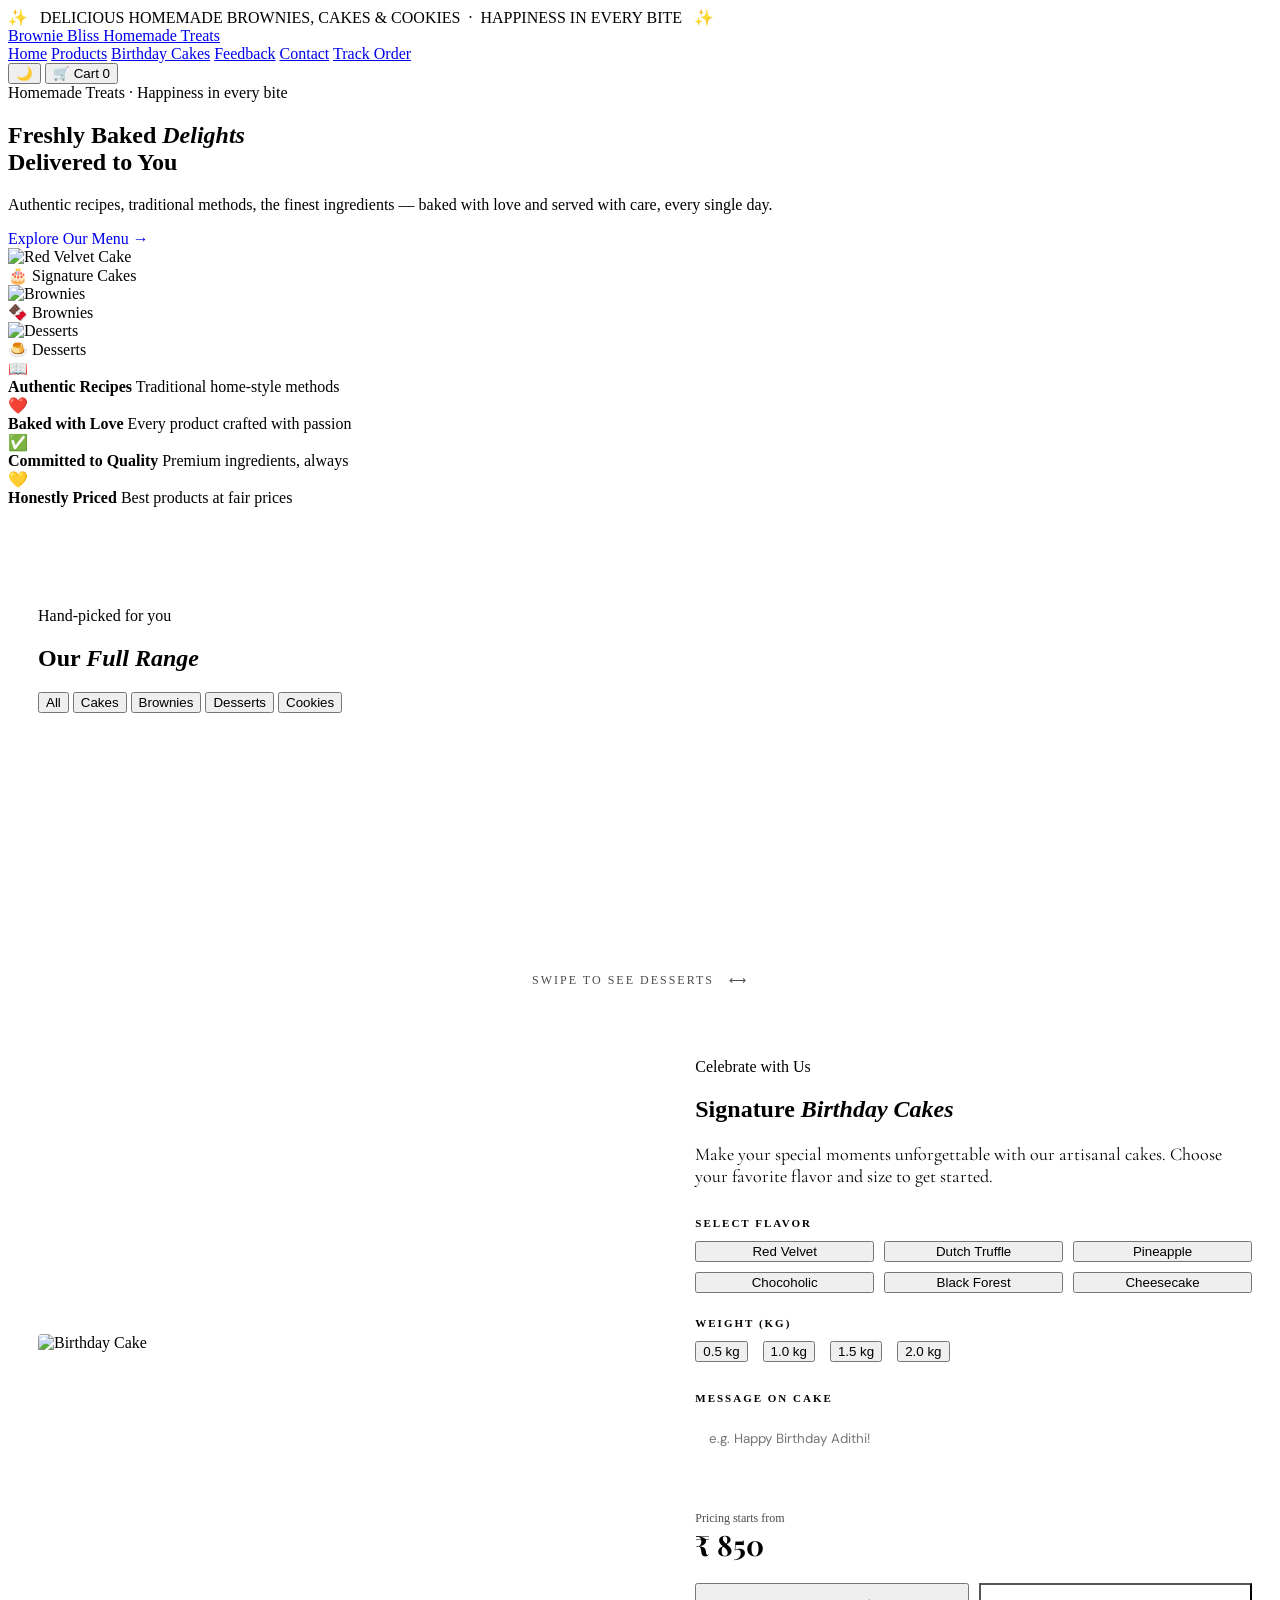
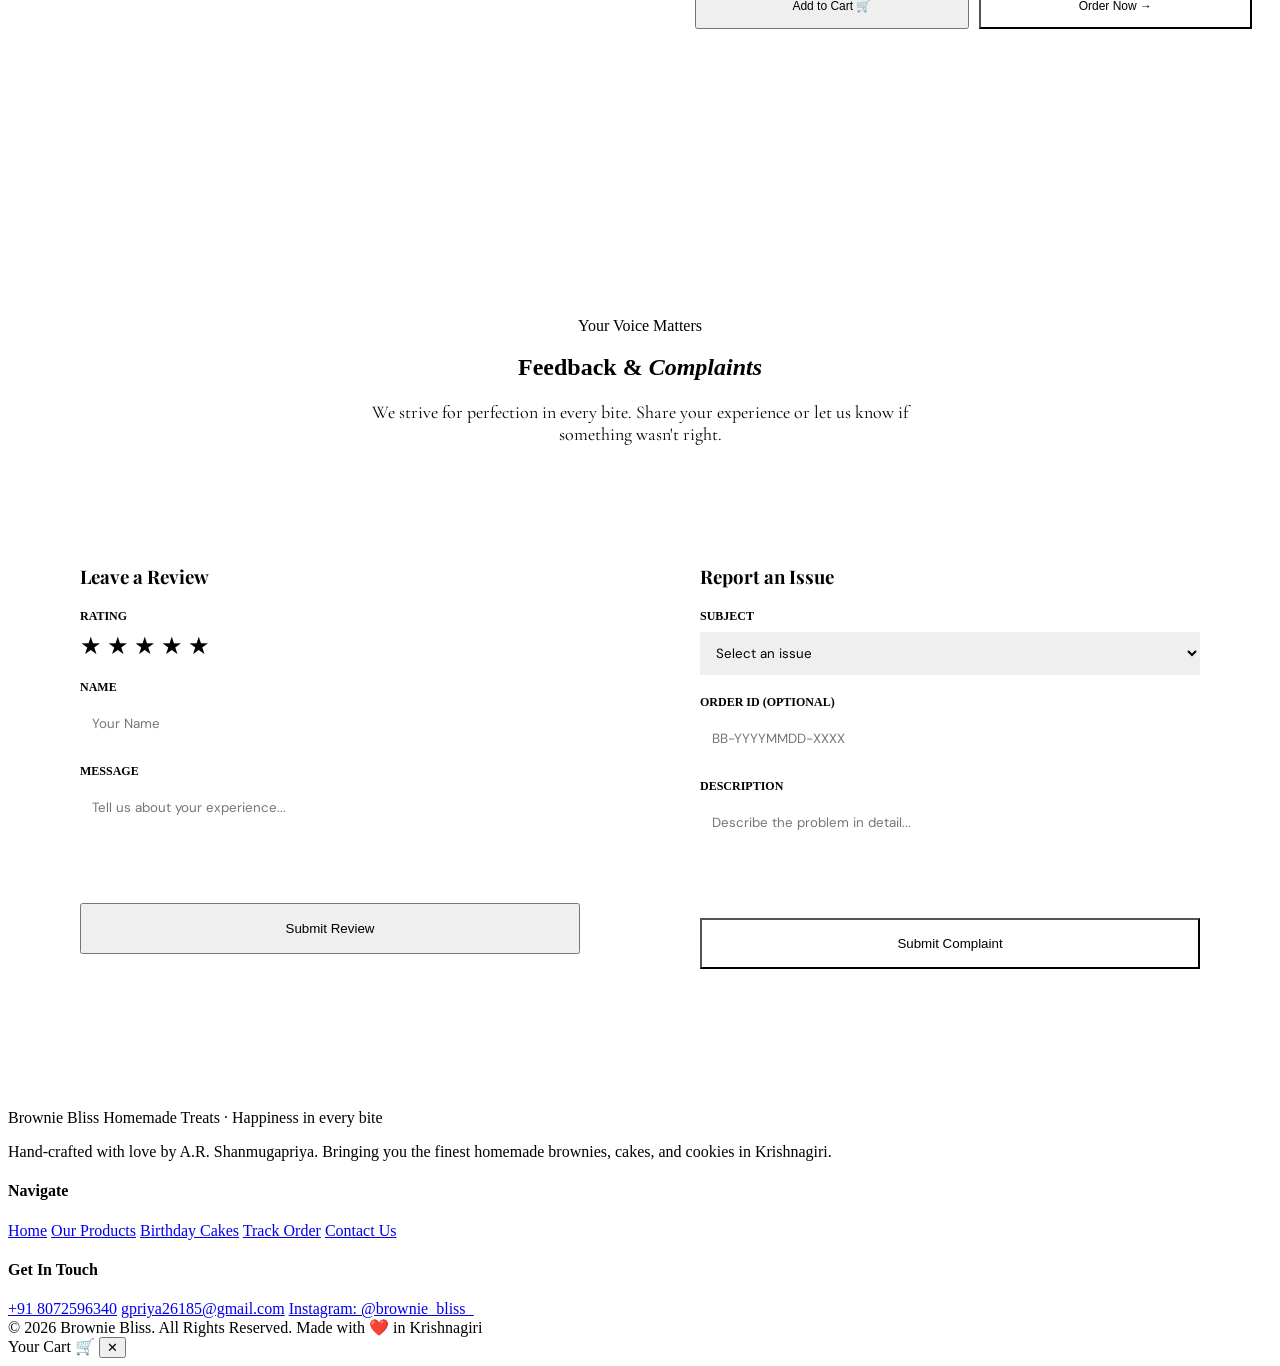
==== public/index.html @ aefa690e "added feedback and complaint area" ====
<!DOCTYPE html>
<html lang="en">

<head>
  <meta charset="UTF-8">
  <meta name="viewport" content="width=device-width, initial-scale=1.0">
  <title>Brownie Bliss — Happiness in Every Bite</title>
  <link
    href="https://fonts.googleapis.com/css2?family=Playfair+Display:ital,wght@0,400;0,600;0,700;1,400&family=Cormorant+Garamond:wght@300;400;500&family=DM+Sans:wght@300;400;500&display=swap"
    rel="stylesheet">
  <link rel="stylesheet" href="style.css">
  <!-- Theme init: sets dark class synchronously before first paint (no flash) -->
  <script>
    (function () {
      try {
        var t = localStorage.getItem('bb_theme') || 'light';
        if (t === 'dark') document.documentElement.classList.add('dark');
      } catch (_) {}
    })();
  </script>
</head>

<body id="home">

  <!-- ANNOUNCEMENT -->
  <div class="announcement">✨ &nbsp; DELICIOUS HOMEMADE BROWNIES, CAKES & COOKIES &nbsp;·&nbsp; HAPPINESS IN EVERY
    BITE &nbsp; ✨</div>

  <!-- HEADER -->
  <header>
    <div class="header-inner">
      <a href="index.html" class="logo">
        <span class="logo-name">Brownie Bliss</span>
        <span class="logo-sub">Homemade Treats</span>
      </a>
      <nav>
        <a href="index.html#home">Home</a>
        <a href="index.html#products">Products</a>
        <a href="index.html#birthday">Birthday Cakes</a>
        <a href="#feedback">Feedback</a>
        <a href="index.html#contact">Contact</a>
        <a href="track.html">Track Order</a>
      </nav>
      <div class="header-actions">
        <button id="themeToggleBtn" class="theme-toggle-btn" onclick="toggleTheme()"
          aria-label="Toggle dark mode" title="Toggle dark mode">
          <span id="themeIcon">🌙</span>
        </button>
        <button class="cart-btn" onclick="openCart()">
          🛒 Cart
          <span class="cart-count" id="cartBadge">0</span>
        </button>
      </div>
    </div>
  </header>

  <!-- HERO -->
  <section class="hero">
    <div class="hero-bg"></div>
    <div class="hero-pattern"></div>
    <div class="hero-content">
      <div class="hero-text">
        <span class="hero-badge">Homemade Treats · Happiness in every bite</span>
        <h1 class="hero-title">
          Freshly Baked <em>Delights</em><br>Delivered to You
        </h1>
        <p class="hero-desc">Authentic recipes, traditional methods, the finest ingredients — baked with love
          and served
          with care, every single day.</p>
        <a href="#products" class="hero-cta" style="text-decoration: none;">
          Explore Our Menu &rarr;
        </a>
      </div>
      <div class="hero-visual">
        <div class="hero-card">
          <img src="https://theobroma.in/cdn/shop/files/redvelvet-theo.jpg?v=1701321860" alt="Red Velvet Cake">
          <div class="hero-card-label">🎂 Signature Cakes</div>
        </div>
        <div class="hero-card">
          <img src="https://theobroma.in/cdn/shop/files/OverloadBrownie_400x400.jpg?v=1711183338" alt="Brownies">
          <div class="hero-card-label">🍫 Brownies</div>
        </div>
        <div class="hero-card">
          <img src="https://theobroma.in/cdn/shop/files/Delicacies-04.jpg?v=1681320427" alt="Desserts">
          <div class="hero-card-label">🍮 Desserts</div>
        </div>
      </div>
    </div>
  </section>

  <!-- VALUES STRIP -->
  <div class="values-strip" id="about">
    <div class="values-inner">
      <div class="value-item">
        <span class="value-icon">📖</span>
        <div class="value-text">
          <strong>Authentic Recipes</strong>
          <span>Traditional home-style methods</span>
        </div>
      </div>
      <div class="value-item">
        <span class="value-icon">❤️</span>
        <div class="value-text">
          <strong>Baked with Love</strong>
          <span>Every product crafted with passion</span>
        </div>
      </div>
      <div class="value-item">
        <span class="value-icon">✅</span>
        <div class="value-text">
          <strong>Committed to Quality</strong>
          <span>Premium ingredients, always</span>
        </div>
      </div>
      <div class="value-item">
        <span class="value-icon">💛</span>
        <div class="value-text">
          <strong>Honestly Priced</strong>
          <span>Best products at fair prices</span>
        </div>
      </div>
    </div>
  </div>



  <!-- PRODUCTS SECTION -->
  <section class="products-section" id="products" style="padding: 100px 30px; background: var(--cream);">
    <div class="products-inner">
      <div class="section-header">
        <span class="section-label">Hand-picked for you</span>
        <h2 class="section-title">Our <em>Full Range</em></h2>
      </div>

      <div class="filter-tabs" style="margin-bottom: 60px;">
        <button class="filter-tab active" onclick="filterProducts('all', this)">All</button>
        <button class="filter-tab" onclick="filterProducts('cakes', this)">Cakes</button>
        <button class="filter-tab" onclick="filterProducts('brownies', this)">Brownies</button>
        <button class="filter-tab" onclick="filterProducts('desserts', this)">Desserts</button>
        <button class="filter-tab" onclick="filterProducts('cookies', this)">Cookies</button>
      </div>

      <div class="products-grid" id="productsGrid"></div>
    </div>
  </section>

  <!-- BIRTHDAY & DESSERT SLIDER SECTION -->
  <section class="birthday-section" id="birthday"
    style="padding: 100px 0; background: var(--cream-dark); min-height: 80vh; overflow: hidden;">
    
    <!-- Slider Hint -->
    <div style="text-align: center; margin-bottom: 20px; font-size: 12px; color: var(--gold); letter-spacing: 2px; text-transform: uppercase; opacity: 0.7;">
      Swipe to see Desserts &nbsp; ⟷
    </div>

    <div class="birthday-slider" style="display: flex; overflow-x: auto; scroll-snap-type: x mandatory; -webkit-overflow-scrolling: touch; scroll-behavior: smooth;">
      
      <!-- SLIDE 1: BIRTHDAY CAKES -->
      <div class="bday-slide" style="flex: 0 0 100%; scroll-snap-align: start; padding: 0 30px;">
        <div style="max-width: 1300px; margin: 0 auto; display: grid; grid-template-columns: 1fr 1.2fr; gap: 60px; align-items: center;">
          <div class="birthday-visual">
            <img id="birthdayCakeImg" src="https://theobroma.in/cdn/shop/files/redvelvet-theo.jpg?v=1701321860"
              alt="Birthday Cake"
              style="width: 100%; height: 550px; object-fit: cover; border-radius: 4px; box-shadow: var(--shadow);">
          </div>
          <div class="birthday-card"
            style="background: var(--white); padding: 50px; border-radius: 4px; box-shadow: var(--shadow); border-top: 5px solid var(--gold);">
            <span class="section-label">Celebrate with Us</span>
            <h2 class="section-title" style="margin-bottom: 20px;">Signature <em>Birthday Cakes</em></h2>
            <p
              style="margin-bottom: 30px; color: var(--text-mid); font-family: 'Cormorant Garamond', serif; font-size: 18px;">
              Make your special moments unforgettable with our artisanal cakes. Choose your favorite flavor and
              size to get
              started.
            </p>
    
            <div style="margin-bottom: 24px;">
              <label
                style="display: block; font-size: 11px; letter-spacing: 2px; text-transform: uppercase; color: var(--gold); margin-bottom: 12px; font-weight: 700;">Select
                Flavor</label>
              <div style="display: grid; grid-template-columns: repeat(3, 1fr); gap: 10px;">
      <button class="filter-tab flavor-btn active" onclick="updateBirthdayCake('Red Velvet')">
        Red Velvet
      </button>
    
      <button class="filter-tab flavor-btn" onclick="updateBirthdayCake('Dutch Truffle')">
        Dutch Truffle
      </button>
    
      <button class="filter-tab flavor-btn" onclick="updateBirthdayCake('Pineapple')">
        Pineapple
      </button>
    
      <button class="filter-tab flavor-btn" onclick="updateBirthdayCake('Chocoholic')">
        Chocoholic
      </button>
    
      <button class="filter-tab flavor-btn" onclick="updateBirthdayCake('Black Forest')">
        Black Forest
      </button>
    
      <button class="filter-tab flavor-btn" onclick="updateBirthdayCake('Cheesecake')">
        Cheesecake
      </button>
    </div>
            </div>
    
            <div style="margin-bottom: 30px;">
              <label
                style="display: block; font-size: 11px; letter-spacing: 2px; text-transform: uppercase; color: var(--gold); margin-bottom: 12px; font-weight: 700;">Weight
                (kg)</label>
              <div style="display: flex; gap: 15px;">
                <button class="filter-tab" onclick="setCakeWeight('0.5')">0.5 kg</button>
                <button class="filter-tab active" onclick="setCakeWeight('1.0')">1.0 kg</button>
                <button class="filter-tab" onclick="setCakeWeight('1.5')">1.5 kg</button>
                <button class="filter-tab" onclick="setCakeWeight('2.0')">2.0 kg</button>
              </div>
            </div>
    
            <div style="margin-bottom: 30px;">
              <label
                style="display: block; font-size: 11px; letter-spacing: 2px; text-transform: uppercase; color: var(--gold); margin-bottom: 12px; font-weight: 700;">Message
                on Cake</label>
              <input type="text" id="cakeMessage" placeholder="e.g. Happy Birthday Adithi!"
                style="width: 100%; padding: 14px; border: 1px solid var(--cream-dark); outline: none; font-family: 'DM Sans', sans-serif;">
            </div>
    
            <div
              style="display: flex; flex-direction: column; gap: 10px; padding-top: 20px; border-top: 1px solid var(--cream-dark);">
              <div style="display: flex; justify-content: space-between; align-items: center; margin-bottom: 10px;">
                <div>
                  <span style="display: block; font-size: 12px; color: var(--text-mid); opacity: 0.7;">Pricing
                    starts
                    from</span>
                  <span id="cakePrice"
                    style="font-family: 'Playfair Display', serif; font-size: 28px; font-weight: 700; color: var(--brown-dark);">₹
                    850</span>
                </div>
              </div>
              <div style="display: grid; grid-template-columns: 1fr 1fr; gap: 10px;">
                <button class="hero-cta" style="padding: 14px; font-size: 12px;" onclick="addBirthdayToCart()">
                  Add to Cart 🛒
                </button>
                <button class="hero-cta" style="padding: 14px; font-size: 12px; background: var(--brown-dark); color: var(--white);" onclick="openCheckout()">
                  Order Now &rarr;
                </button>
              </div>
            </div>
          </div>
        </div>
      </div>

      <!-- SLIDE 2: DESSERTS -->
      <div class="bday-slide" style="flex: 0 0 100%; scroll-snap-align: start; padding: 0 30px;">
        <div style="max-width: 1300px; margin: 0 auto; display: grid; grid-template-columns: 1fr 1.2fr; gap: 60px; align-items: center;">
          <div class="birthday-visual">
            <img id="dessertImg" src="https://theobroma.in/cdn/shop/files/Delicacies-04.jpg?v=1681320427"
              alt="Desserts"
              style="width: 100%; height: 550px; object-fit: cover; border-radius: 4px; box-shadow: var(--shadow);">
          </div>
          <div class="birthday-card"
            style="background: var(--white); padding: 50px; border-radius: 4px; box-shadow: var(--shadow); border-top: 5px solid var(--gold);">
            <span class="section-label">Sweet Treats</span>
            <h2 class="section-title" style="margin-bottom: 20px;">Exquisite <em>Desserts</em></h2>
            <p
              style="margin-bottom: 30px; color: var(--text-mid); font-family: 'Cormorant Garamond', serif; font-size: 18px;">
              Indulge in our curated collection of fine desserts. From macarons to cheesecakes, every bite is a celebration of flavor and craftsmanship.
            </p>
    
            <div style="margin-bottom: 24px;">
              <label
                style="display: block; font-size: 11px; letter-spacing: 2px; text-transform: uppercase; color: var(--gold); margin-bottom: 12px; font-weight: 700;">Select
                Variety</label>
              <div style="display: grid; grid-template-columns: repeat(3, 1fr); gap: 10px;">
                <button class="filter-tab active">Macarons</button>
                <button class="filter-tab">Tarts</button>
                <button class="filter-tab">Pastries</button>
                <button class="filter-tab">Cupcakes</button>
                <button class="filter-tab">Mousse</button>
                <button class="filter-tab">Donuts</button>
              </div>
            </div>
    
            <div style="margin-bottom: 30px;">
              <label
                style="display: block; font-size: 11px; letter-spacing: 2px; text-transform: uppercase; color: var(--gold); margin-bottom: 12px; font-weight: 700;">Box
                Size</label>
              <div style="display: flex; gap: 15px;">
                <button class="filter-tab">Box of 2</button>
                <button class="filter-tab active">Box of 4</button>
                <button class="filter-tab">Box of 6</button>
                <button class="filter-tab">Box of 12</button>
              </div>
            </div>
    
            <div style="margin-bottom: 30px;">
              <label
                style="display: block; font-size: 11px; letter-spacing: 2px; text-transform: uppercase; color: var(--gold); margin-bottom: 12px; font-weight: 700;">Special
                Request</label>
              <input type="text" placeholder="e.g. Less sugar, Eggless"
                style="width: 100%; padding: 14px; border: 1px solid var(--cream-dark); outline: none; font-family: 'DM Sans', sans-serif;">
            </div>
    
            <div
              style="display: flex; flex-direction: column; gap: 10px; padding-top: 20px; border-top: 1px solid var(--cream-dark);">
              <div style="display: flex; justify-content: space-between; align-items: center; margin-bottom: 10px;">
                <div>
                  <span style="display: block; font-size: 12px; color: var(--text-mid); opacity: 0.7;">Pricing
                    starts
                    from</span>
                  <span
                    style="font-family: 'Playfair Display', serif; font-size: 28px; font-weight: 700; color: var(--brown-dark);">₹
                    350</span>
                </div>
              </div>
              <div style="display: grid; grid-template-columns: 1fr 1fr; gap: 10px;">
                <button class="hero-cta" style="padding: 14px; font-size: 12px;" onclick="addDessertToCart()">
                  Add to Cart 🛒
                </button>
                <button class="hero-cta" style="padding: 14px; font-size: 12px; background: var(--brown-dark); color: var(--white);" onclick="openCheckout()">
                  Order Now &rarr;
                </button>
              </div>
            </div>
          </div>
        </div>
      </div>

      <!-- SLIDE 3: BROWNIES -->
      <div class="bday-slide" style="flex: 0 0 100%; scroll-snap-align: start; padding: 0 30px;">
        <div style="max-width: 1300px; margin: 0 auto; display: grid; grid-template-columns: 1fr 1.2fr; gap: 60px; align-items: center;">
          <div class="birthday-visual">
            <img id="brownieImg" src="https://theobroma.in/cdn/shop/files/OverloadBrownie_400x400.jpg?v=1711183338"
              alt="Brownies"
              style="width: 100%; height: 550px; object-fit: cover; border-radius: 4px; box-shadow: var(--shadow);">
          </div>
          <div class="birthday-card"
            style="background: var(--white); padding: 50px; border-radius: 4px; box-shadow: var(--shadow); border-top: 5px solid var(--gold);">
            <span class="section-label">Fudgy Delights</span>
            <h2 class="section-title" style="margin-bottom: 20px;">Signature <em>Brownies</em></h2>
            <p
              style="margin-bottom: 30px; color: var(--text-mid); font-family: 'Cormorant Garamond', serif; font-size: 18px;">
              Our brownies are legendary. Fudgy, decadent, and made with the finest Belgian chocolate for an unparalleled cocoa experience.
            </p>
    
            <div style="margin-bottom: 24px;">
              <label
                style="display: block; font-size: 11px; letter-spacing: 2px; text-transform: uppercase; color: var(--gold); margin-bottom: 12px; font-weight: 700;">Select
                Flavor</label>
              <div style="display: grid; grid-template-columns: repeat(3, 1fr); gap: 10px;">
                <button class="filter-tab active">Walnut</button>
                <button class="filter-tab">Overload</button>
                <button class="filter-tab">Nutella</button>
                <button class="filter-tab">Red Velvet</button>
                <button class="filter-tab">Cookie</button>
                <button class="filter-tab">Assorted</button>
              </div>
            </div>
    
            <div style="margin-bottom: 30px;">
              <label
                style="display: block; font-size: 11px; letter-spacing: 2px; text-transform: uppercase; color: var(--gold); margin-bottom: 12px; font-weight: 700;">Pack
                Size</label>
              <div style="display: flex; gap: 15px;">
                <button class="filter-tab">Pack of 1</button>
                <button class="filter-tab active">Pack of 4</button>
                <button class="filter-tab">Pack of 6</button>
                <button class="filter-tab">Pack of 12</button>
              </div>
            </div>
    
            <div style="margin-bottom: 30px;">
              <label
                style="display: block; font-size: 11px; letter-spacing: 2px; text-transform: uppercase; color: var(--gold); margin-bottom: 12px; font-weight: 700;">Gift
                Wrap</label>
              <div style="display: flex; gap: 15px;">
                <button class="filter-tab active">Standard</button>
                <button class="filter-tab">Premium Gold</button>
              </div>
            </div>
    
            <div
              style="display: flex; flex-direction: column; gap: 10px; padding-top: 20px; border-top: 1px solid var(--cream-dark);">
              <div style="display: flex; justify-content: space-between; align-items: center; margin-bottom: 10px;">
                <div>
                  <span style="display: block; font-size: 12px; color: var(--text-mid); opacity: 0.7;">Pricing
                    starts
                    from</span>
                  <span
                    style="font-family: 'Playfair Display', serif; font-size: 28px; font-weight: 700; color: var(--brown-dark);">₹
                    250</span>
                </div>
              </div>
              <div style="display: grid; grid-template-columns: 1fr 1fr; gap: 10px;">
                <button class="hero-cta" style="padding: 14px; font-size: 12px;" onclick="addBrownieToCart()">
                  Add to Cart 🛒
                </button>
                <button class="hero-cta" style="padding: 14px; font-size: 12px; background: var(--brown-dark); color: var(--white);" onclick="openCheckout()">
                  Order Now &rarr;
                </button>
              </div>
            </div>
          </div>
        </div>
      </div>

      <!-- SLIDE 4: COOKIES -->
      <div class="bday-slide" style="flex: 0 0 100%; scroll-snap-align: start; padding: 0 30px;">
        <div style="max-width: 1300px; margin: 0 auto; display: grid; grid-template-columns: 1fr 1.2fr; gap: 60px; align-items: center;">
          <div class="birthday-visual">
            <img id="cookieImg" src="https://www.shugarysweets.com/wp-content/uploads/2020/05/chocolate-chip-cookies-recipe.jpg"
              alt="Cookies"
              style="width: 100%; height: 550px; object-fit: cover; border-radius: 4px; box-shadow: var(--shadow);">
          </div>
          <div class="birthday-card"
            style="background: var(--white); padding: 50px; border-radius: 4px; box-shadow: var(--shadow); border-top: 5px solid var(--gold);">
            <span class="section-label">Freshly Baked</span>
            <h2 class="section-title" style="margin-bottom: 20px;">Gourmet <em>Cookies</em></h2>
            <p
              style="margin-bottom: 30px; color: var(--text-mid); font-family: 'Cormorant Garamond', serif; font-size: 18px;">
              Golden, crispy on the edges, and chewy in the middle. Our cookies are packed with premium chocolate chips and baked to perfection.
            </p>
    
            <div style="margin-bottom: 24px;">
              <label
                style="display: block; font-size: 11px; letter-spacing: 2px; text-transform: uppercase; color: var(--gold); margin-bottom: 12px; font-weight: 700;">Select Variety</label>
              <div style="display: grid; grid-template-columns: repeat(3, 1fr); gap: 10px;">
                <button class="filter-tab active">Choco Chip</button>
                <button class="filter-tab">Double Choco</button>
                <button class="filter-tab">Oatmeal Raisin</button>
                <button class="filter-tab">Almond Biscotti</button>
                <button class="filter-tab">Red Velvet</button>
                <button class="filter-tab">Assorted</button>
              </div>
            </div>
    
            <div style="margin-bottom: 30px;">
              <label
                style="display: block; font-size: 11px; letter-spacing: 2px; text-transform: uppercase; color: var(--gold); margin-bottom: 12px; font-weight: 700;">Pack Size</label>
              <div style="display: flex; gap: 15px;">
                <button class="filter-tab">Box of 2</button>
                <button class="filter-tab active">Box of 6</button>
                <button class="filter-tab">Box of 12</button>
                <button class="filter-tab">Gift Tin</button>
              </div>
            </div>
    
            <div
              style="display: flex; flex-direction: column; gap: 10px; padding-top: 20px; border-top: 1px solid var(--cream-dark);">
              <div style="display: flex; justify-content: space-between; align-items: center; margin-bottom: 10px;">
                <div>
                  <span style="display: block; font-size: 12px; color: var(--text-mid); opacity: 0.7;">Pricing starts from</span>
                  <span
                    style="font-family: 'Playfair Display', serif; font-size: 28px; font-weight: 700; color: var(--brown-dark);">₹ 250</span>
                </div>
              </div>
              <div style="display: grid; grid-template-columns: 1fr 1fr; gap: 10px;">
                <button class="hero-cta" style="padding: 14px; font-size: 12px;" onclick="addCookieToCart()">
                  Add to Cart 🛒
                </button>
                <button class="hero-cta" style="padding: 14px; font-size: 12px; background: var(--brown-dark); color: var(--white);" onclick="openCheckout()">
                  Order Now &rarr;
                </button>
              </div>
            </div>
          </div>
        </div>
      </div>

    </div>

    <!-- Slider Navigation Dots -->
    <div style="display: flex; justify-content: center; gap: 10px; margin-top: 30px;">
      <div style="width: 8px; height: 8px; border-radius: 50%; background: var(--gold); cursor: pointer;"></div>
      <div style="width: 8px; height: 8px; border-radius: 50%; background: var(--cream-dark); border: 1px solid var(--gold); cursor: pointer;"></div>
      <div style="width: 8px; height: 8px; border-radius: 50%; background: var(--cream-dark); border: 1px solid var(--gold); cursor: pointer;"></div>
      <div style="width: 8px; height: 8px; border-radius: 50%; background: var(--cream-dark); border: 1px solid var(--gold); cursor: pointer;"></div>
    </div>

  </section>

  <!-- FEEDBACK & COMPLAINTS SECTION -->
  <section id="feedback" style="padding: 100px 24px; background: var(--cream);">
    <div style="max-width: 1200px; margin: 0 auto;">
      <div style="text-align: center; margin-bottom: 60px;">
        <span class="section-label">Your Voice Matters</span>
        <h2 class="section-title">Feedback & <em>Complaints</em></h2>
        <p style="max-width: 600px; margin: 20px auto; color: var(--text-mid); font-family: 'Cormorant Garamond', serif; font-size: 18px;">
          We strive for perfection in every bite. Share your experience or let us know if something wasn't right.
        </p>
      </div>

      <div style="display: grid; grid-template-columns: 1fr 1fr; gap: 40px;">
        
        <!-- Feedback Area -->
        <div style="background: var(--white); padding: 40px; border-radius: 4px; box-shadow: var(--shadow); border-left: 5px solid var(--gold);">
          <h3 style="font-family: 'Playfair Display', serif; margin-bottom: 20px; color: var(--brown-dark);">Leave a Review</h3>
          <form onsubmit="event.preventDefault(); showToast('Thank you for your feedback! ⭐'); this.reset();">
            <div style="margin-bottom: 20px;">
              <label style="display: block; font-size: 12px; font-weight: 700; color: var(--gold); margin-bottom: 8px; text-transform: uppercase;">Rating</label>
              <div style="display: flex; gap: 5px; font-size: 24px; color: var(--gold); cursor: pointer;">
                <span>★</span><span>★</span><span>★</span><span>★</span><span style="color: var(--cream-dark);">★</span>
              </div>
            </div>
            <div style="margin-bottom: 20px;">
              <label style="display: block; font-size: 12px; font-weight: 700; color: var(--gold); margin-bottom: 8px; text-transform: uppercase;">Name</label>
              <input type="text" placeholder="Your Name" required
                style="width: 100%; padding: 12px; border: 1px solid var(--cream-dark); outline: none; font-family: 'DM Sans', sans-serif;">
            </div>
            <div style="margin-bottom: 20px;">
              <label style="display: block; font-size: 12px; font-weight: 700; color: var(--gold); margin-bottom: 8px; text-transform: uppercase;">Message</label>
              <textarea placeholder="Tell us about your experience..." rows="4" required
                style="width: 100%; padding: 12px; border: 1px solid var(--cream-dark); outline: none; font-family: 'DM Sans', sans-serif; resize: none;"></textarea>
            </div>
            <button class="hero-cta" type="submit" style="width: 100%; padding: 16px;">Submit Review</button>
          </form>
        </div>

        <!-- Complaint Area -->
        <div style="background: var(--white); padding: 40px; border-radius: 4px; box-shadow: var(--shadow); border-left: 5px solid var(--brown-dark);">
          <h3 style="font-family: 'Playfair Display', serif; margin-bottom: 20px; color: var(--brown-dark);">Report an Issue</h3>
          <form onsubmit="event.preventDefault(); showToast('Complaint received. We will look into it. 🛠️'); this.reset();">
            <div style="margin-bottom: 20px;">
              <label style="display: block; font-size: 12px; font-weight: 700; color: var(--gold); margin-bottom: 8px; text-transform: uppercase;">Subject</label>
              <select required style="width: 100%; padding: 12px; border: 1px solid var(--cream-dark); outline: none; font-family: 'DM Sans', sans-serif;">
                <option value="">Select an issue</option>
                <option value="delivery">Delivery Delay</option>
                <option value="quality">Food Quality</option>
                <option value="payment">Payment Issue</option>
                <option value="other">Other</option>
              </select>
            </div>
            <div style="margin-bottom: 20px;">
              <label style="display: block; font-size: 12px; font-weight: 700; color: var(--gold); margin-bottom: 8px; text-transform: uppercase;">Order ID (Optional)</label>
              <input type="text" placeholder="BB-YYYYMMDD-XXXX"
                style="width: 100%; padding: 12px; border: 1px solid var(--cream-dark); outline: none; font-family: 'DM Sans', sans-serif;">
            </div>
            <div style="margin-bottom: 20px;">
              <label style="display: block; font-size: 12px; font-weight: 700; color: var(--gold); margin-bottom: 8px; text-transform: uppercase;">Description</label>
              <textarea placeholder="Describe the problem in detail..." rows="4" required
                style="width: 100%; padding: 12px; border: 1px solid var(--cream-dark); outline: none; font-family: 'DM Sans', sans-serif; resize: none;"></textarea>
            </div>
            <button class="hero-cta" type="submit" style="width: 100%; padding: 16px; background: var(--brown-dark); color: var(--white);">Submit Complaint</button>
          </form>
        </div>

      </div>
    </div>
  </section>

  <!-- FOOTER -->
  <footer id="contact">
    <div class="footer-inner">
      <div class="footer-top">
        <div class="footer-brand">
          <div class="logo">
            <span class="logo-name">Brownie Bliss</span>
            <span class="logo-sub">Homemade Treats · Happiness in every bite</span>
          </div>
          <p>Hand-crafted with love by A.R. Shanmugapriya. Bringing you the finest homemade brownies, cakes,
            and cookies in Krishnagiri.</p>
        </div>
        <div class="footer-col">
          <h4>Navigate</h4>
          <a href="#home">Home</a>
          <a href="#products">Our Products</a>
          <a href="#birthday">Birthday Cakes</a>
          <a href="track.html">Track Order</a>
          <a href="#contact">Contact Us</a>
        </div>
        <div class="footer-col" style="display: none;">
          <h4>Information</h4>
          <a href="#">Privacy Policy</a>
          <a href="#">Refund Policy</a>
        </div>
        <div class="footer-col">
          <h4>Get In Touch</h4>
          <a href="tel:08072596340">+91 8072596340</a>
          <a href="mailto:gpriya26185@gmail.com">gpriya26185@gmail.com</a>
          <a href="https://instagram.com/brownie_bliss_" target="_blank">Instagram: @brownie_bliss_</a>
        </div>
      </div>
      <div class="footer-bottom">
        <span>© 2026 Brownie Bliss. All Rights Reserved.</span>
        <span>Made with ❤️ in Krishnagiri</span>
      </div>
    </div>
  </footer>

  <!-- SHARED COMPONENTS -->
  <div class="cart-overlay" id="cartOverlay" onclick="closeCart()"></div>
  <div class="cart-sidebar" id="cartSidebar">
    <div class="cart-header">
      <span class="cart-title">Your Cart 🛒</span>
      <button class="cart-close" onclick="closeCart()">✕</button>
    </div>
    <div class="cart-items" id="cartItems"></div>
    <div class="cart-footer" id="cartFooter" style="display:none">
      <div class="cart-total">
        <span class="cart-total-label">Total Amount</span>
        <span class="cart-total-amt" id="cartTotal">₹0</span>
      </div>
      <button class="whatsapp-btn" onclick="sendToWhatsApp()">
        Order via WhatsApp
      </button>
      <p class="whatsapp-note">You'll be redirected to WhatsApp to confirm your order</p>
    </div>
  </div>

  <!-- TOAST -->
  <div class="toast" id="toast"></div>

  <script src="script.js"></script>
</body>

</html>
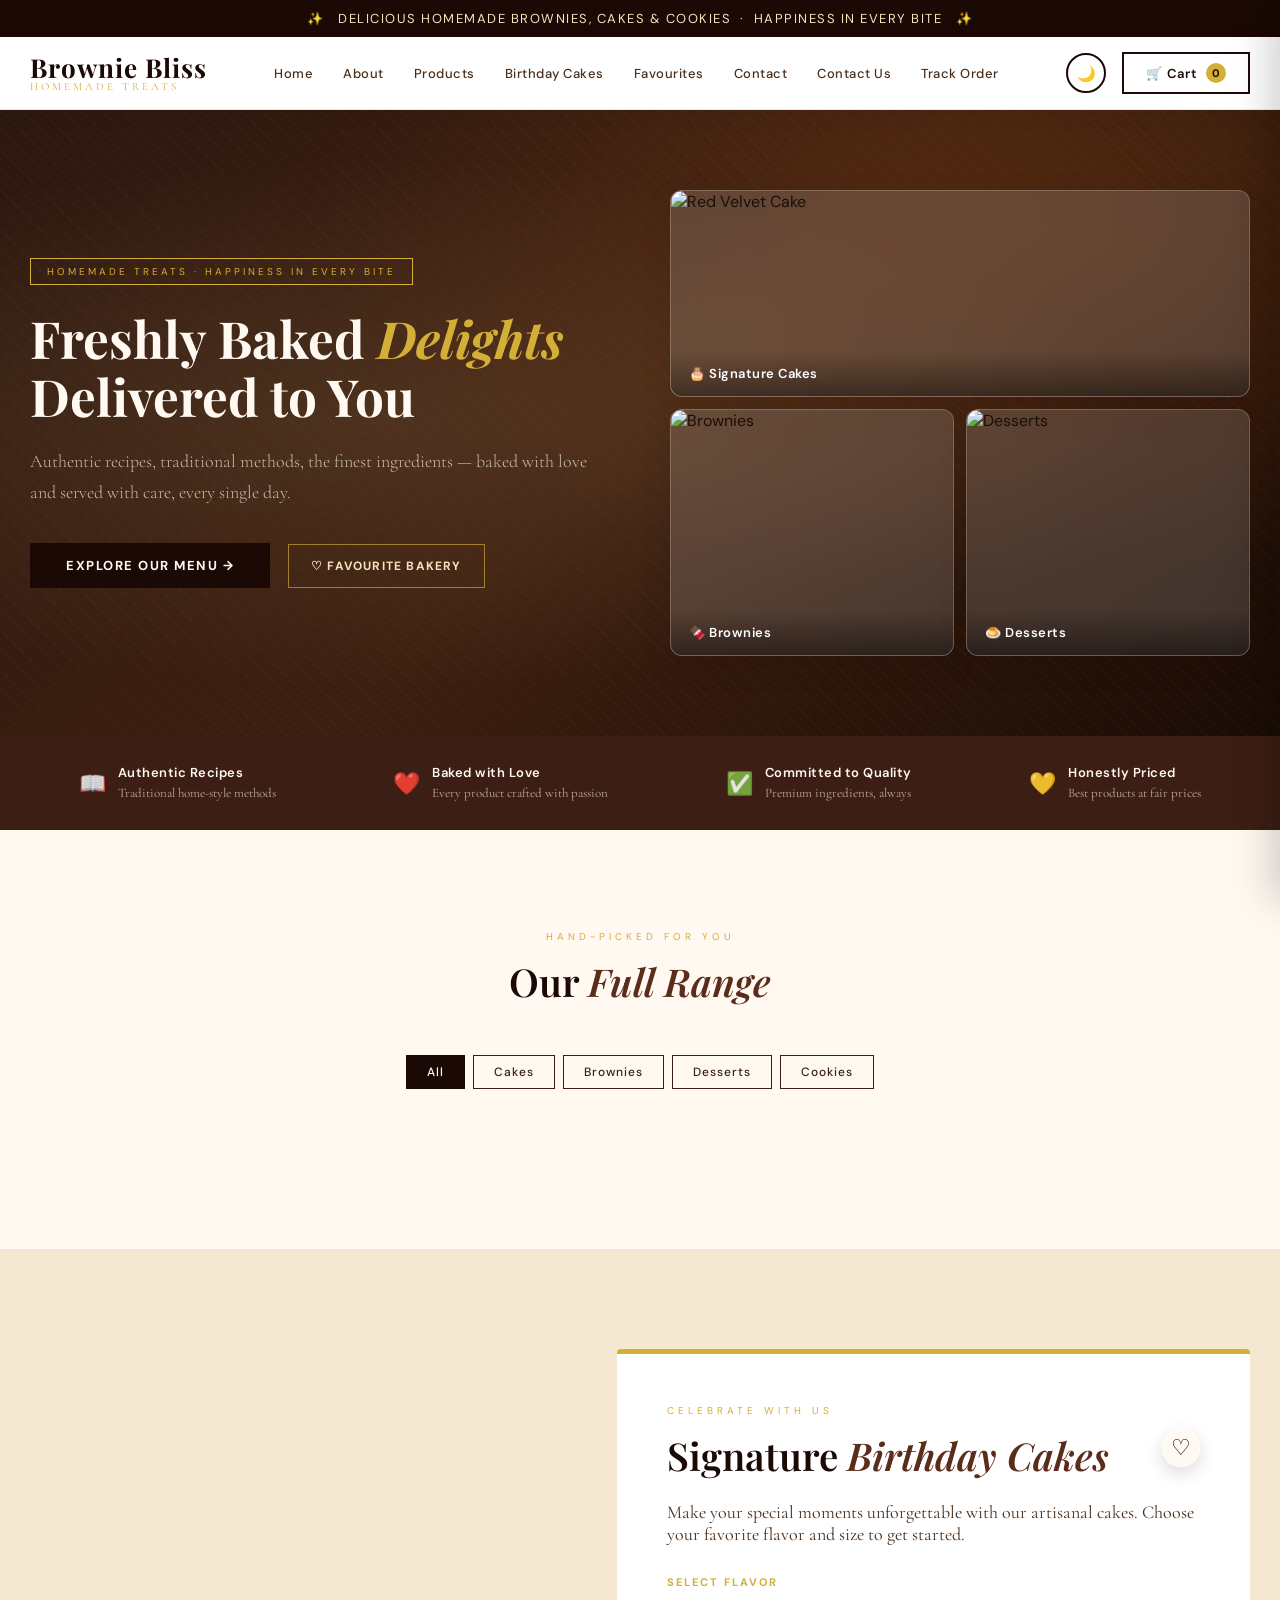
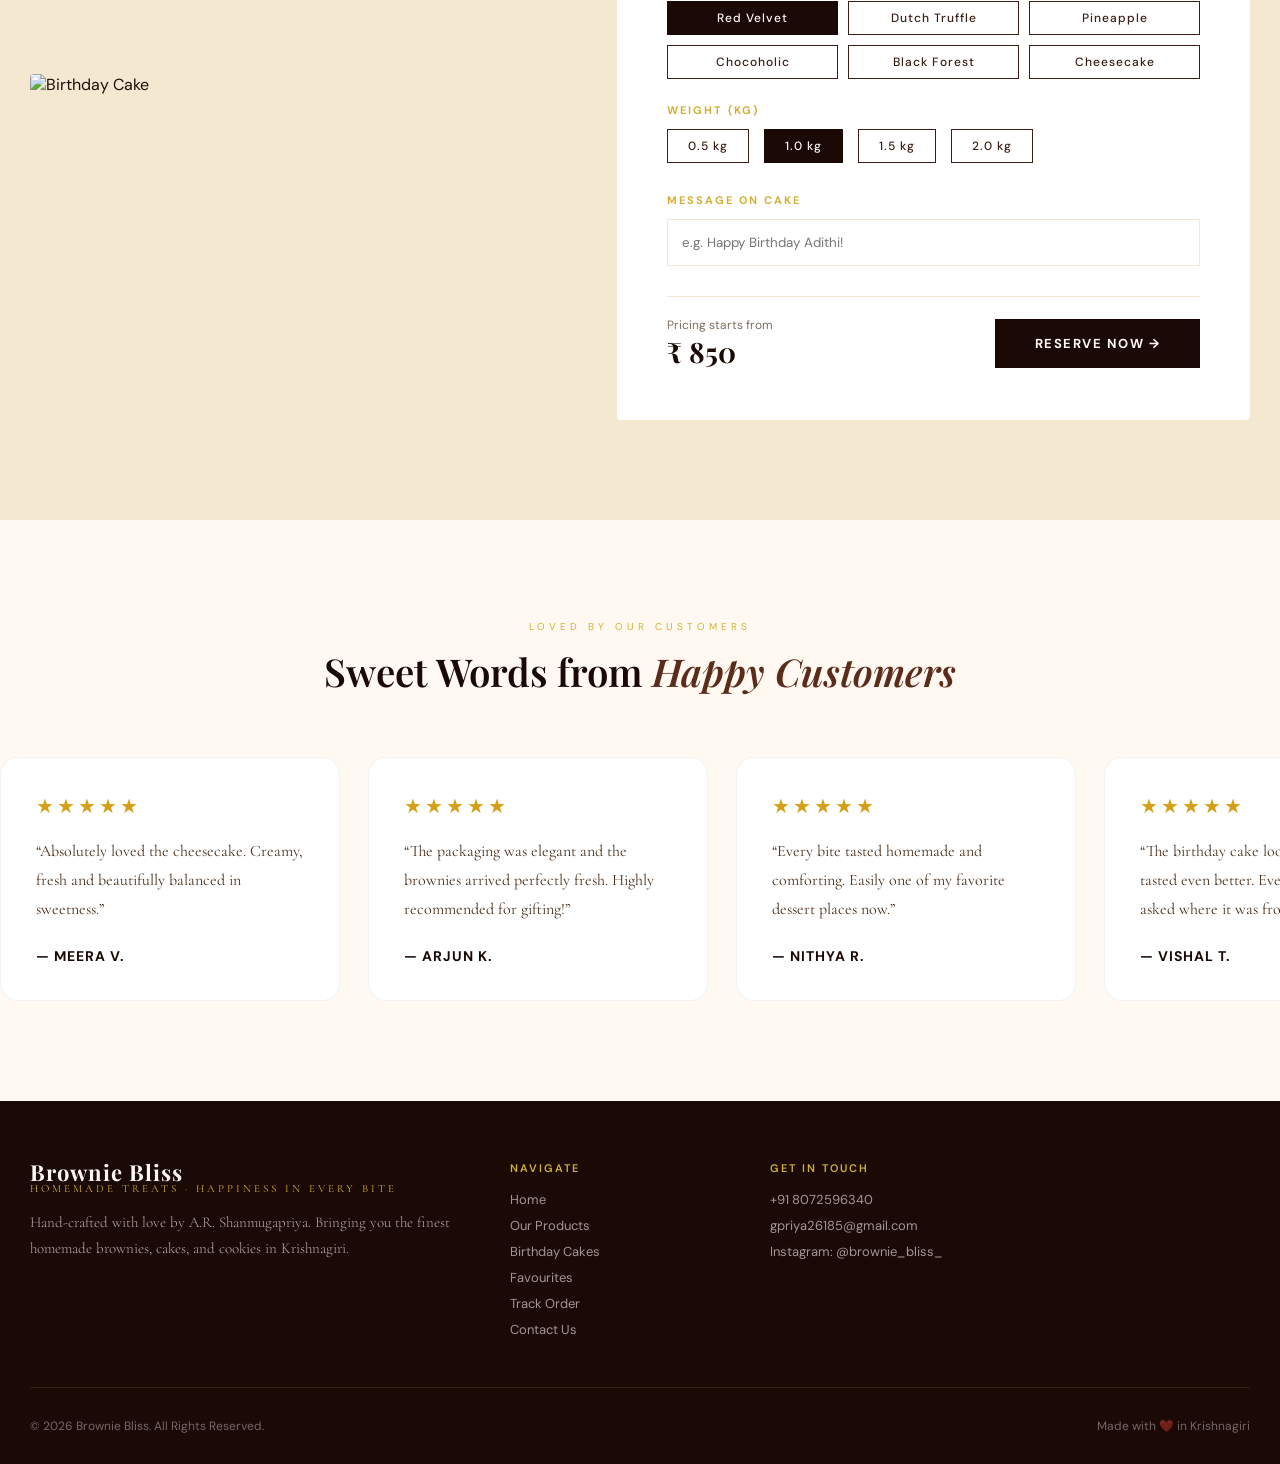
==== commit e571e9c6: "Add testimonials section with responsive design and styling" ====
--- a/public/index.html
+++ b/public/index.html
@@ -35,12 +35,17 @@
       </a>
       <nav>
         <a href="index.html#home">Home</a>
+        <a href="about.html">About</a>
         <a href="index.html#products">Products</a>
         <a href="index.html#birthday">Birthday Cakes</a>
-        <a href="#feedback">Feedback</a>
+        <a href="favourites.html">Favourites <span class="nav-count" data-favourites-count style="display:none">0</span></a>
         <a href="index.html#contact">Contact</a>
+        <a href="contact.html">Contact Us</a>
         <a href="track.html">Track Order</a>
       </nav>
+      <button class="menu-toggle" onclick="toggleMenu()">
+  ☰
+</button>
       <div class="header-actions">
         <button id="themeToggleBtn" class="theme-toggle-btn" onclick="toggleTheme()"
           aria-label="Toggle dark mode" title="Toggle dark mode">
@@ -53,7 +58,13 @@
       </div>
     </div>
   </header>
-
+<div class="mobile-menu" id="mobileMenu">
+  <a href="index.html#home">Home</a>
+  <a href="index.html#products">Products</a>
+  <a href="index.html#birthday">Birthday Cakes</a>
+  <a href="index.html#contact">Contact</a>
+  <a href="track.html">Track Order</a>
+</div>
   <!-- HERO -->
   <section class="hero">
     <div class="hero-bg"></div>
@@ -70,6 +81,14 @@
         <a href="#products" class="hero-cta" style="text-decoration: none;">
           Explore Our Menu &rarr;
         </a>
+        <button class="hero-favourite-btn"
+          type="button"
+          data-fav-type="bakeries"
+          data-fav-id="brownie-bliss"
+          aria-pressed="false"
+          onclick="toggleBakeryFavourite()">
+          &#9825; Favourite Bakery
+        </button>
       </div>
       <div class="hero-visual">
         <div class="hero-card">
@@ -144,409 +163,229 @@
     </div>
   </section>
 
-  <!-- BIRTHDAY & DESSERT SLIDER SECTION -->
+  <!-- BIRTHDAY CAKES SECTION -->
   <section class="birthday-section" id="birthday"
-    style="padding: 100px 0; background: var(--cream-dark); min-height: 80vh; overflow: hidden;">
-    
-    <!-- Slider Hint -->
-    <div style="text-align: center; margin-bottom: 20px; font-size: 12px; color: var(--gold); letter-spacing: 2px; text-transform: uppercase; opacity: 0.7;">
-      Swipe to see Desserts &nbsp; ⟷
-    </div>
-
-    <div class="birthday-slider" style="display: flex; overflow-x: auto; scroll-snap-type: x mandatory; -webkit-overflow-scrolling: touch; scroll-behavior: smooth;">
-      
-      <!-- SLIDE 1: BIRTHDAY CAKES -->
-      <div class="bday-slide" style="flex: 0 0 100%; scroll-snap-align: start; padding: 0 30px;">
-        <div style="max-width: 1300px; margin: 0 auto; display: grid; grid-template-columns: 1fr 1.2fr; gap: 60px; align-items: center;">
-          <div class="birthday-visual">
-            <img id="birthdayCakeImg" src="https://theobroma.in/cdn/shop/files/redvelvet-theo.jpg?v=1701321860"
-              alt="Birthday Cake"
-              style="width: 100%; height: 550px; object-fit: cover; border-radius: 4px; box-shadow: var(--shadow);">
+    style="padding: 100px 30px; background: var(--cream-dark); min-height: 80vh;">
+    <div
+      style="max-width: 1300px; margin: 0 auto; display: grid; grid-template-columns: 1fr 1.2fr; gap: 60px; align-items: center;">
+      <div class="birthday-visual">
+        <img id="birthdayCakeImg" src="https://theobroma.in/cdn/shop/files/redvelvet-theo.jpg?v=1701321860"
+          alt="Birthday Cake"
+          style="width: 100%; height: 550px; object-fit: cover; border-radius: 4px; box-shadow: var(--shadow);">
+      </div>
+      <div class="birthday-card"
+        style="background: var(--white); padding: 50px; border-radius: 4px; box-shadow: var(--shadow); border-top: 5px solid var(--gold);">
+        <span class="section-label">Celebrate with Us</span>
+        <div class="birthday-title-row">
+          <h2 class="section-title" style="margin-bottom: 20px;">Signature <em>Birthday Cakes</em></h2>
+          <button id="birthdayFavoriteBtn" class="favorite-btn favorite-btn-inline" type="button"
+            aria-label="Toggle birthday cake favourite" aria-pressed="false" onclick="toggleBirthdayFavourite()">&#9825;</button>
+        </div>
+        <p
+          style="margin-bottom: 30px; color: var(--text-mid); font-family: 'Cormorant Garamond', serif; font-size: 18px;">
+          Make your special moments unforgettable with our artisanal cakes. Choose your favorite flavor and
+          size to get
+          started.
+        </p>
+
+        <div style="margin-bottom: 24px;">
+          <label
+            style="display: block; font-size: 11px; letter-spacing: 2px; text-transform: uppercase; color: var(--gold); margin-bottom: 12px; font-weight: 700;">Select
+            Flavor</label>
+          <div style="display: grid; grid-template-columns: repeat(3, 1fr); gap: 10px;">
+  <button class="filter-tab flavor-btn active" onclick="updateBirthdayCake('Red Velvet')">
+    Red Velvet
+  </button>
+
+  <button class="filter-tab flavor-btn" onclick="updateBirthdayCake('Dutch Truffle')">
+    Dutch Truffle
+  </button>
+
+  <button class="filter-tab flavor-btn" onclick="updateBirthdayCake('Pineapple')">
+    Pineapple
+  </button>
+
+  <button class="filter-tab flavor-btn" onclick="updateBirthdayCake('Chocoholic')">
+    Chocoholic
+  </button>
+
+  <button class="filter-tab flavor-btn" onclick="updateBirthdayCake('Black Forest')">
+    Black Forest
+  </button>
+
+  <button class="filter-tab flavor-btn" onclick="updateBirthdayCake('Cheesecake')">
+    Cheesecake
+  </button>
+</div>
+        </div>
+
+        <div style="margin-bottom: 30px;">
+          <label
+            style="display: block; font-size: 11px; letter-spacing: 2px; text-transform: uppercase; color: var(--gold); margin-bottom: 12px; font-weight: 700;">Weight
+            (kg)</label>
+          <div style="display: flex; gap: 15px;">
+            <button class="filter-tab" onclick="setCakeWeight('0.5')">0.5 kg</button>
+            <button class="filter-tab active" onclick="setCakeWeight('1.0')">1.0 kg</button>
+            <button class="filter-tab" onclick="setCakeWeight('1.5')">1.5 kg</button>
+            <button class="filter-tab" onclick="setCakeWeight('2.0')">2.0 kg</button>
           </div>
-          <div class="birthday-card"
-            style="background: var(--white); padding: 50px; border-radius: 4px; box-shadow: var(--shadow); border-top: 5px solid var(--gold);">
-            <span class="section-label">Celebrate with Us</span>
-            <h2 class="section-title" style="margin-bottom: 20px;">Signature <em>Birthday Cakes</em></h2>
-            <p
-              style="margin-bottom: 30px; color: var(--text-mid); font-family: 'Cormorant Garamond', serif; font-size: 18px;">
-              Make your special moments unforgettable with our artisanal cakes. Choose your favorite flavor and
-              size to get
-              started.
-            </p>
-    
-            <div style="margin-bottom: 24px;">
-              <label
-                style="display: block; font-size: 11px; letter-spacing: 2px; text-transform: uppercase; color: var(--gold); margin-bottom: 12px; font-weight: 700;">Select
-                Flavor</label>
-              <div style="display: grid; grid-template-columns: repeat(3, 1fr); gap: 10px;">
-      <button class="filter-tab flavor-btn active" onclick="updateBirthdayCake('Red Velvet')">
-        Red Velvet
-      </button>
-    
-      <button class="filter-tab flavor-btn" onclick="updateBirthdayCake('Dutch Truffle')">
-        Dutch Truffle
-      </button>
-    
-      <button class="filter-tab flavor-btn" onclick="updateBirthdayCake('Pineapple')">
-        Pineapple
-      </button>
-    
-      <button class="filter-tab flavor-btn" onclick="updateBirthdayCake('Chocoholic')">
-        Chocoholic
-      </button>
-    
-      <button class="filter-tab flavor-btn" onclick="updateBirthdayCake('Black Forest')">
-        Black Forest
-      </button>
-    
-      <button class="filter-tab flavor-btn" onclick="updateBirthdayCake('Cheesecake')">
-        Cheesecake
-      </button>
-    </div>
-            </div>
-    
-            <div style="margin-bottom: 30px;">
-              <label
-                style="display: block; font-size: 11px; letter-spacing: 2px; text-transform: uppercase; color: var(--gold); margin-bottom: 12px; font-weight: 700;">Weight
-                (kg)</label>
-              <div style="display: flex; gap: 15px;">
-                <button class="filter-tab" onclick="setCakeWeight('0.5')">0.5 kg</button>
-                <button class="filter-tab active" onclick="setCakeWeight('1.0')">1.0 kg</button>
-                <button class="filter-tab" onclick="setCakeWeight('1.5')">1.5 kg</button>
-                <button class="filter-tab" onclick="setCakeWeight('2.0')">2.0 kg</button>
-              </div>
-            </div>
-    
-            <div style="margin-bottom: 30px;">
-              <label
-                style="display: block; font-size: 11px; letter-spacing: 2px; text-transform: uppercase; color: var(--gold); margin-bottom: 12px; font-weight: 700;">Message
-                on Cake</label>
-              <input type="text" id="cakeMessage" placeholder="e.g. Happy Birthday Adithi!"
-                style="width: 100%; padding: 14px; border: 1px solid var(--cream-dark); outline: none; font-family: 'DM Sans', sans-serif;">
-            </div>
-    
-            <div
-              style="display: flex; flex-direction: column; gap: 10px; padding-top: 20px; border-top: 1px solid var(--cream-dark);">
-              <div style="display: flex; justify-content: space-between; align-items: center; margin-bottom: 10px;">
-                <div>
-                  <span style="display: block; font-size: 12px; color: var(--text-mid); opacity: 0.7;">Pricing
-                    starts
-                    from</span>
-                  <span id="cakePrice"
-                    style="font-family: 'Playfair Display', serif; font-size: 28px; font-weight: 700; color: var(--brown-dark);">₹
-                    850</span>
-                </div>
-              </div>
-              <div style="display: grid; grid-template-columns: 1fr 1fr; gap: 10px;">
-                <button class="hero-cta" style="padding: 14px; font-size: 12px;" onclick="addBirthdayToCart()">
-                  Add to Cart 🛒
-                </button>
-                <button class="hero-cta" style="padding: 14px; font-size: 12px; background: var(--brown-dark); color: var(--white);" onclick="openCheckout()">
-                  Order Now &rarr;
-                </button>
-              </div>
-            </div>
+        </div>
+
+        <div style="margin-bottom: 30px;">
+          <label
+            style="display: block; font-size: 11px; letter-spacing: 2px; text-transform: uppercase; color: var(--gold); margin-bottom: 12px; font-weight: 700;">Message
+            on Cake</label>
+          <input type="text" id="cakeMessage" placeholder="e.g. Happy Birthday Adithi!"
+            style="width: 100%; padding: 14px; border: 1px solid var(--cream-dark); outline: none; font-family: 'DM Sans', sans-serif;">
+        </div>
+
+        <div
+          style="display: flex; justify-content: space-between; align-items: center; padding-top: 20px; border-top: 1px solid var(--cream-dark);">
+          <div>
+            <span style="display: block; font-size: 12px; color: var(--text-mid); opacity: 0.7;">Pricing
+              starts
+              from</span>
+            <span id="cakePrice"
+              style="font-family: 'Playfair Display', serif; font-size: 28px; font-weight: 700; color: var(--brown-dark);">₹
+              850</span>
           </div>
-        </div>
-      </div>
-
-      <!-- SLIDE 2: DESSERTS -->
-      <div class="bday-slide" style="flex: 0 0 100%; scroll-snap-align: start; padding: 0 30px;">
-        <div style="max-width: 1300px; margin: 0 auto; display: grid; grid-template-columns: 1fr 1.2fr; gap: 60px; align-items: center;">
-          <div class="birthday-visual">
-            <img id="dessertImg" src="https://theobroma.in/cdn/shop/files/Delicacies-04.jpg?v=1681320427"
-              alt="Desserts"
-              style="width: 100%; height: 550px; object-fit: cover; border-radius: 4px; box-shadow: var(--shadow);">
-          </div>
-          <div class="birthday-card"
-            style="background: var(--white); padding: 50px; border-radius: 4px; box-shadow: var(--shadow); border-top: 5px solid var(--gold);">
-            <span class="section-label">Sweet Treats</span>
-            <h2 class="section-title" style="margin-bottom: 20px;">Exquisite <em>Desserts</em></h2>
-            <p
-              style="margin-bottom: 30px; color: var(--text-mid); font-family: 'Cormorant Garamond', serif; font-size: 18px;">
-              Indulge in our curated collection of fine desserts. From macarons to cheesecakes, every bite is a celebration of flavor and craftsmanship.
-            </p>
-    
-            <div style="margin-bottom: 24px;">
-              <label
-                style="display: block; font-size: 11px; letter-spacing: 2px; text-transform: uppercase; color: var(--gold); margin-bottom: 12px; font-weight: 700;">Select
-                Variety</label>
-              <div style="display: grid; grid-template-columns: repeat(3, 1fr); gap: 10px;">
-                <button class="filter-tab active">Macarons</button>
-                <button class="filter-tab">Tarts</button>
-                <button class="filter-tab">Pastries</button>
-                <button class="filter-tab">Cupcakes</button>
-                <button class="filter-tab">Mousse</button>
-                <button class="filter-tab">Donuts</button>
-              </div>
-            </div>
-    
-            <div style="margin-bottom: 30px;">
-              <label
-                style="display: block; font-size: 11px; letter-spacing: 2px; text-transform: uppercase; color: var(--gold); margin-bottom: 12px; font-weight: 700;">Box
-                Size</label>
-              <div style="display: flex; gap: 15px;">
-                <button class="filter-tab">Box of 2</button>
-                <button class="filter-tab active">Box of 4</button>
-                <button class="filter-tab">Box of 6</button>
-                <button class="filter-tab">Box of 12</button>
-              </div>
-            </div>
-    
-            <div style="margin-bottom: 30px;">
-              <label
-                style="display: block; font-size: 11px; letter-spacing: 2px; text-transform: uppercase; color: var(--gold); margin-bottom: 12px; font-weight: 700;">Special
-                Request</label>
-              <input type="text" placeholder="e.g. Less sugar, Eggless"
-                style="width: 100%; padding: 14px; border: 1px solid var(--cream-dark); outline: none; font-family: 'DM Sans', sans-serif;">
-            </div>
-    
-            <div
-              style="display: flex; flex-direction: column; gap: 10px; padding-top: 20px; border-top: 1px solid var(--cream-dark);">
-              <div style="display: flex; justify-content: space-between; align-items: center; margin-bottom: 10px;">
-                <div>
-                  <span style="display: block; font-size: 12px; color: var(--text-mid); opacity: 0.7;">Pricing
-                    starts
-                    from</span>
-                  <span
-                    style="font-family: 'Playfair Display', serif; font-size: 28px; font-weight: 700; color: var(--brown-dark);">₹
-                    350</span>
-                </div>
-              </div>
-              <div style="display: grid; grid-template-columns: 1fr 1fr; gap: 10px;">
-                <button class="hero-cta" style="padding: 14px; font-size: 12px;" onclick="addDessertToCart()">
-                  Add to Cart 🛒
-                </button>
-                <button class="hero-cta" style="padding: 14px; font-size: 12px; background: var(--brown-dark); color: var(--white);" onclick="openCheckout()">
-                  Order Now &rarr;
-                </button>
-              </div>
-            </div>
-          </div>
-        </div>
-      </div>
-
-      <!-- SLIDE 3: BROWNIES -->
-      <div class="bday-slide" style="flex: 0 0 100%; scroll-snap-align: start; padding: 0 30px;">
-        <div style="max-width: 1300px; margin: 0 auto; display: grid; grid-template-columns: 1fr 1.2fr; gap: 60px; align-items: center;">
-          <div class="birthday-visual">
-            <img id="brownieImg" src="https://theobroma.in/cdn/shop/files/OverloadBrownie_400x400.jpg?v=1711183338"
-              alt="Brownies"
-              style="width: 100%; height: 550px; object-fit: cover; border-radius: 4px; box-shadow: var(--shadow);">
-          </div>
-          <div class="birthday-card"
-            style="background: var(--white); padding: 50px; border-radius: 4px; box-shadow: var(--shadow); border-top: 5px solid var(--gold);">
-            <span class="section-label">Fudgy Delights</span>
-            <h2 class="section-title" style="margin-bottom: 20px;">Signature <em>Brownies</em></h2>
-            <p
-              style="margin-bottom: 30px; color: var(--text-mid); font-family: 'Cormorant Garamond', serif; font-size: 18px;">
-              Our brownies are legendary. Fudgy, decadent, and made with the finest Belgian chocolate for an unparalleled cocoa experience.
-            </p>
-    
-            <div style="margin-bottom: 24px;">
-              <label
-                style="display: block; font-size: 11px; letter-spacing: 2px; text-transform: uppercase; color: var(--gold); margin-bottom: 12px; font-weight: 700;">Select
-                Flavor</label>
-              <div style="display: grid; grid-template-columns: repeat(3, 1fr); gap: 10px;">
-                <button class="filter-tab active">Walnut</button>
-                <button class="filter-tab">Overload</button>
-                <button class="filter-tab">Nutella</button>
-                <button class="filter-tab">Red Velvet</button>
-                <button class="filter-tab">Cookie</button>
-                <button class="filter-tab">Assorted</button>
-              </div>
-            </div>
-    
-            <div style="margin-bottom: 30px;">
-              <label
-                style="display: block; font-size: 11px; letter-spacing: 2px; text-transform: uppercase; color: var(--gold); margin-bottom: 12px; font-weight: 700;">Pack
-                Size</label>
-              <div style="display: flex; gap: 15px;">
-                <button class="filter-tab">Pack of 1</button>
-                <button class="filter-tab active">Pack of 4</button>
-                <button class="filter-tab">Pack of 6</button>
-                <button class="filter-tab">Pack of 12</button>
-              </div>
-            </div>
-    
-            <div style="margin-bottom: 30px;">
-              <label
-                style="display: block; font-size: 11px; letter-spacing: 2px; text-transform: uppercase; color: var(--gold); margin-bottom: 12px; font-weight: 700;">Gift
-                Wrap</label>
-              <div style="display: flex; gap: 15px;">
-                <button class="filter-tab active">Standard</button>
-                <button class="filter-tab">Premium Gold</button>
-              </div>
-            </div>
-    
-            <div
-              style="display: flex; flex-direction: column; gap: 10px; padding-top: 20px; border-top: 1px solid var(--cream-dark);">
-              <div style="display: flex; justify-content: space-between; align-items: center; margin-bottom: 10px;">
-                <div>
-                  <span style="display: block; font-size: 12px; color: var(--text-mid); opacity: 0.7;">Pricing
-                    starts
-                    from</span>
-                  <span
-                    style="font-family: 'Playfair Display', serif; font-size: 28px; font-weight: 700; color: var(--brown-dark);">₹
-                    250</span>
-                </div>
-              </div>
-              <div style="display: grid; grid-template-columns: 1fr 1fr; gap: 10px;">
-                <button class="hero-cta" style="padding: 14px; font-size: 12px;" onclick="addBrownieToCart()">
-                  Add to Cart 🛒
-                </button>
-                <button class="hero-cta" style="padding: 14px; font-size: 12px; background: var(--brown-dark); color: var(--white);" onclick="openCheckout()">
-                  Order Now &rarr;
-                </button>
-              </div>
-            </div>
-          </div>
-        </div>
-      </div>
-
-      <!-- SLIDE 4: COOKIES -->
-      <div class="bday-slide" style="flex: 0 0 100%; scroll-snap-align: start; padding: 0 30px;">
-        <div style="max-width: 1300px; margin: 0 auto; display: grid; grid-template-columns: 1fr 1.2fr; gap: 60px; align-items: center;">
-          <div class="birthday-visual">
-            <img id="cookieImg" src="https://www.shugarysweets.com/wp-content/uploads/2020/05/chocolate-chip-cookies-recipe.jpg"
-              alt="Cookies"
-              style="width: 100%; height: 550px; object-fit: cover; border-radius: 4px; box-shadow: var(--shadow);">
-          </div>
-          <div class="birthday-card"
-            style="background: var(--white); padding: 50px; border-radius: 4px; box-shadow: var(--shadow); border-top: 5px solid var(--gold);">
-            <span class="section-label">Freshly Baked</span>
-            <h2 class="section-title" style="margin-bottom: 20px;">Gourmet <em>Cookies</em></h2>
-            <p
-              style="margin-bottom: 30px; color: var(--text-mid); font-family: 'Cormorant Garamond', serif; font-size: 18px;">
-              Golden, crispy on the edges, and chewy in the middle. Our cookies are packed with premium chocolate chips and baked to perfection.
-            </p>
-    
-            <div style="margin-bottom: 24px;">
-              <label
-                style="display: block; font-size: 11px; letter-spacing: 2px; text-transform: uppercase; color: var(--gold); margin-bottom: 12px; font-weight: 700;">Select Variety</label>
-              <div style="display: grid; grid-template-columns: repeat(3, 1fr); gap: 10px;">
-                <button class="filter-tab active">Choco Chip</button>
-                <button class="filter-tab">Double Choco</button>
-                <button class="filter-tab">Oatmeal Raisin</button>
-                <button class="filter-tab">Almond Biscotti</button>
-                <button class="filter-tab">Red Velvet</button>
-                <button class="filter-tab">Assorted</button>
-              </div>
-            </div>
-    
-            <div style="margin-bottom: 30px;">
-              <label
-                style="display: block; font-size: 11px; letter-spacing: 2px; text-transform: uppercase; color: var(--gold); margin-bottom: 12px; font-weight: 700;">Pack Size</label>
-              <div style="display: flex; gap: 15px;">
-                <button class="filter-tab">Box of 2</button>
-                <button class="filter-tab active">Box of 6</button>
-                <button class="filter-tab">Box of 12</button>
-                <button class="filter-tab">Gift Tin</button>
-              </div>
-            </div>
-    
-            <div
-              style="display: flex; flex-direction: column; gap: 10px; padding-top: 20px; border-top: 1px solid var(--cream-dark);">
-              <div style="display: flex; justify-content: space-between; align-items: center; margin-bottom: 10px;">
-                <div>
-                  <span style="display: block; font-size: 12px; color: var(--text-mid); opacity: 0.7;">Pricing starts from</span>
-                  <span
-                    style="font-family: 'Playfair Display', serif; font-size: 28px; font-weight: 700; color: var(--brown-dark);">₹ 250</span>
-                </div>
-              </div>
-              <div style="display: grid; grid-template-columns: 1fr 1fr; gap: 10px;">
-                <button class="hero-cta" style="padding: 14px; font-size: 12px;" onclick="addCookieToCart()">
-                  Add to Cart 🛒
-                </button>
-                <button class="hero-cta" style="padding: 14px; font-size: 12px; background: var(--brown-dark); color: var(--white);" onclick="openCheckout()">
-                  Order Now &rarr;
-                </button>
-              </div>
-            </div>
-          </div>
-        </div>
-      </div>
-
-    </div>
-
-    <!-- Slider Navigation Dots -->
-    <div style="display: flex; justify-content: center; gap: 10px; margin-top: 30px;">
-      <div style="width: 8px; height: 8px; border-radius: 50%; background: var(--gold); cursor: pointer;"></div>
-      <div style="width: 8px; height: 8px; border-radius: 50%; background: var(--cream-dark); border: 1px solid var(--gold); cursor: pointer;"></div>
-      <div style="width: 8px; height: 8px; border-radius: 50%; background: var(--cream-dark); border: 1px solid var(--gold); cursor: pointer;"></div>
-      <div style="width: 8px; height: 8px; border-radius: 50%; background: var(--cream-dark); border: 1px solid var(--gold); cursor: pointer;"></div>
-    </div>
-
+          <button class="hero-cta" style="padding: 16px 40px;" onclick="addBirthdayToCart()">
+            Reserve Now &rarr;
+          </button>
+        </div>
+      </div>
+    </div>
   </section>
 
-  <!-- FEEDBACK & COMPLAINTS SECTION -->
-  <section id="feedback" style="padding: 100px 24px; background: var(--cream);">
-    <div style="max-width: 1200px; margin: 0 auto;">
-      <div style="text-align: center; margin-bottom: 60px;">
-        <span class="section-label">Your Voice Matters</span>
-        <h2 class="section-title">Feedback & <em>Complaints</em></h2>
-        <p style="max-width: 600px; margin: 20px auto; color: var(--text-mid); font-family: 'Cormorant Garamond', serif; font-size: 18px;">
-          We strive for perfection in every bite. Share your experience or let us know if something wasn't right.
-        </p>
-      </div>
-
-      <div style="display: grid; grid-template-columns: 1fr 1fr; gap: 40px;">
+<!-- TESTIMONIALS -->
+<section class="testimonials-section">
+  <div class="products-inner">
+
+    <div class="section-header"> 
+      <span class="section-label">Loved by our customers</span>
+
+      <h2 class="section-title">
+        Sweet Words from <em>Happy Customers</em>
+      </h2>
+    </div>
+
+    <div class="testimonial-marquee">
+
+      <div class="testimonial-track">
+
         
-        <!-- Feedback Area -->
-        <div style="background: var(--white); padding: 40px; border-radius: 4px; box-shadow: var(--shadow); border-left: 5px solid var(--gold);">
-          <h3 style="font-family: 'Playfair Display', serif; margin-bottom: 20px; color: var(--brown-dark);">Leave a Review</h3>
-          <form onsubmit="event.preventDefault(); showToast('Thank you for your feedback! ⭐'); this.reset();">
-            <div style="margin-bottom: 20px;">
-              <label style="display: block; font-size: 12px; font-weight: 700; color: var(--gold); margin-bottom: 8px; text-transform: uppercase;">Rating</label>
-              <div style="display: flex; gap: 5px; font-size: 24px; color: var(--gold); cursor: pointer;">
-                <span>★</span><span>★</span><span>★</span><span>★</span><span style="color: var(--cream-dark);">★</span>
-              </div>
-            </div>
-            <div style="margin-bottom: 20px;">
-              <label style="display: block; font-size: 12px; font-weight: 700; color: var(--gold); margin-bottom: 8px; text-transform: uppercase;">Name</label>
-              <input type="text" placeholder="Your Name" required
-                style="width: 100%; padding: 12px; border: 1px solid var(--cream-dark); outline: none; font-family: 'DM Sans', sans-serif;">
-            </div>
-            <div style="margin-bottom: 20px;">
-              <label style="display: block; font-size: 12px; font-weight: 700; color: var(--gold); margin-bottom: 8px; text-transform: uppercase;">Message</label>
-              <textarea placeholder="Tell us about your experience..." rows="4" required
-                style="width: 100%; padding: 12px; border: 1px solid var(--cream-dark); outline: none; font-family: 'DM Sans', sans-serif; resize: none;"></textarea>
-            </div>
-            <button class="hero-cta" type="submit" style="width: 100%; padding: 16px;">Submit Review</button>
-          </form>
-        </div>
-
-        <!-- Complaint Area -->
-        <div style="background: var(--white); padding: 40px; border-radius: 4px; box-shadow: var(--shadow); border-left: 5px solid var(--brown-dark);">
-          <h3 style="font-family: 'Playfair Display', serif; margin-bottom: 20px; color: var(--brown-dark);">Report an Issue</h3>
-          <form onsubmit="event.preventDefault(); showToast('Complaint received. We will look into it. 🛠️'); this.reset();">
-            <div style="margin-bottom: 20px;">
-              <label style="display: block; font-size: 12px; font-weight: 700; color: var(--gold); margin-bottom: 8px; text-transform: uppercase;">Subject</label>
-              <select required style="width: 100%; padding: 12px; border: 1px solid var(--cream-dark); outline: none; font-family: 'DM Sans', sans-serif;">
-                <option value="">Select an issue</option>
-                <option value="delivery">Delivery Delay</option>
-                <option value="quality">Food Quality</option>
-                <option value="payment">Payment Issue</option>
-                <option value="other">Other</option>
-              </select>
-            </div>
-            <div style="margin-bottom: 20px;">
-              <label style="display: block; font-size: 12px; font-weight: 700; color: var(--gold); margin-bottom: 8px; text-transform: uppercase;">Order ID (Optional)</label>
-              <input type="text" placeholder="BB-YYYYMMDD-XXXX"
-                style="width: 100%; padding: 12px; border: 1px solid var(--cream-dark); outline: none; font-family: 'DM Sans', sans-serif;">
-            </div>
-            <div style="margin-bottom: 20px;">
-              <label style="display: block; font-size: 12px; font-weight: 700; color: var(--gold); margin-bottom: 8px; text-transform: uppercase;">Description</label>
-              <textarea placeholder="Describe the problem in detail..." rows="4" required
-                style="width: 100%; padding: 12px; border: 1px solid var(--cream-dark); outline: none; font-family: 'DM Sans', sans-serif; resize: none;"></textarea>
-            </div>
-            <button class="hero-cta" type="submit" style="width: 100%; padding: 16px; background: var(--brown-dark); color: var(--white);">Submit Complaint</button>
-          </form>
-        </div>
-
-      </div>
-    </div>
-  </section>
+
+<div class="testimonial-card">
+  <div class="testimonial-stars">★★★★★</div>
+
+  <p>
+    “Absolutely loved the cheesecake.
+    Creamy, fresh and beautifully balanced in sweetness.”
+  </p>
+
+  <h4>— Meera V.</h4>
+</div>
+
+<div class="testimonial-card">
+  <div class="testimonial-stars">★★★★★</div>
+
+  <p>
+    “The packaging was elegant and the brownies arrived perfectly fresh.
+    Highly recommended for gifting!”
+  </p>
+
+  <h4>— Arjun K.</h4>
+</div>
+
+<div class="testimonial-card">
+  <div class="testimonial-stars">★★★★★</div>
+
+  <p>
+    “Every bite tasted homemade and comforting.
+    Easily one of my favorite dessert places now.”
+  </p>
+
+  <h4>— Nithya R.</h4>
+</div>
+
+<div class="testimonial-card"> 
+  <div class="testimonial-stars">★★★★★</div>
+
+  <p>
+    “The birthday cake looked stunning and tasted even better.
+    Everyone at the party asked where it was from.”
+  </p>
+
+  <h4>— Vishal T.</h4>
+</div>
+
+<div class="testimonial-card">
+  <div class="testimonial-stars">★★★★★</div>
+
+  <p>
+    “Soft cookies, rich brownies and amazing customer service.
+    Brownie Bliss truly lives up to its name.”
+  </p>
+
+  <h4>— Pooja S.</h4>
+</div>
+  
+
+  
+
+  <div class="testimonial-card">
+    <div class="testimonial-stars">★★★★★</div>
+    <p>
+      “The brownies were unbelievably rich and fresh.
+      You can genuinely feel the homemade touch in every bite.”
+    </p>
+    <h4>— Keerthana S.</h4>
+  </div>
+
+  <div class="testimonial-card">
+    <div class="testimonial-stars">★★★★★</div>
+    <p>
+      “Ordered a birthday cake and everyone loved it.
+      Beautiful presentation and amazing taste!”
+    </p>
+    <h4>— Rahul M.</h4>
+  </div>
+
+  <div class="testimonial-card">
+    <div class="testimonial-stars">★★★★★</div>
+    <p>
+      “One of the best homemade dessert brands in Krishnagiri.
+      Fresh, soft and perfectly balanced sweetness.”
+    </p>
+    <h4>— Divya R.</h4>
+  </div>
+
+  <div class="testimonial-card">
+    <div class="testimonial-stars">★★★★★</div>
+    <p>
+      “The cookies tasted just like homemade treats from childhood.
+      Soft, fresh and absolutely comforting.”
+    </p>
+    <h4>— Ananya K.</h4>
+  </div>
+
+  <div class="testimonial-card">
+    <div class="testimonial-stars">★★★★★</div>
+    <p>
+      “Brownie Bliss never disappoints.
+      Every dessert feels thoughtfully crafted and beautifully packed.”
+    </p>
+    <h4>— Sriram P.</h4>
+  </div>
+
+</div>
+
+      </div>
+
+    </div>
+
+  </div>
+</section>
 
   <!-- FOOTER -->
   <footer id="contact">
@@ -565,8 +404,9 @@
           <a href="#home">Home</a>
           <a href="#products">Our Products</a>
           <a href="#birthday">Birthday Cakes</a>
+          <a href="favourites.html">Favourites</a>
           <a href="track.html">Track Order</a>
-          <a href="#contact">Contact Us</a>
+          <a href="contact.html">Contact Us</a>
         </div>
         <div class="footer-col" style="display: none;">
           <h4>Information</h4>
@@ -577,7 +417,7 @@
           <h4>Get In Touch</h4>
           <a href="tel:08072596340">+91 8072596340</a>
           <a href="mailto:gpriya26185@gmail.com">gpriya26185@gmail.com</a>
-          <a href="https://instagram.com/brownie_bliss_" target="_blank">Instagram: @brownie_bliss_</a>
+          <a href="https://instagram.com/brownie_bliss_" target="_blank" rel="noopener noreferrer">Instagram: @brownie_bliss_</a>
         </div>
       </div>
       <div class="footer-bottom">
@@ -613,4 +453,4 @@
   <script src="script.js"></script>
 </body>
 
-</html>+</html>
--- a/public/style.css
+++ b/public/style.css
@@ -0,0 +1,9575 @@
+html {
+  scroll-behavior: smooth;
+}
+
+:root {
+  --brown-dark: #1A0905;
+  --brown-mid: #3C1E14;
+  --brown-warm: #5C2C1A;
+  --brand-red: #8B0000;
+  --gold: #D4AF37;
+  --gold-light: #F4E4BC;
+  --cream: #FFF9F2;
+  --cream-dark: #F5E8D0;
+  --text-dark: #1a0f08;
+  --text-mid: #4a2f1a;
+  --white: #fff;
+  --shadow-sm: 0 2px 4px rgba(26, 9, 5, 0.05);
+  --shadow-md: 0 10px 30px rgba(26, 9, 5, 0.1);
+  --shadow-lg: 0 20px 50px rgba(26, 9, 5, 0.15);
+  --radius-sm: 4px;
+  --radius-md: 12px;
+  --radius-lg: 20px;
+  --glass: rgba(255, 255, 255, 0.15);
+  --glass-border: rgba(255, 255, 255, 0.2);
+}
+
+* {
+  margin: 0;
+  padding: 0;
+  box-sizing: border-box;
+}
+
+body {
+  background: var(--cream);
+  color: var(--text-dark);
+  font-family: 'DM Sans', sans-serif;
+  overflow-x: hidden;
+}
+
+/* ANNOUNCEMENT BAR */
+.announcement {
+  background: var(--brown-dark);
+  color: var(--gold-light);
+  text-align: center;
+  padding: 10px 20px;
+  font-size: 13px;
+  letter-spacing: 1.5px;
+  font-family: 'DM Sans', sans-serif;
+  font-weight: 400;
+}
+
+/* HEADER */
+header {
+  background: var(--white);
+  border-bottom: 1px solid var(--cream-dark);
+  position: sticky;
+  top: 0;
+  z-index: 1000;
+  box-shadow: 0 2px 20px rgba(44, 24, 16, 0.08);
+}
+
+.header-inner {
+  max-width: 1300px;
+  margin: 0 auto;
+  padding: 0 30px;
+  display: flex;
+  align-items: center;
+  justify-content: space-between;
+  height: 72px;
+}
+
+.logo {
+  display: flex;
+  flex-direction: column;
+  line-height: 1;
+}
+
+.logo-name {
+  font-family: 'Playfair Display', serif;
+  font-size: 26px;
+  font-weight: 700;
+  color: var(--brown-dark);
+  letter-spacing: 1px;
+}
+
+.logo-sub {
+  font-family: 'Cormorant Garamond', serif;
+  font-size: 11px;
+  letter-spacing: 3px;
+  color: var(--gold);
+  text-transform: uppercase;
+}
+
+nav {
+  display: flex;
+  gap: 30px;
+  align-items: center;
+}
+
+nav a {
+  text-decoration: none;
+  color: var(--text-mid);
+  font-size: 13px;
+  letter-spacing: 0.5px;
+  font-weight: 500;
+  transition: color 0.2s;
+  position: relative;
+}
+
+nav a::after {
+  content: '';
+  position: absolute;
+  bottom: -3px;
+  left: 0;
+  right: 0;
+  height: 1px;
+  background: var(--gold);
+  transform: scaleX(0);
+  transition: transform 0.25s;
+}
+
+nav a:hover::after {
+  transform: scaleX(1);
+}
+
+nav a:hover {
+  color: var(--brown-dark);
+}
+
+.header-actions {
+  display: flex;
+  gap: 16px;
+  align-items: center;
+}
+
+.cart-btn {
+  position: relative;
+  background: none;
+  border: 2px solid var(--brown-dark);
+  color: var(--brown-dark);
+  padding: 9px 22px;
+  font-family: 'DM Sans', sans-serif;
+  font-size: 13px;
+  font-weight: 600;
+  letter-spacing: 1px;
+  cursor: pointer;
+  transition: all 0.2s;
+  border-radius: 0;
+  display: flex;
+  align-items: center;
+  gap: 8px;
+}
+
+.cart-btn:hover {
+  background: var(--brown-dark);
+  color: var(--white);
+}
+
+.cart-count {
+  background: var(--gold);
+  color: var(--brown-dark);
+  border-radius: 50%;
+  width: 20px;
+  height: 20px;
+  font-size: 11px;
+  font-weight: 700;
+  display: flex;
+  align-items: center;
+  justify-content: center;
+}
+
+/* HERO */
+.hero {
+  background: var(--brown-dark);
+  position: relative;
+  overflow: hidden;
+  min-height: 520px;
+  display: flex;
+  align-items: center;
+}
+
+.hero-bg {
+  position: absolute;
+  inset: 0;
+  background:
+    radial-gradient(ellipse at 30% 50%, rgba(201, 169, 110, 0.15) 0%, transparent 60%),
+    radial-gradient(ellipse at 80% 20%, rgba(139, 69, 19, 0.3) 0%, transparent 50%),
+    linear-gradient(135deg, #2C1810 0%, #3d1f10 50%, #1a0c06 100%);
+}
+
+.hero-pattern {
+  position: absolute;
+  inset: 0;
+  opacity: 0.04;
+  background-image: repeating-linear-gradient(45deg, var(--gold) 0, var(--gold) 1px, transparent 0, transparent 50%);
+  background-size: 20px 20px;
+}
+
+.hero-content {
+  position: relative;
+  max-width: 1300px;
+  margin: 0 auto;
+  padding: 80px 30px;
+  display: grid;
+  grid-template-columns: 1fr 1fr;
+  gap: 60px;
+  align-items: center;
+  width: 100%;
+}
+
+.hero-text {
+  color: var(--white);
+}
+
+.hero-badge {
+  display: inline-block;
+  border: 1px solid var(--gold);
+  color: var(--gold);
+  font-size: 10px;
+  letter-spacing: 3px;
+  text-transform: uppercase;
+  padding: 6px 16px;
+  margin-bottom: 24px;
+  font-family: 'DM Sans', sans-serif;
+}
+
+.hero-title {
+  font-family: 'Playfair Display', serif;
+  font-size: clamp(36px, 4vw, 56px);
+  font-weight: 700;
+  line-height: 1.15;
+  color: var(--cream);
+  margin-bottom: 20px;
+}
+
+.hero-title em {
+  font-style: italic;
+  color: var(--gold);
+}
+
+.hero-desc {
+  font-family: 'Cormorant Garamond', serif;
+  font-size: 18px;
+  color: rgba(253, 246, 237, 0.7);
+  line-height: 1.7;
+  margin-bottom: 36px;
+  font-weight: 300;
+}
+
+.hero-cta {
+  display: inline-flex;
+  align-items: center;
+  gap: 12px;
+  background: var(--gold);
+  color: var(--brown-dark);
+  padding: 14px 36px;
+  text-decoration: none;
+  font-size: 13px;
+  font-weight: 700;
+  letter-spacing: 1.5px;
+  text-transform: uppercase;
+  transition: all 0.25s;
+  font-family: 'DM Sans', sans-serif;
+  cursor: pointer;
+  border: none;
+}
+
+.hero-cta:hover {
+  background: var(--cream);
+  transform: translateY(-2px);
+  box-shadow: 0 8px 24px rgba(0, 0, 0, 0.3);
+}
+
+.hero-visual {
+  display: grid;
+  grid-template-columns: 1fr 1fr;
+  gap: 12px;
+}
+
+.hero-card {
+  background: var(--glass);
+  backdrop-filter: blur(14px);
+  -webkit-backdrop-filter: blur(14px);
+  border: 1px solid var(--glass-border);
+  border-radius: var(--radius-md);
+  overflow: hidden;
+  cursor: pointer;
+  transition: all 0.4s cubic-bezier(0.165, 0.84, 0.44, 1);
+  box-shadow: var(--shadow-md);
+}
+
+.hero-card:hover {
+  transform: translateY(-8px) scale(1.02);
+  box-shadow: var(--shadow-lg);
+  border-color: rgba(212, 175, 55, 0.4);
+}
+
+.hero-card:first-child {
+  grid-column: span 2;
+}
+
+.hero-card img {
+  width: 100%;
+  height: 200px;
+  object-fit: cover;
+  display: block;
+}
+
+.hero-card:first-child img {
+  height: 160px;
+}
+
+.hero-card-label {
+  padding: 14px 18px;
+  font-family: 'DM Sans', sans-serif;
+  font-size: 13px;
+  font-weight: 600;
+  color: #fff;
+  letter-spacing: 0.5px;
+  background: linear-gradient(to bottom, rgba(0, 0, 0, 0), rgba(0, 0, 0, 0.4));
+}
+
+/* VALUES STRIP */
+.values-strip {
+  background: var(--brown-mid);
+  padding: 28px 30px;
+}
+
+.values-inner {
+  max-width: 1300px;
+  margin: 0 auto;
+  display: flex;
+  justify-content: space-around;
+  flex-wrap: wrap;
+  gap: 20px;
+}
+
+.value-item {
+  display: flex;
+  align-items: center;
+  gap: 12px;
+  color: var(--cream);
+}
+
+.value-icon {
+  font-size: 22px;
+  opacity: 0.9;
+}
+
+.value-text strong {
+  display: block;
+  font-size: 13px;
+  font-weight: 600;
+  letter-spacing: 0.5px;
+  font-family: 'DM Sans', sans-serif;
+}
+
+.value-text span {
+  font-size: 11px;
+  opacity: 0.65;
+  font-family: 'Cormorant Garamond', serif;
+  font-size: 13px;
+}
+
+/* SECTION TITLES */
+.section-header {
+  text-align: center;
+  margin-bottom: 48px;
+}
+
+.section-label {
+  font-family: 'DM Sans', sans-serif;
+  font-size: 10px;
+  letter-spacing: 4px;
+  color: var(--gold);
+  text-transform: uppercase;
+  margin-bottom: 12px;
+  display: block;
+}
+
+.section-title {
+  font-family: 'Playfair Display', serif;
+  font-size: clamp(28px, 3vw, 40px);
+  font-weight: 600;
+  color: var(--brown-dark);
+}
+
+.section-title em {
+  font-style: italic;
+  color: var(--brown-warm);
+}
+
+/* CATEGORIES */
+.categories-section {
+  padding: 80px 30px;
+  max-width: 1300px;
+  margin: 0 auto;
+}
+
+.categories-grid {
+  display: grid;
+  grid-template-columns: repeat(4, 1fr);
+  gap: 20px;
+}
+
+.cat-card {
+  position: relative;
+  overflow: hidden;
+  cursor: pointer;
+  border-radius: var(--radius-md);
+  box-shadow: var(--shadow-md);
+  aspect-ratio: 3/4;
+  transition: all 0.4s ease;
+}
+
+.cat-card:hover {
+  transform: translateY(-5px);
+  box-shadow: var(--shadow-lg);
+}
+
+.cat-card img {
+  width: 100%;
+  height: 100%;
+  object-fit: cover;
+  transition: transform 0.4s ease;
+  display: block;
+}
+
+.cat-card:hover img {
+  transform: scale(1.07);
+}
+
+.cat-overlay {
+  position: absolute;
+  inset: 0;
+  background: linear-gradient(to top, rgba(44, 24, 16, 0.85) 0%, rgba(44, 24, 16, 0.1) 60%, transparent 100%);
+  display: flex;
+  flex-direction: column;
+  justify-content: flex-end;
+  padding: 24px 20px;
+  transition: background 0.3s;
+}
+
+.cat-card:hover .cat-overlay {
+  background: linear-gradient(to top, rgba(44, 24, 16, 0.95) 0%, rgba(44, 24, 16, 0.3) 60%, transparent 100%);
+}
+
+.cat-name {
+  font-family: 'Playfair Display', serif;
+  font-size: 20px;
+  font-weight: 600;
+  color: var(--white);
+  margin-bottom: 6px;
+}
+
+.cat-count {
+  font-size: 12px;
+  color: var(--gold-light);
+  letter-spacing: 1px;
+  font-family: 'DM Sans', sans-serif;
+}
+
+.cat-arrow {
+  position: absolute;
+  top: 16px;
+  right: 16px;
+  width: 32px;
+  height: 32px;
+  background: rgba(255, 255, 255, 0.1);
+  border: 1px solid rgba(255, 255, 255, 0.3);
+  border-radius: 50%;
+  display: flex;
+  align-items: center;
+  justify-content: center;
+  color: white;
+  font-size: 14px;
+  opacity: 0;
+  transition: opacity 0.2s;
+}
+
+.cat-card:hover .cat-arrow {
+  opacity: 1;
+}
+
+/* PRODUCTS SECTION */
+.products-section {
+  background: var(--cream-dark);
+  padding: 80px 30px;
+}
+
+.products-inner {
+  max-width: 1300px;
+  margin: 0 auto;
+}
+
+/* FILTER TABS */
+.filter-tabs {
+  display: flex;
+  gap: 8px;
+  justify-content: center;
+  margin-bottom: 40px;
+  flex-wrap: wrap;
+}
+
+.filter-tab {
+  padding: 8px 20px;
+  border: 1px solid var(--brown-mid);
+  background: none;
+  color: var(--brown-mid);
+  font-family: 'DM Sans', sans-serif;
+  font-size: 12px;
+  letter-spacing: 1px;
+  cursor: pointer;
+  transition: all 0.2s;
+  font-weight: 500;
+}
+
+.filter-tab.active,
+.filter-tab:hover {
+  background: var(--brown-dark);
+  color: var(--cream);
+  border-color: var(--brown-dark);
+}
+
+.products-grid {
+  display: grid;
+  grid-template-columns: repeat(4, 1fr);
+  gap: 24px;
+}
+
+.product-card {
+  background: var(--white);
+  border-radius: var(--radius-md);
+  overflow: hidden;
+  box-shadow: var(--shadow-sm);
+  transition: all 0.4s cubic-bezier(0.165, 0.84, 0.44, 1);
+  position: relative;
+  border: 1px solid rgba(0, 0, 0, 0.03);
+}
+
+.product-card:hover {
+  transform: translateY(-10px);
+  box-shadow: var(--shadow-lg);
+  border-color: rgba(0, 0, 0, 0.06);
+}
+
+.product-img-wrap {
+  position: relative;
+  overflow: hidden;
+}
+
+.product-img-wrap img {
+  width: 100%;
+  height: 220px;
+  object-fit: cover;
+  display: block;
+  transition: transform 0.4s;
+}
+
+.product-card:hover .product-img-wrap img {
+  transform: scale(1.05);
+}
+
+.bestseller-badge {
+  position: absolute;
+  top: 15px;
+  left: 15px;
+  background: var(--gold);
+  color: var(--brown-dark);
+  font-size: 10px;
+  letter-spacing: 1px;
+  text-transform: uppercase;
+  padding: 5px 12px;
+  font-weight: 700;
+  font-family: 'DM Sans', sans-serif;
+  border-radius: 30px;
+  box-shadow: 0 4px 12px rgba(212, 175, 55, 0.4);
+  z-index: 10;
+}
+
+.favorite-btn {
+  position: absolute;
+  top: 15px;
+  right: 15px;
+  width: 38px;
+  height: 38px;
+  border: 1px solid rgba(255, 255, 255, 0.7);
+  background: rgba(255, 249, 242, 0.92);
+  color: var(--brown-dark);
+  border-radius: 50%;
+  font-size: 22px;
+  line-height: 1;
+  cursor: pointer;
+  z-index: 12;
+  display: inline-flex;
+  align-items: center;
+  justify-content: center;
+  box-shadow: 0 6px 18px rgba(26, 9, 5, 0.15);
+  transition: transform 0.2s, background 0.2s, color 0.2s;
+}
+
+.favorite-btn:hover {
+  transform: translateY(-2px) scale(1.04);
+  background: var(--gold-light);
+}
+
+.favorite-btn.active {
+  background: var(--gold);
+  color: var(--brown-dark);
+  border-color: var(--gold);
+}
+
+.favorite-btn-inline {
+  position: static;
+  flex: 0 0 auto;
+  margin-left: 12px;
+}
+
+.birthday-title-row {
+  display: flex;
+  align-items: flex-start;
+  justify-content: space-between;
+  gap: 16px;
+}
+
+.hero-favourite-btn {
+  display: inline-flex;
+  align-items: center;
+  justify-content: center;
+  gap: 10px;
+  margin-left: 14px;
+  padding: 13px 22px;
+  border: 1px solid rgba(212, 175, 55, 0.65);
+  background: transparent;
+  color: var(--gold-light);
+  font-family: 'DM Sans', sans-serif;
+  font-size: 12px;
+  font-weight: 700;
+  letter-spacing: 1.2px;
+  text-transform: uppercase;
+  cursor: pointer;
+  transition: all 0.25s;
+}
+
+.hero-favourite-btn:hover,
+.hero-favourite-btn.active {
+  background: var(--gold);
+  color: var(--brown-dark);
+}
+
+.nav-count {
+  min-width: 18px;
+  height: 18px;
+  margin-left: 4px;
+  border-radius: 50%;
+  background: var(--gold);
+  color: var(--brown-dark);
+  font-size: 10px;
+  font-weight: 700;
+  align-items: center;
+  justify-content: center;
+  vertical-align: middle;
+}
+
+.product-info {
+  padding: 18px 18px 20px;
+}
+
+.product-category {
+  font-size: 10px;
+  letter-spacing: 2px;
+  color: var(--gold);
+  text-transform: uppercase;
+  font-family: 'DM Sans', sans-serif;
+  margin-bottom: 6px;
+}
+
+.product-name {
+  font-family: 'Playfair Display', serif;
+  font-size: 16px;
+  font-weight: 600;
+  color: var(--brown-dark);
+  margin-bottom: 10px;
+  line-height: 1.3;
+}
+
+.product-price {
+  font-family: 'DM Sans', sans-serif;
+  font-size: 18px;
+  font-weight: 700;
+  color: var(--brown-warm);
+  margin-bottom: 14px;
+}
+
+.add-to-cart {
+  width: 100%;
+  padding: 14px;
+  background: var(--brown-dark);
+  color: var(--cream);
+  border: none;
+  font-family: 'DM Sans', sans-serif;
+  font-size: 11px;
+  letter-spacing: 2px;
+  text-transform: uppercase;
+  font-weight: 700;
+  cursor: pointer;
+  transition: all 0.3s;
+  display: flex;
+  align-items: center;
+  justify-content: center;
+  gap: 8px;
+  border-radius: var(--radius-sm);
+}
+
+.add-to-cart:hover {
+  background: var(--brown-mid);
+  gap: 12px;
+  letter-spacing: 2.5px;
+}
+
+.add-to-cart.added {
+  background: #2d6a2d;
+  color: white;
+}
+
+/* FAVOURITES */
+.favourites-page {
+  background: var(--cream);
+}
+
+.favourites-hero {
+  background: var(--cream-dark);
+  padding: 70px 30px 56px;
+  text-align: center;
+  border-bottom: 1px solid rgba(92, 44, 26, 0.08);
+}
+
+.favourites-intro {
+  max-width: 560px;
+  margin: 16px auto 0;
+  color: var(--text-mid);
+  font-family: 'Cormorant Garamond', serif;
+  font-size: 20px;
+  line-height: 1.6;
+}
+
+.favourites-section {
+  padding: 70px 30px 90px;
+}
+
+.favourites-group {
+  margin-top: 56px;
+}
+
+.favourites-group:empty {
+  display: none;
+}
+
+.favourite-bakeries-grid {
+  display: grid;
+  grid-template-columns: repeat(auto-fit, minmax(280px, 1fr));
+  gap: 24px;
+}
+
+.favourite-bakery-card {
+  display: grid;
+  grid-template-columns: 190px 1fr;
+  overflow: hidden;
+  background: var(--white);
+  border: 1px solid rgba(0, 0, 0, 0.03);
+  border-radius: var(--radius-md);
+  box-shadow: var(--shadow-sm);
+}
+
+.favourite-bakery-card img {
+  width: 100%;
+  height: 100%;
+  min-height: 210px;
+  object-fit: cover;
+}
+
+.favourite-bakery-info {
+  padding: 24px;
+}
+
+.favourite-bakery-info h3 {
+  font-family: 'Playfair Display', serif;
+  font-size: 26px;
+  color: var(--brown-dark);
+  margin-bottom: 8px;
+}
+
+.favourite-bakery-info p {
+  color: var(--text-mid);
+  margin-bottom: 22px;
+}
+
+.favourite-remove {
+  max-width: 220px;
+}
+
+.favourites-empty {
+  max-width: 520px;
+  margin: 0 auto;
+  padding: 60px 30px;
+  background: var(--white);
+  border-top: 5px solid var(--gold);
+  border-radius: var(--radius-md);
+  box-shadow: var(--shadow-md);
+  text-align: center;
+}
+
+.favourites-empty h2 {
+  font-family: 'Playfair Display', serif;
+  color: var(--brown-dark);
+  margin-bottom: 10px;
+}
+
+.favourites-empty p {
+  color: var(--text-mid);
+  margin-bottom: 26px;
+}
+
+/* GIFTING BANNER */
+.gifting-section {
+  padding: 80px 30px;
+  max-width: 1300px;
+  margin: 0 auto;
+  display: grid;
+  grid-template-columns: 1fr 1fr;
+  gap: 40px;
+  align-items: center;
+}
+
+.gifting-text .section-header {
+  text-align: left;
+  margin-bottom: 24px;
+}
+
+.gifting-text p {
+  font-family: 'Cormorant Garamond', serif;
+  font-size: 18px;
+  color: var(--text-mid);
+  line-height: 1.8;
+  margin-bottom: 30px;
+  font-weight: 300;
+}
+
+.btn-outline {
+  display: inline-block;
+  padding: 12px 32px;
+  border: 2px solid var(--brown-dark);
+  color: var(--brown-dark);
+  text-decoration: none;
+  font-family: 'DM Sans', sans-serif;
+  font-size: 12px;
+  letter-spacing: 1.5px;
+  text-transform: uppercase;
+  font-weight: 600;
+  transition: all 0.2s;
+  cursor: pointer;
+  background: none;
+}
+
+.btn-outline:hover {
+  background: var(--brown-dark);
+  color: var(--cream);
+}
+
+.gifting-img {
+  border-radius: 2px;
+  overflow: hidden;
+  box-shadow: var(--shadow);
+}
+
+.gifting-img img {
+  width: 100%;
+  height: 400px;
+  object-fit: cover;
+  display: block;
+}
+
+/* FOOTER */
+footer {
+  background: var(--brown-dark);
+  color: rgba(253, 246, 237, 0.7);
+  padding: 60px 30px 30px;
+}
+
+.footer-inner {
+  max-width: 1300px;
+  margin: 0 auto;
+}
+
+.footer-top {
+  display: grid;
+  grid-template-columns: 2fr 1fr 1fr 1fr;
+  gap: 40px;
+  padding-bottom: 40px;
+  border-bottom: 1px solid rgba(201, 169, 110, 0.15);
+  margin-bottom: 30px;
+}
+
+.footer-brand .logo-name {
+  color: var(--cream);
+  font-size: 22px;
+}
+
+.footer-brand .logo-sub {
+  color: var(--gold);
+}
+
+.footer-brand p {
+  font-size: 13px;
+  line-height: 1.7;
+  margin-top: 16px;
+  font-family: 'Cormorant Garamond', serif;
+  font-size: 15px;
+  font-weight: 300;
+}
+
+.footer-col h4 {
+  font-family: 'DM Sans', sans-serif;
+  font-size: 11px;
+  letter-spacing: 2px;
+  text-transform: uppercase;
+  color: var(--gold);
+  margin-bottom: 16px;
+  font-weight: 600;
+}
+
+.footer-col a {
+  display: block;
+  color: rgba(253, 246, 237, 0.6);
+  text-decoration: none;
+  font-size: 13px;
+  margin-bottom: 9px;
+  transition: color 0.2s;
+  font-family: 'DM Sans', sans-serif;
+}
+
+.footer-col a:hover {
+  color: var(--gold-light);
+}
+
+.footer-bottom {
+  display: flex;
+  justify-content: space-between;
+  align-items: center;
+  font-size: 12px;
+  color: rgba(253, 246, 237, 0.4);
+  font-family: 'DM Sans', sans-serif;
+}
+
+html {
+  scroll-behavior: smooth;
+}
+
+#contact:target {
+  animation: contactHighlight 1s ease;
+}
+
+@keyframes contactHighlight {
+  0% {
+    box-shadow: 0 0 0 9999px rgba(201, 169, 110, 0.08);
+  }
+
+  100% {
+    box-shadow: none;
+  }
+}
+
+/* CART SIDEBAR */
+.cart-overlay {
+  position: fixed;
+  inset: 0;
+  background: rgba(0, 0, 0, 0.5);
+  z-index: 2000;
+  opacity: 0;
+  pointer-events: none;
+  transition: opacity 0.3s;
+}
+
+.cart-overlay.open {
+  opacity: 1;
+  pointer-events: all;
+}
+
+.cart-sidebar {
+  position: fixed;
+  top: 0;
+  right: 0;
+  bottom: 0;
+  width: 400px;
+  background: var(--white);
+  z-index: 2001;
+  transform: translateX(100%);
+  transition: transform 0.35s cubic-bezier(0.4, 0, 0.2, 1);
+  display: flex;
+  flex-direction: column;
+  box-shadow: -8px 0 40px rgba(0, 0, 0, 0.2);
+}
+
+.cart-sidebar.open {
+  transform: translateX(0);
+}
+
+.cart-header {
+  padding: 24px 24px 20px;
+  border-bottom: 1px solid var(--cream-dark);
+  display: flex;
+  justify-content: space-between;
+  align-items: center;
+  background: var(--brown-dark);
+  color: var(--cream);
+}
+
+.cart-title {
+  font-family: 'Playfair Display', serif;
+  font-size: 20px;
+  font-weight: 600;
+}
+
+.cart-close {
+  background: none;
+  border: none;
+  color: var(--cream);
+  font-size: 24px;
+  cursor: pointer;
+  line-height: 1;
+  padding: 4px;
+  transition: color 0.2s;
+}
+
+.cart-close:hover {
+  color: var(--gold);
+}
+
+.cart-items {
+  flex: 1;
+  overflow-y: auto;
+  padding: 20px 24px;
+}
+
+.cart-empty {
+  text-align: center;
+  padding: 60px 20px;
+  color: var(--text-mid);
+  font-family: 'Cormorant Garamond', serif;
+  font-size: 18px;
+  opacity: 0.6;
+}
+
+.cart-empty-icon {
+  font-size: 48px;
+  margin-bottom: 16px;
+  display: block;
+}
+
+.cart-item {
+  display: grid;
+  grid-template-columns: 70px 1fr auto;
+  gap: 14px;
+  align-items: center;
+  padding: 14px 0;
+  border-bottom: 1px solid var(--cream-dark);
+  animation: slideIn 0.2s ease;
+}
+
+@keyframes slideIn {
+  from {
+    opacity: 0;
+    transform: translateX(10px);
+  }
+
+  to {
+    opacity: 1;
+    transform: translateX(0);
+  }
+}
+
+.cart-item img {
+  width: 70px;
+  height: 70px;
+  object-fit: cover;
+  border-radius: 2px;
+}
+
+.cart-item-name {
+  font-family: 'Playfair Display', serif;
+  font-size: 14px;
+  font-weight: 600;
+  color: var(--brown-dark);
+  margin-bottom: 4px;
+}
+
+.cart-item-price {
+  font-size: 13px;
+  color: var(--brown-warm);
+  font-weight: 600;
+  font-family: 'DM Sans', sans-serif;
+}
+
+.cart-qty {
+  display: flex;
+  align-items: center;
+  gap: 8px;
+  margin-top: 8px;
+}
+
+.qty-btn {
+  width: 26px;
+  height: 26px;
+  border: 1px solid var(--brown-mid);
+  background: none;
+  color: var(--brown-dark);
+  cursor: pointer;
+  font-size: 14px;
+  display: flex;
+  align-items: center;
+  justify-content: center;
+  transition: all 0.15s;
+  font-family: 'DM Sans', sans-serif;
+}
+
+.qty-btn:hover {
+  background: var(--brown-dark);
+  color: white;
+  border-color: var(--brown-dark);
+}
+
+.qty-num {
+  font-size: 14px;
+  font-weight: 600;
+  min-width: 20px;
+  text-align: center;
+  font-family: 'DM Sans', sans-serif;
+}
+
+.cart-item-remove {
+  background: none;
+  border: none;
+  color: #ccc;
+  cursor: pointer;
+  font-size: 16px;
+  padding: 4px;
+  transition: color 0.15s;
+  align-self: flex-start;
+}
+
+.cart-item-remove:hover {
+  color: #e53e3e;
+}
+
+.cart-footer {
+  padding: 20px 24px 28px;
+  border-top: 1px solid var(--cream-dark);
+  background: var(--cream);
+}
+
+.cart-total {
+  display: flex;
+  justify-content: space-between;
+  align-items: center;
+  margin-bottom: 18px;
+}
+
+.cart-total-label {
+  font-family: 'DM Sans', sans-serif;
+  font-size: 13px;
+  color: var(--text-mid);
+  letter-spacing: 1px;
+  text-transform: uppercase;
+  font-weight: 600;
+}
+
+.cart-total-amt {
+  font-family: 'Playfair Display', serif;
+  font-size: 22px;
+  font-weight: 700;
+  color: var(--brown-dark);
+}
+
+.whatsapp-btn {
+  width: 100%;
+  padding: 16px;
+  background: #25D366;
+  color: white;
+  border: none;
+  font-family: 'DM Sans', sans-serif;
+  font-size: 14px;
+  font-weight: 700;
+  letter-spacing: 1px;
+  text-transform: uppercase;
+  cursor: pointer;
+  display: flex;
+  align-items: center;
+  justify-content: center;
+  gap: 12px;
+  transition: all 0.2s;
+  border-radius: 2px;
+  box-shadow: 0 4px 16px rgba(37, 211, 102, 0.3);
+}
+
+.whatsapp-btn:hover {
+  background: #20b95a;
+  transform: translateY(-1px);
+  box-shadow: 0 6px 24px rgba(37, 211, 102, 0.4);
+}
+
+.whatsapp-icon {
+  font-size: 20px;
+}
+
+.whatsapp-note {
+  text-align: center;
+  font-size: 11px;
+  color: var(--text-mid);
+  opacity: 0.6;
+  margin-top: 10px;
+  font-family: 'DM Sans', sans-serif;
+}
+
+/* TOAST */
+.toast {
+  position: fixed;
+  bottom: 24px;
+  right: 24px;
+  background: var(--brown-dark);
+  color: var(--cream);
+  padding: 14px 20px;
+  font-family: 'DM Sans', sans-serif;
+  font-size: 13px;
+  font-weight: 500;
+  border-left: 3px solid var(--gold);
+  z-index: 3000;
+  transform: translateY(80px);
+  opacity: 0;
+  transition: all 0.3s cubic-bezier(0.4, 0, 0.2, 1);
+  display: flex;
+  align-items: center;
+  gap: 10px;
+  max-width: 300px;
+  box-shadow: 0 4px 24px rgba(0, 0, 0, 0.2);
+}
+
+.toast.show {
+  transform: translateY(0);
+  opacity: 1;
+}
+
+/* WHATSAPP PHONE MODAL */
+.phone-modal-overlay {
+  position: fixed;
+  inset: 0;
+  background: rgba(0, 0, 0, 0.6);
+  z-index: 3000;
+  display: flex;
+  align-items: center;
+  justify-content: center;
+  opacity: 0;
+  pointer-events: none;
+  transition: opacity 0.3s;
+}
+
+.phone-modal-overlay.open {
+  opacity: 1;
+  pointer-events: all;
+}
+
+.phone-modal {
+  background: white;
+  padding: 40px 36px;
+  max-width: 420px;
+  width: 90%;
+  box-shadow: 0 20px 60px rgba(0, 0, 0, 0.3);
+  transform: scale(0.9);
+  transition: transform 0.3s;
+}
+
+.phone-modal-overlay.open .phone-modal {
+  transform: scale(1);
+}
+
+.phone-modal h3 {
+  font-family: 'Playfair Display', serif;
+  font-size: 22px;
+  color: var(--brown-dark);
+  margin-bottom: 8px;
+}
+
+.phone-modal p {
+  font-size: 14px;
+  color: var(--text-mid);
+  margin-bottom: 24px;
+  font-family: 'Cormorant Garamond', serif;
+  font-size: 16px;
+}
+
+.phone-input-wrap {
+  display: flex;
+  border: 2px solid var(--cream-dark);
+  transition: border-color 0.2s;
+  margin-bottom: 16px;
+}
+
+.phone-input-wrap:focus-within {
+  border-color: var(--gold);
+}
+
+.phone-prefix {
+  padding: 12px 14px;
+  background: var(--cream-dark);
+  color: var(--text-mid);
+  font-family: 'DM Sans', sans-serif;
+  font-size: 14px;
+  font-weight: 600;
+}
+
+.phone-input {
+  flex: 1;
+  padding: 12px 14px;
+  border: none;
+  outline: none;
+  font-family: 'DM Sans', sans-serif;
+  font-size: 15px;
+  color: var(--brown-dark);
+  background: white;
+}
+
+.modal-actions {
+  display: flex;
+  gap: 12px;
+}
+
+.modal-cancel {
+  flex: 1;
+  padding: 12px;
+  background: none;
+  border: 1px solid var(--cream-dark);
+  color: var(--text-mid);
+  font-family: 'DM Sans', sans-serif;
+  font-size: 13px;
+  cursor: pointer;
+  transition: all 0.2s;
+}
+
+.modal-cancel:hover {
+  border-color: var(--brown-dark);
+}
+
+.modal-confirm {
+  flex: 2;
+  padding: 12px;
+  background: #25D366;
+  color: white;
+  border: none;
+  font-family: 'DM Sans', sans-serif;
+  font-size: 13px;
+  font-weight: 700;
+  cursor: pointer;
+  transition: all 0.2s;
+  display: flex;
+  align-items: center;
+  justify-content: center;
+  gap: 8px;
+  letter-spacing: 0.5px;
+}
+
+.modal-confirm:hover {
+  background: #20b95a;
+}
+
+/* RESPONSIVE */
+@media (max-width: 1024px) {
+  .hero-content {
+    grid-template-columns: 1fr;
+    gap: 40px;
+    text-align: center;
+  }
+
+  .hero-text {
+    display: flex;
+    flex-direction: column;
+    align-items: center;
+  }
+
+  .hero-favourite-btn {
+    margin: 14px 0 0;
+  }
+
+  .hero-visual {
+    max-width: 600px;
+    margin: 0 auto;
+  }
+
+  .admin-body {
+    margin: 20px auto;
+  }
+}
+
+@media (max-width: 900px) {
+  .categories-grid {
+    grid-template-columns: repeat(2, 1fr);
+  }
+
+  .products-grid {
+    grid-template-columns: repeat(2, 1fr);
+  }
+
+  .favourite-bakery-card {
+    grid-template-columns: 1fr;
+  }
+
+  .footer-top {
+    grid-template-columns: repeat(2, 1fr);
+  }
+
+  .gifting-section {
+    grid-template-columns: 1fr;
+    text-align: center;
+  }
+
+  .gifting-text .section-header {
+    text-align: center;
+  }
+
+  nav {
+    display: none;
+  }
+
+  .cart-sidebar {
+    width: 100%;
+  }
+
+  .admin-nav .nav-links {
+    display: none;
+  }
+}
+
+@media (max-width: 600px) {
+  .header-inner {
+    padding: 0 15px;
+  }
+
+  .logo-name {
+    font-size: 20px;
+  }
+
+  .hero-title {
+    font-size: 32px;
+  }
+
+  .products-grid {
+    grid-template-columns: 1fr;
+    gap: 16px;
+  }
+
+  .birthday-title-row {
+    align-items: center;
+  }
+
+  .categories-grid {
+    grid-template-columns: 1fr;
+  }
+
+  .values-inner {
+    justify-content: flex-start;
+    overflow-x: auto;
+    padding-bottom: 10px;
+  }
+
+  .value-item {
+    flex-shrink: 0;
+  }
+
+  /* Admin Mobile Adjustments */
+  .panel-head {
+    flex-direction: column;
+    align-items: flex-start;
+  }
+
+  .orders-filter {
+    width: 100%;
+    overflow-x: auto;
+    display: flex;
+    padding-bottom: 8px;
+  }
+
+  .of-btn {
+    white-space: nowrap;
+  }
+
+  .orders-table {
+    display: block;
+    overflow-x: auto;
+  }
+
+  .stat-card {
+    padding: 16px;
+  }
+
+  .stat-value {
+    font-size: 24px;
+  }
+
+  .checkout-modal,
+  .detail-modal,
+  .receipt-modal {
+    width: 95%;
+    margin: 10px;
+  }
+
+  .detail-modal-body {
+    padding: 15px;
+  }
+
+  .info-grid {
+    grid-template-columns: 1fr;
+  }
+}
+
+/* --- CHECKOUT MODAL --- */
+.checkout-overlay {
+  position: fixed;
+  inset: 0;
+  background: rgba(26, 9, 5, 0.4);
+  backdrop-filter: blur(4px);
+  -webkit-backdrop-filter: blur(4px);
+  z-index: 3000;
+  display: flex;
+  align-items: center;
+  justify-content: center;
+  opacity: 0;
+  pointer-events: none;
+  transition: opacity 0.3s;
+}
+
+.checkout-overlay.open {
+  opacity: 1;
+  pointer-events: all;
+}
+
+.checkout-modal {
+  background: var(--white);
+  width: 90%;
+  max-width: 480px;
+  border-radius: 4px;
+  overflow: hidden;
+  box-shadow: 0 40px 100px rgba(0, 0, 0, 0.4);
+  transform: translateY(20px);
+  transition: transform 0.3s;
+}
+
+.checkout-overlay.open .checkout-modal {
+  transform: translateY(0);
+}
+
+.checkout-head {
+  padding: 24px 30px;
+  border-bottom: 1px solid var(--cream-dark);
+  display: flex;
+  justify-content: space-between;
+  align-items: center;
+  background: #faf7f2;
+}
+
+.checkout-steps {
+  display: flex;
+  align-items: center;
+  gap: 10px;
+}
+
+.step-indicator {
+  width: 24px;
+  height: 24px;
+  border-radius: 50%;
+  background: var(--cream-dark);
+  color: var(--text-mid);
+  font-size: 11px;
+  font-weight: 700;
+  display: flex;
+  align-items: center;
+  justify-content: center;
+}
+
+.step-indicator.active {
+  background: var(--gold);
+  color: var(--brown-dark);
+}
+
+.step-indicator.done {
+  background: var(--brown-dark);
+  color: var(--white);
+}
+
+.step-line {
+  width: 20px;
+  height: 2px;
+  background: var(--cream-dark);
+}
+
+.checkout-close {
+  background: none;
+  border: none;
+  font-size: 20px;
+  cursor: pointer;
+  color: var(--text-mid);
+}
+
+.checkout-body {
+  padding: 36px 40px;
+}
+
+.checkout-title {
+  font-family: 'Playfair Display', serif;
+  font-size: 24px;
+  color: var(--brown-dark);
+  margin-bottom: 8px;
+}
+
+.checkout-subtitle {
+  font-size: 14px;
+  color: var(--text-mid);
+  opacity: 0.7;
+  margin-bottom: 28px;
+}
+
+.form-group {
+  margin-bottom: 20px;
+}
+
+.form-group label {
+  display: block;
+  font-size: 11px;
+  text-transform: uppercase;
+  color: var(--gold);
+  letter-spacing: 1px;
+  margin-bottom: 8px;
+  font-weight: 700;
+}
+
+.form-group input,
+.form-group textarea {
+  width: 100%;
+  padding: 12px 16px;
+  border: 1px solid var(--cream-dark);
+  border-radius: 2px;
+  font-family: 'DM Sans', sans-serif;
+  font-size: 14px;
+  outline: none;
+  transition: border-color 0.2s;
+}
+
+.form-group input:focus,
+.form-group textarea:focus {
+  border-color: var(--gold);
+}
+
+.phone-input-group {
+  display: flex;
+  border: 1px solid var(--cream-dark);
+}
+
+.phone-input-group .prefix {
+  padding: 12px 14px;
+  background: #fdf6ed;
+  font-size: 14px;
+  font-weight: 700;
+  color: var(--brown-mid);
+}
+
+.phone-input-group input {
+  border: none;
+}
+
+.otp-container {
+  display: flex;
+  gap: 10px;
+  margin-bottom: 24px;
+}
+
+.otp-box {
+  width: 100%;
+  aspect-ratio: 1;
+  text-align: center;
+  font-size: 24px;
+  font-weight: 700;
+  border: 1px solid var(--cream-dark);
+  outline: none;
+  border-radius: 4px;
+}
+
+.otp-box:focus {
+  border-color: var(--gold);
+  background: #fffcf8;
+}
+
+.hidden {
+  display: none;
+}
+
+.text-link {
+  background: none;
+  border: none;
+  color: var(--gold);
+  font-size: 13px;
+  text-decoration: underline;
+  cursor: pointer;
+  margin-top: 20px;
+  display: block;
+  width: 100%;
+}
+
+.confirm-summary {
+  background: #faf7f2;
+  padding: 24px;
+  border-radius: 4px;
+  margin-bottom: 28px;
+}
+
+.confirm-section {
+  margin-bottom: 20px;
+}
+
+.confirm-section label {
+  display: block;
+  font-size: 10px;
+  text-transform: uppercase;
+  color: var(--gold);
+  letter-spacing: 1.5px;
+  margin-bottom: 8px;
+  font-weight: 700;
+}
+
+.confirm-row {
+  display: flex;
+  justify-content: space-between;
+  font-size: 13px;
+  margin-bottom: 6px;
+}
+
+.confirm-total {
+  margin-top: 15px;
+  padding-top: 15px;
+  border-top: 1px solid var(--cream-dark);
+  display: flex;
+  justify-content: space-between;
+  align-items: center;
+}
+
+.confirm-total strong {
+  font-size: 20px;
+  color: var(--brown-dark);
+  font-family: 'Playfair Display', serif;
+}
+
+.demo-note {
+  background: #fdf6ed;
+  border: 1px solid var(--gold);
+  padding: 10px;
+  font-size: 12px;
+  text-align: center;
+  color: var(--brown-dark);
+}
+
+
+/* --- ADMIN PANEL STYLES --- */
+.admin-page {
+  background: #fdfbf8;
+}
+
+.admin-nav {
+  background: var(--brown-dark);
+  padding: 15px 30px;
+  display: flex;
+  justify-content: space-between;
+  align-items: center;
+  color: var(--white);
+  box-shadow: 0 4px 20px rgba(0, 0, 0, 0.2);
+  position: sticky;
+  top: 0;
+  z-index: 1000;
+}
+
+.admin-badge {
+  background: var(--gold);
+  color: var(--brown-dark);
+  padding: 4px 10px;
+  font-size: 10px;
+  font-weight: 700;
+  letter-spacing: 1.5px;
+  border-radius: 2px;
+}
+
+.admin-body {
+  max-width: 1400px;
+  margin: 40px auto;
+  padding: 0 30px;
+}
+
+/* STATS */
+.stats-grid {
+  display: grid;
+  grid-template-columns: repeat(auto-fit, minmax(240px, 1fr));
+  gap: 20px;
+  margin-bottom: 40px;
+}
+
+.stat-card {
+  background: var(--white);
+  padding: 24px;
+  border-radius: 4px;
+  box-shadow: 0 2px 12px rgba(44, 24, 16, 0.05);
+  border-bottom: 3px solid var(--cream-dark);
+}
+
+.stat-label {
+  font-size: 12px;
+  text-transform: uppercase;
+  letter-spacing: 1px;
+  color: var(--text-mid);
+  opacity: 0.7;
+  display: flex;
+  justify-content: space-between;
+  align-items: center;
+  margin-bottom: 12px;
+  font-weight: 600;
+}
+
+.stat-value {
+  font-family: 'Playfair Display', serif;
+  font-size: 32px;
+  font-weight: 700;
+  color: var(--brown-dark);
+}
+
+/* ORDERS TABLE */
+.orders-panel {
+  background: var(--white);
+  border-radius: 4px;
+  box-shadow: 0 4px 24px rgba(44, 24, 16, 0.08);
+  overflow: hidden;
+}
+
+.panel-head {
+  padding: 30px;
+  border-bottom: 1px solid var(--cream-dark);
+  display: flex;
+  justify-content: space-between;
+  align-items: center;
+  flex-wrap: wrap;
+  gap: 20px;
+}
+
+.panel-head h2 {
+  font-family: 'Playfair Display', serif;
+  color: var(--brown-dark);
+}
+
+.of-btn {
+  padding: 8px 16px;
+  border: 1px solid var(--cream-dark);
+  background: none;
+  font-family: 'DM Sans', sans-serif;
+  font-size: 12px;
+  cursor: pointer;
+  transition: all 0.2s;
+  color: var(--text-mid);
+}
+
+.of-btn.active {
+  background: var(--brown-dark);
+  color: var(--white);
+  border-color: var(--brown-dark);
+}
+
+.orders-table {
+  width: 100%;
+  border-collapse: collapse;
+  font-family: 'DM Sans', sans-serif;
+}
+
+.orders-table th {
+  background: #faf7f2;
+  text-align: left;
+  padding: 16px 20px;
+  font-size: 11px;
+  text-transform: uppercase;
+  letter-spacing: 1px;
+  color: var(--gold);
+  border-bottom: 1px solid var(--cream-dark);
+}
+
+.orders-table td {
+  padding: 18px 20px;
+  border-bottom: 1px solid #f9f5ef;
+  font-size: 14px;
+  color: var(--text-dark);
+}
+
+.order-id {
+  font-weight: 700;
+  color: var(--brown-mid);
+  font-family: monospace;
+  background: #f5f0e8;
+  padding: 4px 8px;
+  border-radius: 4px;
+}
+
+.customer-name {
+  font-weight: 600;
+  margin-bottom: 2px;
+}
+
+.customer-phone {
+  font-size: 12px;
+  opacity: 0.6;
+}
+
+.status-pill {
+  padding: 4px 10px;
+  border-radius: 20px;
+  font-size: 11px;
+  font-weight: 700;
+  text-transform: uppercase;
+}
+
+.pay-paid {
+  background: #e6fcf5;
+  color: #0ca678;
+}
+
+.pay-unpaid {
+  background: #fff5f5;
+  color: #fa5252;
+}
+
+.status-select {
+  padding: 6px 12px;
+  border-radius: 4px;
+  border: 1px solid var(--cream-dark);
+  font-family: 'DM Sans', sans-serif;
+  background: white;
+  outline: none;
+}
+
+.action-row {
+  display: flex;
+  gap: 8px;
+}
+
+.btn-confirm {
+  background: #25D366;
+  color: white;
+  border: none;
+  padding: 6px 12px;
+  border-radius: 4px;
+  font-size: 12px;
+  font-weight: 600;
+  cursor: pointer;
+}
+
+.btn-view {
+  background: var(--brown-mid);
+  color: white;
+  border: none;
+  padding: 6px 12px;
+  border-radius: 4px;
+  font-size: 12px;
+  font-weight: 600;
+  cursor: pointer;
+}
+
+/* MODALS */
+.detail-modal-overlay {
+  position: fixed;
+  inset: 0;
+  background: rgba(26, 9, 5, 0.8);
+  backdrop-filter: blur(4px);
+  z-index: 2000;
+  display: flex;
+  align-items: center;
+  justify-content: center;
+  opacity: 0;
+  pointer-events: none;
+  transition: opacity 0.3s;
+}
+
+.detail-modal-overlay.open {
+  opacity: 1;
+  pointer-events: all;
+}
+
+.detail-modal {
+  background: white;
+  width: 90%;
+  max-width: 650px;
+  border-radius: 4px;
+  overflow: hidden;
+  box-shadow: 0 40px 100px rgba(0, 0, 0, 0.4);
+  transform: translateY(20px);
+  transition: transform 0.3s;
+}
+
+.detail-modal-overlay.open .detail-modal {
+  transform: translateY(0);
+}
+
+.detail-modal-head {
+  padding: 24px 30px;
+  background: #faf7f2;
+  border-bottom: 1px solid var(--cream-dark);
+  display: flex;
+  justify-content: space-between;
+  align-items: center;
+}
+
+.detail-modal-body {
+  padding: 30px;
+  max-height: 70vh;
+  overflow-y: auto;
+}
+
+.detail-modal-foot {
+  padding: 24px 30px;
+  border-top: 1px solid var(--cream-dark);
+  background: #faf7f2;
+}
+
+.info-grid {
+  display: grid;
+  grid-template-columns: 1fr 1fr;
+  gap: 24px;
+  margin-bottom: 30px;
+}
+
+.info-item label {
+  display: block;
+  font-size: 11px;
+  text-transform: uppercase;
+  color: var(--gold);
+  letter-spacing: 1px;
+  margin-bottom: 6px;
+  font-weight: 700;
+}
+
+.info-item span {
+  font-family: 'DM Sans', sans-serif;
+  font-size: 15px;
+  color: var(--brown-dark);
+}
+
+.items-list h4 {
+  font-family: 'Playfair Display', serif;
+  margin-bottom: 16px;
+  border-bottom: 1px solid var(--cream-dark);
+  padding-bottom: 8px;
+}
+
+.item-row {
+  display: flex;
+  justify-content: space-between;
+  padding: 10px 0;
+  font-size: 14px;
+  border-bottom: 1px dashed #eee;
+}
+
+.items-total {
+  margin-top: 20px;
+  padding-top: 15px;
+  border-top: 2px solid var(--brown-dark);
+  display: flex;
+  justify-content: space-between;
+  font-weight: 700;
+  font-size: 18px;
+  color: var(--brown-dark);
+}
+
+/* RECEIPT SPECIFIC */
+.receipt-container {
+  padding: 20px;
+  background: white;
+  border: 1px solid #eee;
+  font-family: 'DM Sans', sans-serif;
+}
+
+.receipt-head {
+  text-align: center;
+  margin-bottom: 30px;
+}
+
+.receipt-head h2 {
+  font-family: 'Playfair Display', serif;
+  font-size: 28px;
+  color: var(--brown-dark);
+}
+
+.receipt-row {
+  display: flex;
+  justify-content: space-between;
+  margin-bottom: 8px;
+  font-size: 13px;
+}
+
+.receipt-divider {
+  margin: 15px 0;
+  border: none;
+  border-top: 1px dashed #ccc;
+}
+
+.receipt-row.total {
+  margin-top: 15px;
+  font-size: 16px;
+  font-weight: 700;
+}
+
+.receipt-stamp {
+  display: inline-block;
+  border: 4px solid #198754;
+  color: #198754;
+  padding: 5px 15px;
+  font-weight: 900;
+  transform: rotate(-15deg);
+  opacity: 0.6;
+  border-radius: 8px;
+}
+
+.receipt-foot {
+  margin-top: 30px;
+  text-align: center;
+  font-size: 12px;
+  color: #888;
+  line-height: 1.6;
+}
+
+@media print {
+  .no-print {
+    display: none !important;
+  }
+
+  body {
+    background: white;
+    padding: 0;
+  }
+
+  .receipt-container {
+    border: none;
+    padding: 0;
+  }
+}
+
+/* ADMIN SIDEBAR */
+.sidebar-overlay {
+  position: fixed;
+  inset: 0;
+  background: rgba(0, 0, 0, 0.6);
+  z-index: 2000;
+  opacity: 0;
+  pointer-events: none;
+  transition: opacity 0.3s;
+}
+
+.sidebar-overlay.open {
+  opacity: 1;
+  pointer-events: all;
+}
+
+.admin-sidebar {
+  position: fixed;
+  top: 0;
+  left: -280px;
+  bottom: 0;
+  width: 280px;
+  background: var(--brown-dark);
+  z-index: 2001;
+  display: flex;
+  flex-direction: column;
+  transition: transform 0.3s cubic-bezier(0.4, 0, 0.2, 1);
+  box-shadow: 10px 0 30px rgba(0, 0, 0, 0.3);
+}
+
+.admin-sidebar.open {
+  transform: translateX(280px);
+}
+
+.sidebar-header {
+  padding: 24px;
+  display: flex;
+  justify-content: space-between;
+  align-items: center;
+  border-bottom: 1px solid rgba(255, 255, 255, 0.1);
+}
+
+.sidebar-links {
+  flex: 1;
+  padding: 24px 0;
+  display: flex;
+  flex-direction: column;
+}
+
+.sidebar-nav-btn {
+  background: none;
+  border: none;
+  color: rgba(253, 246, 237, 0.7);
+  font-size: 14px;
+  cursor: pointer;
+  font-family: 'DM Sans', sans-serif;
+  font-weight: 600;
+  padding: 16px 24px;
+  text-align: left;
+  transition: all 0.2s;
+  display: block;
+  width: 100%;
+}
+
+.sidebar-nav-btn:hover {
+  background: rgba(255, 255, 255, 0.05);
+  color: white;
+}
+
+.sidebar-nav-btn.active {
+  color: var(--gold);
+  background: rgba(212, 175, 55, 0.1);
+  border-left: 4px solid var(--gold);
+  padding-left: 20px;
+}
+
+.sidebar-footer {
+  padding: 24px;
+  border-top: 1px solid rgba(255, 255, 255, 0.1);
+}
+
+/* TRACK ORDER SPECIFIC */
+.track-page-body {
+  font-family: 'DM Sans', sans-serif;
+  background: var(--cream);
+  min-height: 100vh;
+  display: flex;
+  flex-direction: column;
+}
+
+.track-content-wrapper {
+  flex: 1;
+  display: flex;
+  align-items: center;
+  justify-content: center;
+  padding: 60px 20px;
+}
+
+.track-container {
+  width: 100%;
+  max-width: 600px;
+  background: var(--white);
+  padding: 50px;
+  border-radius: var(--radius-md);
+  box-shadow: var(--shadow-lg);
+  border-top: 5px solid var(--gold);
+}
+
+.track-container h2 {
+  font-family: 'Playfair Display', serif;
+  font-size: 32px;
+  color: var(--brown-dark);
+  margin-bottom: 10px;
+  text-align: center;
+}
+
+.track-subtitle {
+  color: var(--text-mid);
+  margin-bottom: 30px;
+  text-align: center;
+  font-family: 'Cormorant Garamond', serif;
+  font-size: 18px;
+}
+
+.track-input-group {
+  display: flex;
+  gap: 10px;
+  margin-bottom: 30px;
+}
+
+.track-container input {
+  flex: 1;
+  padding: 15px 20px;
+  border: 1px solid var(--cream-dark);
+  border-radius: var(--radius-sm);
+  font-size: 16px;
+  font-family: 'DM Sans', sans-serif;
+  outline: none;
+  background: var(--cream);
+  color: var(--brown-dark);
+}
+
+.track-container input:focus {
+  border-color: var(--gold);
+  background: var(--white);
+}
+
+.track-container button {
+  padding: 15px 30px;
+  background: var(--brown-dark);
+  color: var(--white);
+  border: none;
+  border-radius: var(--radius-sm);
+  cursor: pointer;
+  font-size: 14px;
+  font-weight: 700;
+  letter-spacing: 1px;
+  text-transform: uppercase;
+  font-family: 'DM Sans', sans-serif;
+  transition: all 0.3s;
+}
+
+.track-container button:hover {
+  background: var(--brown-warm);
+  transform: translateY(-2px);
+  box-shadow: 0 4px 12px rgba(0, 0, 0, 0.15);
+}
+
+#result {
+  margin-top: 20px;
+  display: none;
+  background: var(--cream);
+  padding: 30px;
+  border-radius: var(--radius-sm);
+  border: 1px solid var(--cream-dark);
+}
+
+#result h3 {
+  font-family: 'Playfair Display', serif;
+  color: var(--brown-dark);
+  font-size: 24px;
+  margin-bottom: 20px;
+  border-bottom: 1px solid var(--cream-dark);
+  padding-bottom: 10px;
+}
+
+.result-row {
+  display: flex;
+  margin-bottom: 12px;
+  font-size: 15px;
+  align-items: center;
+}
+
+.result-row strong {
+  width: 90px;
+  color: var(--gold);
+  text-transform: uppercase;
+  font-size: 11px;
+  letter-spacing: 1px;
+  font-weight: 700;
+}
+
+.status-badge {
+  display: inline-block;
+  display: inline-flex;
+  align-items: center;
+  gap: 6px;
+  padding: 6px 14px;
+  border-radius: 30px;
+  font-weight: 700;
+  font-size: 11px;
+  letter-spacing: 1px;
+  text-transform: uppercase;
+}
+
+.status-pending {
+  background: #ffe0b2;
+  color: #e65100;
+}
+
+.status-confirmed {
+  background: #c8e6c9;
+  color: #2e7d32;
+}
+
+.status-delivered {
+  background: #bbdefb;
+  color: #1565c0;
+  border: 1px solid transparent;
+}
+
+.status-pending {
+  background: #fdf6ed;
+  color: #b8860b;
+  border-color: #f2d8a7;
+}
+
+.status-confirmed {
+  background: #f0fdf4;
+  color: #166534;
+  border-color: #bbf7d0;
+}
+
+.status-preparing {
+  background: #f5ebe6;
+  color: #5c2c1a;
+  border-color: #e1c5ba;
+}
+
+.status-delivered {
+  background: #eff6ff;
+  color: #1e40af;
+  border-color: #bfdbfe;
+}
+
+.status-cancelled {
+  background: #fef2f2;
+  color: #991b1b;
+  border-color: #fecaca;
+}
+
+#result h4 {
+  font-family: 'DM Sans', sans-serif;
+  color: var(--gold);
+  font-size: 11px;
+  letter-spacing: 1px;
+  text-transform: uppercase;
+  margin: 25px 0 15px;
+  font-weight: 700;
+}
+
+.item-list {
+  list-style: none;
+  padding: 0;
+  margin: 0 0 20px;
+  background: var(--white);
+  border-radius: var(--radius-sm);
+  border: 1px solid var(--cream-dark);
+}
+
+.item-list li {
+  padding: 12px 15px;
+  border-bottom: 1px solid var(--cream-dark);
+  font-size: 14px;
+}
+
+.item-list li:last-child {
+  border-bottom: none;
+}
+
+/* Receipt Table Structure */
+.receipt-table {
+  width: 100%;
+  border-collapse: collapse;
+  margin-top: 10px;
+}
+
+.receipt-table td {
+  padding: 8px 0;
+  border-bottom: 1px dashed var(--cream-dark);
+}
+
+.receipt-table .text-right {
+  text-align: right;
+}
+
+.track-item-price {
+  font-weight: 600;
+  color: var(--brown-warm);
+}
+
+.result-total td {
+  font-family: 'Playfair Display', serif;
+  font-size: 22px;
+  font-weight: 700;
+  color: var(--brown-dark);
+  border-bottom: none;
+  border-top: 2px solid var(--brown-dark);
+  padding-top: 15px;
+}
+
+/* Header standardisation */
+a.logo {
+  text-decoration: none;
+}
+
+
+/* Toast Track Link */
+.toast-track-link {
+  text-decoration: underline;
+  font-weight: bold;
+  color: inherit;
+  margin-left: 10px;
+}
+
+/* Track Error Message */
+.track-error {
+  display: none;
+  background: #fdeaea;
+  color: #d32f2f;
+  padding: 15px;
+  border-radius: var(--radius-sm);
+  border: 1px solid #ffcdd2;
+  margin-top: -15px;
+  margin-bottom: 20px;
+  text-align: center;
+  font-size: 14px;
+  font-weight: 500;
+}
+.menu-toggle{
+  display:none;
+  background:none;
+  border:none;
+  font-size:28px;
+  cursor:pointer;
+  color:var(--brown-dark);
+}
+
+.mobile-menu{
+  display:none;
+  flex-direction:column;
+  background:white;
+  padding:15px;
+}
+
+.mobile-menu a{
+  text-decoration:none;
+  color:var(--brown-dark);
+  padding:10px 0;
+  border-bottom:1px solid #eee;
+}
+
+@media (max-width:900px){
+
+  nav{
+    display:none;
+  }
+
+  .menu-toggle{
+    display:block;
+  }
+
+  .mobile-menu.show{
+    display:flex;
+    flex-direction:column;
+  }
+  .header-inner{
+  display:flex;
+  justify-content:space-between;
+  align-items:center;
+}
+
+.menu-toggle{
+  order:-1;
+  margin-right:15px;
+}
+
+}
+html {
+  scroll-behavior: smooth;
+}
+
+:root {
+  --brown-dark: #1A0905;
+  --brown-mid: #3C1E14;
+  --brown-warm: #5C2C1A;
+  --brand-red: #8B0000;
+  --gold: #D4AF37;
+  --gold-light: #F4E4BC;
+  --cream: #FFF9F2;
+  --cream-dark: #F5E8D0;
+  --text-dark: #1a0f08;
+  --text-mid: #4a2f1a;
+  --white: #fff;
+  --shadow-sm: 0 2px 4px rgba(26, 9, 5, 0.05);
+  --shadow-md: 0 10px 30px rgba(26, 9, 5, 0.1);
+  --shadow-lg: 0 20px 50px rgba(26, 9, 5, 0.15);
+  --radius-sm: 4px;
+  --radius-md: 12px;
+  --radius-lg: 20px;
+  --glass: rgba(255, 255, 255, 0.15);
+  --glass-border: rgba(255, 255, 255, 0.2);
+}
+
+* {
+  margin: 0;
+  padding: 0;
+  box-sizing: border-box;
+}
+
+body {
+  background: var(--cream);
+  color: var(--text-dark);
+  font-family: 'DM Sans', sans-serif;
+  overflow-x: hidden;
+}
+
+/* ANNOUNCEMENT BAR */
+.announcement {
+  background: var(--brown-dark);
+  color: var(--gold-light);
+  text-align: center;
+  padding: 10px 20px;
+  font-size: 13px;
+  letter-spacing: 1.5px;
+  font-family: 'DM Sans', sans-serif;
+  font-weight: 400;
+}
+
+/* HEADER */
+header {
+  background: var(--white);
+  border-bottom: 1px solid var(--cream-dark);
+  position: sticky;
+  top: 0;
+  z-index: 1000;
+  box-shadow: 0 2px 20px rgba(44, 24, 16, 0.08);
+}
+
+.header-inner {
+  max-width: 1300px;
+  margin: 0 auto;
+  padding: 0 30px;
+  display: flex;
+  align-items: center;
+  justify-content: space-between;
+  height: 72px;
+}
+
+.logo {
+  display: flex;
+  flex-direction: column;
+  line-height: 1;
+}
+
+.logo-name {
+  font-family: 'Playfair Display', serif;
+  font-size: 26px;
+  font-weight: 700;
+  color: var(--brown-dark);
+  letter-spacing: 1px;
+}
+
+.logo-sub {
+  font-family: 'Cormorant Garamond', serif;
+  font-size: 11px;
+  letter-spacing: 3px;
+  color: var(--gold);
+  text-transform: uppercase;
+}
+
+nav {
+  display: flex;
+  gap: 30px;
+  align-items: center;
+}
+
+nav a {
+  text-decoration: none;
+  color: var(--text-mid);
+  font-size: 13px;
+  letter-spacing: 0.5px;
+  font-weight: 500;
+  transition: color 0.2s;
+  position: relative;
+}
+
+nav a::after {
+  content: '';
+  position: absolute;
+  bottom: -3px;
+  left: 0;
+  right: 0;
+  height: 1px;
+  background: var(--gold);
+  transform: scaleX(0);
+  transition: transform 0.25s;
+}
+
+nav a:hover::after {
+  transform: scaleX(1);
+}
+
+nav a:hover {
+  color: var(--brown-dark);
+}
+
+.header-actions {
+  display: flex;
+  gap: 16px;
+  align-items: center;
+}
+
+.cart-btn {
+  position: relative;
+  background: none;
+  border: 2px solid var(--brown-dark);
+  color: var(--brown-dark);
+  padding: 9px 22px;
+  font-family: 'DM Sans', sans-serif;
+  font-size: 13px;
+  font-weight: 600;
+  letter-spacing: 1px;
+  cursor: pointer;
+  transition: all 0.2s;
+  border-radius: 0;
+  display: flex;
+  align-items: center;
+  gap: 8px;
+}
+
+.cart-btn:hover {
+  background: var(--brown-dark);
+  color: var(--white);
+}
+
+.cart-count {
+  background: var(--gold);
+  color: var(--brown-dark);
+  border-radius: 50%;
+  width: 20px;
+  height: 20px;
+  font-size: 11px;
+  font-weight: 700;
+  display: flex;
+  align-items: center;
+  justify-content: center;
+}
+
+/* HERO */
+.hero {
+  background: var(--brown-dark);
+  position: relative;
+  overflow: hidden;
+  min-height: 520px;
+  display: flex;
+  align-items: center;
+}
+
+.hero-bg {
+  position: absolute;
+  inset: 0;
+  background:
+    radial-gradient(ellipse at 30% 50%, rgba(201, 169, 110, 0.15) 0%, transparent 60%),
+    radial-gradient(ellipse at 80% 20%, rgba(139, 69, 19, 0.3) 0%, transparent 50%),
+    linear-gradient(135deg, #2C1810 0%, #3d1f10 50%, #1a0c06 100%);
+}
+
+.hero-pattern {
+  position: absolute;
+  inset: 0;
+  opacity: 0.04;
+  background-image: repeating-linear-gradient(45deg, var(--gold) 0, var(--gold) 1px, transparent 0, transparent 50%);
+  background-size: 20px 20px;
+}
+
+.hero-content {
+  position: relative;
+  max-width: 1300px;
+  margin: 0 auto;
+  padding: 80px 30px;
+  display: grid;
+  grid-template-columns: 1fr 1fr;
+  gap: 60px;
+  align-items: center;
+  width: 100%;
+}
+
+.hero-text {
+  color: var(--white);
+}
+
+.hero-badge {
+  display: inline-block;
+  border: 1px solid var(--gold);
+  color: var(--gold);
+  font-size: 10px;
+  letter-spacing: 3px;
+  text-transform: uppercase;
+  padding: 6px 16px;
+  margin-bottom: 24px;
+  font-family: 'DM Sans', sans-serif;
+}
+
+.hero-title {
+  font-family: 'Playfair Display', serif;
+  font-size: clamp(36px, 4vw, 56px);
+  font-weight: 700;
+  line-height: 1.15;
+  color: var(--cream);
+  margin-bottom: 20px;
+}
+
+.hero-title em {
+  font-style: italic;
+  color: var(--gold);
+}
+
+.hero-desc {
+  font-family: 'Cormorant Garamond', serif;
+  font-size: 18px;
+  color: rgba(253, 246, 237, 0.7);
+  line-height: 1.7;
+  margin-bottom: 36px;
+  font-weight: 300;
+}
+
+.hero-cta {
+  display: inline-flex;
+  align-items: center;
+  gap: 12px;
+  background: var(--gold);
+  color: var(--brown-dark);
+  padding: 14px 36px;
+  text-decoration: none;
+  font-size: 13px;
+  font-weight: 700;
+  letter-spacing: 1.5px;
+  text-transform: uppercase;
+  transition: all 0.25s;
+  font-family: 'DM Sans', sans-serif;
+  cursor: pointer;
+  border: none;
+}
+
+.hero-cta:hover {
+  background: var(--cream);
+  transform: translateY(-2px);
+  box-shadow: 0 8px 24px rgba(0, 0, 0, 0.3);
+}
+
+.hero-visual {
+  display: grid;
+  grid-template-columns: 1fr 1fr;
+  gap: 12px;
+}
+
+.hero-card {
+  background: var(--glass);
+  backdrop-filter: blur(14px);
+  -webkit-backdrop-filter: blur(14px);
+  border: 1px solid var(--glass-border);
+  border-radius: var(--radius-md);
+  overflow: hidden;
+  cursor: pointer;
+  transition: all 0.4s cubic-bezier(0.165, 0.84, 0.44, 1);
+  box-shadow: var(--shadow-md);
+}
+
+.hero-card:hover {
+  transform: translateY(-8px) scale(1.02);
+  box-shadow: var(--shadow-lg);
+  border-color: rgba(212, 175, 55, 0.4);
+}
+
+.hero-card:first-child {
+  grid-column: span 2;
+}
+
+.hero-card img {
+  width: 100%;
+  height: 200px;
+  object-fit: cover;
+  display: block;
+}
+
+.hero-card:first-child img {
+  height: 160px;
+}
+
+.hero-card-label {
+  padding: 14px 18px;
+  font-family: 'DM Sans', sans-serif;
+  font-size: 13px;
+  font-weight: 600;
+  color: #fff;
+  letter-spacing: 0.5px;
+  background: linear-gradient(to bottom, rgba(0, 0, 0, 0), rgba(0, 0, 0, 0.4));
+}
+
+/* VALUES STRIP */
+.values-strip {
+  background: var(--brown-mid);
+  padding: 28px 30px;
+}
+
+.values-inner {
+  max-width: 1300px;
+  margin: 0 auto;
+  display: flex;
+  justify-content: space-around;
+  flex-wrap: wrap;
+  gap: 20px;
+}
+
+.value-item {
+  display: flex;
+  align-items: center;
+  gap: 12px;
+  color: var(--cream);
+}
+
+.value-icon {
+  font-size: 22px;
+  opacity: 0.9;
+}
+
+.value-text strong {
+  display: block;
+  font-size: 13px;
+  font-weight: 600;
+  letter-spacing: 0.5px;
+  font-family: 'DM Sans', sans-serif;
+}
+
+.value-text span {
+  font-size: 11px;
+  opacity: 0.65;
+  font-family: 'Cormorant Garamond', serif;
+  font-size: 13px;
+}
+
+/* SECTION TITLES */
+.section-header {
+  text-align: center;
+  margin-bottom: 48px;
+}
+
+.section-label {
+  font-family: 'DM Sans', sans-serif;
+  font-size: 10px;
+  letter-spacing: 4px;
+  color: var(--gold);
+  text-transform: uppercase;
+  margin-bottom: 12px;
+  display: block;
+}
+
+.section-title {
+  font-family: 'Playfair Display', serif;
+  font-size: clamp(28px, 3vw, 40px);
+  font-weight: 600;
+  color: var(--brown-dark);
+}
+
+.section-title em {
+  font-style: italic;
+  color: var(--brown-warm);
+}
+
+/* CATEGORIES */
+.categories-section {
+  padding: 80px 30px;
+  max-width: 1300px;
+  margin: 0 auto;
+}
+
+.categories-grid {
+  display: grid;
+  grid-template-columns: repeat(4, 1fr);
+  gap: 20px;
+}
+
+.cat-card {
+  position: relative;
+  overflow: hidden;
+  cursor: pointer;
+  border-radius: var(--radius-md);
+  box-shadow: var(--shadow-md);
+  aspect-ratio: 3/4;
+  transition: all 0.4s ease;
+}
+
+.cat-card:hover {
+  transform: translateY(-5px);
+  box-shadow: var(--shadow-lg);
+}
+
+.cat-card img {
+  width: 100%;
+  height: 100%;
+  object-fit: cover;
+  transition: transform 0.4s ease;
+  display: block;
+}
+
+.cat-card:hover img {
+  transform: scale(1.07);
+}
+
+.cat-overlay {
+  position: absolute;
+  inset: 0;
+  background: linear-gradient(to top, rgba(44, 24, 16, 0.85) 0%, rgba(44, 24, 16, 0.1) 60%, transparent 100%);
+  display: flex;
+  flex-direction: column;
+  justify-content: flex-end;
+  padding: 24px 20px;
+  transition: background 0.3s;
+}
+
+.cat-card:hover .cat-overlay {
+  background: linear-gradient(to top, rgba(44, 24, 16, 0.95) 0%, rgba(44, 24, 16, 0.3) 60%, transparent 100%);
+}
+
+.cat-name {
+  font-family: 'Playfair Display', serif;
+  font-size: 20px;
+  font-weight: 600;
+  color: var(--white);
+  margin-bottom: 6px;
+}
+
+.cat-count {
+  font-size: 12px;
+  color: var(--gold-light);
+  letter-spacing: 1px;
+  font-family: 'DM Sans', sans-serif;
+}
+
+.cat-arrow {
+  position: absolute;
+  top: 16px;
+  right: 16px;
+  width: 32px;
+  height: 32px;
+  background: rgba(255, 255, 255, 0.1);
+  border: 1px solid rgba(255, 255, 255, 0.3);
+  border-radius: 50%;
+  display: flex;
+  align-items: center;
+  justify-content: center;
+  color: white;
+  font-size: 14px;
+  opacity: 0;
+  transition: opacity 0.2s;
+}
+
+.cat-card:hover .cat-arrow {
+  opacity: 1;
+}
+
+/* PRODUCTS SECTION */
+.products-section {
+  background: var(--cream-dark);
+  padding: 80px 30px;
+}
+
+.products-inner {
+  max-width: 1300px;
+  margin: 0 auto;
+}
+
+/* FILTER TABS */
+.filter-tabs {
+  display: flex;
+  gap: 8px;
+  justify-content: center;
+  margin-bottom: 40px;
+  flex-wrap: wrap;
+}
+
+.filter-tab {
+  padding: 8px 20px;
+  border: 1px solid var(--brown-mid);
+  background: none;
+  color: var(--brown-mid);
+  font-family: 'DM Sans', sans-serif;
+  font-size: 12px;
+  letter-spacing: 1px;
+  cursor: pointer;
+  transition: all 0.2s;
+  font-weight: 500;
+}
+
+.filter-tab.active,
+.filter-tab:hover {
+  background: var(--brown-dark);
+  color: var(--cream);
+  border-color: var(--brown-dark);
+}
+
+.products-grid {
+  display: grid;
+  grid-template-columns: repeat(4, 1fr);
+  gap: 24px;
+}
+
+.product-card {
+  background: var(--white);
+  border-radius: var(--radius-md);
+  overflow: hidden;
+  box-shadow: var(--shadow-sm);
+  transition: all 0.4s cubic-bezier(0.165, 0.84, 0.44, 1);
+  position: relative;
+  border: 1px solid rgba(0, 0, 0, 0.03);
+}
+
+.product-card:hover {
+  transform: translateY(-10px);
+  box-shadow: var(--shadow-lg);
+  border-color: rgba(0, 0, 0, 0.06);
+}
+
+.product-img-wrap {
+  position: relative;
+  overflow: hidden;
+}
+
+.product-img-wrap img {
+  width: 100%;
+  height: 220px;
+  object-fit: cover;
+  display: block;
+  transition: transform 0.4s;
+}
+
+.product-card:hover .product-img-wrap img {
+  transform: scale(1.05);
+}
+
+.bestseller-badge {
+  position: absolute;
+  top: 15px;
+  left: 15px;
+  background: var(--gold);
+  color: var(--brown-dark);
+  font-size: 10px;
+  letter-spacing: 1px;
+  text-transform: uppercase;
+  padding: 5px 12px;
+  font-weight: 700;
+  font-family: 'DM Sans', sans-serif;
+  border-radius: 30px;
+  box-shadow: 0 4px 12px rgba(212, 175, 55, 0.4);
+  z-index: 10;
+}
+
+.product-info {
+  padding: 18px 18px 20px;
+}
+
+.product-category {
+  font-size: 10px;
+  letter-spacing: 2px;
+  color: var(--gold);
+  text-transform: uppercase;
+  font-family: 'DM Sans', sans-serif;
+  margin-bottom: 6px;
+}
+
+.product-name {
+  font-family: 'Playfair Display', serif;
+  font-size: 16px;
+  font-weight: 600;
+  color: var(--brown-dark);
+  margin-bottom: 10px;
+  line-height: 1.3;
+}
+
+.product-price {
+  font-family: 'DM Sans', sans-serif;
+  font-size: 18px;
+  font-weight: 700;
+  color: var(--brown-warm);
+  margin-bottom: 14px;
+}
+
+.add-to-cart {
+  width: 100%;
+  padding: 14px;
+  background: var(--brown-dark);
+  color: var(--cream);
+  border: none;
+  font-family: 'DM Sans', sans-serif;
+  font-size: 11px;
+  letter-spacing: 2px;
+  text-transform: uppercase;
+  font-weight: 700;
+  cursor: pointer;
+  transition: all 0.3s;
+  display: flex;
+  align-items: center;
+  justify-content: center;
+  gap: 8px;
+  border-radius: var(--radius-sm);
+}
+
+.add-to-cart:hover {
+  background: var(--brown-mid);
+  gap: 12px;
+  letter-spacing: 2.5px;
+}
+
+.add-to-cart.added {
+  background: #2d6a2d;
+  color: white;
+}
+
+/* GIFTING BANNER */
+.gifting-section {
+  padding: 80px 30px;
+  max-width: 1300px;
+  margin: 0 auto;
+  display: grid;
+  grid-template-columns: 1fr 1fr;
+  gap: 40px;
+  align-items: center;
+}
+
+.gifting-text .section-header {
+  text-align: left;
+  margin-bottom: 24px;
+}
+
+.gifting-text p {
+  font-family: 'Cormorant Garamond', serif;
+  font-size: 18px;
+  color: var(--text-mid);
+  line-height: 1.8;
+  margin-bottom: 30px;
+  font-weight: 300;
+}
+
+.btn-outline {
+  display: inline-block;
+  padding: 12px 32px;
+  border: 2px solid var(--brown-dark);
+  color: var(--brown-dark);
+  text-decoration: none;
+  font-family: 'DM Sans', sans-serif;
+  font-size: 12px;
+  letter-spacing: 1.5px;
+  text-transform: uppercase;
+  font-weight: 600;
+  transition: all 0.2s;
+  cursor: pointer;
+  background: none;
+}
+
+.btn-outline:hover {
+  background: var(--brown-dark);
+  color: var(--cream);
+}
+
+.gifting-img {
+  border-radius: 2px;
+  overflow: hidden;
+  box-shadow: var(--shadow);
+}
+
+.gifting-img img {
+  width: 100%;
+  height: 400px;
+  object-fit: cover;
+  display: block;
+}
+
+/* FOOTER */
+footer {
+  background: var(--brown-dark);
+  color: rgba(253, 246, 237, 0.7);
+  padding: 60px 30px 30px;
+}
+
+.footer-inner {
+  max-width: 1300px;
+  margin: 0 auto;
+}
+
+.footer-top {
+  display: grid;
+  grid-template-columns: 2fr 1fr 1fr 1fr;
+  gap: 40px;
+  padding-bottom: 40px;
+  border-bottom: 1px solid rgba(201, 169, 110, 0.15);
+  margin-bottom: 30px;
+}
+
+.footer-brand .logo-name {
+  color: var(--cream);
+  font-size: 22px;
+}
+
+.footer-brand .logo-sub {
+  color: var(--gold);
+}
+
+.footer-brand p {
+  font-size: 13px;
+  line-height: 1.7;
+  margin-top: 16px;
+  font-family: 'Cormorant Garamond', serif;
+  font-size: 15px;
+  font-weight: 300;
+}
+
+.footer-col h4 {
+  font-family: 'DM Sans', sans-serif;
+  font-size: 11px;
+  letter-spacing: 2px;
+  text-transform: uppercase;
+  color: var(--gold);
+  margin-bottom: 16px;
+  font-weight: 600;
+}
+
+.footer-col a {
+  display: block;
+  color: rgba(253, 246, 237, 0.6);
+  text-decoration: none;
+  font-size: 13px;
+  margin-bottom: 9px;
+  transition: color 0.2s;
+  font-family: 'DM Sans', sans-serif;
+}
+
+.footer-col a:hover {
+  color: var(--gold-light);
+}
+
+.footer-bottom {
+  display: flex;
+  justify-content: space-between;
+  align-items: center;
+  font-size: 12px;
+  color: rgba(253, 246, 237, 0.4);
+  font-family: 'DM Sans', sans-serif;
+}
+
+/* CART SIDEBAR */
+.cart-overlay {
+  position: fixed;
+  inset: 0;
+  background: rgba(0, 0, 0, 0.5);
+  z-index: 2000;
+  opacity: 0;
+  pointer-events: none;
+  transition: opacity 0.3s;
+}
+
+.cart-overlay.open {
+  opacity: 1;
+  pointer-events: all;
+}
+
+.cart-sidebar {
+  position: fixed;
+  top: 0;
+  right: 0;
+  bottom: 0;
+  width: 400px;
+  background: var(--white);
+  z-index: 2001;
+  transform: translateX(100%);
+  transition: transform 0.35s cubic-bezier(0.4, 0, 0.2, 1);
+  display: flex;
+  flex-direction: column;
+  box-shadow: -8px 0 40px rgba(0, 0, 0, 0.2);
+}
+
+.cart-sidebar.open {
+  transform: translateX(0);
+}
+
+.cart-header {
+  padding: 24px 24px 20px;
+  border-bottom: 1px solid var(--cream-dark);
+  display: flex;
+  justify-content: space-between;
+  align-items: center;
+  background: var(--brown-dark);
+  color: var(--cream);
+}
+
+.cart-title {
+  font-family: 'Playfair Display', serif;
+  font-size: 20px;
+  font-weight: 600;
+}
+
+.cart-close {
+  background: none;
+  border: none;
+  color: var(--cream);
+  font-size: 24px;
+  cursor: pointer;
+  line-height: 1;
+  padding: 4px;
+  transition: color 0.2s;
+}
+
+.cart-close:hover {
+  color: var(--gold);
+}
+
+.cart-items {
+  flex: 1;
+  overflow-y: auto;
+  padding: 20px 24px;
+}
+
+.cart-empty {
+  text-align: center;
+  padding: 60px 20px;
+  color: var(--text-mid);
+  font-family: 'Cormorant Garamond', serif;
+  font-size: 18px;
+  opacity: 0.6;
+}
+
+.cart-empty-icon {
+  font-size: 48px;
+  margin-bottom: 16px;
+  display: block;
+}
+
+.cart-item {
+  display: grid;
+  grid-template-columns: 70px 1fr auto;
+  gap: 14px;
+  align-items: center;
+  padding: 14px 0;
+  border-bottom: 1px solid var(--cream-dark);
+  animation: slideIn 0.2s ease;
+}
+
+@keyframes slideIn {
+  from {
+    opacity: 0;
+    transform: translateX(10px);
+  }
+
+  to {
+    opacity: 1;
+    transform: translateX(0);
+  }
+}
+
+.cart-item img {
+  width: 70px;
+  height: 70px;
+  object-fit: cover;
+  border-radius: 2px;
+}
+
+.cart-item-name {
+  font-family: 'Playfair Display', serif;
+  font-size: 14px;
+  font-weight: 600;
+  color: var(--brown-dark);
+  margin-bottom: 4px;
+}
+
+.cart-item-price {
+  font-size: 13px;
+  color: var(--brown-warm);
+  font-weight: 600;
+  font-family: 'DM Sans', sans-serif;
+}
+
+.cart-qty {
+  display: flex;
+  align-items: center;
+  gap: 8px;
+  margin-top: 8px;
+}
+
+.qty-btn {
+  width: 26px;
+  height: 26px;
+  border: 1px solid var(--brown-mid);
+  background: none;
+  color: var(--brown-dark);
+  cursor: pointer;
+  font-size: 14px;
+  display: flex;
+  align-items: center;
+  justify-content: center;
+  transition: all 0.15s;
+  font-family: 'DM Sans', sans-serif;
+}
+
+.qty-btn:hover {
+  background: var(--brown-dark);
+  color: white;
+  border-color: var(--brown-dark);
+}
+
+.qty-num {
+  font-size: 14px;
+  font-weight: 600;
+  min-width: 20px;
+  text-align: center;
+  font-family: 'DM Sans', sans-serif;
+}
+
+.cart-item-remove {
+  background: none;
+  border: none;
+  color: #ccc;
+  cursor: pointer;
+  font-size: 16px;
+  padding: 4px;
+  transition: color 0.15s;
+  align-self: flex-start;
+}
+
+.cart-item-remove:hover {
+  color: #e53e3e;
+}
+
+.cart-footer {
+  padding: 20px 24px 28px;
+  border-top: 1px solid var(--cream-dark);
+  background: var(--cream);
+}
+
+.cart-total {
+  display: flex;
+  justify-content: space-between;
+  align-items: center;
+  margin-bottom: 18px;
+}
+
+.cart-total-label {
+  font-family: 'DM Sans', sans-serif;
+  font-size: 13px;
+  color: var(--text-mid);
+  letter-spacing: 1px;
+  text-transform: uppercase;
+  font-weight: 600;
+}
+
+.cart-total-amt {
+  font-family: 'Playfair Display', serif;
+  font-size: 22px;
+  font-weight: 700;
+  color: var(--brown-dark);
+}
+
+.whatsapp-btn {
+  width: 100%;
+  padding: 16px;
+  background: #25D366;
+  color: white;
+  border: none;
+  font-family: 'DM Sans', sans-serif;
+  font-size: 14px;
+  font-weight: 700;
+  letter-spacing: 1px;
+  text-transform: uppercase;
+  cursor: pointer;
+  display: flex;
+  align-items: center;
+  justify-content: center;
+  gap: 12px;
+  transition: all 0.2s;
+  border-radius: 2px;
+  box-shadow: 0 4px 16px rgba(37, 211, 102, 0.3);
+}
+
+.whatsapp-btn:hover {
+  background: #20b95a;
+  transform: translateY(-1px);
+  box-shadow: 0 6px 24px rgba(37, 211, 102, 0.4);
+}
+
+.whatsapp-icon {
+  font-size: 20px;
+}
+
+.whatsapp-note {
+  text-align: center;
+  font-size: 11px;
+  color: var(--text-mid);
+  opacity: 0.6;
+  margin-top: 10px;
+  font-family: 'DM Sans', sans-serif;
+}
+
+/* TOAST */
+.toast {
+  position: fixed;
+  bottom: 24px;
+  right: 24px;
+  background: var(--brown-dark);
+  color: var(--cream);
+  padding: 14px 20px;
+  font-family: 'DM Sans', sans-serif;
+  font-size: 13px;
+  font-weight: 500;
+  border-left: 3px solid var(--gold);
+  z-index: 3000;
+  transform: translateY(80px);
+  opacity: 0;
+  transition: all 0.3s cubic-bezier(0.4, 0, 0.2, 1);
+  display: flex;
+  align-items: center;
+  gap: 10px;
+  max-width: 300px;
+  box-shadow: 0 4px 24px rgba(0, 0, 0, 0.2);
+}
+
+.toast.show {
+  transform: translateY(0);
+  opacity: 1;
+}
+
+/* WHATSAPP PHONE MODAL */
+.phone-modal-overlay {
+  position: fixed;
+  inset: 0;
+  background: rgba(0, 0, 0, 0.6);
+  z-index: 3000;
+  display: flex;
+  align-items: center;
+  justify-content: center;
+  opacity: 0;
+  pointer-events: none;
+  transition: opacity 0.3s;
+}
+
+.phone-modal-overlay.open {
+  opacity: 1;
+  pointer-events: all;
+}
+
+.phone-modal {
+  background: white;
+  padding: 40px 36px;
+  max-width: 420px;
+  width: 90%;
+  box-shadow: 0 20px 60px rgba(0, 0, 0, 0.3);
+  transform: scale(0.9);
+  transition: transform 0.3s;
+}
+
+.phone-modal-overlay.open .phone-modal {
+  transform: scale(1);
+}
+
+.phone-modal h3 {
+  font-family: 'Playfair Display', serif;
+  font-size: 22px;
+  color: var(--brown-dark);
+  margin-bottom: 8px;
+}
+
+.phone-modal p {
+  font-size: 14px;
+  color: var(--text-mid);
+  margin-bottom: 24px;
+  font-family: 'Cormorant Garamond', serif;
+  font-size: 16px;
+}
+
+.phone-input-wrap {
+  display: flex;
+  border: 2px solid var(--cream-dark);
+  transition: border-color 0.2s;
+  margin-bottom: 16px;
+}
+
+.phone-input-wrap:focus-within {
+  border-color: var(--gold);
+}
+
+.phone-prefix {
+  padding: 12px 14px;
+  background: var(--cream-dark);
+  color: var(--text-mid);
+  font-family: 'DM Sans', sans-serif;
+  font-size: 14px;
+  font-weight: 600;
+}
+
+.phone-input {
+  flex: 1;
+  padding: 12px 14px;
+  border: none;
+  outline: none;
+  font-family: 'DM Sans', sans-serif;
+  font-size: 15px;
+  color: var(--brown-dark);
+  background: white;
+}
+
+.modal-actions {
+  display: flex;
+  gap: 12px;
+}
+
+.modal-cancel {
+  flex: 1;
+  padding: 12px;
+  background: none;
+  border: 1px solid var(--cream-dark);
+  color: var(--text-mid);
+  font-family: 'DM Sans', sans-serif;
+  font-size: 13px;
+  cursor: pointer;
+  transition: all 0.2s;
+}
+
+.modal-cancel:hover {
+  border-color: var(--brown-dark);
+}
+
+.modal-confirm {
+  flex: 2;
+  padding: 12px;
+  background: #25D366;
+  color: white;
+  border: none;
+  font-family: 'DM Sans', sans-serif;
+  font-size: 13px;
+  font-weight: 700;
+  cursor: pointer;
+  transition: all 0.2s;
+  display: flex;
+  align-items: center;
+  justify-content: center;
+  gap: 8px;
+  letter-spacing: 0.5px;
+}
+
+.modal-confirm:hover {
+  background: #20b95a;
+}
+
+/* RESPONSIVE */
+@media (max-width: 1024px) {
+  .hero-content {
+    grid-template-columns: 1fr;
+    gap: 40px;
+    text-align: center;
+  }
+
+
+  .hero-text {
+  }
+}
+
+/* Admin Panel Additions */
+.panel-title-group {
+  display: flex;
+  align-items: center;
+  gap: 16px;
+}
+
+.btn-export {
+  padding: 8px 16px !important;
+  font-size: 13px !important;
+  border-radius: 6px !important;
+  background: var(--gold) !important;
+  color: var(--brown-dark) !important;
+}
+
+/* ═══════════════════════════════════════════════════════════
+   DARK MODE
+   ═══════════════════════════════════════════════════════════ */
+
+html.dark {
+  /* Backgrounds — --cream & --white are used as bg, so override them */
+  --cream:        #1a1008;
+  --cream-dark:   #221508;
+  --white:        #1c1108;
+  /* Text */
+  --text-dark:    #f0e4d0;
+  --text-mid:     #c8a882;
+  /* Shadows */
+  --shadow-sm:    0 2px 4px rgba(0,0,0,0.45);
+  --shadow-md:    0 10px 30px rgba(0,0,0,0.55);
+  --shadow-lg:    0 20px 50px rgba(0,0,0,0.65);
+  /* Glass */
+  --glass:        rgba(26,14,5,0.75);
+  --glass-border: rgba(212,175,55,0.2);
+}
+
+/* ── Smooth colour transitions (scoped — avoids breaking hover/transform) ── */
+body, header, .cart-sidebar, .cart-item, .cart-header,
+.product-card, .product-info, .checkout-modal,
+nav a, input, textarea, select {
+  transition: background-color 0.28s ease, color 0.28s ease, border-color 0.28s ease;
+}
+
+/* ─────────────────────────────────────────────────────────────
+   TEXT COLOUR FIXES
+   The site uses --brown-dark / --brown-warm / --cream for text.
+   On a now-dark background those are invisible. Fix each group.
+   ───────────────────────────────────────────────────────────── */
+
+/* Elements using --cream as TEXT colour on hero/values strip
+   (those sections are always dark — don't touch their bg) */
+html.dark .hero-title,
+html.dark .value-item,
+html.dark .value-text strong,
+html.dark .value-text span {
+  color: #FFF9F2; /* original cream */
+}
+
+/* Logo */
+html.dark .logo-name { color: var(--text-dark); }
+html.dark .logo-sub  { color: var(--gold); }
+
+/* Headings on light-turned-dark backgrounds */
+html.dark h2.section-title,
+html.dark .section-title { color: var(--text-dark); }
+html.dark .section-title em { color: var(--gold); }
+html.dark .section-label { color: var(--gold); }
+
+/* General headings */
+html.dark h1, html.dark h2, html.dark h3, html.dark h4 { color: var(--text-dark); }
+
+/* Nav links */
+html.dark nav a       { color: var(--text-mid); }
+html.dark nav a:hover { color: var(--text-dark); }
+
+/* Cart button */
+html.dark .cart-btn              { color: var(--text-mid); border-color: #5a3820; }
+html.dark .cart-btn:hover        { background: var(--gold); color: var(--brown-dark); border-color: var(--gold); }
+
+/* Filter tabs */
+html.dark .filter-tab            { color: var(--text-mid); border-color: #5a3820; }
+html.dark .filter-tab.active,
+html.dark .filter-tab:hover      { background: var(--gold); color: var(--brown-dark); border-color: var(--gold); }
+
+/* Product cards */
+html.dark .product-name          { color: var(--text-dark); }
+html.dark .product-price         { color: var(--gold); }
+html.dark .product-category      { color: var(--gold); }
+html.dark .favourite-bakery-info h3,
+html.dark .favourites-empty h2   { color: var(--text-dark); }
+html.dark .favourites-intro,
+html.dark .favourite-bakery-info p,
+html.dark .favourites-empty p    { color: var(--text-mid); }
+html.dark .favorite-btn          { background: #2b1a0c; color: var(--gold); border-color: #5a3820; }
+html.dark .favorite-btn.active   { background: var(--gold); color: var(--brown-dark); border-color: var(--gold); }
+
+/* Birthday section inline-styled text (override via element selectors) */
+html.dark .birthday-card         { background: var(--white) !important; }
+html.dark label[style]           { color: var(--gold) !important; }
+
+/* Footer (bg stays dark, text was already okay except logo) */
+html.dark .footer-brand .logo-name   { color: var(--text-dark); }
+html.dark .footer-bottom             { color: rgba(240,228,208,0.4); }
+html.dark .footer-col a              { color: rgba(240,228,208,0.6); }
+html.dark .footer-col a:hover        { color: var(--gold-light); }
+
+/* Cart sidebar */
+html.dark .cart-title            { color: var(--text-dark); }
+html.dark .cart-item-name        { color: var(--text-dark); }
+html.dark .cart-item-price       { color: var(--gold); }
+html.dark .cart-total-label,
+html.dark .cart-total-amt        { color: var(--text-dark); }
+
+/* Inputs / textareas */
+html.dark input, html.dark textarea, html.dark select {
+  background: var(--cream-dark);
+  color: var(--text-dark);
+  border-color: #3a2010;
+}
+html.dark input::placeholder,
+html.dark textarea::placeholder  { color: #8a6848; }
+
+/* ── THEME TOGGLE BUTTON ── */
+.theme-toggle-btn {
+  display: inline-flex;
+  align-items: center;
+  justify-content: center;
+  width: 40px;
+  height: 40px;
+  border-radius: 50%;
+  background: none;
+  border: 2px solid var(--brown-dark);
+  cursor: pointer;
+  font-size: 15px;
+  flex-shrink: 0;
+  transition: all 0.22s ease;
+  line-height: 1;
+  backface-visibility: hidden;
+}
+.theme-toggle-btn:hover              { background: var(--brown-dark); transform: rotate(22deg) scale(1.08); }
+html.dark .theme-toggle-btn          { border-color: var(--gold); }
+html.dark .theme-toggle-btn:hover    { background: var(--gold); }
+
+
+
+
+/* TESTIMONIALS */
+
+.testimonials-section {
+  padding: 100px 30px;
+  background: var(--cream);
+}
+
+/* =========================
+   TESTIMONIAL MARQUEE
+
+.testimonials-section {
+  padding: 120px 0;
+
+  background:
+    linear-gradient(
+      to bottom,
+      #f8f1e8,
+      #fffaf5
+    );
+
+  overflow: hidden;
+}
+
+.testimonial-marquee {
+  margin-top: 70px;
+
+  overflow: hidden;
+  position: relative;
+}
+
+.testimonial-track {
+  display: flex;
+  gap: 28px;
+
+  width: max-content;
+
+  animation:
+    marqueeScroll 28s linear infinite;
+}
+
+.testimonial-track:hover {
+  animation-play-state: paused;
+}
+
+.testimonial-card {
+  width: 360px;
+  flex-shrink: 0;
+
+  background:
+    linear-gradient(
+      135deg,
+      rgba(255,255,255,0.95),
+      rgba(255,248,240,0.92)
+    );
+
+  border:
+    1px solid rgba(212,175,55,0.18);
+
+  border-top:
+    5px solid var(--gold);
+
+  border-radius: 18px;
+
+  padding: 28px;
+
+  box-shadow:
+    0 12px 35px rgba(0,0,0,0.06);
+
+  backdrop-filter: blur(14px);
+
+  transition: 0.35s ease;
+}
+
+.testimonial-card:hover {
+  transform:
+    translateY(-10px)
+    rotate(-1deg);
+
+  box-shadow:
+    0 24px 60px rgba(0,0,0,0.12);
+}
+
+.testimonial-stars {
+  color: var(--gold);
+
+  font-size: 20px;
+
+  margin-bottom: 24px;
+
+  letter-spacing: 4px;
+}
+
+.testimonial-card p {
+  font-family: 'Cormorant Garamond', serif;
+
+  font-size: 20px;
+
+  line-height: 1.8;
+
+  color: var(--brown-dark);
+
+  margin-bottom: 30px;
+}
+
+.testimonial-card h4 {
+  font-size: 13px;
+
+  color: var(--brown-dark);
+
+  letter-spacing: 1px;
+}
+
+/* ANIMATION */
+
+@keyframes marqueeScroll {
+
+  from {
+    transform: translateX(0);
+  }
+
+  to {
+    transform: translateX(-50%);
+  }
+}
+
+/* MOBILE */
+
+@media (max-width: 900px) {
+
+  .testimonial-card {
+    width: 340px;
+    padding: 32px;
+  }
+
+  .testimonial-card p {
+    font-size: 24px;
+  }
+}
+
+.testimonial-card:hover {
+  transform: translateY(-6px);
+  box-shadow: var(--shadow-lg);
+}
+
+
+
+/* RESPONSIVE */
+
+@media (max-width: 900px) {
+  .testimonials-grid {
+    grid-template-columns: 1fr;
+  }
+}
+
+/* =========================
+   ABOUT PAGE
+
+.about-section {
+  position: relative;
+  overflow: hidden;
+  padding: 120px 30px;
+  background: linear-gradient(
+    to bottom,
+    var(--cream),
+    #fffdf9
+  );
+}
+
+.about-bg-pattern {
+  position: absolute;
+  inset: 0;
+  opacity: 0.03;
+  background-image:
+    radial-gradient(var(--gold) 1px, transparent 1px);
+  background-size: 30px 30px;
+}
+
+.about-inner {
+  max-width: 1300px;
+  margin: 0 auto;
+  position: relative;
+  z-index: 2;
+}
+
+.about-grid {
+  display: grid;
+  grid-template-columns: 1.2fr 1fr;
+  gap: 70px;
+  align-items: center;
+}
+
+.about-story {
+  position: relative;
+}
+
+.about-line {
+  width: 80px;
+  height: 4px;
+  background: var(--gold);
+  margin-bottom: 32px;
+}
+
+.about-lead {
+  font-family: 'Playfair Display', serif;
+  font-size: 32px;
+  line-height: 1.5;
+  color: var(--brown-dark);
+  margin-bottom: 30px;
+}
+
+.about-story p {
+  font-family: 'Cormorant Garamond', serif;
+  font-size: 23px;
+  line-height: 1.9;
+  color: var(--text-mid);
+  margin-bottom: 24px;
+}
+
+.about-cards {
+  display: grid;
+  gap: 24px;
+}
+
+.magic-card {
+  background: rgba(255,255,255,0.8);
+  backdrop-filter: blur(12px);
+  border: 1px solid rgba(212,175,55,0.15);
+  padding: 34px;
+  border-radius: 18px;
+  box-shadow: var(--shadow-sm);
+  transition: all 0.35s ease;
+  background:
+  linear-gradient(
+    to bottom right,
+    rgba(255,255,255,0.95),
+    rgba(255,248,240,0.85)
+  );
+}
+
+.magic-card:hover {
+  transform: translateY(-8px);
+  box-shadow: var(--shadow-lg);
+  border-color: rgba(212,175,55,0.35);
+}
+
+.magic-card span {
+  font-size: 36px;
+  display: block;
+  margin-bottom: 18px;
+}
+
+.magic-card h3 {
+  font-family: 'Playfair Display', serif;
+  color: var(--brown-dark);
+  margin-bottom: 14px;
+  font-size: 24px;
+}
+
+.magic-card p {
+  color: var(--text-mid);
+  line-height: 1.8;
+  font-size: 15px;
+}
+
+
+/* QUOTE STRIP */
+
+.about-quote {
+  background: var(--brown-dark);
+  padding: 100px 30px;
+  text-align: center;
+  position: relative;
+  overflow: hidden;
+  box-shadow:
+    inset 0 0 120px rgba(212, 175, 55, 0.08);
+}
+
+.about-quote::before {
+  content: "";
+  position: absolute;
+  inset: 0;
+  opacity: 0.04;
+  background-image:
+    repeating-linear-gradient(45deg,
+      var(--gold) 0,
+      var(--gold) 1px,
+      transparent 1px,
+      transparent 30px);
+}
+
+.about-quote-inner {
+  position: relative;
+  z-index: 2;
+}
+
+.about-quote p {
+  font-family: 'Playfair Display', serif;
+  font-size: clamp(32px, 4vw, 52px);
+  line-height: 1.5;
+  color: var(--cream);
+  font-style: italic;
+}
+
+.about-quote p::before,
+.about-quote p::after {
+  content: "✦";
+  color: var(--gold);
+  margin: 0 16px;
+}
+
+.about-section {
+  background:
+    linear-gradient(to bottom,
+      #fff9f2,
+      #f7ede1);
+}
+
+/* RESPONSIVE */
+
+@media (max-width: 900px) {
+
+  .about-grid {
+    grid-template-columns: 1fr;
+    gap: 50px;
+  }
+
+  .about-lead {
+    font-size: 26px;
+  }
+
+  .about-story p {
+    font-size: 20px;
+  }
+
+  .about-quote {
+    padding: 70px 24px;
+  }
+}
+
+/* CONTACT SOCIAL LINKS */
+
+.contact-socials {
+  display: flex;
+  gap: 14px;
+  flex-wrap: wrap;
+  margin-top: 24px;
+}
+
+.contact-socials a {
+  text-decoration: none;
+  color: var(--brown-dark);
+  border: 1px solid var(--cream-dark);
+  padding: 10px 18px;
+  font-size: 13px;
+  transition: 0.3s ease;
+  background: var(--white);
+}
+
+.contact-socials a:hover {
+  background: var(--brown-dark);
+  color: var(--cream);
+  border-color: var(--brown-dark);
+}
+
+/* =========================
+   CONTACT PAGE PREMIUM
+
+.contact-page {
+  position: relative;
+  overflow: hidden;
+  padding: 120px 30px;
+  background:
+    linear-gradient(
+      135deg,
+      #fffaf4 0%,
+      #f9f1e7 100%
+    );
+}
+
+.contact-bg {
+  position: absolute;
+  inset: 0;
+  opacity: 0.03;
+
+  background-image:
+    radial-gradient(var(--gold) 1px, transparent 1px);
+
+  background-size: 28px 28px;
+}
+
+.contact-inner {
+  position: relative;
+  z-index: 2;
+
+  max-width: 1300px;
+  margin: 0 auto;
+
+  display: grid;
+  grid-template-columns: 1.1fr 0.9fr;
+  gap: 70px;
+}
+
+.contact-desc {
+  font-family: 'Cormorant Garamond', serif;
+  font-size: 24px;
+  line-height: 1.8;
+  color: var(--text-mid);
+
+  margin:
+    30px 0 50px;
+}
+
+/* INFO GRID */
+
+.contact-info-grid {
+  display: grid;
+  gap: 22px;
+
+  margin-bottom: 40px;
+}
+
+.contact-info-card {
+  display: flex;
+  gap: 20px;
+
+  background: rgba(255, 255, 255, 0.7);
+
+  border: 1px solid rgba(212, 175, 55, 0.15);
+
+  padding: 26px;
+  border-radius: 18px;
+
+  backdrop-filter: blur(10px);
+
+  transition: 0.35s ease;
+}
+
+.contact-info-card:hover {
+  transform: translateY(-6px);
+
+  box-shadow: var(--shadow-lg);
+}
+
+.contact-icon {
+  width: 58px;
+  height: 58px;
+
+  border-radius: 50%;
+
+  background: var(--brown-dark);
+
+  color: var(--cream);
+
+  display: flex;
+  align-items: center;
+  justify-content: center;
+
+  font-size: 24px;
+
+  flex-shrink: 0;
+}
+
+.contact-info-card h4 {
+  font-family: 'Playfair Display', serif;
+
+  margin-bottom: 8px;
+
+  color: var(--brown-dark);
+}
+
+.contact-info-card p,
+.contact-info-card a {
+  color: var(--text-mid);
+
+  line-height: 1.7;
+
+  text-decoration: none;
+}
+
+/* HOURS CARD */
+
+.hours-card {
+  background:
+    linear-gradient(135deg,
+      var(--brown-dark),
+      #2f140d);
+
+  color: var(--cream);
+
+  padding: 36px;
+
+  border-radius: 24px;
+
+  margin-bottom: 32px;
+
+  box-shadow: var(--shadow-lg);
+}
+
+.hours-card h3 {
+  font-family: 'Playfair Display', serif;
+
+  margin-bottom: 24px;
+
+  font-size: 30px;
+
+  color: var(--gold);
+}
+
+.hour-row {
+  display: flex;
+  justify-content: space-between;
+
+  padding: 14px 0;
+
+  border-bottom:
+    1px solid rgba(255, 255, 255, 0.1);
+}
+
+.hour-row:last-child {
+  border-bottom: none;
+}
+
+/* INSTAGRAM BOX */
+
+.insta-box {
+  display: flex;
+  align-items: center;
+  gap: 18px;
+
+  background:
+    linear-gradient(135deg,
+      #833ab4,
+      #fd1d1d,
+      #fcb045);
+
+  padding: 22px 26px;
+
+  border-radius: 20px;
+
+  text-decoration: none;
+
+  color: white;
+
+  transition: 0.35s ease;
+
+  box-shadow:
+    0 18px 40px rgba(131, 58, 180, 0.25);
+}
+
+.insta-box:hover {
+  transform: translateY(-6px) scale(1.01);
+}
+
+.insta-icon {
+  width: 62px;
+  height: 62px;
+
+  border-radius: 50%;
+
+  background: rgba(255, 255, 255, 0.18);
+
+  display: flex;
+  align-items: center;
+  justify-content: center;
+
+  font-size: 28px;
+
+  backdrop-filter: blur(10px);
+}
+
+.insta-box span {
+  font-size: 13px;
+  opacity: 0.85;
+}
+
+.insta-box h4 {
+  font-size: 24px;
+
+  margin-top: 4px;
+
+  font-family: 'Playfair Display', serif;
+}
+
+/* FORM BOX */
+
+.contact-form-box {
+  background:
+    linear-gradient(to bottom,
+      #2a120c,
+      #1b0b07);
+
+  color: white;
+
+  padding: 50px;
+
+  border-radius: 28px;
+
+  box-shadow:
+    0 25px 60px rgba(0, 0, 0, 0.25);
+}
+
+.form-top {
+  display: flex;
+  align-items: center;
+  gap: 14px;
+
+  margin-bottom: 20px;
+}
+
+.form-top span {
+  font-size: 28px;
+}
+
+.form-top h3 {
+  font-family: 'Playfair Display', serif;
+
+  font-size: 34px;
+
+  color: var(--gold-light);
+}
+
+.form-desc {
+  color: rgba(255, 255, 255, 0.7);
+
+  line-height: 1.8;
+
+  margin-bottom: 32px;
+}
+
+.contact-form-box form {
+  display: flex;
+  flex-direction: column;
+  gap: 20px;
+}
+
+.contact-form-box input,
+.contact-form-box textarea {
+  width: 100%;
+
+  background: rgba(255, 255, 255, 0.08);
+
+  border: 1px solid rgba(255, 255, 255, 0.08);
+
+  color: white;
+
+  padding: 16px 18px;
+
+  border-radius: 14px;
+
+  outline: none;
+
+  font-family: 'DM Sans', sans-serif;
+}
+
+.contact-form-box textarea {
+  height: 140px;
+  resize: vertical;
+}
+
+.contact-form-box input::placeholder,
+.contact-form-box textarea::placeholder {
+  color: rgba(255, 255, 255, 0.45);
+}
+
+.contact-form-box input:focus,
+.contact-form-box textarea:focus {
+  border-color: var(--gold);
+}
+
+/* RESPONSIVE */
+
+@media (max-width: 900px) {
+
+  .contact-inner {
+    grid-template-columns: 1fr;
+  }
+
+  .contact-desc {
+    font-size: 21px;
+  }
+
+  .contact-form-box {
+    padding: 36px 28px;
+  }
+
+  .form-top h3 {
+    font-size: 28px;
+  }
+}
+
+/* =========================
+   EXPERIENCE SECTION
+
+.experience-section {
+  padding: 120px 30px;
+
+  background:
+    linear-gradient(
+      to bottom,
+      #fffaf5,
+      #f7eee5
+    );
+}
+
+.experience-inner {
+  max-width: 1300px;
+  margin: 0 auto;
+
+  display: grid;
+  grid-template-columns: 1.1fr 0.9fr;
+
+  gap: 70px;
+  align-items: center;
+}
+
+.experience-text {
+  font-family: 'Cormorant Garamond', serif;
+
+  font-size: 24px;
+  line-height: 1.9;
+
+  color: var(--text-mid);
+
+  margin-bottom: 24px;
+}
+
+/* CARDS */
+
+.experience-cards {
+  display: grid;
+
+  grid-template-columns: repeat(2, 1fr);
+
+  gap: 24px;
+}
+
+.exp-card {
+  background:
+    linear-gradient(135deg,
+      #2d130c,
+      #4b1d11);
+
+  color: white;
+
+  padding: 40px 28px;
+
+  border-radius: 24px;
+
+  text-align: center;
+
+  box-shadow:
+    0 18px 40px rgba(0, 0, 0, 0.18);
+
+  transition: 0.35s ease;
+}
+
+.exp-card:hover {
+  transform:
+    translateY(-8px) scale(1.02);
+}
+
+.exp-card h3 {
+  font-size: 52px;
+
+  margin-bottom: 14px;
+
+  color: var(--gold);
+
+  font-family: 'Playfair Display', serif;
+}
+
+.exp-card span {
+  font-size: 16px;
+
+  color: rgba(255, 255, 255, 0.8);
+
+  letter-spacing: 0.5px;
+}
+
+/* RESPONSIVE */
+
+@media (max-width: 900px) {
+
+  .experience-inner {
+    grid-template-columns: 1fr;
+  }
+
+  .experience-text {
+    font-size: 21px;
+  }
+
+  .experience-cards {
+    grid-template-columns: 1fr;
+  }
+}
+
+/* Admin Panel Additions */
+.panel-title-group {
+  display: flex;
+  align-items: center;
+  gap: 16px;
+}
+
+.btn-export {
+  padding: 8px 16px !important;
+  font-size: 13px !important;
+  border-radius: 6px !important;
+  background: var(--gold) !important;
+  color: var(--brown-dark) !important;
+}
+
+/* ═══════════════════════════════════════════════════════════
+   DARK MODE
+   ═══════════════════════════════════════════════════════════ */
+
+html.dark {
+  /* Backgrounds — --cream & --white are used as bg, so override them */
+  --cream: #1a1008;
+  --cream-dark: #221508;
+  --white: #1c1108;
+  /* Text */
+  --text-dark: #f0e4d0;
+  --text-mid: #c8a882;
+  /* Shadows */
+  --shadow-sm: 0 2px 4px rgba(0, 0, 0, 0.45);
+  --shadow-md: 0 10px 30px rgba(0, 0, 0, 0.55);
+  --shadow-lg: 0 20px 50px rgba(0, 0, 0, 0.65);
+  /* Glass */
+  --glass: rgba(26, 14, 5, 0.75);
+  --glass-border: rgba(212, 175, 55, 0.2);
+}
+
+/* ── Smooth colour transitions (scoped — avoids breaking hover/transform) ── */
+body,
+header,
+.cart-sidebar,
+.cart-item,
+.cart-header,
+.product-card,
+.product-info,
+.checkout-modal,
+nav a,
+input,
+textarea,
+select {
+  transition: background-color 0.28s ease, color 0.28s ease, border-color 0.28s ease;
+}
+
+/* ─────────────────────────────────────────────────────────────
+   TEXT COLOUR FIXES
+   The site uses --brown-dark / --brown-warm / --cream for text.
+   On a now-dark background those are invisible. Fix each group.
+   ───────────────────────────────────────────────────────────── */
+
+/* Elements using --cream as TEXT colour on hero/values strip
+   (those sections are always dark — don't touch their bg) */
+html.dark .hero-title,
+html.dark .value-item,
+html.dark .value-text strong,
+html.dark .value-text span {
+  color: #FFF9F2;
+  /* original cream */
+}
+
+/* Logo */
+html.dark .logo-name {
+  color: var(--text-dark);
+}
+
+html.dark .logo-sub {
+  color: var(--gold);
+}
+
+/* Headings on light-turned-dark backgrounds */
+html.dark h2.section-title,
+html.dark .section-title {
+  color: var(--text-dark);
+}
+
+html.dark .section-title em {
+  color: var(--gold);
+}
+
+html.dark .section-label {
+  color: var(--gold);
+}
+
+/* General headings */
+html.dark h1,
+html.dark h2,
+html.dark h3,
+html.dark h4 {
+  color: var(--text-dark);
+}
+
+/* Nav links */
+html.dark nav a {
+  color: var(--text-mid);
+}
+
+html.dark nav a:hover {
+  color: var(--text-dark);
+}
+
+/* Cart button */
+html.dark .cart-btn {
+  color: var(--text-mid);
+  border-color: #5a3820;
+}
+
+html.dark .cart-btn:hover {
+  background: var(--gold);
+  color: var(--brown-dark);
+  border-color: var(--gold);
+}
+
+/* Filter tabs */
+html.dark .filter-tab {
+  color: var(--text-mid);
+  border-color: #5a3820;
+}
+
+html.dark .filter-tab.active,
+html.dark .filter-tab:hover {
+  background: var(--gold);
+  color: var(--brown-dark);
+  border-color: var(--gold);
+}
+
+/* Product cards */
+html.dark .product-name {
+  color: var(--text-dark);
+}
+
+html.dark .product-price {
+  color: var(--gold);
+}
+
+html.dark .product-category {
+  color: var(--gold);
+}
+
+/* Birthday section inline-styled text (override via element selectors) */
+html.dark .birthday-card {
+  background: var(--white) !important;
+}
+
+html.dark label[style] {
+  color: var(--gold) !important;
+}
+
+/* Footer (bg stays dark, text was already okay except logo) */
+html.dark .footer-brand .logo-name {
+  color: var(--text-dark);
+}
+
+html.dark .footer-bottom {
+  color: rgba(240, 228, 208, 0.4);
+}
+
+html.dark .footer-col a {
+  color: rgba(240, 228, 208, 0.6);
+}
+
+html.dark .footer-col a:hover {
+  color: var(--gold-light);
+}
+
+/* Cart sidebar */
+html.dark .cart-title {
+  color: var(--text-dark);
+}
+
+html.dark .cart-item-name {
+  color: var(--text-dark);
+}
+
+html.dark .cart-item-price {
+  color: var(--gold);
+}
+
+html.dark .cart-total-label,
+html.dark .cart-total-amt {
+  color: var(--text-dark);
+}
+
+/* Inputs / textareas */
+html.dark input,
+html.dark textarea,
+html.dark select {
+  background: var(--cream-dark);
+  color: var(--text-dark);
+  border-color: #3a2010;
+}
+
+html.dark input::placeholder,
+html.dark textarea::placeholder {
+  color: #8a6848;
+}
+
+/* ── THEME TOGGLE BUTTON ── */
+.theme-toggle-btn {
+  display: inline-flex;
+  align-items: center;
+  justify-content: center;
+  width: 40px;
+  height: 40px;
+  border-radius: 50%;
+  background: none;
+  border: 2px solid var(--brown-dark);
+  cursor: pointer;
+  font-size: 15px;
+  flex-shrink: 0;
+  transition: all 0.22s ease;
+  line-height: 1;
+  backface-visibility: hidden;
+}
+
+.theme-toggle-btn:hover {
+  background: var(--brown-dark);
+  transform: rotate(22deg) scale(1.08);
+}
+
+html.dark .theme-toggle-btn {
+  border-color: var(--gold);
+}
+
+html.dark .theme-toggle-btn:hover {
+  background: var(--gold);
+}
+
+
+
+html {
+  scroll-behavior: smooth;
+}
+
+:root {
+  --brown-dark: #1A0905;
+  --brown-mid: #3C1E14;
+  --brown-warm: #5C2C1A;
+  --brand-red: #8B0000;
+  --gold: #D4AF37;
+  --gold-light: #F4E4BC;
+  --cream: #FFF9F2;
+  --cream-dark: #F5E8D0;
+  --text-dark: #1a0f08;
+  --text-mid: #4a2f1a;
+  --white: #fff;
+  --shadow-sm: 0 2px 4px rgba(26, 9, 5, 0.05);
+  --shadow-md: 0 10px 30px rgba(26, 9, 5, 0.1);
+  --shadow-lg: 0 20px 50px rgba(26, 9, 5, 0.15);
+  --radius-sm: 4px;
+  --radius-md: 12px;
+  --radius-lg: 20px;
+  --glass: rgba(255, 255, 255, 0.15);
+  --glass-border: rgba(255, 255, 255, 0.2);
+}
+
+* {
+  margin: 0;
+  padding: 0;
+  box-sizing: border-box;
+}
+
+body {
+  background: var(--cream);
+  color: var(--text-dark);
+  font-family: 'DM Sans', sans-serif;
+  overflow-x: hidden;
+}
+
+/* ANNOUNCEMENT BAR */
+.announcement {
+  background: var(--brown-dark);
+  color: var(--gold-light);
+  text-align: center;
+  padding: 10px 20px;
+  font-size: 13px;
+  letter-spacing: 1.5px;
+  font-family: 'DM Sans', sans-serif;
+  font-weight: 400;
+}
+
+/* HEADER */
+header {
+  background: var(--white);
+  border-bottom: 1px solid var(--cream-dark);
+  position: sticky;
+  top: 0;
+  z-index: 1000;
+  box-shadow: 0 2px 20px rgba(44, 24, 16, 0.08);
+}
+
+.header-inner {
+  max-width: 1300px;
+  margin: 0 auto;
+  padding: 0 30px;
+  display: flex;
+  align-items: center;
+  justify-content: space-between;
+  height: 72px;
+}
+
+.logo {
+  display: flex;
+  flex-direction: column;
+  line-height: 1;
+}
+
+.logo-name {
+  font-family: 'Playfair Display', serif;
+  font-size: 26px;
+  font-weight: 700;
+  color: var(--brown-dark);
+  letter-spacing: 1px;
+}
+
+.logo-sub {
+  font-family: 'Cormorant Garamond', serif;
+  font-size: 11px;
+  letter-spacing: 3px;
+  color: var(--gold);
+  text-transform: uppercase;
+}
+
+nav {
+  display: flex;
+  gap: 30px;
+  align-items: center;
+}
+
+nav a {
+  text-decoration: none;
+  color: var(--text-mid);
+  font-size: 13px;
+  letter-spacing: 0.5px;
+  font-weight: 500;
+  transition: color 0.2s;
+  position: relative;
+}
+
+nav a::after {
+  content: '';
+  position: absolute;
+  bottom: -3px;
+  left: 0;
+  right: 0;
+  height: 1px;
+  background: var(--gold);
+  transform: scaleX(0);
+  transition: transform 0.25s;
+}
+
+nav a:hover::after {
+  transform: scaleX(1);
+}
+
+nav a:hover {
+  color: var(--brown-dark);
+}
+
+.header-actions {
+  display: flex;
+  gap: 16px;
+  align-items: center;
+}
+
+.cart-btn {
+  position: relative;
+  background: none;
+  border: 2px solid var(--brown-dark);
+  color: var(--brown-dark);
+  padding: 9px 22px;
+  font-family: 'DM Sans', sans-serif;
+  font-size: 13px;
+  font-weight: 600;
+  letter-spacing: 1px;
+  cursor: pointer;
+  transition: all 0.2s;
+  border-radius: 0;
+  display: flex;
+  align-items: center;
+  gap: 8px;
+}
+
+.cart-btn:hover {
+  background: var(--brown-dark);
+  color: var(--white);
+}
+
+.cart-count {
+  background: var(--gold);
+  color: var(--brown-dark);
+  border-radius: 50%;
+  width: 20px;
+  height: 20px;
+  font-size: 11px;
+  font-weight: 700;
+  display: flex;
+  align-items: center;
+  justify-content: center;
+}
+
+/* HERO */
+.hero {
+  background: var(--brown-dark);
+  position: relative;
+  overflow: hidden;
+  min-height: 520px;
+  display: flex;
+  align-items: center;
+}
+
+.hero-bg {
+  position: absolute;
+  inset: 0;
+  background:
+    radial-gradient(ellipse at 30% 50%, rgba(201, 169, 110, 0.15) 0%, transparent 60%),
+    radial-gradient(ellipse at 80% 20%, rgba(139, 69, 19, 0.3) 0%, transparent 50%),
+    linear-gradient(135deg, #2C1810 0%, #3d1f10 50%, #1a0c06 100%);
+}
+
+.hero-pattern {
+  position: absolute;
+  inset: 0;
+  opacity: 0.04;
+  background-image: repeating-linear-gradient(45deg, var(--gold) 0, var(--gold) 1px, transparent 0, transparent 50%);
+  background-size: 20px 20px;
+}
+
+.hero-content {
+  position: relative;
+  max-width: 1300px;
+  margin: 0 auto;
+  padding: 80px 30px;
+  display: grid;
+  grid-template-columns: 1fr 1fr;
+  gap: 60px;
+  align-items: center;
+  width: 100%;
+}
+
+.hero-text {
+  color: var(--white);
+}
+
+.hero-badge {
+  display: inline-block;
+  border: 1px solid var(--gold);
+  color: var(--gold);
+  font-size: 10px;
+  letter-spacing: 3px;
+  text-transform: uppercase;
+  padding: 6px 16px;
+  margin-bottom: 24px;
+  font-family: 'DM Sans', sans-serif;
+}
+
+.hero-title {
+  font-family: 'Playfair Display', serif;
+  font-size: clamp(36px, 4vw, 56px);
+  font-weight: 700;
+  line-height: 1.15;
+  color: var(--cream);
+  margin-bottom: 20px;
+}
+
+.hero-title em {
+  font-style: italic;
+  color: var(--gold);
+}
+
+.hero-desc {
+  font-family: 'Cormorant Garamond', serif;
+  font-size: 18px;
+  color: rgba(253, 246, 237, 0.7);
+  line-height: 1.7;
+  margin-bottom: 36px;
+  font-weight: 300;
+}
+
+.hero-cta {
+  display: inline-flex;
+  align-items: center;
+  gap: 12px;
+  background: var(--brown-dark);
+  color: var(--cream);
+  padding: 14px 36px;
+  text-decoration: none;
+  font-size: 13px;
+  font-weight: 700;
+  letter-spacing: 1.5px;
+  text-transform: uppercase;
+  transition: all 0.25s;
+  font-family: 'DM Sans', sans-serif;
+  cursor: pointer;
+  border: none;
+}
+
+.hero-cta:hover {
+  transform: translateY(-2px);
+  box-shadow: 0 8px 24px rgba(0, 0, 0, 0.3);
+  background: var(--brown-mid);
+  letter-spacing: 2.5px;
+  gap: 12px;
+}
+
+.hero-visual {
+  display: grid;
+  grid-template-columns: 1fr 1fr;
+  gap: 12px;
+}
+
+.hero-card {
+  background: var(--glass);
+  backdrop-filter: blur(14px);
+  -webkit-backdrop-filter: blur(14px);
+  border: 1px solid var(--glass-border);
+  border-radius: var(--radius-md);
+  overflow: hidden;
+  cursor: pointer;
+  transition: all 0.4s cubic-bezier(0.165, 0.84, 0.44, 1);
+  box-shadow: var(--shadow-md);
+}
+
+.hero-card:hover {
+  transform: translateY(-8px) scale(1.02);
+  box-shadow: var(--shadow-lg);
+  border-color: rgba(212, 175, 55, 0.4);
+}
+
+.hero-card:first-child {
+  grid-column: span 2;
+}
+
+.hero-card img {
+  width: 100%;
+  height: 200px;
+  object-fit: cover;
+  display: block;
+}
+
+.hero-card:first-child img {
+  height: 160px;
+}
+
+.hero-card-label {
+  padding: 14px 18px;
+  font-family: 'DM Sans', sans-serif;
+  font-size: 13px;
+  font-weight: 600;
+  color: #fff;
+  letter-spacing: 0.5px;
+  background: linear-gradient(to bottom, rgba(0, 0, 0, 0), rgba(0, 0, 0, 0.4));
+}
+
+/* VALUES STRIP */
+.values-strip {
+  background: var(--brown-mid);
+  padding: 28px 30px;
+}
+
+.values-inner {
+  max-width: 1300px;
+  margin: 0 auto;
+  display: flex;
+  justify-content: space-around;
+  flex-wrap: wrap;
+  gap: 20px;
+}
+
+.value-item {
+  display: flex;
+  align-items: center;
+  gap: 12px;
+  color: var(--cream);
+}
+
+.value-icon {
+  font-size: 22px;
+  opacity: 0.9;
+}
+
+.value-text strong {
+  display: block;
+  font-size: 13px;
+  font-weight: 600;
+  letter-spacing: 0.5px;
+  font-family: 'DM Sans', sans-serif;
+}
+
+.value-text span {
+  font-size: 11px;
+  opacity: 0.65;
+  font-family: 'Cormorant Garamond', serif;
+  font-size: 13px;
+}
+
+/* SECTION TITLES */
+.section-header {
+  text-align: center;
+  margin-bottom: 48px;
+}
+
+.section-label {
+  font-family: 'DM Sans', sans-serif;
+  font-size: 10px;
+  letter-spacing: 4px;
+  color: var(--gold);
+  text-transform: uppercase;
+  margin-bottom: 12px;
+  display: block;
+}
+
+.section-title {
+  font-family: 'Playfair Display', serif;
+  font-size: clamp(28px, 3vw, 40px);
+  font-weight: 600;
+  color: var(--brown-dark);
+}
+
+.section-title em {
+  font-style: italic;
+  color: var(--brown-warm);
+}
+
+/* CATEGORIES */
+.categories-section {
+  padding: 80px 30px;
+  max-width: 1300px;
+  margin: 0 auto;
+}
+
+.categories-grid {
+  display: grid;
+  grid-template-columns: repeat(4, 1fr);
+  gap: 20px;
+}
+
+.cat-card {
+  position: relative;
+  overflow: hidden;
+  cursor: pointer;
+  border-radius: var(--radius-md);
+  box-shadow: var(--shadow-md);
+  aspect-ratio: 3/4;
+  transition: all 0.4s ease;
+}
+
+.cat-card:hover {
+  transform: translateY(-5px);
+  box-shadow: var(--shadow-lg);
+}
+
+.cat-card img {
+  width: 100%;
+  height: 100%;
+  object-fit: cover;
+  transition: transform 0.4s ease;
+  display: block;
+}
+
+.cat-card:hover img {
+  transform: scale(1.07);
+}
+
+.cat-overlay {
+  position: absolute;
+  inset: 0;
+  background: linear-gradient(to top, rgba(44, 24, 16, 0.85) 0%, rgba(44, 24, 16, 0.1) 60%, transparent 100%);
+  display: flex;
+  flex-direction: column;
+  justify-content: flex-end;
+  padding: 24px 20px;
+  transition: background 0.3s;
+}
+
+.cat-card:hover .cat-overlay {
+  background: linear-gradient(to top, rgba(44, 24, 16, 0.95) 0%, rgba(44, 24, 16, 0.3) 60%, transparent 100%);
+}
+
+.cat-name {
+  font-family: 'Playfair Display', serif;
+  font-size: 20px;
+  font-weight: 600;
+  color: var(--white);
+  margin-bottom: 6px;
+}
+
+.cat-count {
+  font-size: 12px;
+  color: var(--gold-light);
+  letter-spacing: 1px;
+  font-family: 'DM Sans', sans-serif;
+}
+
+.cat-arrow {
+  position: absolute;
+  top: 16px;
+  right: 16px;
+  width: 32px;
+  height: 32px;
+  background: rgba(255, 255, 255, 0.1);
+  border: 1px solid rgba(255, 255, 255, 0.3);
+  border-radius: 50%;
+  display: flex;
+  align-items: center;
+  justify-content: center;
+  color: white;
+  font-size: 14px;
+  opacity: 0;
+  transition: opacity 0.2s;
+}
+
+.cat-card:hover .cat-arrow {
+  opacity: 1;
+}
+
+/* PRODUCTS SECTION */
+.products-section {
+  background: var(--cream-dark);
+  padding: 80px 30px;
+}
+
+.products-inner {
+  max-width: 1300px;
+  margin: 0 auto;
+}
+
+/* FILTER TABS */
+.filter-tabs {
+  display: flex;
+  gap: 8px;
+  justify-content: center;
+  margin-bottom: 40px;
+  flex-wrap: wrap;
+}
+
+.filter-tab {
+  padding: 8px 20px;
+  border: 1px solid var(--brown-mid);
+  background: none;
+  color: var(--brown-mid);
+  font-family: 'DM Sans', sans-serif;
+  font-size: 12px;
+  letter-spacing: 1px;
+  cursor: pointer;
+  transition: all 0.2s;
+  font-weight: 500;
+}
+
+.filter-tab.active,
+.filter-tab:hover {
+  background: var(--brown-dark);
+  color: var(--cream);
+  border-color: var(--brown-dark);
+}
+
+.products-grid {
+  display: grid;
+  grid-template-columns: repeat(4, 1fr);
+  gap: 24px;
+}
+
+.product-card {
+  background: var(--white);
+  border-radius: var(--radius-md);
+  overflow: hidden;
+  box-shadow: var(--shadow-sm);
+  transition: all 0.4s cubic-bezier(0.165, 0.84, 0.44, 1);
+  position: relative;
+  border: 1px solid rgba(0, 0, 0, 0.03);
+}
+
+.product-card:hover {
+  transform: translateY(-10px);
+  box-shadow: var(--shadow-lg);
+  border-color: rgba(0, 0, 0, 0.06);
+}
+
+.product-img-wrap {
+  position: relative;
+  overflow: hidden;
+}
+
+.product-img-wrap img {
+  width: 100%;
+  height: 220px;
+  object-fit: cover;
+  display: block;
+  transition: transform 0.4s;
+}
+
+.product-card:hover .product-img-wrap img {
+  transform: scale(1.05);
+}
+
+.bestseller-badge {
+  position: absolute;
+  top: 15px;
+  left: 15px;
+  background: var(--gold);
+  color: var(--brown-dark);
+  font-size: 10px;
+  letter-spacing: 1px;
+  text-transform: uppercase;
+  padding: 5px 12px;
+  font-weight: 700;
+  font-family: 'DM Sans', sans-serif;
+  border-radius: 30px;
+  box-shadow: 0 4px 12px rgba(212, 175, 55, 0.4);
+  z-index: 10;
+}
+
+.product-info {
+  padding: 18px 18px 20px;
+}
+
+.product-category {
+  font-size: 10px;
+  letter-spacing: 2px;
+  color: var(--gold);
+  text-transform: uppercase;
+  font-family: 'DM Sans', sans-serif;
+  margin-bottom: 6px;
+}
+
+.product-name {
+  font-family: 'Playfair Display', serif;
+  font-size: 16px;
+  font-weight: 600;
+  color: var(--brown-dark);
+  margin-bottom: 10px;
+  line-height: 1.3;
+}
+
+.product-price {
+  font-family: 'DM Sans', sans-serif;
+  font-size: 18px;
+  font-weight: 700;
+  color: var(--brown-warm);
+  margin-bottom: 14px;
+}
+
+.add-to-cart {
+  width: 100%;
+  padding: 14px;
+  background: var(--brown-dark);
+  color: var(--cream);
+  border: none;
+  font-family: 'DM Sans', sans-serif;
+  font-size: 11px;
+  letter-spacing: 2px;
+  text-transform: uppercase;
+  font-weight: 700;
+  cursor: pointer;
+  transition: all 0.3s;
+  display: flex;
+  align-items: center;
+  justify-content: center;
+  gap: 8px;
+  border-radius: var(--radius-sm);
+}
+
+.add-to-cart:hover {
+  background: var(--brown-mid);
+  gap: 12px;
+  letter-spacing: 2.5px;
+}
+
+.add-to-cart.added {
+  background: #2d6a2d;
+  color: white;
+}
+
+/* GIFTING BANNER */
+.gifting-section {
+  padding: 80px 30px;
+  max-width: 1300px;
+  margin: 0 auto;
+  display: grid;
+  grid-template-columns: 1fr 1fr;
+  gap: 40px;
+  align-items: center;
+}
+
+.gifting-text .section-header {
+  text-align: left;
+  margin-bottom: 24px;
+}
+
+.gifting-text p {
+  font-family: 'Cormorant Garamond', serif;
+  font-size: 18px;
+  color: var(--text-mid);
+  line-height: 1.8;
+  margin-bottom: 30px;
+  font-weight: 300;
+}
+
+.btn-outline {
+  display: inline-block;
+  padding: 12px 32px;
+  border: 2px solid var(--brown-dark);
+  color: var(--brown-dark);
+  text-decoration: none;
+  font-family: 'DM Sans', sans-serif;
+  font-size: 12px;
+  letter-spacing: 1.5px;
+  text-transform: uppercase;
+  font-weight: 600;
+  transition: all 0.2s;
+  cursor: pointer;
+  background: none;
+}
+
+.btn-outline:hover {
+  background: var(--brown-dark);
+  color: var(--cream);
+}
+
+.gifting-img {
+  border-radius: 2px;
+  overflow: hidden;
+  box-shadow: var(--shadow);
+}
+
+.gifting-img img {
+  width: 100%;
+  height: 400px;
+  object-fit: cover;
+  display: block;
+}
+
+/* FOOTER */
+footer {
+  background: var(--brown-dark);
+  color: rgba(253, 246, 237, 0.7);
+  padding: 60px 30px 30px;
+}
+
+.footer-inner {
+  max-width: 1300px;
+  margin: 0 auto;
+}
+
+.footer-top {
+  display: grid;
+  grid-template-columns: 2fr 1fr 1fr 1fr;
+  gap: 40px;
+  padding-bottom: 40px;
+  border-bottom: 1px solid rgba(201, 169, 110, 0.15);
+  margin-bottom: 30px;
+}
+
+.footer-brand .logo-name {
+  color: var(--cream);
+  font-size: 22px;
+}
+
+.footer-brand .logo-sub {
+  color: var(--gold);
+}
+
+.footer-brand p {
+  font-size: 13px;
+  line-height: 1.7;
+  margin-top: 16px;
+  font-family: 'Cormorant Garamond', serif;
+  font-size: 15px;
+  font-weight: 300;
+}
+
+.footer-col h4 {
+  font-family: 'DM Sans', sans-serif;
+  font-size: 11px;
+  letter-spacing: 2px;
+  text-transform: uppercase;
+  color: var(--gold);
+  margin-bottom: 16px;
+  font-weight: 600;
+}
+
+.footer-col a {
+  display: block;
+  color: rgba(253, 246, 237, 0.6);
+  text-decoration: none;
+  font-size: 13px;
+  margin-bottom: 9px;
+  transition: color 0.2s;
+  font-family: 'DM Sans', sans-serif;
+}
+
+.footer-col a:hover {
+  color: var(--gold-light);
+}
+
+.footer-bottom {
+  display: flex;
+  justify-content: space-between;
+  align-items: center;
+  font-size: 12px;
+  color: rgba(253, 246, 237, 0.4);
+  font-family: 'DM Sans', sans-serif;
+}
+
+/* CART SIDEBAR */
+.cart-overlay {
+  position: fixed;
+  inset: 0;
+  background: rgba(0, 0, 0, 0.5);
+  z-index: 2000;
+  opacity: 0;
+  pointer-events: none;
+  transition: opacity 0.3s;
+}
+
+.cart-overlay.open {
+  opacity: 1;
+  pointer-events: all;
+}
+
+.cart-sidebar {
+  position: fixed;
+  top: 0;
+  right: 0;
+  bottom: 0;
+  width: 400px;
+  background: var(--white);
+  z-index: 2001;
+  transform: translateX(100%);
+  transition: transform 0.35s cubic-bezier(0.4, 0, 0.2, 1);
+  display: flex;
+  flex-direction: column;
+  box-shadow: -8px 0 40px rgba(0, 0, 0, 0.2);
+}
+
+.cart-sidebar.open {
+  transform: translateX(0);
+}
+
+.cart-header {
+  padding: 24px 24px 20px;
+  border-bottom: 1px solid var(--cream-dark);
+  display: flex;
+  justify-content: space-between;
+  align-items: center;
+  background: var(--brown-dark);
+  color: var(--cream);
+}
+
+.cart-title {
+  font-family: 'Playfair Display', serif;
+  font-size: 20px;
+  font-weight: 600;
+}
+
+.cart-close {
+  background: none;
+  border: none;
+  color: var(--cream);
+  font-size: 24px;
+  cursor: pointer;
+  line-height: 1;
+  padding: 4px;
+  transition: color 0.2s;
+}
+
+.cart-close:hover {
+  color: var(--gold);
+}
+
+.cart-items {
+  flex: 1;
+  overflow-y: auto;
+  padding: 20px 24px;
+}
+
+.cart-empty {
+  text-align: center;
+  padding: 60px 20px;
+  color: var(--text-mid);
+  font-family: 'Cormorant Garamond', serif;
+  font-size: 18px;
+  opacity: 0.6;
+}
+
+.cart-empty-icon {
+  font-size: 48px;
+  margin-bottom: 16px;
+  display: block;
+}
+
+.cart-item {
+  display: grid;
+  grid-template-columns: 70px 1fr auto;
+  gap: 14px;
+  align-items: center;
+  padding: 14px 0;
+  border-bottom: 1px solid var(--cream-dark);
+  animation: slideIn 0.2s ease;
+}
+
+@keyframes slideIn {
+  from {
+    opacity: 0;
+    transform: translateX(10px);
+  }
+
+  to {
+    opacity: 1;
+    transform: translateX(0);
+  }
+}
+
+.cart-item img {
+  width: 70px;
+  height: 70px;
+  object-fit: cover;
+  border-radius: 2px;
+}
+
+.cart-item-name {
+  font-family: 'Playfair Display', serif;
+  font-size: 14px;
+  font-weight: 600;
+  color: var(--brown-dark);
+  margin-bottom: 4px;
+}
+
+.cart-item-price {
+  font-size: 13px;
+  color: var(--brown-warm);
+  font-weight: 600;
+  font-family: 'DM Sans', sans-serif;
+}
+
+.cart-qty {
+  display: flex;
+  align-items: center;
+  gap: 8px;
+  margin-top: 8px;
+}
+
+.qty-btn {
+  width: 26px;
+  height: 26px;
+  border: 1px solid var(--brown-mid);
+  background: none;
+  color: var(--brown-dark);
+  cursor: pointer;
+  font-size: 14px;
+  display: flex;
+  align-items: center;
+  justify-content: center;
+  transition: all 0.15s;
+  font-family: 'DM Sans', sans-serif;
+}
+
+.qty-btn:hover {
+  background: var(--brown-dark);
+  color: white;
+  border-color: var(--brown-dark);
+}
+
+.qty-num {
+  font-size: 14px;
+  font-weight: 600;
+  min-width: 20px;
+  text-align: center;
+  font-family: 'DM Sans', sans-serif;
+}
+
+.cart-item-remove {
+  background: none;
+  border: none;
+  color: #ccc;
+  cursor: pointer;
+  font-size: 16px;
+  padding: 4px;
+  transition: color 0.15s;
+  align-self: flex-start;
+}
+
+.cart-item-remove:hover {
+  color: #e53e3e;
+}
+
+.cart-footer {
+  padding: 20px 24px 28px;
+  border-top: 1px solid var(--cream-dark);
+  background: var(--cream);
+}
+
+.cart-total {
+  display: flex;
+  justify-content: space-between;
+  align-items: center;
+  margin-bottom: 18px;
+}
+
+.cart-total-label {
+  font-family: 'DM Sans', sans-serif;
+  font-size: 13px;
+  color: var(--text-mid);
+  letter-spacing: 1px;
+  text-transform: uppercase;
+  font-weight: 600;
+}
+
+.cart-total-amt {
+  font-family: 'Playfair Display', serif;
+  font-size: 22px;
+  font-weight: 700;
+  color: var(--brown-dark);
+}
+
+.whatsapp-btn {
+  width: 100%;
+  padding: 16px;
+  background: #25D366;
+  color: white;
+  border: none;
+  font-family: 'DM Sans', sans-serif;
+  font-size: 14px;
+  font-weight: 700;
+  letter-spacing: 1px;
+  text-transform: uppercase;
+  cursor: pointer;
+  display: flex;
+  align-items: center;
+  justify-content: center;
+  gap: 12px;
+  transition: all 0.2s;
+  border-radius: 2px;
+  box-shadow: 0 4px 16px rgba(37, 211, 102, 0.3);
+}
+
+.whatsapp-btn:hover {
+  background: #20b95a;
+  transform: translateY(-1px);
+  box-shadow: 0 6px 24px rgba(37, 211, 102, 0.4);
+}
+
+.whatsapp-icon {
+  font-size: 20px;
+}
+
+.whatsapp-note {
+  text-align: center;
+  font-size: 11px;
+  color: var(--text-mid);
+  opacity: 0.6;
+  margin-top: 10px;
+  font-family: 'DM Sans', sans-serif;
+}
+
+/* TOAST */
+.toast {
+  position: fixed;
+  bottom: 24px;
+  right: 24px;
+  background: var(--brown-dark);
+  color: var(--cream);
+  padding: 14px 20px;
+  font-family: 'DM Sans', sans-serif;
+  font-size: 13px;
+  font-weight: 500;
+  border-left: 3px solid var(--gold);
+  z-index: 3000;
+  transform: translateY(80px);
+  opacity: 0;
+  transition: all 0.3s cubic-bezier(0.4, 0, 0.2, 1);
+  display: flex;
+  align-items: center;
+  gap: 10px;
+  max-width: 300px;
+  box-shadow: 0 4px 24px rgba(0, 0, 0, 0.2);
+}
+
+.toast.show {
+  transform: translateY(0);
+  opacity: 1;
+}
+
+/* WHATSAPP PHONE MODAL */
+.phone-modal-overlay {
+  position: fixed;
+  inset: 0;
+  background: rgba(0, 0, 0, 0.6);
+  z-index: 3000;
+  display: flex;
+  align-items: center;
+  justify-content: center;
+  opacity: 0;
+  pointer-events: none;
+  transition: opacity 0.3s;
+}
+
+.phone-modal-overlay.open {
+  opacity: 1;
+  pointer-events: all;
+}
+
+.phone-modal {
+  background: white;
+  padding: 40px 36px;
+  max-width: 420px;
+  width: 90%;
+  box-shadow: 0 20px 60px rgba(0, 0, 0, 0.3);
+  transform: scale(0.9);
+  transition: transform 0.3s;
+}
+
+.phone-modal-overlay.open .phone-modal {
+  transform: scale(1);
+}
+
+.phone-modal h3 {
+  font-family: 'Playfair Display', serif;
+  font-size: 22px;
+  color: var(--brown-dark);
+  margin-bottom: 8px;
+}
+
+.phone-modal p {
+  font-size: 14px;
+  color: var(--text-mid);
+  margin-bottom: 24px;
+  font-family: 'Cormorant Garamond', serif;
+  font-size: 16px;
+}
+
+.phone-input-wrap {
+  display: flex;
+  border: 2px solid var(--cream-dark);
+  transition: border-color 0.2s;
+  margin-bottom: 16px;
+}
+
+.phone-input-wrap:focus-within {
+  border-color: var(--gold);
+}
+
+.phone-prefix {
+  padding: 12px 14px;
+  background: var(--cream-dark);
+  color: var(--text-mid);
+  font-family: 'DM Sans', sans-serif;
+  font-size: 14px;
+  font-weight: 600;
+}
+
+.phone-input {
+  flex: 1;
+  padding: 12px 14px;
+  border: none;
+  outline: none;
+  font-family: 'DM Sans', sans-serif;
+  font-size: 15px;
+  color: var(--brown-dark);
+  background: white;
+}
+
+.modal-actions {
+  display: flex;
+  gap: 12px;
+}
+
+.modal-cancel {
+  flex: 1;
+  padding: 12px;
+  background: none;
+  border: 1px solid var(--cream-dark);
+  color: var(--text-mid);
+  font-family: 'DM Sans', sans-serif;
+  font-size: 13px;
+  cursor: pointer;
+  transition: all 0.2s;
+}
+
+.modal-cancel:hover {
+  border-color: var(--brown-dark);
+}
+
+.modal-confirm {
+  flex: 2;
+  padding: 12px;
+  background: #25D366;
+  color: white;
+  border: none;
+  font-family: 'DM Sans', sans-serif;
+  font-size: 13px;
+  font-weight: 700;
+  cursor: pointer;
+  transition: all 0.2s;
+  display: flex;
+  align-items: center;
+  justify-content: center;
+  gap: 8px;
+  letter-spacing: 0.5px;
+}
+
+.modal-confirm:hover {
+  background: #20b95a;
+}
+
+/* RESPONSIVE */
+@media (max-width: 1024px) {
+  .hero-content {
+    grid-template-columns: 1fr;
+    gap: 40px;
+    text-align: center;
+  }
+
+  .hero-text {
+    display: flex;
+    flex-direction: column;
+    align-items: center;
+  }
+
+  .hero-visual {
+    max-width: 600px;
+    margin: 0 auto;
+  }
+
+  .admin-body {
+    margin: 20px auto;
+  }
+}
+
+@media (max-width: 900px) {
+  .categories-grid {
+    grid-template-columns: repeat(2, 1fr);
+  }
+
+  .products-grid {
+    grid-template-columns: repeat(2, 1fr);
+  }
+
+  .footer-top {
+    grid-template-columns: repeat(2, 1fr);
+  }
+
+  .gifting-section {
+    grid-template-columns: 1fr;
+    text-align: center;
+  }
+
+  .gifting-text .section-header {
+    text-align: center;
+  }
+
+  nav {
+    display: none;
+  }
+
+  .cart-sidebar {
+    width: 100%;
+  }
+
+  .admin-nav .nav-links {
+    display: none;
+  }
+}
+
+@media (max-width: 600px) {
+  .header-inner {
+    padding: 0 15px;
+  }
+
+  .logo-name {
+    font-size: 20px;
+  }
+
+  .hero-title {
+    font-size: 32px;
+  }
+
+  .products-grid {
+    grid-template-columns: 1fr;
+    gap: 16px;
+  }
+
+  .categories-grid {
+    grid-template-columns: 1fr;
+  }
+
+  .values-inner {
+    justify-content: flex-start;
+    overflow-x: auto;
+    padding-bottom: 10px;
+  }
+
+  .value-item {
+    flex-shrink: 0;
+  }
+
+  /* Admin Mobile Adjustments */
+  .panel-head {
+    flex-direction: column;
+    align-items: flex-start;
+  }
+
+  .orders-filter {
+    width: 100%;
+    overflow-x: auto;
+    display: flex;
+    padding-bottom: 8px;
+  }
+
+  .of-btn {
+    white-space: nowrap;
+  }
+
+  .orders-table {
+    display: block;
+    overflow-x: auto;
+  }
+
+  .stat-card {
+    padding: 16px;
+  }
+
+  .stat-value {
+    font-size: 24px;
+  }
+
+  .checkout-modal,
+  .detail-modal,
+  .receipt-modal {
+    width: 95%;
+    margin: 10px;
+  }
+
+  .detail-modal-body {
+    padding: 15px;
+  }
+
+  .info-grid {
+    grid-template-columns: 1fr;
+  }
+}
+
+/* --- CHECKOUT MODAL --- */
+.checkout-overlay {
+  position: fixed;
+  inset: 0;
+  background: rgba(26, 9, 5, 0.4);
+  backdrop-filter: blur(4px);
+  -webkit-backdrop-filter: blur(4px);
+  z-index: 3000;
+  display: flex;
+  align-items: center;
+  justify-content: center;
+  opacity: 0;
+  pointer-events: none;
+  transition: opacity 0.3s;
+}
+
+.checkout-overlay.open {
+  opacity: 1;
+  pointer-events: all;
+}
+
+.checkout-modal {
+  background: var(--white);
+  width: 90%;
+  max-width: 480px;
+  border-radius: 4px;
+  overflow: hidden;
+  box-shadow: 0 40px 100px rgba(0, 0, 0, 0.4);
+  transform: translateY(20px);
+  transition: transform 0.3s;
+}
+
+.checkout-overlay.open .checkout-modal {
+  transform: translateY(0);
+}
+
+.checkout-head {
+  padding: 24px 30px;
+  border-bottom: 1px solid var(--cream-dark);
+  display: flex;
+  justify-content: space-between;
+  align-items: center;
+  background: #faf7f2;
+}
+
+.checkout-steps {
+  display: flex;
+  align-items: center;
+  gap: 10px;
+}
+
+.step-indicator {
+  width: 24px;
+  height: 24px;
+  border-radius: 50%;
+  background: var(--cream-dark);
+  color: var(--text-mid);
+  font-size: 11px;
+  font-weight: 700;
+  display: flex;
+  align-items: center;
+  justify-content: center;
+}
+
+.step-indicator.active {
+  background: var(--gold);
+  color: var(--brown-dark);
+}
+
+.step-indicator.done {
+  background: var(--brown-dark);
+  color: var(--white);
+}
+
+.step-line {
+  width: 20px;
+  height: 2px;
+  background: var(--cream-dark);
+}
+
+.checkout-close {
+  background: none;
+  border: none;
+  font-size: 20px;
+  cursor: pointer;
+  color: var(--text-mid);
+}
+
+.checkout-body {
+  padding: 36px 40px;
+}
+
+.checkout-title {
+  font-family: 'Playfair Display', serif;
+  font-size: 24px;
+  color: var(--brown-dark);
+  margin-bottom: 8px;
+}
+
+.checkout-subtitle {
+  font-size: 14px;
+  color: var(--text-mid);
+  opacity: 0.7;
+  margin-bottom: 28px;
+}
+
+.form-group {
+  margin-bottom: 20px;
+}
+
+.form-group label {
+  display: block;
+  font-size: 11px;
+  text-transform: uppercase;
+  color: var(--gold);
+  letter-spacing: 1px;
+  margin-bottom: 8px;
+  font-weight: 700;
+}
+
+.form-group input,
+.form-group textarea {
+  width: 100%;
+  padding: 12px 16px;
+  border: 1px solid var(--cream-dark);
+  border-radius: 2px;
+  font-family: 'DM Sans', sans-serif;
+  font-size: 14px;
+  outline: none;
+  transition: border-color 0.2s;
+}
+
+.form-group input:focus,
+.form-group textarea:focus {
+  border-color: var(--gold);
+}
+
+.phone-input-group {
+  display: flex;
+  border: 1px solid var(--cream-dark);
+}
+
+.phone-input-group .prefix {
+  padding: 12px 14px;
+  background: #fdf6ed;
+  font-size: 14px;
+  font-weight: 700;
+  color: var(--brown-mid);
+}
+
+.phone-input-group input {
+  border: none;
+}
+
+.otp-container {
+  display: flex;
+  gap: 10px;
+  margin-bottom: 24px;
+}
+
+.otp-box {
+  width: 100%;
+  aspect-ratio: 1;
+  text-align: center;
+  font-size: 24px;
+  font-weight: 700;
+  border: 1px solid var(--cream-dark);
+  outline: none;
+  border-radius: 4px;
+}
+
+.otp-box:focus {
+  border-color: var(--gold);
+  background: #fffcf8;
+}
+
+.hidden {
+  display: none;
+}
+
+.text-link {
+  background: none;
+  border: none;
+  color: var(--gold);
+  font-size: 13px;
+  text-decoration: underline;
+  cursor: pointer;
+  margin-top: 20px;
+  display: block;
+  width: 100%;
+}
+
+.confirm-summary {
+  background: #faf7f2;
+  padding: 24px;
+  border-radius: 4px;
+  margin-bottom: 28px;
+}
+
+.confirm-section {
+  margin-bottom: 20px;
+}
+
+.confirm-section label {
+  display: block;
+  font-size: 10px;
+  text-transform: uppercase;
+  color: var(--gold);
+  letter-spacing: 1.5px;
+  margin-bottom: 8px;
+  font-weight: 700;
+}
+
+.confirm-row {
+  display: flex;
+  justify-content: space-between;
+  font-size: 13px;
+  margin-bottom: 6px;
+}
+
+.confirm-total {
+  margin-top: 15px;
+  padding-top: 15px;
+  border-top: 1px solid var(--cream-dark);
+  display: flex;
+  justify-content: space-between;
+  align-items: center;
+}
+
+.confirm-total strong {
+  font-size: 20px;
+  color: var(--brown-dark);
+  font-family: 'Playfair Display', serif;
+}
+
+.demo-note {
+  background: #fdf6ed;
+  border: 1px solid var(--gold);
+  padding: 10px;
+  font-size: 12px;
+  text-align: center;
+  color: var(--brown-dark);
+}
+
+
+/* --- ADMIN PANEL STYLES --- */
+.admin-page {
+  background: #fdfbf8;
+}
+
+.admin-nav {
+  background: var(--brown-dark);
+  padding: 15px 30px;
+  display: flex;
+  justify-content: space-between;
+  align-items: center;
+  color: var(--white);
+  box-shadow: 0 4px 20px rgba(0, 0, 0, 0.2);
+  position: sticky;
+  top: 0;
+  z-index: 1000;
+}
+
+.admin-badge {
+  background: var(--gold);
+  color: var(--brown-dark);
+  padding: 4px 10px;
+  font-size: 10px;
+  font-weight: 700;
+  letter-spacing: 1.5px;
+  border-radius: 2px;
+}
+
+.admin-body {
+  max-width: 1400px;
+  margin: 40px auto;
+  padding: 0 30px;
+}
+
+/* STATS */
+.stats-grid {
+  display: grid;
+  grid-template-columns: repeat(auto-fit, minmax(240px, 1fr));
+  gap: 20px;
+  margin-bottom: 40px;
+}
+
+.stat-card {
+  background: var(--white);
+  padding: 24px;
+  border-radius: 4px;
+  box-shadow: 0 2px 12px rgba(44, 24, 16, 0.05);
+  border-bottom: 3px solid var(--cream-dark);
+}
+
+.stat-label {
+  font-size: 12px;
+  text-transform: uppercase;
+  letter-spacing: 1px;
+  color: var(--text-mid);
+  opacity: 0.7;
+  display: flex;
+  justify-content: space-between;
+  align-items: center;
+  margin-bottom: 12px;
+  font-weight: 600;
+}
+
+.stat-value {
+  font-family: 'Playfair Display', serif;
+  font-size: 32px;
+  font-weight: 700;
+  color: var(--brown-dark);
+}
+
+/* ORDERS TABLE */
+.orders-panel {
+  background: var(--white);
+  border-radius: 4px;
+  box-shadow: 0 4px 24px rgba(44, 24, 16, 0.08);
+  overflow: hidden;
+}
+
+.panel-head {
+  padding: 30px;
+  border-bottom: 1px solid var(--cream-dark);
+  display: flex;
+  justify-content: space-between;
+  align-items: center;
+  flex-wrap: wrap;
+  gap: 20px;
+}
+
+.panel-head h2 {
+  font-family: 'Playfair Display', serif;
+  color: var(--brown-dark);
+}
+
+.of-btn {
+  padding: 8px 16px;
+  border: 1px solid var(--cream-dark);
+  background: none;
+  font-family: 'DM Sans', sans-serif;
+  font-size: 12px;
+  cursor: pointer;
+  transition: all 0.2s;
+  color: var(--text-mid);
+}
+
+.of-btn.active {
+  background: var(--brown-dark);
+  color: var(--white);
+  border-color: var(--brown-dark);
+}
+
+.orders-table {
+  width: 100%;
+  border-collapse: collapse;
+  font-family: 'DM Sans', sans-serif;
+}
+
+.orders-table th {
+  background: #faf7f2;
+  text-align: left;
+  padding: 16px 20px;
+  font-size: 11px;
+  text-transform: uppercase;
+  letter-spacing: 1px;
+  color: var(--gold);
+  border-bottom: 1px solid var(--cream-dark);
+}
+
+.orders-table td {
+  padding: 18px 20px;
+  border-bottom: 1px solid #f9f5ef;
+  font-size: 14px;
+  color: var(--text-dark);
+}
+
+.order-id {
+  font-weight: 700;
+  color: var(--brown-mid);
+  font-family: monospace;
+  background: #f5f0e8;
+  padding: 4px 8px;
+  border-radius: 4px;
+}
+
+.customer-name {
+  font-weight: 600;
+  margin-bottom: 2px;
+}
+
+.customer-phone {
+  font-size: 12px;
+  opacity: 0.6;
+}
+
+.status-pill {
+  padding: 4px 10px;
+  border-radius: 20px;
+  font-size: 11px;
+  font-weight: 700;
+  text-transform: uppercase;
+}
+
+.pay-paid {
+  background: #e6fcf5;
+  color: #0ca678;
+}
+
+.pay-unpaid {
+  background: #fff5f5;
+  color: #fa5252;
+}
+
+.status-select {
+  padding: 6px 12px;
+  border-radius: 4px;
+  border: 1px solid var(--cream-dark);
+  font-family: 'DM Sans', sans-serif;
+  background: white;
+  outline: none;
+}
+
+.action-row {
+  display: flex;
+  gap: 8px;
+}
+
+.btn-confirm {
+  background: #25D366;
+  color: white;
+  border: none;
+  padding: 6px 12px;
+  border-radius: 4px;
+  font-size: 12px;
+  font-weight: 600;
+  cursor: pointer;
+}
+
+.btn-view {
+  background: var(--brown-mid);
+  color: white;
+  border: none;
+  padding: 6px 12px;
+  border-radius: 4px;
+  font-size: 12px;
+  font-weight: 600;
+  cursor: pointer;
+}
+
+/* MODALS */
+.detail-modal-overlay {
+  position: fixed;
+  inset: 0;
+  background: rgba(26, 9, 5, 0.8);
+  backdrop-filter: blur(4px);
+  z-index: 2000;
+  .hero-visual {
+    max-width: 600px;
+    margin: 0 auto;
+  }
+
+  .admin-body {
+    margin: 20px auto;
+  }
+}
+
+@media (max-width: 900px) {
+  .categories-grid {
+    grid-template-columns: repeat(2, 1fr);
+  }
+
+  .products-grid {
+    grid-template-columns: repeat(2, 1fr);
+  }
+
+  .footer-top {
+    grid-template-columns: repeat(2, 1fr);
+  }
+
+  .gifting-section {
+    grid-template-columns: 1fr;
+    text-align: center;
+  }
+
+  .gifting-text .section-header {
+    text-align: center;
+  }
+
+  nav {
+    display: none;
+  }
+
+  .cart-sidebar {
+    width: 100%;
+  }
+
+  .admin-nav .nav-links {
+    display: none;
+  }
+}
+
+@media (max-width: 600px) {
+  .header-inner {
+    padding: 0 15px;
+  }
+
+  .logo-name {
+    font-size: 20px;
+  }
+
+  .hero-title {
+    font-size: 32px;
+  }
+
+  .products-grid {
+    grid-template-columns: 1fr;
+    gap: 16px;
+  }
+
+  .categories-grid {
+    grid-template-columns: 1fr;
+  }
+
+  .values-inner {
+    justify-content: flex-start;
+    overflow-x: auto;
+    padding-bottom: 10px;
+  }
+
+  .value-item {
+    flex-shrink: 0;
+  }
+
+  /* Admin Mobile Adjustments */
+  .panel-head {
+    flex-direction: column;
+    align-items: flex-start;
+  }
+
+  .orders-filter {
+    width: 100%;
+    overflow-x: auto;
+    display: flex;
+    padding-bottom: 8px;
+  }
+
+  .of-btn {
+    white-space: nowrap;
+  }
+
+  .orders-table {
+    display: block;
+    overflow-x: auto;
+  }
+
+  .stat-card {
+    padding: 16px;
+  }
+
+  .stat-value {
+    font-size: 24px;
+  }
+
+  .checkout-modal,
+  .detail-modal,
+  .receipt-modal {
+    width: 95%;
+    margin: 10px;
+  }
+
+  .detail-modal-body {
+    padding: 15px;
+  }
+
+  .info-grid {
+    grid-template-columns: 1fr;
+  }
+}
+
+/* --- CHECKOUT MODAL --- */
+.checkout-overlay {
+  position: fixed;
+  inset: 0;
+  background: rgba(26, 9, 5, 0.4);
+  backdrop-filter: blur(4px);
+  -webkit-backdrop-filter: blur(4px);
+  z-index: 3000;
+  display: flex;
+  align-items: center;
+  justify-content: center;
+  opacity: 0;
+  pointer-events: none;
+  transition: opacity 0.3s;
+}
+
+.checkout-overlay.open {
+  opacity: 1;
+  pointer-events: all;
+}
+
+.checkout-modal {
+  background: var(--white);
+  width: 90%;
+  max-width: 480px;
+  border-radius: 4px;
+  overflow: hidden;
+  box-shadow: 0 40px 100px rgba(0, 0, 0, 0.4);
+  transform: translateY(20px);
+  transition: transform 0.3s;
+}
+
+.checkout-overlay.open .checkout-modal {
+  transform: translateY(0);
+}
+
+.checkout-head {
+  padding: 24px 30px;
+  border-bottom: 1px solid var(--cream-dark);
+  display: flex;
+  justify-content: space-between;
+  align-items: center;
+  background: #faf7f2;
+}
+
+.checkout-steps {
+  display: flex;
+  align-items: center;
+  gap: 10px;
+}
+
+.step-indicator {
+  width: 24px;
+  height: 24px;
+  border-radius: 50%;
+  background: var(--cream-dark);
+  color: var(--text-mid);
+  font-size: 11px;
+  font-weight: 700;
+  display: flex;
+  align-items: center;
+  justify-content: center;
+}
+
+.step-indicator.active {
+  background: var(--gold);
+  color: var(--brown-dark);
+}
+
+.step-indicator.done {
+  background: var(--brown-dark);
+  color: var(--white);
+}
+
+.step-line {
+  width: 20px;
+  height: 2px;
+  background: var(--cream-dark);
+}
+
+.checkout-close {
+  background: none;
+  border: none;
+  font-size: 20px;
+  cursor: pointer;
+  color: var(--text-mid);
+}
+
+.checkout-body {
+  padding: 36px 40px;
+}
+
+.checkout-title {
+  font-family: 'Playfair Display', serif;
+  font-size: 24px;
+  color: var(--brown-dark);
+  margin-bottom: 8px;
+}
+
+.checkout-subtitle {
+  font-size: 14px;
+  color: var(--text-mid);
+  opacity: 0.7;
+  margin-bottom: 28px;
+}
+
+.form-group {
+  margin-bottom: 20px;
+}
+
+.form-group label {
+  display: block;
+  font-size: 11px;
+  text-transform: uppercase;
+  color: var(--gold);
+  letter-spacing: 1px;
+  margin-bottom: 8px;
+  font-weight: 700;
+}
+
+.form-group input,
+.form-group textarea {
+  width: 100%;
+  padding: 12px 16px;
+  border: 1px solid var(--cream-dark);
+  border-radius: 2px;
+  font-family: 'DM Sans', sans-serif;
+  font-size: 14px;
+  outline: none;
+  transition: border-color 0.2s;
+}
+
+.form-group input:focus,
+.form-group textarea:focus {
+  border-color: var(--gold);
+}
+
+.phone-input-group {
+  display: flex;
+  border: 1px solid var(--cream-dark);
+}
+
+.phone-input-group .prefix {
+  padding: 12px 14px;
+  background: #fdf6ed;
+  font-size: 14px;
+  font-weight: 700;
+  color: var(--brown-mid);
+}
+
+.phone-input-group input {
+  border: none;
+}
+
+.otp-container {
+  display: flex;
+  gap: 10px;
+  margin-bottom: 24px;
+}
+
+.otp-box {
+  width: 100%;
+  aspect-ratio: 1;
+  text-align: center;
+  font-size: 24px;
+  font-weight: 700;
+  border: 1px solid var(--cream-dark);
+  outline: none;
+  border-radius: 4px;
+}
+
+.otp-box:focus {
+  border-color: var(--gold);
+  background: #fffcf8;
+}
+
+.hidden {
+  display: none;
+}
+
+.text-link {
+  background: none;
+  border: none;
+  color: var(--gold);
+  font-size: 13px;
+  text-decoration: underline;
+  cursor: pointer;
+  margin-top: 20px;
+  display: block;
+  width: 100%;
+}
+
+.confirm-summary {
+  background: #faf7f2;
+  padding: 24px;
+  border-radius: 4px;
+  margin-bottom: 28px;
+}
+
+.confirm-section {
+  margin-bottom: 20px;
+}
+
+.confirm-section label {
+  display: block;
+  font-size: 10px;
+  text-transform: uppercase;
+  color: var(--gold);
+  letter-spacing: 1.5px;
+  margin-bottom: 8px;
+  font-weight: 700;
+}
+
+.confirm-row {
+  display: flex;
+  justify-content: space-between;
+  font-size: 13px;
+  margin-bottom: 6px;
+}
+
+.confirm-total {
+  margin-top: 15px;
+  padding-top: 15px;
+  border-top: 1px solid var(--cream-dark);
+  display: flex;
+  justify-content: space-between;
+  align-items: center;
+}
+
+.confirm-total strong {
+  font-size: 20px;
+  color: var(--brown-dark);
+  font-family: 'Playfair Display', serif;
+}
+
+.demo-note {
+  background: #fdf6ed;
+  border: 1px solid var(--gold);
+  padding: 10px;
+  font-size: 12px;
+  text-align: center;
+  color: var(--brown-dark);
+}
+
+
+/* --- ADMIN PANEL STYLES --- */
+.admin-page {
+  background: #fdfbf8;
+}
+
+.admin-nav {
+  background: var(--brown-dark);
+  padding: 15px 30px;
+  display: flex;
+  justify-content: space-between;
+  align-items: center;
+  color: var(--white);
+  box-shadow: 0 4px 20px rgba(0, 0, 0, 0.2);
+  position: sticky;
+  top: 0;
+  z-index: 1000;
+}
+
+.admin-badge {
+  background: var(--gold);
+  color: var(--brown-dark);
+  padding: 4px 10px;
+  font-size: 10px;
+  font-weight: 700;
+  letter-spacing: 1.5px;
+  border-radius: 2px;
+}
+
+.admin-body {
+  max-width: 1400px;
+  margin: 40px auto;
+  padding: 0 30px;
+}
+
+/* STATS */
+.stats-grid {
+  display: grid;
+  grid-template-columns: repeat(auto-fit, minmax(240px, 1fr));
+  gap: 20px;
+  margin-bottom: 40px;
+}
+
+.stat-card {
+  background: var(--white);
+  padding: 24px;
+  border-radius: 4px;
+  box-shadow: 0 2px 12px rgba(44, 24, 16, 0.05);
+  border-bottom: 3px solid var(--cream-dark);
+}
+
+.stat-label {
+  font-size: 12px;
+  text-transform: uppercase;
+  letter-spacing: 1px;
+  color: var(--text-mid);
+  opacity: 0.7;
+  display: flex;
+  justify-content: space-between;
+  align-items: center;
+  margin-bottom: 12px;
+  font-weight: 600;
+}
+
+.stat-value {
+  font-family: 'Playfair Display', serif;
+  font-size: 32px;
+  font-weight: 700;
+  color: var(--brown-dark);
+}
+
+/* ORDERS TABLE */
+.orders-panel {
+  background: var(--white);
+  border-radius: 4px;
+  box-shadow: 0 4px 24px rgba(44, 24, 16, 0.08);
+  overflow: hidden;
+}
+
+.panel-head {
+  padding: 30px;
+  border-bottom: 1px solid var(--cream-dark);
+  display: flex;
+  justify-content: space-between;
+  align-items: center;
+  flex-wrap: wrap;
+  gap: 20px;
+}
+
+.panel-head h2 {
+  font-family: 'Playfair Display', serif;
+  color: var(--brown-dark);
+}
+
+.of-btn {
+  padding: 8px 16px;
+  border: 1px solid var(--cream-dark);
+  background: none;
+  font-family: 'DM Sans', sans-serif;
+  font-size: 12px;
+  cursor: pointer;
+  transition: all 0.2s;
+  color: var(--text-mid);
+}
+
+.of-btn.active {
+  background: var(--brown-dark);
+  color: var(--white);
+  border-color: var(--brown-dark);
+}
+
+.orders-table {
+  width: 100%;
+  border-collapse: collapse;
+  font-family: 'DM Sans', sans-serif;
+}
+
+.orders-table th {
+  background: #faf7f2;
+  text-align: left;
+  padding: 16px 20px;
+  font-size: 11px;
+  text-transform: uppercase;
+  letter-spacing: 1px;
+  color: var(--gold);
+  border-bottom: 1px solid var(--cream-dark);
+}
+
+.orders-table td {
+  padding: 18px 20px;
+  border-bottom: 1px solid #f9f5ef;
+  font-size: 14px;
+  color: var(--text-dark);
+}
+
+.order-id {
+  font-weight: 700;
+  color: var(--brown-mid);
+  font-family: monospace;
+  background: #f5f0e8;
+  padding: 4px 8px;
+  border-radius: 4px;
+}
+
+.customer-name {
+  font-weight: 600;
+  margin-bottom: 2px;
+}
+
+.customer-phone {
+  font-size: 12px;
+  opacity: 0.6;
+}
+
+.status-pill {
+  padding: 4px 10px;
+  border-radius: 20px;
+  font-size: 11px;
+  font-weight: 700;
+  text-transform: uppercase;
+}
+
+.pay-paid {
+  background: #e6fcf5;
+  color: #0ca678;
+}
+
+.pay-unpaid {
+  background: #fff5f5;
+  color: #fa5252;
+}
+
+.status-select {
+  padding: 6px 12px;
+  border-radius: 4px;
+  border: 1px solid var(--cream-dark);
+  font-family: 'DM Sans', sans-serif;
+  background: white;
+  outline: none;
+}
+
+.action-row {
+  display: flex;
+  gap: 8px;
+}
+
+.btn-confirm {
+  background: #25D366;
+  color: white;
+  border: none;
+  padding: 6px 12px;
+  border-radius: 4px;
+  font-size: 12px;
+  font-weight: 600;
+  cursor: pointer;
+}
+
+.btn-view {
+  background: var(--brown-mid);
+  color: white;
+  border: none;
+  padding: 6px 12px;
+  border-radius: 4px;
+  font-size: 12px;
+  font-weight: 600;
+  cursor: pointer;
+}
+
+/* MODALS */
+.detail-modal-overlay {
+  position: fixed;
+  inset: 0;
+  background: rgba(26, 9, 5, 0.8);
+  backdrop-filter: blur(4px);
+  z-index: 2000;
+  display: flex;
+  align-items: center;
+  justify-content: center;
+  opacity: 0;
+  pointer-events: none;
+  transition: opacity 0.3s;
+}
+
+.detail-modal-overlay.open {
+  opacity: 1;
+  pointer-events: all;
+}
+
+.detail-modal {
+  background: white;
+  width: 90%;
+  max-width: 650px;
+  border-radius: 4px;
+  overflow: hidden;
+  box-shadow: 0 40px 100px rgba(0, 0, 0, 0.4);
+  transform: translateY(20px);
+  transition: transform 0.3s;
+}
+
+.detail-modal-overlay.open .detail-modal {
+  transform: translateY(0);
+}
+
+.detail-modal-head {
+  padding: 24px 30px;
+  background: #faf7f2;
+  border-bottom: 1px solid var(--cream-dark);
+  display: flex;
+  justify-content: space-between;
+  align-items: center;
+}
+
+.detail-modal-body {
+  padding: 30px;
+  max-height: 70vh;
+  overflow-y: auto;
+}
+
+.detail-modal-foot {
+  padding: 24px 30px;
+  border-top: 1px solid var(--cream-dark);
+  background: #faf7f2;
+}
+
+.info-grid {
+  display: grid;
+  grid-template-columns: 1fr 1fr;
+  gap: 24px;
+  margin-bottom: 30px;
+}
+
+.info-item label {
+  display: block;
+  font-size: 11px;
+  text-transform: uppercase;
+  color: var(--gold);
+  letter-spacing: 1px;
+  margin-bottom: 6px;
+  font-weight: 700;
+}
+
+.info-item span {
+  font-family: 'DM Sans', sans-serif;
+  font-size: 15px;
+  color: var(--brown-dark);
+}
+
+.items-list h4 {
+  font-family: 'Playfair Display', serif;
+  margin-bottom: 16px;
+  border-bottom: 1px solid var(--cream-dark);
+  padding-bottom: 8px;
+}
+
+.item-row {
+  display: flex;
+  justify-content: space-between;
+  padding: 10px 0;
+  font-size: 14px;
+  border-bottom: 1px dashed #eee;
+}
+
+.items-total {
+  margin-top: 20px;
+  padding-top: 15px;
+  border-top: 2px solid var(--brown-dark);
+  display: flex;
+  justify-content: space-between;
+  font-weight: 700;
+  font-size: 18px;
+  color: var(--brown-dark);
+}
+
+/* RECEIPT SPECIFIC */
+.receipt-container {
+  padding: 20px;
+  background: white;
+  border: 1px solid #eee;
+  font-family: 'DM Sans', sans-serif;
+}
+
+.receipt-head {
+  text-align: center;
+  margin-bottom: 30px;
+}
+
+.receipt-head h2 {
+  font-family: 'Playfair Display', serif;
+  font-size: 28px;
+  color: var(--brown-dark);
+}
+
+.receipt-row {
+  display: flex;
+  justify-content: space-between;
+  margin-bottom: 8px;
+  font-size: 13px;
+}
+
+.receipt-divider {
+  margin: 15px 0;
+  border: none;
+  border-top: 1px dashed #ccc;
+}
+
+.receipt-row.total {
+  margin-top: 15px;
+  font-size: 16px;
+  font-weight: 700;
+}
+
+.receipt-stamp {
+  display: inline-block;
+  border: 4px solid #198754;
+  color: #198754;
+  padding: 5px 15px;
+  font-weight: 900;
+  transform: rotate(-15deg);
+  opacity: 0.6;
+  border-radius: 8px;
+}
+
+.receipt-foot {
+  margin-top: 30px;
+  text-align: center;
+  font-size: 12px;
+  color: #888;
+  line-height: 1.6;
+}
+
+@media print {
+  .no-print {
+    display: none !important;
+  }
+
+  body {
+    background: white;
+    padding: 0;
+  }
+
+  .receipt-container {
+    border: none;
+    padding: 0;
+  }
+}
+
+/* ADMIN SIDEBAR */
+.sidebar-overlay {
+  position: fixed;
+  inset: 0;
+  background: rgba(0, 0, 0, 0.6);
+  z-index: 2000;
+  opacity: 0;
+  pointer-events: none;
+  transition: opacity 0.3s;
+}
+
+.sidebar-overlay.open {
+  opacity: 1;
+  pointer-events: all;
+}
+
+.admin-sidebar {
+  position: fixed;
+  top: 0;
+  left: -280px;
+  bottom: 0;
+  width: 280px;
+  background: var(--brown-dark);
+  z-index: 2001;
+  display: flex;
+  flex-direction: column;
+  transition: transform 0.3s cubic-bezier(0.4, 0, 0.2, 1);
+  box-shadow: 10px 0 30px rgba(0, 0, 0, 0.3);
+}
+
+.admin-sidebar.open {
+  transform: translateX(280px);
+}
+
+.sidebar-header {
+  padding: 24px;
+  display: flex;
+  justify-content: space-between;
+  align-items: center;
+  border-bottom: 1px solid rgba(255, 255, 255, 0.1);
+}
+
+.sidebar-links {
+  flex: 1;
+  padding: 24px 0;
+  display: flex;
+  flex-direction: column;
+}
+
+.sidebar-nav-btn {
+  background: none;
+  border: none;
+  color: rgba(253, 246, 237, 0.7);
+  font-size: 14px;
+  cursor: pointer;
+  font-family: 'DM Sans', sans-serif;
+  font-weight: 600;
+  padding: 16px 24px;
+  text-align: left;
+  transition: all 0.2s;
+  display: block;
+  width: 100%;
+}
+
+.sidebar-nav-btn:hover {
+  background: rgba(255, 255, 255, 0.05);
+  color: white;
+}
+
+.sidebar-nav-btn.active {
+  color: var(--gold);
+  background: rgba(212, 175, 55, 0.1);
+  border-left: 4px solid var(--gold);
+  padding-left: 20px;
+}
+
+.sidebar-footer {
+  padding: 24px;
+  border-top: 1px solid rgba(255, 255, 255, 0.1);
+}
+
+/* TRACK ORDER SPECIFIC */
+.track-page-body {
+  font-family: 'DM Sans', sans-serif;
+  background: var(--cream);
+  min-height: 100vh;
+  display: flex;
+  flex-direction: column;
+}
+
+.track-content-wrapper {
+  flex: 1;
+  display: flex;
+  align-items: center;
+  justify-content: center;
+  padding: 60px 20px;
+}
+
+.track-container {
+  width: 100%;
+  max-width: 600px;
+  background: var(--white);
+  padding: 50px;
+  border-radius: var(--radius-md);
+  box-shadow: var(--shadow-lg);
+  border-top: 5px solid var(--gold);
+}
+
+.track-container h2 {
+  font-family: 'Playfair Display', serif;
+  font-size: 32px;
+  color: var(--brown-dark);
+  margin-bottom: 10px;
+  text-align: center;
+}
+
+.track-subtitle {
+  color: var(--text-mid);
+  margin-bottom: 30px;
+  text-align: center;
+  font-family: 'Cormorant Garamond', serif;
+  font-size: 18px;
+}
+
+.track-input-group {
+  display: flex;
+  gap: 10px;
+  margin-bottom: 30px;
+}
+
+.track-container input {
+  flex: 1;
+  padding: 15px 20px;
+  border: 1px solid var(--cream-dark);
+  border-radius: var(--radius-sm);
+  font-size: 16px;
+  font-family: 'DM Sans', sans-serif;
+  outline: none;
+  background: var(--cream);
+  color: var(--brown-dark);
+}
+
+.track-container input:focus {
+  border-color: var(--gold);
+  background: var(--white);
+}
+
+.track-container button {
+  padding: 15px 30px;
+  background: var(--brown-dark);
+  color: var(--white);
+  border: none;
+  border-radius: var(--radius-sm);
+  cursor: pointer;
+  font-size: 14px;
+  font-weight: 700;
+  letter-spacing: 1px;
+  text-transform: uppercase;
+  font-family: 'DM Sans', sans-serif;
+  transition: all 0.3s;
+}
+
+.track-container button:hover {
+  background: var(--brown-warm);
+  transform: translateY(-2px);
+  box-shadow: 0 4px 12px rgba(0, 0, 0, 0.15);
+}
+
+#result {
+  margin-top: 30px;
+  display: none;
+  background: var(--white);
+  padding: 50px;
+  border-radius: 12px;
+  border: 1px solid var(--cream-dark);
+  border-top: 6px solid var(--gold);
+  box-shadow: 0 10px 40px rgba(0, 0, 0, 0.05);
+}
+
+#result h3 {
+  font-family: 'Playfair Display', serif;
+  color: var(--brown-dark);
+  font-size: 32px;
+  margin-bottom: 30px;
+  border-bottom: 2px dashed var(--cream-dark);
+  padding-bottom: 15px;
+}
+
+.result-row {
+  display: flex;
+  margin-bottom: 16px;
+  font-size: 16px;
+  align-items: center;
+}
+
+.result-row strong {
+  width: 120px;
+  color: var(--gold);
+  text-transform: uppercase;
+  font-size: 12px;
+  letter-spacing: 1.5px;
+  font-weight: 700;
+}
+
+.status-badge {
+  display: inline-flex;
+  align-items: center;
+  gap: 6px;
+  padding: 6px 14px;
+  border-radius: 30px;
+  font-weight: 700;
+  font-size: 11px;
+  letter-spacing: 1px;
+  text-transform: uppercase;
+  border: 1px solid transparent;
+}
+
+.status-pending {
+  background: #fdf6ed;
+  color: #b8860b;
+  border-color: #f2d8a7;
+}
+
+.status-confirmed {
+  background: #f0fdf4;
+  color: #166534;
+  border-color: #bbf7d0;
+}
+
+.status-preparing {
+  background: #f5ebe6;
+  color: #5c2c1a;
+  border-color: #e1c5ba;
+}
+
+.status-delivered {
+  background: #eff6ff;
+  color: #1e40af;
+  border-color: #bfdbfe;
+}
+
+.status-cancelled {
+  background: #fef2f2;
+  color: #991b1b;
+  border-color: #fecaca;
+}
+
+#result h4 {
+  font-family: 'DM Sans', sans-serif;
+  color: var(--gold);
+  font-size: 12px;
+  letter-spacing: 1.5px;
+  text-transform: uppercase;
+  margin: 35px 0 15px;
+  font-weight: 700;
+}
+
+.item-list {
+  list-style: none;
+  padding: 0;
+  margin: 0 0 20px;
+  background: var(--white);
+  border-radius: var(--radius-sm);
+  border: 1px solid var(--cream-dark);
+}
+
+.item-list li {
+  padding: 12px 15px;
+  border-bottom: 1px solid var(--cream-dark);
+  font-size: 14px;
+}
+
+.item-list li:last-child {
+  border-bottom: none;
+}
+
+/* Receipt Table Structure */
+.receipt-table {
+  width: 100%;
+  border-collapse: collapse;
+  margin-top: 10px;
+}
+
+.receipt-table td {
+  padding: 12px 0;
+  border-bottom: 1px dashed var(--cream-dark);
+  font-size: 16px;
+}
+
+.receipt-table .text-right {
+  text-align: right;
+}
+
+.track-item-price {
+  font-weight: 600;
+  color: var(--brown-warm);
+}
+
+.result-total td {
+  font-family: 'Playfair Display', serif;
+  font-size: 26px;
+  font-weight: 700;
+  color: var(--brown-dark);
+  border-bottom: none;
+  border-top: 3px solid var(--brown-dark);
+  padding-top: 20px;
+}
+
+/* Header standardisation */
+a.logo {
+  text-decoration: none;
+}
+
+
+/* Toast Track Link */
+.toast-track-link {
+  text-decoration: underline;
+  font-weight: bold;
+  color: inherit;
+  margin-left: 10px;
+}
+
+/* Tracking Timeline Design */
+.order-meta {
+  display: flex;
+  justify-content: space-between;
+  margin-bottom: 30px;
+  background: var(--cream);
+  padding: 20px 30px;
+  border-radius: 10px;
+}
+
+.meta-label {
+  display: block;
+  font-size: 11px;
+  letter-spacing: 1.5px;
+  text-transform: uppercase;
+  color: var(--gold);
+  font-weight: 700;
+  margin-bottom: 5px;
+}
+
+.meta-value {
+  font-size: 18px;
+  font-weight: 700;
+  color: var(--brown-dark);
+}
+
+.tracking-timeline {
+  position: relative;
+  margin-top: 40px;
+  padding-bottom: 0;
+}
+
+.tracking-timeline::before {
+  display: none;
+}
+
+.timeline-step {
+  display: flex;
+  align-items: flex-start;
+  position: relative;
+  z-index: 2;
+  margin-bottom: 35px;
+  opacity: 0.4;
+  transition: all 0.3s ease;
+}
+
+.timeline-step:last-child {
+  margin-bottom: 0;
+}
+
+.timeline-step:not(:last-child)::after {
+  content: '';
+  position: absolute;
+  top: 46px;
+  bottom: -35px;
+  left: 21px;
+  width: 2px;
+  background: var(--cream-dark);
+  z-index: -1;
+}
+
+.timeline-step.completed {
+  opacity: 0.8;
+}
+
+.timeline-step.active {
+  opacity: 1;
+}
+
+.step-icon {
+  width: 46px;
+  height: 46px;
+  border-radius: 50%;
+  background: var(--white);
+  border: 2px solid var(--cream-dark);
+  display: flex;
+  justify-content: center;
+  align-items: center;
+  font-size: 22px;
+  flex-shrink: 0;
+  box-shadow: 0 4px 10px rgba(0, 0, 0, 0.05);
+  transition: all 0.3s ease;
+}
+
+.timeline-step.completed .step-icon {
+  border-color: var(--gold);
+  background: var(--cream);
+}
+
+.timeline-step.active .step-icon {
+  border-color: var(--gold);
+  background: var(--gold);
+  box-shadow: 0 0 15px rgba(212, 175, 55, 0.4);
+  transform: scale(1.15);
+}
+
+.step-content {
+  margin-left: 25px;
+}
+
+.step-title {
+  font-weight: 700;
+  font-size: 18px;
+  color: var(--brown-dark);
+  margin-bottom: 4px;
+}
+
+.step-desc {
+  font-size: 14px;
+  color: #888;
+}
+
+.cancelled-alert {
+  padding: 20px;
+  background: #fef2f2;
+  color: #991b1b;
+  border-radius: 8px;
+  border: 1px solid #fecaca;
+  margin-top: 20px;
+  font-weight: 600;
+  display: flex;
+  align-items: center;
+  gap: 10px;
+}
+
+/* Track Error Message */
+.track-error {
+  display: none;
+  background: #fdeaea;
+  color: #d32f2f;
+  padding: 15px;
+  border-radius: var(--radius-sm);
+  border: 1px solid #ffcdd2;
+  margin-top: -15px;
+  margin-bottom: 20px;
+  text-align: center;
+  font-size: 14px;
+  font-weight: 500;
+}
+
+/* Admin Panel Additions */
+.panel-title-group {
+  display: flex;
+  align-items: center;
+  gap: 16px;
+}
+
+.btn-export {
+  padding: 8px 16px !important;
+  font-size: 13px !important;
+  border-radius: 6px !important;
+  background: var(--gold) !important;
+  color: var(--brown-dark) !important;
+}
+
+/* ═══════════════════════════════════════════════════════════
+   DARK MODE
+   ═══════════════════════════════════════════════════════════ */
+
+html.dark {
+  /* Backgrounds — --cream & --white are used as bg, so override them */
+  --cream: #1a1008;
+  --cream-dark: #221508;
+  --white: #1c1108;
+  /* Text */
+  --text-dark: #f0e4d0;
+  --text-mid: #c8a882;
+  /* Shadows */
+  --shadow-sm: 0 2px 4px rgba(0, 0, 0, 0.45);
+  --shadow-md: 0 10px 30px rgba(0, 0, 0, 0.55);
+  --shadow-lg: 0 20px 50px rgba(0, 0, 0, 0.65);
+  /* Glass */
+  --glass: rgba(26, 14, 5, 0.75);
+  --glass-border: rgba(212, 175, 55, 0.2);
+}
+
+/* ── Smooth colour transitions (scoped — avoids breaking hover/transform) ── */
+body,
+header,
+.cart-sidebar,
+.cart-item,
+.cart-header,
+.product-card,
+.product-info,
+.checkout-modal,
+nav a,
+input,
+textarea,
+select {
+  transition: background-color 0.28s ease, color 0.28s ease, border-color 0.28s ease;
+}
+
+/* ─────────────────────────────────────────────────────────────
+   TEXT COLOUR FIXES
+   The site uses --brown-dark / --brown-warm / --cream for text.
+   On a now-dark background those are invisible. Fix each group.
+   ───────────────────────────────────────────────────────────── */
+
+/* Elements using --cream as TEXT colour on hero/values strip
+   (those sections are always dark — don't touch their bg) */
+html.dark .hero-title,
+html.dark .value-item,
+html.dark .value-text strong,
+html.dark .value-text span {
+  color: #FFF9F2;
+  /* original cream */
+}
+
+/* Logo */
+html.dark .logo-name {
+  color: var(--text-dark);
+}
+
+html.dark .logo-sub {
+  color: var(--gold);
+}
+
+/* Headings on light-turned-dark backgrounds */
+html.dark h2.section-title,
+html.dark .section-title {
+  color: var(--text-dark);
+}
+
+html.dark .section-title em {
+  color: var(--gold);
+}
+
+html.dark .section-label {
+  color: var(--gold);
+}
+
+/* General headings */
+html.dark h1,
+html.dark h2,
+html.dark h3,
+html.dark h4 {
+  color: var(--text-dark);
+}
+
+/* Nav links */
+html.dark nav a {
+  color: var(--text-mid);
+}
+
+html.dark nav a:hover {
+  color: var(--text-dark);
+}
+
+/* Cart button */
+html.dark .cart-btn {
+  color: var(--text-mid);
+  border-color: #5a3820;
+}
+
+html.dark .cart-btn:hover {
+  background: var(--gold);
+  color: var(--brown-dark);
+  border-color: var(--gold);
+}
+
+/* Filter tabs */
+html.dark .filter-tab {
+  color: var(--text-mid);
+  border-color: #5a3820;
+}
+
+html.dark .filter-tab.active,
+html.dark .filter-tab:hover {
+  background: var(--gold);
+  color: var(--brown-dark);
+  border-color: var(--gold);
+}
+
+/* Product cards */
+html.dark .product-name {
+  color: var(--text-dark);
+}
+
+html.dark .product-price {
+  color: var(--gold);
+}
+
+html.dark .product-category {
+  color: var(--gold);
+}
+
+/* Birthday section inline-styled text (override via element selectors) */
+html.dark .birthday-card {
+  background: var(--white) !important;
+}
+
+html.dark label[style] {
+  color: var(--gold) !important;
+}
+
+/* Footer (bg stays dark, text was already okay except logo) */
+html.dark .footer-brand .logo-name {
+  color: var(--text-dark);
+}
+
+html.dark .footer-bottom {
+  color: rgba(240, 228, 208, 0.4);
+}
+
+html.dark .footer-col a {
+  color: rgba(240, 228, 208, 0.6);
+}
+
+html.dark .footer-col a:hover {
+  color: var(--gold-light);
+}
+
+/* Cart sidebar */
+html.dark .cart-title {
+  color: var(--text-dark);
+}
+
+html.dark .cart-item-name {
+  color: var(--text-dark);
+}
+
+html.dark .cart-item-price {
+  color: var(--gold);
+}
+
+html.dark .cart-total-label,
+html.dark .cart-total-amt {
+  color: var(--text-dark);
+}
+
+/* Inputs / textareas */
+html.dark input,
+html.dark textarea,
+html.dark select {
+  background: var(--cream-dark);
+  color: var(--text-dark);
+  border-color: #3a2010;
+}
+
+html.dark input::placeholder,
+html.dark textarea::placeholder {
+  color: #8a6848;
+}
+
+/* ── THEME TOGGLE BUTTON ── */
+.theme-toggle-btn {
+  display: inline-flex;
+  align-items: center;
+  justify-content: center;
+  width: 40px;
+  height: 40px;
+  border-radius: 50%;
+  background: none;
+  border: 2px solid var(--brown-dark);
+  cursor: pointer;
+  font-size: 15px;
+  flex-shrink: 0;
+  transition: all 0.22s ease;
+  line-height: 1;
+  backface-visibility: hidden;
+}
+
+/* ── TRACK ORDER STATUS BADGES (DARK MODE) ── */
+html.dark .status-pending {
+  background: rgba(184, 134, 11, 0.2);
+  color: #ffd700;
+  border-color: rgba(184, 134, 11, 0.4);
+}
+
+html.dark .status-confirmed {
+  background: rgba(22, 101, 52, 0.2);
+  color: #86efac;
+  border-color: rgba(22, 101, 52, 0.4);
+}
+
+html.dark .status-preparing {
+  background: rgba(92, 44, 26, 0.2);
+  color: #e1c5ba;
+  border-color: rgba(92, 44, 26, 0.4);
+}
+
+html.dark .status-delivered {
+  background: rgba(30, 64, 175, 0.2);
+  color: #93c5fd;
+  border-color: rgba(30, 64, 175, 0.4);
+}
+
+html.dark .status-cancelled {
+  background: rgba(153, 27, 27, 0.2);
+  color: #fca5a5;
+  border-color: rgba(153, 27, 27, 0.4);
+}
+
+/* ── RESTORED UI CAMOUFLAGE FIXES ── */
+html.dark .cart-close {
+  color: #FFF9F2 !important;
+}
+
+html.dark .hero-cta:hover {
+  background-color: var(--gold-light) !important;
+  color: var(--brown-dark) !important;
+}
+
+html.dark .toast {
+  color: #FFF9F2 !important;
+}
+
+html.dark #result {
+  background: var(--cream-dark) !important;
+  box-shadow: 0 10px 40px rgba(0, 0, 0, 0.4) !important;
+  border-color: #3a2010 !important;
+}
+
+/* Tracking Timeline Dark Mode */
+html.dark .track-container button {
+  background: var(--gold);
+  color: var(--brown-dark);
+  border-color: var(--gold);
+}
+
+html.dark #result h3 {
+  color: var(--text-dark);
+}
+
+html.dark #result h4 {
+  color: var(--gold);
+}
+
+html.dark .receipt-table td,
+html.dark .item-list li {
+  border-color: #3a2010;
+  color: var(--text-mid);
+}
+
+html.dark .result-total {
+  border-top-color: #3a2010;
+}
+
+html.dark .result-total td {
+  color: var(--text-dark);
+  font-weight: bold;
+}
+
+html.dark .order-meta {
+  background: #1a1008;
+  border: 1px solid #3a2010;
+}
+
+html.dark .meta-value {
+  color: var(--text-dark);
+}
+
+html.dark .timeline-step:not(:last-child)::after {
+  background: #3a2010;
+}
+
+html.dark .step-icon {
+  background: var(--cream-dark);
+  border-color: #3a2010;
+}
+
+html.dark .step-title {
+  color: var(--text-dark);
+}
+
+html.dark .step-desc {
+  color: var(--text-mid);
+}
+
+html.dark .timeline-step.completed .step-icon {
+  background: #1a1008;
+  border-color: var(--gold);
+}
+
+html.dark .timeline-step.active .step-icon {
+  background: var(--gold);
+  border-color: var(--gold);
+}
+
+html.dark .cancelled-alert {
+  background: rgba(153, 27, 27, 0.2);
+  color: #fca5a5;
+  border-color: rgba(153, 27, 27, 0.4);
+}
+
+.theme-toggle-btn:hover {
+  background: var(--brown-dark);
+  transform: rotate(22deg) scale(1.08);
+}
+
+html.dark .theme-toggle-btn {
+  border-color: var(--gold);
+}
+
+html.dark .theme-toggle-btn:hover {
+  background: var(--gold);
+}
+
+/* Fix button text colours in dark mode */
+html.dark .add-to-cart,
+html.dark .add-to-cart.added,
+html.dark .btn-primary,
+html.dark .btn-checkout,
+html.dark .btn-whatsapp,
+html.dark .track-container button {
+  color: var(--brown-dark) !important;
+  background-color: var(--gold) !important;
+}
+
+/* Fix button hover states in dark mode (golden cream colour) */
+html.dark .add-to-cart:hover,
+html.dark .btn-primary:hover,
+html.dark .btn-checkout:hover,
+html.dark .btn-whatsapp:hover,
+html.dark .track-container button:hover {
+  background-color: var(--gold) !important;
+  color: var(--brown-dark) !important;
+}
+
+/* Fix price text in dark mode */
+html.dark #cakePrice {
+  color: var(--gold) !important;
+}
+
+/* Fix cart close button in dark mode */
+html.dark .cart-close {
+  color: #FFF9F2 !important;
+}
+
+/* Fix hero-cta hover in dark mode */
+html.dark .hero-cta:hover {
+  background-color: var(--gold) !important;
+  color: var(--brown-dark) !important;
+}
+
+html.dark .hero-cta {
+  background-color: var(--gold) !important;
+  color: var(--brown-dark) !important;
+}
+
+/* Fix toast notification text in dark mode */
+html.dark .toast {
+  color: #FFF9F2 !important;
+}
+
+/* ── PRODUCT CUSTOMIZATION MODAL ── */
+.customize-overlay {
+  position: fixed;
+  inset: 0;
+  z-index: 9999;
+  background: rgba(26, 9, 5, 0.5);
+  backdrop-filter: blur(8px);
+  -webkit-backdrop-filter: blur(8px);
+  display: flex;
+  align-items: center;
+  justify-content: center;
+  opacity: 0;
+  pointer-events: none;
+  transition: opacity 0.3s;
+}
+
+.detail-modal-overlay.open {
+  transition: opacity 0.3s ease;
+}
+
+.customize-overlay.open {
+  opacity: 1;
+  pointer-events: all;
+}
+
+.detail-modal {
+  background: white;
+  width: 90%;
+  max-width: 650px;
+  border-radius: 4px;
+  overflow: hidden;
+  box-shadow: 0 40px 100px rgba(0, 0, 0, 0.4);
+  transform: translateY(20px);
+  transition: transform 0.3s;
+}
+
+.detail-modal-overlay.open .detail-modal {
+  transform: translateY(0);
+}
+
+.detail-modal-head {
+  padding: 24px 30px;
+  background: #faf7f2;
+  border-bottom: 1px solid var(--cream-dark);
+  display: flex;
+  justify-content: space-between;
+  align-items: center;
+}
+
+.detail-modal-body {
+  padding: 30px;
+  max-height: 70vh;
+  overflow-y: auto;
+}
+
+.detail-modal-foot {
+  padding: 24px 30px;
+  border-top: 1px solid var(--cream-dark);
+  background: #faf7f2;
+}
+
+.info-grid {
+  display: grid;
+  grid-template-columns: 1fr 1fr;
+  gap: 24px;
+  margin-bottom: 30px;
+}
+
+.info-item label {
+  display: block;
+  font-size: 11px;
+  text-transform: uppercase;
+  color: var(--gold);
+  letter-spacing: 1px;
+  margin-bottom: 6px;
+  font-weight: 700;
+}
+
+.info-item span {
+  font-family: 'DM Sans', sans-serif;
+  font-size: 15px;
+  color: var(--brown-dark);
+}
+
+.items-list h4 {
+  font-family: 'Playfair Display', serif;
+  margin-bottom: 16px;
+  border-bottom: 1px solid var(--cream-dark);
+  padding-bottom: 8px;
+}
+
+.item-row {
+  display: flex;
+  justify-content: space-between;
+  padding: 10px 0;
+  font-size: 14px;
+  border-bottom: 1px dashed #eee;
+}
+
+.items-total {
+  margin-top: 20px;
+  padding-top: 15px;
+  border-top: 2px solid var(--brown-dark);
+  display: flex;
+  justify-content: space-between;
+  font-weight: 700;
+  font-size: 18px;
+  color: var(--brown-dark);
+}
+
+/* RECEIPT SPECIFIC */
+.receipt-container {
+  padding: 20px;
+  background: white;
+  border: 1px solid #eee;
+  font-family: 'DM Sans', sans-serif;
+}
+
+.receipt-head {
+  text-align: center;
+  margin-bottom: 30px;
+}
+
+.receipt-head h2 {
+  font-family: 'Playfair Display', serif;
+  font-size: 28px;
+  color: var(--brown-dark);
+}
+
+.receipt-row {
+  display: flex;
+  justify-content: space-between;
+  margin-bottom: 8px;
+  font-size: 13px;
+}
+
+.receipt-divider {
+  margin: 15px 0;
+  border: none;
+  border-top: 1px dashed #ccc;
+}
+
+.receipt-row.total {
+  margin-top: 15px;
+  font-size: 16px;
+  font-weight: 700;
+}
+
+.receipt-stamp {
+  display: inline-block;
+  border: 4px solid #198754;
+  color: #198754;
+  padding: 5px 15px;
+  font-weight: 900;
+  transform: rotate(-15deg);
+  opacity: 0.6;
+  border-radius: 8px;
+}
+
+.receipt-foot {
+  margin-top: 30px;
+  text-align: center;
+  font-size: 12px;
+  color: #888;
+  line-height: 1.6;
+}
+
+@media print {
+  .no-print {
+    display: none !important;
+  }
+
+  body {
+    background: white;
+    padding: 0;
+  }
+
+  .receipt-container {
+    border: none;
+    padding: 0;
+  }
+}
+
+/* ADMIN SIDEBAR */
+.sidebar-overlay {
+  position: fixed;
+  inset: 0;
+  background: rgba(0, 0, 0, 0.6);
+  z-index: 2000;
+  opacity: 0;
+  pointer-events: none;
+  transition: opacity 0.3s;
+}
+
+.sidebar-overlay.open {
+  opacity: 1;
+  pointer-events: all;
+}
+
+.admin-sidebar {
+  position: fixed;
+  top: 0;
+  left: -280px;
+  bottom: 0;
+  width: 280px;
+  background: var(--brown-dark);
+  z-index: 2001;
+  display: flex;
+  flex-direction: column;
+  transition: transform 0.3s cubic-bezier(0.4, 0, 0.2, 1);
+  box-shadow: 10px 0 30px rgba(0, 0, 0, 0.3);
+}
+
+.admin-sidebar.open {
+  transform: translateX(280px);
+}
+
+.sidebar-header {
+  padding: 24px;
+  display: flex;
+  justify-content: space-between;
+  align-items: center;
+  border-bottom: 1px solid rgba(255, 255, 255, 0.1);
+}
+
+.sidebar-links {
+  flex: 1;
+  padding: 24px 0;
+  display: flex;
+  flex-direction: column;
+}
+
+.sidebar-nav-btn {
+  background: none;
+  border: none;
+  color: rgba(253, 246, 237, 0.7);
+  font-size: 14px;
+  cursor: pointer;
+  font-family: 'DM Sans', sans-serif;
+  font-weight: 600;
+  padding: 16px 24px;
+  text-align: left;
+  transition: all 0.2s;
+  display: block;
+  width: 100%;
+}
+
+.sidebar-nav-btn:hover {
+  background: rgba(255, 255, 255, 0.05);
+  color: white;
+}
+
+.sidebar-nav-btn.active {
+  color: var(--gold);
+  background: rgba(212, 175, 55, 0.1);
+  border-left: 4px solid var(--gold);
+  padding-left: 20px;
+}
+
+.sidebar-footer {
+  padding: 24px;
+  border-top: 1px solid rgba(255, 255, 255, 0.1);
+}
+
+/* TRACK ORDER SPECIFIC */
+.track-page-body {
+  font-family: 'DM Sans', sans-serif;
+  background: var(--cream);
+  min-height: 100vh;
+  display: flex;
+  flex-direction: column;
+}
+
+.track-content-wrapper {
+  flex: 1;
+  display: flex;
+  align-items: center;
+  justify-content: center;
+  padding: 60px 20px;
+}
+
+.track-container {
+  width: 100%;
+  max-width: 600px;
+  background: var(--white);
+  padding: 50px;
+  border-radius: var(--radius-md);
+  box-shadow: var(--shadow-lg);
+  border-top: 5px solid var(--gold);
+}
+
+.track-container h2 {
+  font-family: 'Playfair Display', serif;
+  font-size: 32px;
+  color: var(--brown-dark);
+  margin-bottom: 10px;
+  text-align: center;
+}
+
+.track-subtitle {
+  color: var(--text-mid);
+  margin-bottom: 30px;
+  text-align: center;
+  font-family: 'Cormorant Garamond', serif;
+  font-size: 18px;
+}
+
+.track-input-group {
+  display: flex;
+  gap: 10px;
+  margin-bottom: 30px;
+}
+
+.track-container input {
+  flex: 1;
+  padding: 15px 20px;
+  border: 1px solid var(--cream-dark);
+  border-radius: var(--radius-sm);
+  font-size: 16px;
+  font-family: 'DM Sans', sans-serif;
+  outline: none;
+  background: var(--cream);
+  color: var(--brown-dark);
+}
+
+.track-container input:focus {
+  border-color: var(--gold);
+  background: var(--white);
+}
+
+.track-container button {
+  padding: 15px 30px;
+  background: var(--brown-dark);
+  color: var(--white);
+  border: none;
+  border-radius: var(--radius-sm);
+  cursor: pointer;
+  font-size: 14px;
+  font-weight: 700;
+  letter-spacing: 1px;
+  text-transform: uppercase;
+  font-family: 'DM Sans', sans-serif;
+  transition: all 0.3s;
+}
+
+.track-container button:hover {
+  background: var(--brown-warm);
+  transform: translateY(-2px);
+  box-shadow: 0 4px 12px rgba(0, 0, 0, 0.15);
+}
+
+#result {
+  margin-top: 20px;
+  display: none;
+  background: var(--cream);
+  padding: 30px;
+  border-radius: var(--radius-sm);
+  border: 1px solid var(--cream-dark);
+}
+
+#result h3 {
+  font-family: 'Playfair Display', serif;
+  color: var(--brown-dark);
+  font-size: 24px;
+  margin-bottom: 20px;
+  border-bottom: 1px solid var(--cream-dark);
+  padding-bottom: 10px;
+}
+
+.result-row {
+  display: flex;
+  margin-bottom: 12px;
+  font-size: 15px;
+  align-items: center;
+}
+
+.result-row strong {
+  width: 90px;
+  color: var(--gold);
+  text-transform: uppercase;
+  font-size: 11px;
+  letter-spacing: 1px;
+  font-weight: 700;
+}
+
+.status-badge {
+  display: inline-block;
+  padding: 6px 14px;
+  border-radius: 30px;
+  font-weight: 700;
+  font-size: 11px;
+  letter-spacing: 1px;
+  text-transform: uppercase;
+}
+
+.status-pending {
+  background: #ffe0b2;
+  color: #e65100;
+}
+
+.status-confirmed {
+  background: #c8e6c9;
+  color: #2e7d32;
+}
+
+.status-delivered {
+  background: #bbdefb;
+  color: #1565c0;
+}
+
+#result h4 {
+  font-family: 'DM Sans', sans-serif;
+  color: var(--gold);
+  font-size: 11px;
+  letter-spacing: 1px;
+  text-transform: uppercase;
+  margin: 25px 0 15px;
+  font-weight: 700;
+}
+
+.item-list {
+  list-style: none;
+  padding: 0;
+  margin: 0 0 20px;
+  background: var(--white);
+  border-radius: var(--radius-sm);
+  border: 1px solid var(--cream-dark);
+}
+
+.item-list li {
+  padding: 12px 15px;
+  border-bottom: 1px solid var(--cream-dark);
+  font-size: 14px;
+}
+
+.item-list li:last-child {
+  border-bottom: none;
+}
+
+/* Receipt Table Structure */
+.receipt-table {
+  width: 100%;
+  border-collapse: collapse;
+  margin-top: 10px;
+}
+
+.receipt-table td {
+  padding: 8px 0;
+  border-bottom: 1px dashed var(--cream-dark);
+}
+
+.receipt-table .text-right {
+  text-align: right;
+}
+
+.track-item-price {
+  font-weight: 600;
+  color: var(--brown-warm);
+}
+
+.result-total td {
+  font-family: 'Playfair Display', serif;
+  font-size: 22px;
+  font-weight: 700;
+  color: var(--brown-dark);
+  border-bottom: none;
+  border-top: 2px solid var(--brown-dark);
+  padding-top: 15px;
+}
+
+/* Header standardisation */
+a.logo {
+  text-decoration: none;
+}
+
+
+/* Toast Track Link */
+.toast-track-link {
+  text-decoration: underline;
+  font-weight: bold;
+  color: inherit;
+  margin-left: 10px;
+}
+
+/* Track Error Message */
+.track-error {
+  display: none;
+  background: #fdeaea;
+  color: #d32f2f;
+  padding: 15px;
+  border-radius: var(--radius-sm);
+  border: 1px solid #ffcdd2;
+  margin-top: -15px;
+  margin-bottom: 20px;
+  text-align: center;
+  font-size: 14px;
+  font-weight: 500;
+}
+
+/* Admin Panel Additions */
+.panel-title-group {
+  display: flex;
+  align-items: center;
+  gap: 16px;
+}
+
+.btn-export {
+  padding: 8px 16px !important;
+  font-size: 13px !important;
+  border-radius: 6px !important;
+  background: var(--gold) !important;
+  color: var(--brown-dark) !important;
+}
+
+/* ═══════════════════════════════════════════════════════════
+   DARK MODE
+   ═══════════════════════════════════════════════════════════ */
+
+html.dark {
+  /* Backgrounds — --cream & --white are used as bg, so override them */
+  --cream:        #1a1008;
+  --cream-dark:   #221508;
+  --white:        #1c1108;
+  /* Text */
+  --text-dark:    #f0e4d0;
+  --text-mid:     #c8a882;
+  /* Shadows */
+  --shadow-sm:    0 2px 4px rgba(0,0,0,0.45);
+  --shadow-md:    0 10px 30px rgba(0,0,0,0.55);
+  --shadow-lg:    0 20px 50px rgba(0,0,0,0.65);
+  /* Glass */
+  --glass:        rgba(26,14,5,0.75);
+  --glass-border: rgba(212,175,55,0.2);
+}
+
+/* ── Smooth colour transitions (scoped — avoids breaking hover/transform) ── */
+body, header, .cart-sidebar, .cart-item, .cart-header,
+.product-card, .product-info, .checkout-modal,
+nav a, input, textarea, select {
+  transition: background-color 0.28s ease, color 0.28s ease, border-color 0.28s ease;
+}
+
+/* ─────────────────────────────────────────────────────────────
+   TEXT COLOUR FIXES
+   The site uses --brown-dark / --brown-warm / --cream for text.
+   On a now-dark background those are invisible. Fix each group.
+   ───────────────────────────────────────────────────────────── */
+
+/* Elements using --cream as TEXT colour on hero/values strip
+   (those sections are always dark — don't touch their bg) */
+html.dark .hero-title,
+html.dark .value-item,
+html.dark .value-text strong,
+html.dark .value-text span {
+  color: #FFF9F2; /* original cream */
+}
+
+/* Logo */
+html.dark .logo-name { color: var(--text-dark); }
+html.dark .logo-sub  { color: var(--gold); }
+
+/* Headings on light-turned-dark backgrounds */
+html.dark h2.section-title,
+html.dark .section-title { color: var(--text-dark); }
+html.dark .section-title em { color: var(--gold); }
+html.dark .section-label { color: var(--gold); }
+
+/* General headings */
+html.dark h1, html.dark h2, html.dark h3, html.dark h4 { color: var(--text-dark); }
+
+/* Nav links */
+html.dark nav a       { color: var(--text-mid); }
+html.dark nav a:hover { color: var(--text-dark); }
+
+/* Cart button */
+html.dark .cart-btn              { color: var(--text-mid); border-color: #5a3820; }
+html.dark .cart-btn:hover        { background: var(--gold); color: var(--brown-dark); border-color: var(--gold); }
+
+/* Filter tabs */
+html.dark .filter-tab            { color: var(--text-mid); border-color: #5a3820; }
+html.dark .filter-tab.active,
+html.dark .filter-tab:hover      { background: var(--gold); color: var(--brown-dark); border-color: var(--gold); }
+
+/* Product cards */
+html.dark .product-name          { color: var(--text-dark); }
+html.dark .product-price         { color: var(--gold); }
+html.dark .product-category      { color: var(--gold); }
+
+/* Birthday section inline-styled text (override via element selectors) */
+html.dark .birthday-card         { background: var(--white) !important; }
+html.dark label[style]           { color: var(--gold) !important; }
+
+/* Footer (bg stays dark, text was already okay except logo) */
+html.dark .footer-brand .logo-name   { color: var(--text-dark); }
+html.dark .footer-bottom             { color: rgba(240,228,208,0.4); }
+html.dark .footer-col a              { color: rgba(240,228,208,0.6); }
+html.dark .footer-col a:hover        { color: var(--gold-light); }
+
+/* Cart sidebar */
+html.dark .cart-title            { color: var(--text-dark); }
+html.dark .cart-item-name        { color: var(--text-dark); }
+html.dark .cart-item-price       { color: var(--gold); }
+html.dark .cart-total-label,
+html.dark .cart-total-amt        { color: var(--text-dark); }
+
+/* Inputs / textareas */
+html.dark input, html.dark textarea, html.dark select {
+  background: var(--cream-dark);
+  color: var(--text-dark);
+  border-color: #3a2010;
+}
+html.dark input::placeholder,
+html.dark textarea::placeholder  { color: #8a6848; }
+
+/* ── THEME TOGGLE BUTTON ── */
+.theme-toggle-btn {
+  display: inline-flex;
+  align-items: center;
+  justify-content: center;
+  width: 40px;
+  height: 40px;
+  border-radius: 50%;
+  background: none;
+  border: 2px solid var(--brown-dark);
+  cursor: pointer;
+  font-size: 15px;
+  flex-shrink: 0;
+  transition: all 0.22s ease;
+  line-height: 1;
+  backface-visibility: hidden;
+}
+.theme-toggle-btn:hover              { background: var(--brown-dark); transform: rotate(22deg) scale(1.08); }
+html.dark .theme-toggle-btn          { border-color: var(--gold); }
+html.dark .theme-toggle-btn:hover    { background: var(--gold); }
+
+
+
+.customize-modal {
+  background: var(--cream);
+  border-radius: 20px;
+  width: 92%;
+  max-width: 520px;
+  max-height: 90vh;
+  overflow-y: auto;
+  box-shadow: 0 25px 80px rgba(0, 0, 0, 0.35);
+  border: 1px solid var(--cream-dark);
+  position: relative;
+  transform: translateY(30px) scale(0.95);
+  transition: transform 0.35s ease;
+}
+
+.customize-overlay.open .customize-modal {
+  transform: translateY(0) scale(1);
+}
+
+.customize-close {
+  position: absolute;
+  top: 16px;
+  right: 16px;
+  background: none;
+  border: none;
+  font-size: 20px;
+  cursor: pointer;
+  color: var(--text-mid);
+  z-index: 2;
+  width: 36px;
+  height: 36px;
+  border-radius: 50%;
+  display: flex;
+  align-items: center;
+  justify-content: center;
+  transition: all 0.2s ease;
+}
+
+.customize-close:hover {
+  background: rgba(0, 0, 0, 0.08);
+  color: var(--brown-dark);
+}
+
+.customize-header {
+  display: flex;
+  gap: 18px;
+  padding: 24px 24px 0;
+  align-items: center;
+}
+
+.customize-header img {
+  width: 100px;
+  height: 100px;
+  border-radius: 14px;
+  object-fit: cover;
+  box-shadow: 0 6px 20px rgba(0, 0, 0, 0.12);
+  flex-shrink: 0;
+}
+
+.customize-header-info {
+  flex: 1;
+  min-width: 0;
+}
+
+.customize-product-name {
+  font-family: 'Playfair Display', serif;
+  font-size: 22px;
+  font-weight: 700;
+  color: var(--brown-dark);
+  line-height: 1.2;
+  margin-bottom: 4px;
+}
+
+.customize-product-cat {
+  font-size: 11px;
+  letter-spacing: 2px;
+  text-transform: uppercase;
+  color: var(--gold);
+  font-weight: 700;
+  margin-bottom: 8px;
+}
+
+.customize-base-price {
+  font-family: 'DM Sans', sans-serif;
+  font-size: 14px;
+  color: var(--text-mid);
+  font-weight: 500;
+}
+
+.customize-body {
+  padding: 20px 24px;
+}
+
+.customize-section {
+  margin-bottom: 22px;
+}
+
+.customize-section:last-child {
+  margin-bottom: 0;
+}
+
+.customize-section-title {
+  font-family: 'DM Sans', sans-serif;
+  font-size: 14px;
+  font-weight: 700;
+  color: var(--brown-dark);
+  margin-bottom: 12px;
+  letter-spacing: 0.3px;
+}
+
+.customize-options {
+  display: flex;
+  flex-wrap: wrap;
+  gap: 10px;
+}
+
+.customize-option {
+  display: flex;
+  align-items: center;
+  gap: 8px;
+  padding: 10px 16px;
+  border: 1.5px solid var(--cream-dark);
+  border-radius: 10px;
+  cursor: pointer;
+  transition: all 0.2s ease;
+  background: var(--white);
+  flex: 1;
+  min-width: 120px;
+}
+
+.customize-option:hover {
+  border-color: var(--gold);
+  box-shadow: 0 2px 8px rgba(212, 175, 55, 0.15);
+}
+
+.customize-option input[type="radio"],
+.customize-option input[type="checkbox"] {
+  accent-color: var(--gold);
+  width: 16px;
+  height: 16px;
+  cursor: pointer;
+}
+
+.customize-option:has(input:checked) {
+  border-color: var(--gold);
+  background: rgba(212, 175, 55, 0.08);
+  box-shadow: 0 0 0 1px var(--gold);
+}
+
+.customize-option-label {
+  font-family: 'DM Sans', sans-serif;
+  font-size: 14px;
+  font-weight: 500;
+  color: var(--text-dark);
+  cursor: pointer;
+  user-select: none;
+}
+
+.topping-price {
+  color: var(--gold);
+  font-weight: 700;
+  font-size: 13px;
+}
+
+.topping-options {
+  flex-direction: column;
+}
+
+.topping-options .customize-option {
+  flex: unset;
+  width: 100%;
+}
+
+.customize-message {
+  width: 100%;
+  padding: 12px 16px;
+  border: 1.5px solid var(--cream-dark);
+  border-radius: 10px;
+  font-family: 'DM Sans', sans-serif;
+  font-size: 14px;
+  color: var(--text-dark);
+  background: var(--white);
+  resize: none;
+  outline: none;
+  transition: border-color 0.2s ease;
+}
+
+.customize-message:focus {
+  border-color: var(--gold);
+}
+
+.customize-message::placeholder {
+  color: var(--text-mid);
+  opacity: 0.6;
+}
+
+.customize-footer {
+  padding: 16px 24px 24px;
+  border-top: 1px solid var(--cream-dark);
+  display: flex;
+  align-items: center;
+  justify-content: space-between;
+  gap: 16px;
+}
+
+.customize-total {
+  display: flex;
+  flex-direction: column;
+  gap: 2px;
+}
+
+.customize-total span {
+  font-size: 12px;
+  color: var(--text-mid);
+  letter-spacing: 0.5px;
+  text-transform: uppercase;
+  font-weight: 600;
+}
+
+.customize-total strong {
+  font-family: 'Playfair Display', serif;
+  font-size: 24px;
+  font-weight: 700;
+  color: var(--brown-dark);
+}
+
+.customize-confirm-btn {
+  background: var(--gold);
+  color: var(--brown-dark);
+  border: none;
+  padding: 14px 28px;
+  font-family: 'DM Sans', sans-serif;
+  font-size: 14px;
+  font-weight: 700;
+  letter-spacing: 1px;
+  text-transform: uppercase;
+  cursor: pointer;
+  border-radius: 10px;
+  transition: all 0.25s ease;
+  white-space: nowrap;
+}
+
+.customize-confirm-btn:hover {
+  background: var(--gold-light);
+  transform: translateY(-2px);
+  box-shadow: 0 6px 20px rgba(212, 175, 55, 0.35);
+}
+
+/* Cart customization badges */
+.cart-custom-tags {
+  display: flex;
+  flex-wrap: wrap;
+  gap: 4px;
+  margin-top: 4px;
+}
+
+.cart-custom-badge {
+  display: inline-block;
+  font-size: 10px;
+  padding: 2px 8px;
+  border-radius: 20px;
+  background: rgba(212, 175, 55, 0.12);
+  color: var(--gold);
+  font-weight: 600;
+  letter-spacing: 0.3px;
+}
+
+.cart-custom-msg {
+  background: rgba(92, 44, 26, 0.08);
+  color: var(--text-mid);
+  font-style: italic;
+}
+
+/* Responsive */
+@media (max-width: 520px) {
+  .customize-modal {
+    width: 96%;
+    max-height: 95vh;
+    border-radius: 16px;
+  }
+
+  .customize-header {
+    flex-direction: column;
+    text-align: center;
+    padding: 20px 20px 0;
+  }
+
+  .customize-header img {
+    width: 120px;
+    height: 120px;
+  }
+
+  .customize-body {
+    padding: 16px 20px;
+  }
+
+  .customize-footer {
+    flex-direction: column;
+    padding: 16px 20px 20px;
+  }
+
+  .customize-confirm-btn {
+    width: 100%;
+    text-align: center;
+  }
+}
+
+/* ── Customization Modal Dark Mode ── */
+html.dark .customize-modal {
+  background: var(--cream);
+  border-color: #3a2010;
+}
+
+html.dark .customize-close {
+  color: var(--text-mid);
+}
+
+html.dark .customize-close:hover {
+  background: rgba(255, 255, 255, 0.08);
+  color: var(--text-dark);
+}
+
+html.dark .customize-product-name {
+  color: var(--text-dark);
+}
+
+html.dark .customize-section-title {
+  color: var(--text-dark);
+}
+
+html.dark .customize-option {
+  background: var(--cream-dark);
+  border-color: #3a2010;
+}
+
+html.dark .customize-option:hover {
+  border-color: var(--gold);
+}
+
+html.dark .customize-option:has(input:checked) {
+  background: rgba(212, 175, 55, 0.12);
+  border-color: var(--gold);
+}
+
+html.dark .customize-option-label {
+  color: var(--text-dark);
+}
+
+html.dark .customize-message {
+  background: var(--cream-dark);
+  border-color: #3a2010;
+  color: var(--text-dark);
+}
+
+html.dark .customize-message:focus {
+  border-color: var(--gold);
+}
+
+html.dark .customize-message::placeholder {
+  color: #8a6848;
+}
+
+html.dark .customize-footer {
+  border-top-color: #3a2010;
+}
+
+html.dark .customize-total strong {
+  color: var(--text-dark);
+}
+
+html.dark .customize-confirm-btn {
+  background: var(--gold);
+  color: var(--brown-dark);
+}
+
+html.dark .customize-confirm-btn:hover {
+  background: var(--gold-light);
+}
+
+html.dark .cart-custom-badge {
+  background: rgba(212, 175, 55, 0.15);
+  color: var(--gold);
+}
+
+html.dark .cart-custom-msg {
+  background: rgba(240, 228, 208, 0.08);
+  color: var(--text-mid);
+}
+
+/* ── FIX 1: Cart +/- buttons visible in dark mode ── */
+html.dark .qty-btn {
+  border-color: var(--gold);
+  color: var(--gold);
+  background: transparent;
+}
+
+html.dark .qty-btn:hover {
+  background: var(--gold);
+  color: var(--brown-dark);
+  border-color: var(--gold);
+}
+
+html.dark .qty-num {
+  color: var(--text-dark);
+}
+
+html.dark .cart-item-remove {
+  color: var(--text-mid);
+}
+
+html.dark .cart-item-remove:hover {
+  color: #fca5a5;
+}
+
+/* ── FIX 2: Checkout / OTP modal dark mode ── */
+html.dark .checkout-modal {
+  background: var(--cream);
+  box-shadow: 0 40px 100px rgba(0, 0, 0, 0.7);
+}
+
+html.dark .checkout-head {
+  background: var(--cream-dark);
+  border-bottom-color: #3a2010;
+}
+
+html.dark .checkout-close {
+  color: var(--text-dark);
+}
+
+html.dark .checkout-title {
+  color: var(--text-dark);
+}
+
+html.dark .checkout-subtitle {
+  color: var(--text-mid);
+}
+
+html.dark .step-indicator {
+  background: #3a2010;
+  color: var(--text-mid);
+}
+
+html.dark .step-indicator.active {
+  background: var(--gold);
+  color: var(--brown-dark);
+}
+
+html.dark .step-indicator.done {
+  background: var(--gold);
+  color: var(--brown-dark);
+}
+
+html.dark .step-line {
+  background: #3a2010;
+}
+
+html.dark .form-group label {
+  color: var(--gold);
+}
+
+html.dark .form-group input,
+html.dark .form-group textarea {
+  background: var(--cream-dark);
+  color: var(--text-dark);
+  border-color: #3a2010;
+}
+
+html.dark .form-group input:focus,
+html.dark .form-group textarea:focus {
+  border-color: var(--gold);
+}
+
+html.dark .form-group input::placeholder,
+html.dark .form-group textarea::placeholder {
+  color: #8a6848;
+}
+
+html.dark .phone-input-group {
+  border-color: #3a2010;
+}
+
+html.dark .phone-input-group .prefix {
+  background: #3a2010;
+  color: var(--gold);
+}
+
+html.dark .otp-box {
+  background: var(--cream-dark);
+  color: var(--text-dark);
+  border-color: #3a2010;
+}
+
+html.dark .otp-box:focus {
+  border-color: var(--gold);
+  background: rgba(212, 175, 55, 0.06);
+}
+
+html.dark .confirm-summary {
+  background: var(--cream-dark);
+}
+
+html.dark .confirm-row {
+  color: var(--text-dark);
+}
+
+html.dark .confirm-row strong {
+  color: var(--gold);
+}
+
+html.dark .confirm-total {
+  border-top-color: #3a2010;
+  color: var(--text-dark);
+}
+
+html.dark .confirm-total strong {
+  color: var(--gold);
+}
+
+html.dark .text-link {
+  color: var(--gold);
+}
+
+/* ── FIX 3: Toast always on top, never blurred ── */
+.toast {
+  z-index: 99999 !important;
+}
+
+/* ── FIX 4: Customization modal dark mode polish ── */
+html.dark .customize-close {
+  color: var(--text-dark);
+}
+
+html.dark .customize-base-price {
+  color: var(--text-mid);
+}
+
+html.dark .customize-option input[type="radio"],
+html.dark .customize-option input[type="checkbox"] {
+  accent-color: var(--gold);
+}
+
+html.dark .topping-price {
+  color: var(--gold);
+}
+/* TESTIMONIALS */
+.testimonials-section {
+  padding: 100px 0;
+  background: var(--cream);
+  overflow: hidden;
+}
+
+.testimonial-marquee {
+  width: 100%;
+  overflow: hidden;
+  position: relative;
+  margin-top: 60px;
+}
+
+.testimonial-track {
+  display: flex;
+  align-items: stretch;
+  gap: 28px;
+  width: max-content;
+  flex-wrap: nowrap;
+  animation: scrollTestimonials 40s linear infinite;
+}
+.testimonial-marquee:hover .testimonial-track {
+  animation-play-state: paused;
+}
+
+.testimonial-card {
+  min-width: 340px;
+  max-width: 340px;
+  background: var(--white);
+  padding: 35px;
+  border-radius: 18px;
+  box-shadow: var(--shadow);
+  border: 1px solid rgba(0,0,0,0.05);
+  transition: transform 0.35s ease, box-shadow 0.35s ease;
+  flex-shrink: 0;
+}
+
+.testimonial-card:hover {
+  transform: translateY(-8px);
+  box-shadow: 0 18px 35px rgba(0,0,0,0.12);
+}
+
+.testimonial-stars {
+  font-size: 20px;
+  color: #d4a017;
+  margin-bottom: 18px;
+  letter-spacing: 3px;
+}
+
+.testimonial-card p {
+  font-size: 16px;
+  line-height: 1.8;
+  color: var(--text-mid);
+  margin-bottom: 24px;
+  font-family: 'Cormorant Garamond', serif;
+}
+
+.testimonial-card h4 {
+  font-size: 14px;
+  letter-spacing: 1px;
+  color: var(--brown-dark);
+  text-transform: uppercase;
+}
+
+/* Infinite scrolling animation */
+@keyframes scrollTestimonials {
+  0% {
+    transform: translateX(0);
+  }
+
+  100% {
+    transform: translateX(calc(-50% - 28px));
+  }
+}
+
+/* MOBILE */
+@media (max-width: 768px) {
+  .testimonial-card {
+    min-width: 280px;
+    max-width: 280px;
+    padding: 28px;
+  }
+
+  .testimonial-track {
+    gap: 18px;
+    animation-duration: 20s;
+  }
+}
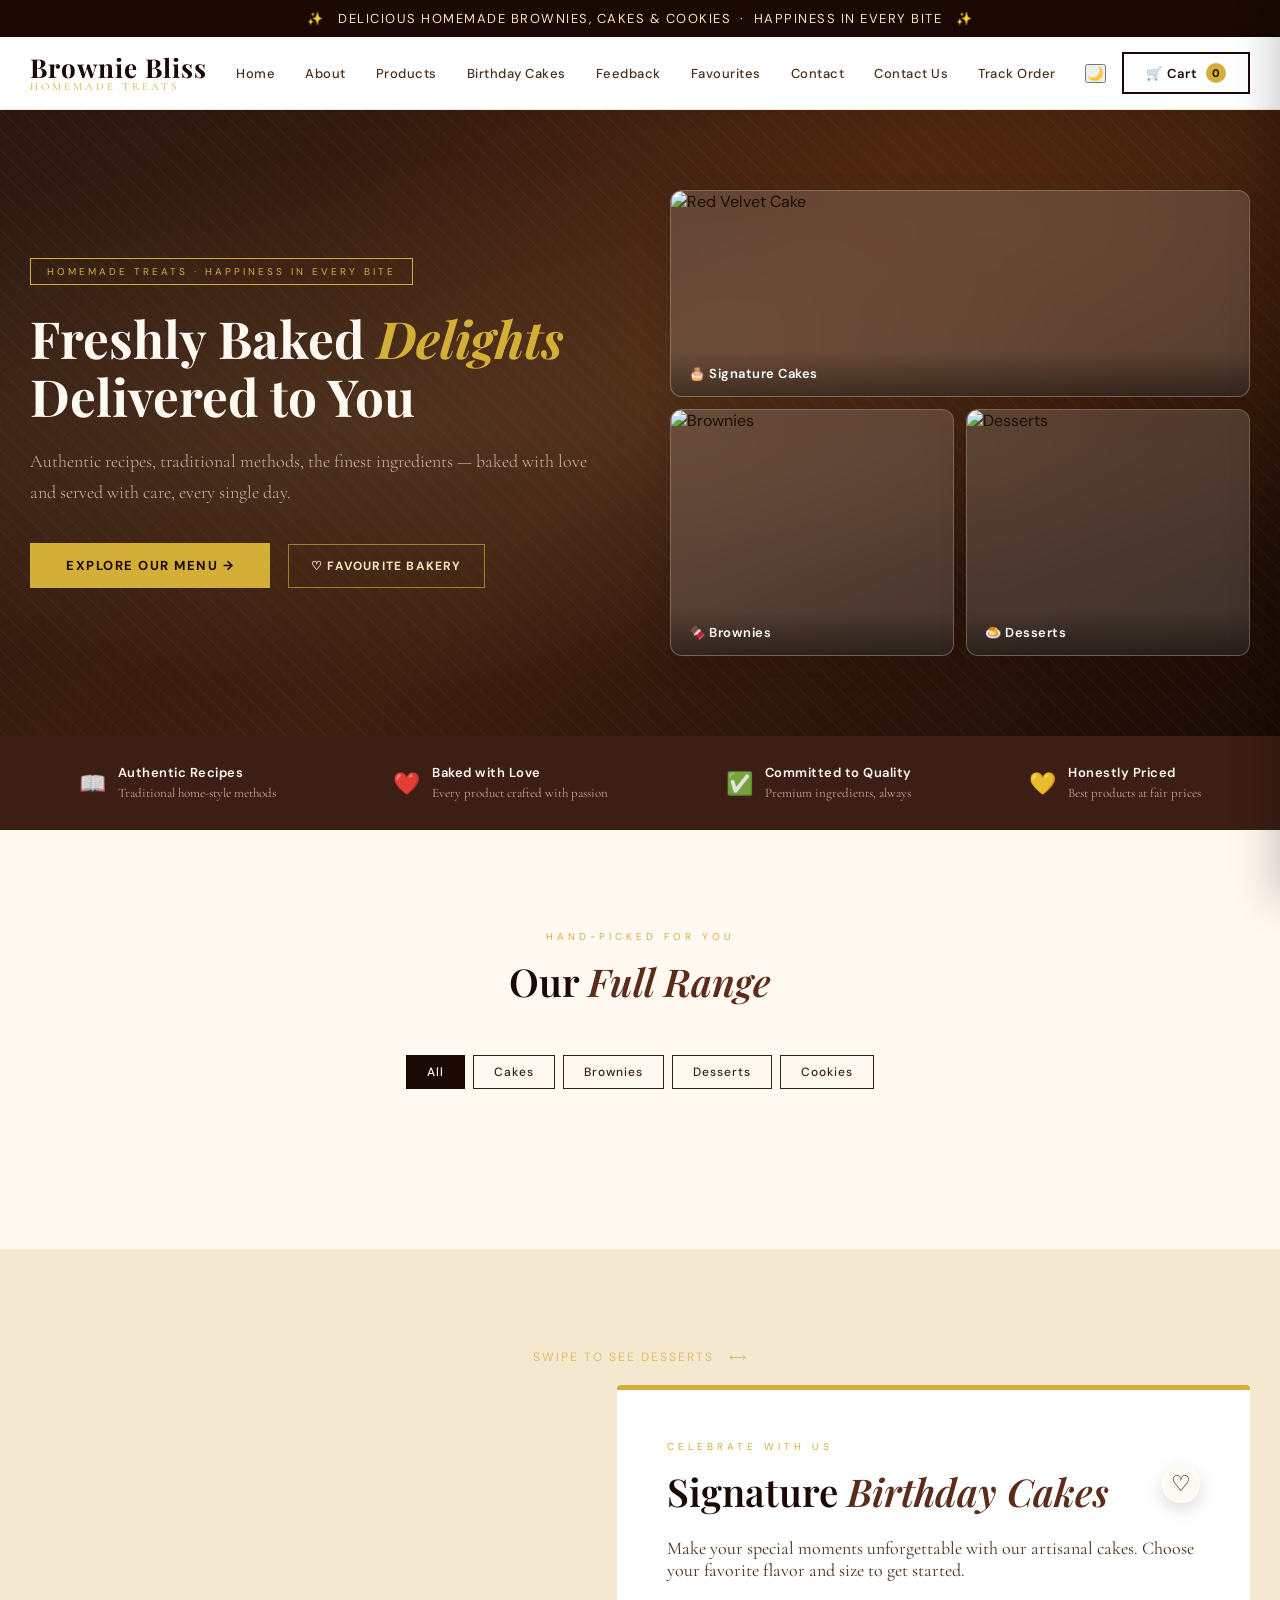
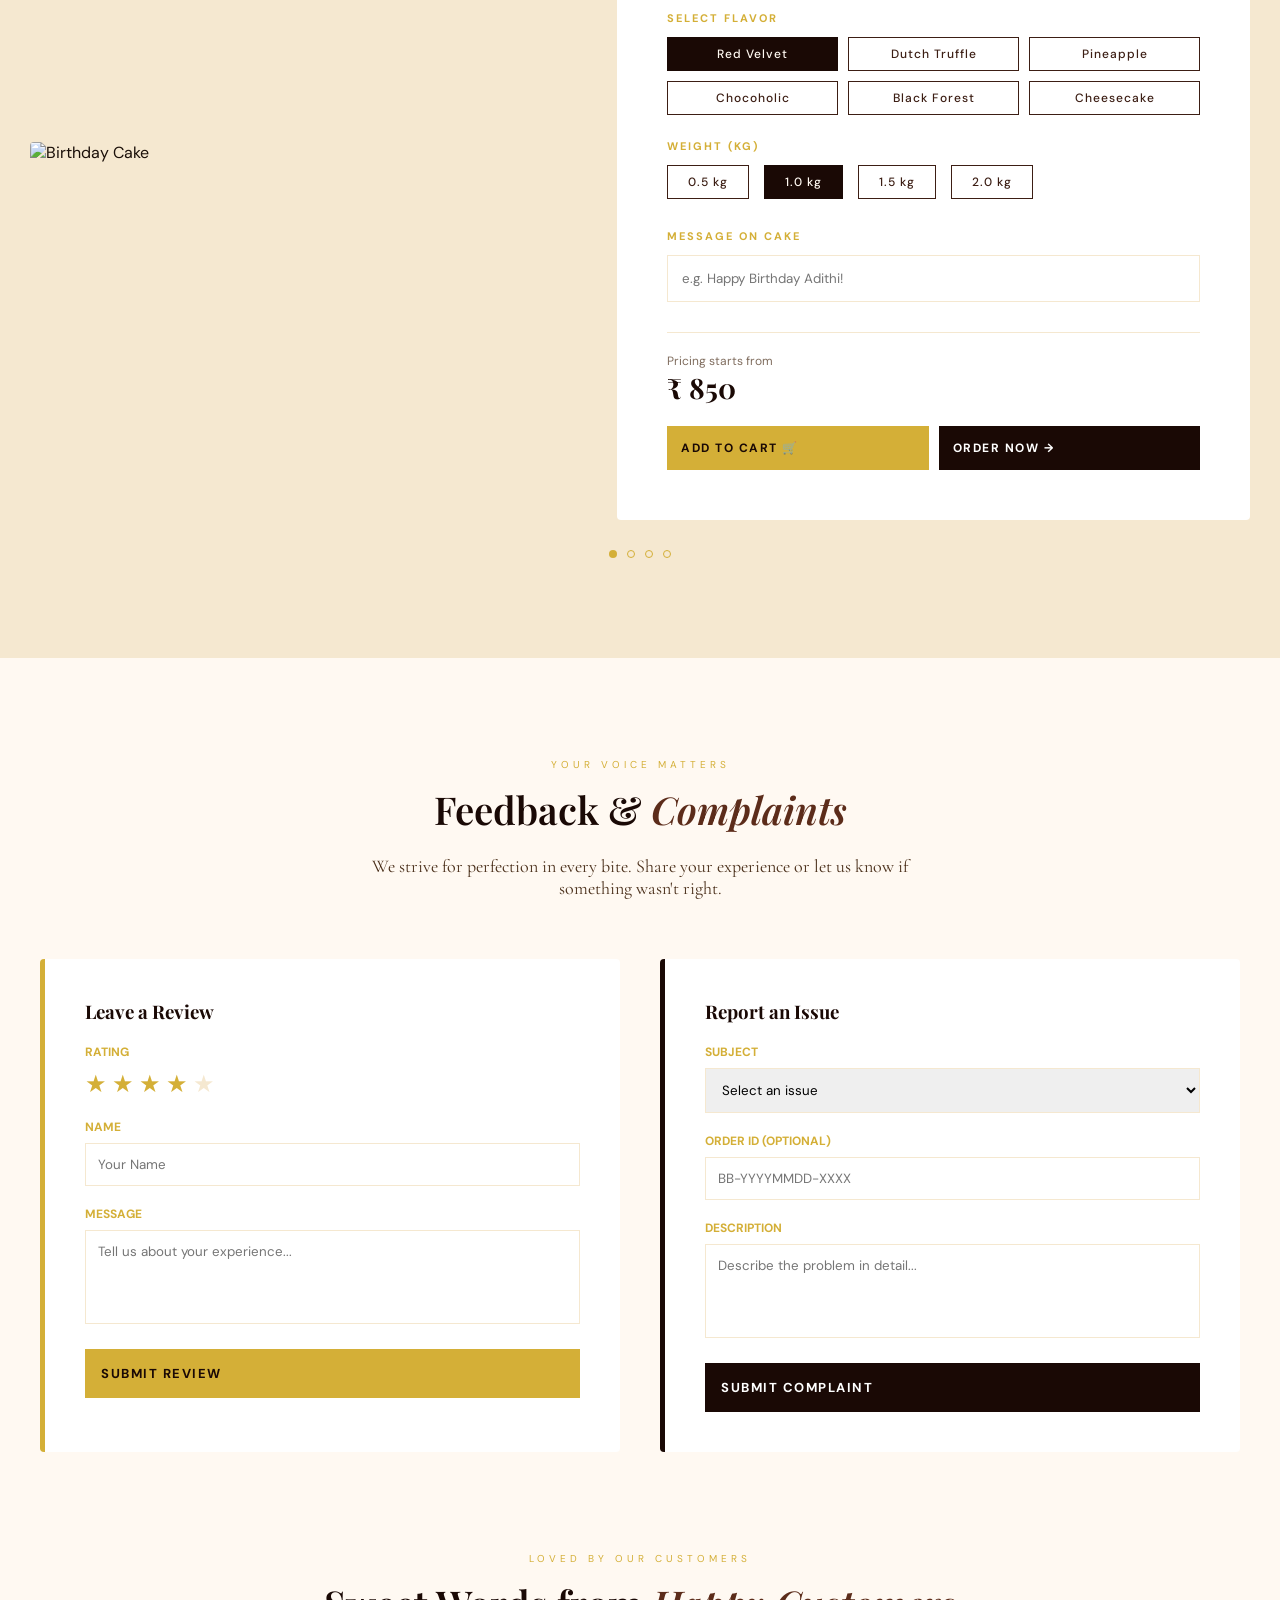
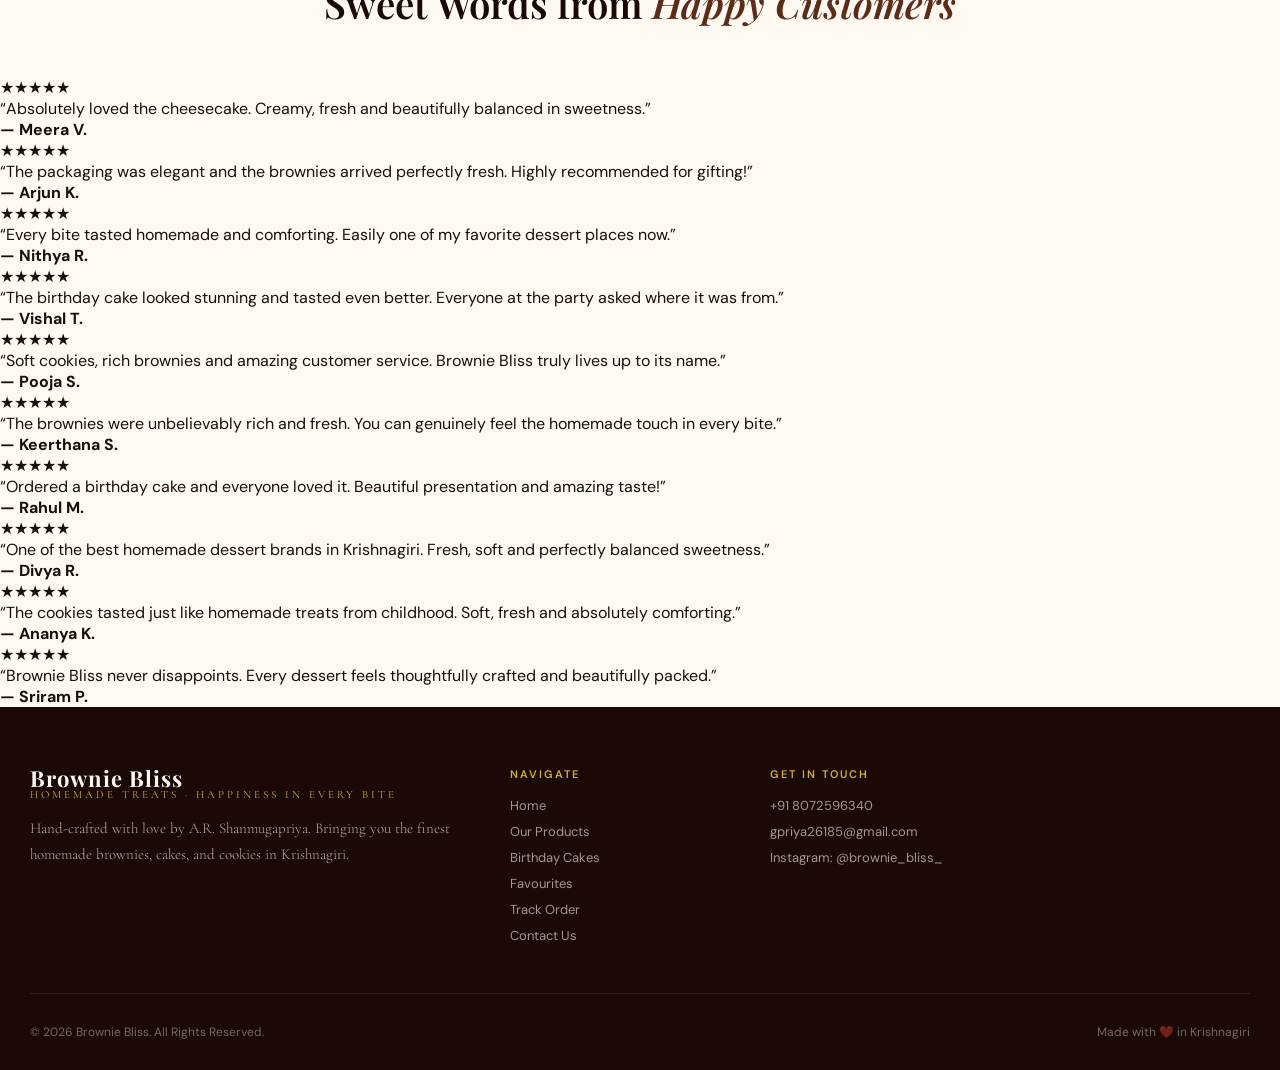
==== commit 61eabc2a: "Merge branch 'main' into Testimonila-cards" ====
--- a/public/index.html
+++ b/public/index.html
@@ -4,6 +4,7 @@
 <head>
   <meta charset="UTF-8">
   <meta name="viewport" content="width=device-width, initial-scale=1.0">
+  <link rel="icon" type="image/png" href="assets/favicon.png">
   <title>Brownie Bliss — Happiness in Every Bite</title>
   <link
     href="https://fonts.googleapis.com/css2?family=Playfair+Display:ital,wght@0,400;0,600;0,700;1,400&family=Cormorant+Garamond:wght@300;400;500&family=DM+Sans:wght@300;400;500&display=swap"
@@ -38,6 +39,7 @@
         <a href="about.html">About</a>
         <a href="index.html#products">Products</a>
         <a href="index.html#birthday">Birthday Cakes</a>
+        <a href="#feedback">Feedback</a>
         <a href="favourites.html">Favourites <span class="nav-count" data-favourites-count style="display:none">0</span></a>
         <a href="index.html#contact">Contact</a>
         <a href="contact.html">Contact Us</a>
@@ -163,96 +165,411 @@
     </div>
   </section>
 
-  <!-- BIRTHDAY CAKES SECTION -->
+  <!-- BIRTHDAY & DESSERT SLIDER SECTION -->
   <section class="birthday-section" id="birthday"
-    style="padding: 100px 30px; background: var(--cream-dark); min-height: 80vh;">
-    <div
-      style="max-width: 1300px; margin: 0 auto; display: grid; grid-template-columns: 1fr 1.2fr; gap: 60px; align-items: center;">
-      <div class="birthday-visual">
-        <img id="birthdayCakeImg" src="https://theobroma.in/cdn/shop/files/redvelvet-theo.jpg?v=1701321860"
-          alt="Birthday Cake"
-          style="width: 100%; height: 550px; object-fit: cover; border-radius: 4px; box-shadow: var(--shadow);">
-      </div>
-      <div class="birthday-card"
-        style="background: var(--white); padding: 50px; border-radius: 4px; box-shadow: var(--shadow); border-top: 5px solid var(--gold);">
-        <span class="section-label">Celebrate with Us</span>
-        <div class="birthday-title-row">
-          <h2 class="section-title" style="margin-bottom: 20px;">Signature <em>Birthday Cakes</em></h2>
-          <button id="birthdayFavoriteBtn" class="favorite-btn favorite-btn-inline" type="button"
-            aria-label="Toggle birthday cake favourite" aria-pressed="false" onclick="toggleBirthdayFavourite()">&#9825;</button>
-        </div>
-        <p
-          style="margin-bottom: 30px; color: var(--text-mid); font-family: 'Cormorant Garamond', serif; font-size: 18px;">
-          Make your special moments unforgettable with our artisanal cakes. Choose your favorite flavor and
-          size to get
-          started.
+    style="padding: 100px 0; background: var(--cream-dark); min-height: 80vh; overflow: hidden;">
+    
+    <!-- Slider Hint -->
+    <div style="text-align: center; margin-bottom: 20px; font-size: 12px; color: var(--gold); letter-spacing: 2px; text-transform: uppercase; opacity: 0.7;">
+      Swipe to see Desserts &nbsp; ⟷
+    </div>
+
+    <div class="birthday-slider" style="display: flex; overflow-x: auto; scroll-snap-type: x mandatory; -webkit-overflow-scrolling: touch; scroll-behavior: smooth;">
+      
+      <!-- SLIDE 1: BIRTHDAY CAKES -->
+      <div class="bday-slide" style="flex: 0 0 100%; scroll-snap-align: start; padding: 0 30px;">
+        <div style="max-width: 1300px; margin: 0 auto; display: grid; grid-template-columns: 1fr 1.2fr; gap: 60px; align-items: center;">
+          <div class="birthday-visual">
+            <img id="birthdayCakeImg" src="https://theobroma.in/cdn/shop/files/redvelvet-theo.jpg?v=1701321860"
+              alt="Birthday Cake"
+              style="width: 100%; height: 550px; object-fit: cover; border-radius: 4px; box-shadow: var(--shadow);">
+          </div>
+          <div class="birthday-card"
+            style="background: var(--white); padding: 50px; border-radius: 4px; box-shadow: var(--shadow); border-top: 5px solid var(--gold);">
+            <span class="section-label">Celebrate with Us</span>
+            <div class="birthday-title-row">
+              <h2 class="section-title" style="margin-bottom: 20px;">Signature <em>Birthday Cakes</em></h2>
+              <button id="birthdayFavoriteBtn" class="favorite-btn favorite-btn-inline" type="button"
+                aria-label="Toggle birthday cake favourite" aria-pressed="false" onclick="toggleBirthdayFavourite()">&#9825;</button>
+            </div>
+            <p
+              style="margin-bottom: 30px; color: var(--text-mid); font-family: 'Cormorant Garamond', serif; font-size: 18px;">
+              Make your special moments unforgettable with our artisanal cakes. Choose your favorite flavor and
+              size to get
+              started.
+            </p>
+    
+            <div style="margin-bottom: 24px;">
+              <label
+                style="display: block; font-size: 11px; letter-spacing: 2px; text-transform: uppercase; color: var(--gold); margin-bottom: 12px; font-weight: 700;">Select
+                Flavor</label>
+              <div style="display: grid; grid-template-columns: repeat(3, 1fr); gap: 10px;">
+      <button class="filter-tab flavor-btn active" onclick="updateBirthdayCake('Red Velvet')">
+        Red Velvet
+      </button>
+    
+      <button class="filter-tab flavor-btn" onclick="updateBirthdayCake('Dutch Truffle')">
+        Dutch Truffle
+      </button>
+    
+      <button class="filter-tab flavor-btn" onclick="updateBirthdayCake('Pineapple')">
+        Pineapple
+      </button>
+    
+      <button class="filter-tab flavor-btn" onclick="updateBirthdayCake('Chocoholic')">
+        Chocoholic
+      </button>
+    
+      <button class="filter-tab flavor-btn" onclick="updateBirthdayCake('Black Forest')">
+        Black Forest
+      </button>
+    
+      <button class="filter-tab flavor-btn" onclick="updateBirthdayCake('Cheesecake')">
+        Cheesecake
+      </button>
+    </div>
+            </div>
+    
+            <div style="margin-bottom: 30px;">
+              <label
+                style="display: block; font-size: 11px; letter-spacing: 2px; text-transform: uppercase; color: var(--gold); margin-bottom: 12px; font-weight: 700;">Weight
+                (kg)</label>
+              <div style="display: flex; gap: 15px;">
+                <button class="filter-tab" onclick="setCakeWeight('0.5')">0.5 kg</button>
+                <button class="filter-tab active" onclick="setCakeWeight('1.0')">1.0 kg</button>
+                <button class="filter-tab" onclick="setCakeWeight('1.5')">1.5 kg</button>
+                <button class="filter-tab" onclick="setCakeWeight('2.0')">2.0 kg</button>
+              </div>
+            </div>
+    
+            <div style="margin-bottom: 30px;">
+              <label
+                style="display: block; font-size: 11px; letter-spacing: 2px; text-transform: uppercase; color: var(--gold); margin-bottom: 12px; font-weight: 700;">Message
+                on Cake</label>
+              <input type="text" id="cakeMessage" placeholder="e.g. Happy Birthday Adithi!"
+                style="width: 100%; padding: 14px; border: 1px solid var(--cream-dark); outline: none; font-family: 'DM Sans', sans-serif;">
+            </div>
+    
+            <div
+              style="display: flex; flex-direction: column; gap: 10px; padding-top: 20px; border-top: 1px solid var(--cream-dark);">
+              <div style="display: flex; justify-content: space-between; align-items: center; margin-bottom: 10px;">
+                <div>
+                  <span style="display: block; font-size: 12px; color: var(--text-mid); opacity: 0.7;">Pricing
+                    starts
+                    from</span>
+                  <span id="cakePrice"
+                    style="font-family: 'Playfair Display', serif; font-size: 28px; font-weight: 700; color: var(--brown-dark);">₹
+                    850</span>
+                </div>
+              </div>
+              <div style="display: grid; grid-template-columns: 1fr 1fr; gap: 10px;">
+                <button class="hero-cta" style="padding: 14px; font-size: 12px;" onclick="addBirthdayToCart()">
+                  Add to Cart 🛒
+                </button>
+                <button class="hero-cta" style="padding: 14px; font-size: 12px; background: var(--brown-dark); color: var(--white);" onclick="openCheckout()">
+                  Order Now &rarr;
+                </button>
+              </div>
+            </div>
+          </div>
+        </div>
+      </div>
+
+      <!-- SLIDE 2: DESSERTS -->
+      <div class="bday-slide" style="flex: 0 0 100%; scroll-snap-align: start; padding: 0 30px;">
+        <div style="max-width: 1300px; margin: 0 auto; display: grid; grid-template-columns: 1fr 1.2fr; gap: 60px; align-items: center;">
+          <div class="birthday-visual">
+            <img id="dessertImg" src="https://theobroma.in/cdn/shop/files/Delicacies-04.jpg?v=1681320427"
+              alt="Desserts"
+              style="width: 100%; height: 550px; object-fit: cover; border-radius: 4px; box-shadow: var(--shadow);">
+          </div>
+          <div class="birthday-card"
+            style="background: var(--white); padding: 50px; border-radius: 4px; box-shadow: var(--shadow); border-top: 5px solid var(--gold);">
+            <span class="section-label">Sweet Treats</span>
+            <h2 class="section-title" style="margin-bottom: 20px;">Exquisite <em>Desserts</em></h2>
+            <p
+              style="margin-bottom: 30px; color: var(--text-mid); font-family: 'Cormorant Garamond', serif; font-size: 18px;">
+              Indulge in our curated collection of fine desserts. From macarons to cheesecakes, every bite is a celebration of flavor and craftsmanship.
+            </p>
+    
+            <div style="margin-bottom: 24px;">
+              <label
+                style="display: block; font-size: 11px; letter-spacing: 2px; text-transform: uppercase; color: var(--gold); margin-bottom: 12px; font-weight: 700;">Select
+                Variety</label>
+              <div style="display: grid; grid-template-columns: repeat(3, 1fr); gap: 10px;">
+                <button class="filter-tab active">Macarons</button>
+                <button class="filter-tab">Tarts</button>
+                <button class="filter-tab">Pastries</button>
+                <button class="filter-tab">Cupcakes</button>
+                <button class="filter-tab">Mousse</button>
+                <button class="filter-tab">Donuts</button>
+              </div>
+            </div>
+    
+            <div style="margin-bottom: 30px;">
+              <label
+                style="display: block; font-size: 11px; letter-spacing: 2px; text-transform: uppercase; color: var(--gold); margin-bottom: 12px; font-weight: 700;">Box
+                Size</label>
+              <div style="display: flex; gap: 15px;">
+                <button class="filter-tab">Box of 2</button>
+                <button class="filter-tab active">Box of 4</button>
+                <button class="filter-tab">Box of 6</button>
+                <button class="filter-tab">Box of 12</button>
+              </div>
+            </div>
+    
+            <div style="margin-bottom: 30px;">
+              <label
+                style="display: block; font-size: 11px; letter-spacing: 2px; text-transform: uppercase; color: var(--gold); margin-bottom: 12px; font-weight: 700;">Special
+                Request</label>
+              <input type="text" placeholder="e.g. Less sugar, Eggless"
+                style="width: 100%; padding: 14px; border: 1px solid var(--cream-dark); outline: none; font-family: 'DM Sans', sans-serif;">
+            </div>
+    
+            <div
+              style="display: flex; flex-direction: column; gap: 10px; padding-top: 20px; border-top: 1px solid var(--cream-dark);">
+              <div style="display: flex; justify-content: space-between; align-items: center; margin-bottom: 10px;">
+                <div>
+                  <span style="display: block; font-size: 12px; color: var(--text-mid); opacity: 0.7;">Pricing
+                    starts
+                    from</span>
+                  <span
+                    style="font-family: 'Playfair Display', serif; font-size: 28px; font-weight: 700; color: var(--brown-dark);">₹
+                    350</span>
+                </div>
+              </div>
+              <div style="display: grid; grid-template-columns: 1fr 1fr; gap: 10px;">
+                <button class="hero-cta" style="padding: 14px; font-size: 12px;" onclick="addDessertToCart()">
+                  Add to Cart 🛒
+                </button>
+                <button class="hero-cta" style="padding: 14px; font-size: 12px; background: var(--brown-dark); color: var(--white);" onclick="openCheckout()">
+                  Order Now &rarr;
+                </button>
+              </div>
+            </div>
+          </div>
+        </div>
+      </div>
+
+      <!-- SLIDE 3: BROWNIES -->
+      <div class="bday-slide" style="flex: 0 0 100%; scroll-snap-align: start; padding: 0 30px;">
+        <div style="max-width: 1300px; margin: 0 auto; display: grid; grid-template-columns: 1fr 1.2fr; gap: 60px; align-items: center;">
+          <div class="birthday-visual">
+            <img id="brownieImg" src="https://theobroma.in/cdn/shop/files/OverloadBrownie_400x400.jpg?v=1711183338"
+              alt="Brownies"
+              style="width: 100%; height: 550px; object-fit: cover; border-radius: 4px; box-shadow: var(--shadow);">
+          </div>
+          <div class="birthday-card"
+            style="background: var(--white); padding: 50px; border-radius: 4px; box-shadow: var(--shadow); border-top: 5px solid var(--gold);">
+            <span class="section-label">Fudgy Delights</span>
+            <h2 class="section-title" style="margin-bottom: 20px;">Signature <em>Brownies</em></h2>
+            <p
+              style="margin-bottom: 30px; color: var(--text-mid); font-family: 'Cormorant Garamond', serif; font-size: 18px;">
+              Our brownies are legendary. Fudgy, decadent, and made with the finest Belgian chocolate for an unparalleled cocoa experience.
+            </p>
+    
+            <div style="margin-bottom: 24px;">
+              <label
+                style="display: block; font-size: 11px; letter-spacing: 2px; text-transform: uppercase; color: var(--gold); margin-bottom: 12px; font-weight: 700;">Select
+                Flavor</label>
+              <div style="display: grid; grid-template-columns: repeat(3, 1fr); gap: 10px;">
+                <button class="filter-tab active">Walnut</button>
+                <button class="filter-tab">Overload</button>
+                <button class="filter-tab">Nutella</button>
+                <button class="filter-tab">Red Velvet</button>
+                <button class="filter-tab">Cookie</button>
+                <button class="filter-tab">Assorted</button>
+              </div>
+            </div>
+    
+            <div style="margin-bottom: 30px;">
+              <label
+                style="display: block; font-size: 11px; letter-spacing: 2px; text-transform: uppercase; color: var(--gold); margin-bottom: 12px; font-weight: 700;">Pack
+                Size</label>
+              <div style="display: flex; gap: 15px;">
+                <button class="filter-tab">Pack of 1</button>
+                <button class="filter-tab active">Pack of 4</button>
+                <button class="filter-tab">Pack of 6</button>
+                <button class="filter-tab">Pack of 12</button>
+              </div>
+            </div>
+    
+            <div style="margin-bottom: 30px;">
+              <label
+                style="display: block; font-size: 11px; letter-spacing: 2px; text-transform: uppercase; color: var(--gold); margin-bottom: 12px; font-weight: 700;">Gift
+                Wrap</label>
+              <div style="display: flex; gap: 15px;">
+                <button class="filter-tab active">Standard</button>
+                <button class="filter-tab">Premium Gold</button>
+              </div>
+            </div>
+    
+            <div
+              style="display: flex; flex-direction: column; gap: 10px; padding-top: 20px; border-top: 1px solid var(--cream-dark);">
+              <div style="display: flex; justify-content: space-between; align-items: center; margin-bottom: 10px;">
+                <div>
+                  <span style="display: block; font-size: 12px; color: var(--text-mid); opacity: 0.7;">Pricing
+                    starts
+                    from</span>
+                  <span
+                    style="font-family: 'Playfair Display', serif; font-size: 28px; font-weight: 700; color: var(--brown-dark);">₹
+                    250</span>
+                </div>
+              </div>
+              <div style="display: grid; grid-template-columns: 1fr 1fr; gap: 10px;">
+                <button class="hero-cta" style="padding: 14px; font-size: 12px;" onclick="addBrownieToCart()">
+                  Add to Cart 🛒
+                </button>
+                <button class="hero-cta" style="padding: 14px; font-size: 12px; background: var(--brown-dark); color: var(--white);" onclick="openCheckout()">
+                  Order Now &rarr;
+                </button>
+              </div>
+            </div>
+          </div>
+        </div>
+      </div>
+
+      <!-- SLIDE 4: COOKIES -->
+      <div class="bday-slide" style="flex: 0 0 100%; scroll-snap-align: start; padding: 0 30px;">
+        <div style="max-width: 1300px; margin: 0 auto; display: grid; grid-template-columns: 1fr 1.2fr; gap: 60px; align-items: center;">
+          <div class="birthday-visual">
+            <img id="cookieImg" src="https://www.shugarysweets.com/wp-content/uploads/2020/05/chocolate-chip-cookies-recipe.jpg"
+              alt="Cookies"
+              style="width: 100%; height: 550px; object-fit: cover; border-radius: 4px; box-shadow: var(--shadow);">
+          </div>
+          <div class="birthday-card"
+            style="background: var(--white); padding: 50px; border-radius: 4px; box-shadow: var(--shadow); border-top: 5px solid var(--gold);">
+            <span class="section-label">Freshly Baked</span>
+            <h2 class="section-title" style="margin-bottom: 20px;">Gourmet <em>Cookies</em></h2>
+            <p
+              style="margin-bottom: 30px; color: var(--text-mid); font-family: 'Cormorant Garamond', serif; font-size: 18px;">
+              Golden, crispy on the edges, and chewy in the middle. Our cookies are packed with premium chocolate chips and baked to perfection.
+            </p>
+    
+            <div style="margin-bottom: 24px;">
+              <label
+                style="display: block; font-size: 11px; letter-spacing: 2px; text-transform: uppercase; color: var(--gold); margin-bottom: 12px; font-weight: 700;">Select Variety</label>
+              <div style="display: grid; grid-template-columns: repeat(3, 1fr); gap: 10px;">
+                <button class="filter-tab active">Choco Chip</button>
+                <button class="filter-tab">Double Choco</button>
+                <button class="filter-tab">Oatmeal Raisin</button>
+                <button class="filter-tab">Almond Biscotti</button>
+                <button class="filter-tab">Red Velvet</button>
+                <button class="filter-tab">Assorted</button>
+              </div>
+            </div>
+    
+            <div style="margin-bottom: 30px;">
+              <label
+                style="display: block; font-size: 11px; letter-spacing: 2px; text-transform: uppercase; color: var(--gold); margin-bottom: 12px; font-weight: 700;">Pack Size</label>
+              <div style="display: flex; gap: 15px;">
+                <button class="filter-tab">Box of 2</button>
+                <button class="filter-tab active">Box of 6</button>
+                <button class="filter-tab">Box of 12</button>
+                <button class="filter-tab">Gift Tin</button>
+              </div>
+            </div>
+    
+            <div
+              style="display: flex; flex-direction: column; gap: 10px; padding-top: 20px; border-top: 1px solid var(--cream-dark);">
+              <div style="display: flex; justify-content: space-between; align-items: center; margin-bottom: 10px;">
+                <div>
+                  <span style="display: block; font-size: 12px; color: var(--text-mid); opacity: 0.7;">Pricing starts from</span>
+                  <span
+                    style="font-family: 'Playfair Display', serif; font-size: 28px; font-weight: 700; color: var(--brown-dark);">₹ 250</span>
+                </div>
+              </div>
+              <div style="display: grid; grid-template-columns: 1fr 1fr; gap: 10px;">
+                <button class="hero-cta" style="padding: 14px; font-size: 12px;" onclick="addCookieToCart()">
+                  Add to Cart 🛒
+                </button>
+                <button class="hero-cta" style="padding: 14px; font-size: 12px; background: var(--brown-dark); color: var(--white);" onclick="openCheckout()">
+                  Order Now &rarr;
+                </button>
+              </div>
+            </div>
+          </div>
+        </div>
+      </div>
+
+    </div>
+
+    <!-- Slider Navigation Dots -->
+    <div style="display: flex; justify-content: center; gap: 10px; margin-top: 30px;">
+      <div style="width: 8px; height: 8px; border-radius: 50%; background: var(--gold); cursor: pointer;"></div>
+      <div style="width: 8px; height: 8px; border-radius: 50%; background: var(--cream-dark); border: 1px solid var(--gold); cursor: pointer;"></div>
+      <div style="width: 8px; height: 8px; border-radius: 50%; background: var(--cream-dark); border: 1px solid var(--gold); cursor: pointer;"></div>
+      <div style="width: 8px; height: 8px; border-radius: 50%; background: var(--cream-dark); border: 1px solid var(--gold); cursor: pointer;"></div>
+    </div>
+
+  </section>
+
+  <!-- FEEDBACK & COMPLAINTS SECTION -->
+  <section id="feedback" style="padding: 100px 24px; background: var(--cream);">
+    <div style="max-width: 1200px; margin: 0 auto;">
+      <div style="text-align: center; margin-bottom: 60px;">
+        <span class="section-label">Your Voice Matters</span>
+        <h2 class="section-title">Feedback & <em>Complaints</em></h2>
+        <p style="max-width: 600px; margin: 20px auto; color: var(--text-mid); font-family: 'Cormorant Garamond', serif; font-size: 18px;">
+          We strive for perfection in every bite. Share your experience or let us know if something wasn't right.
+
         </p>
-
-        <div style="margin-bottom: 24px;">
-          <label
-            style="display: block; font-size: 11px; letter-spacing: 2px; text-transform: uppercase; color: var(--gold); margin-bottom: 12px; font-weight: 700;">Select
-            Flavor</label>
-          <div style="display: grid; grid-template-columns: repeat(3, 1fr); gap: 10px;">
-  <button class="filter-tab flavor-btn active" onclick="updateBirthdayCake('Red Velvet')">
-    Red Velvet
-  </button>
-
-  <button class="filter-tab flavor-btn" onclick="updateBirthdayCake('Dutch Truffle')">
-    Dutch Truffle
-  </button>
-
-  <button class="filter-tab flavor-btn" onclick="updateBirthdayCake('Pineapple')">
-    Pineapple
-  </button>
-
-  <button class="filter-tab flavor-btn" onclick="updateBirthdayCake('Chocoholic')">
-    Chocoholic
-  </button>
-
-  <button class="filter-tab flavor-btn" onclick="updateBirthdayCake('Black Forest')">
-    Black Forest
-  </button>
-
-  <button class="filter-tab flavor-btn" onclick="updateBirthdayCake('Cheesecake')">
-    Cheesecake
-  </button>
-</div>
-        </div>
-
-        <div style="margin-bottom: 30px;">
-          <label
-            style="display: block; font-size: 11px; letter-spacing: 2px; text-transform: uppercase; color: var(--gold); margin-bottom: 12px; font-weight: 700;">Weight
-            (kg)</label>
-          <div style="display: flex; gap: 15px;">
-            <button class="filter-tab" onclick="setCakeWeight('0.5')">0.5 kg</button>
-            <button class="filter-tab active" onclick="setCakeWeight('1.0')">1.0 kg</button>
-            <button class="filter-tab" onclick="setCakeWeight('1.5')">1.5 kg</button>
-            <button class="filter-tab" onclick="setCakeWeight('2.0')">2.0 kg</button>
-          </div>
-        </div>
-
-        <div style="margin-bottom: 30px;">
-          <label
-            style="display: block; font-size: 11px; letter-spacing: 2px; text-transform: uppercase; color: var(--gold); margin-bottom: 12px; font-weight: 700;">Message
-            on Cake</label>
-          <input type="text" id="cakeMessage" placeholder="e.g. Happy Birthday Adithi!"
-            style="width: 100%; padding: 14px; border: 1px solid var(--cream-dark); outline: none; font-family: 'DM Sans', sans-serif;">
-        </div>
-
-        <div
-          style="display: flex; justify-content: space-between; align-items: center; padding-top: 20px; border-top: 1px solid var(--cream-dark);">
-          <div>
-            <span style="display: block; font-size: 12px; color: var(--text-mid); opacity: 0.7;">Pricing
-              starts
-              from</span>
-            <span id="cakePrice"
-              style="font-family: 'Playfair Display', serif; font-size: 28px; font-weight: 700; color: var(--brown-dark);">₹
-              850</span>
-          </div>
-          <button class="hero-cta" style="padding: 16px 40px;" onclick="addBirthdayToCart()">
-            Reserve Now &rarr;
-          </button>
-        </div>
+      </div>
+
+      <div style="display: grid; grid-template-columns: 1fr 1fr; gap: 40px;">
+        
+        <!-- Feedback Area -->
+        <div style="background: var(--white); padding: 40px; border-radius: 4px; box-shadow: var(--shadow); border-left: 5px solid var(--gold);">
+          <h3 style="font-family: 'Playfair Display', serif; margin-bottom: 20px; color: var(--brown-dark);">Leave a Review</h3>
+          <form onsubmit="event.preventDefault(); showToast('Thank you for your feedback! ⭐'); this.reset();">
+            <div style="margin-bottom: 20px;">
+              <label style="display: block; font-size: 12px; font-weight: 700; color: var(--gold); margin-bottom: 8px; text-transform: uppercase;">Rating</label>
+              <div style="display: flex; gap: 5px; font-size: 24px; color: var(--gold); cursor: pointer;">
+                <span>★</span><span>★</span><span>★</span><span>★</span><span style="color: var(--cream-dark);">★</span>
+              </div>
+            </div>
+            <div style="margin-bottom: 20px;">
+              <label style="display: block; font-size: 12px; font-weight: 700; color: var(--gold); margin-bottom: 8px; text-transform: uppercase;">Name</label>
+              <input type="text" placeholder="Your Name" required
+                style="width: 100%; padding: 12px; border: 1px solid var(--cream-dark); outline: none; font-family: 'DM Sans', sans-serif;">
+            </div>
+            <div style="margin-bottom: 20px;">
+              <label style="display: block; font-size: 12px; font-weight: 700; color: var(--gold); margin-bottom: 8px; text-transform: uppercase;">Message</label>
+              <textarea placeholder="Tell us about your experience..." rows="4" required
+                style="width: 100%; padding: 12px; border: 1px solid var(--cream-dark); outline: none; font-family: 'DM Sans', sans-serif; resize: none;"></textarea>
+            </div>
+            <button class="hero-cta" type="submit" style="width: 100%; padding: 16px;">Submit Review</button>
+          </form>
+        </div>
+
+        <!-- Complaint Area -->
+        <div style="background: var(--white); padding: 40px; border-radius: 4px; box-shadow: var(--shadow); border-left: 5px solid var(--brown-dark);">
+          <h3 style="font-family: 'Playfair Display', serif; margin-bottom: 20px; color: var(--brown-dark);">Report an Issue</h3>
+          <form onsubmit="event.preventDefault(); showToast('Complaint received. We will look into it. 🛠️'); this.reset();">
+            <div style="margin-bottom: 20px;">
+              <label style="display: block; font-size: 12px; font-weight: 700; color: var(--gold); margin-bottom: 8px; text-transform: uppercase;">Subject</label>
+              <select required style="width: 100%; padding: 12px; border: 1px solid var(--cream-dark); outline: none; font-family: 'DM Sans', sans-serif;">
+                <option value="">Select an issue</option>
+                <option value="delivery">Delivery Delay</option>
+                <option value="quality">Food Quality</option>
+                <option value="payment">Payment Issue</option>
+                <option value="other">Other</option>
+              </select>
+            </div>
+            <div style="margin-bottom: 20px;">
+              <label style="display: block; font-size: 12px; font-weight: 700; color: var(--gold); margin-bottom: 8px; text-transform: uppercase;">Order ID (Optional)</label>
+              <input type="text" placeholder="BB-YYYYMMDD-XXXX"
+                style="width: 100%; padding: 12px; border: 1px solid var(--cream-dark); outline: none; font-family: 'DM Sans', sans-serif;">
+            </div>
+            <div style="margin-bottom: 20px;">
+              <label style="display: block; font-size: 12px; font-weight: 700; color: var(--gold); margin-bottom: 8px; text-transform: uppercase;">Description</label>
+              <textarea placeholder="Describe the problem in detail..." rows="4" required
+                style="width: 100%; padding: 12px; border: 1px solid var(--cream-dark); outline: none; font-family: 'DM Sans', sans-serif; resize: none;"></textarea>
+            </div>
+            <button class="hero-cta" type="submit" style="width: 100%; padding: 16px; background: var(--brown-dark); color: var(--white);">Submit Complaint</button>
+          </form>
+        </div>
+
       </div>
     </div>
   </section>
--- a/public/style.css
+++ b/public/style.css
@@ -1,3 +1,2605 @@
+html {
+  scroll-behavior: smooth;
+}
+
+:root {
+  --color-primary: #4A2C0A;
+  --brown-mid: #3C1E14;
+  --color-accent: #D2691E;
+  --brand-red: #8B0000;
+  --gold: #D4AF37;
+  --gold-light: #F4E4BC;
+  --cream: #FFF9F2;
+  --cream-dark: #F5E8D0;
+  --text-dark: #1a0f08;
+  --text-mid: #4a2f1a;
+  --white: #fff;
+  --shadow-sm: 0 2px 4px rgba(26, 9, 5, 0.05);
+  --shadow-md: 0 10px 30px rgba(26, 9, 5, 0.1);
+  --shadow-lg: 0 20px 50px rgba(26, 9, 5, 0.15);
+  --radius-sm: 4px;
+  --radius-md: 12px;
+  --radius-lg: 20px;
+  --glass: rgba(255, 255, 255, 0.15);
+  --glass-border: rgba(255, 255, 255, 0.2);
+}
+
+* {
+  margin: 0;
+  padding: 0;
+  box-sizing: border-box;
+}
+
+body {
+  background: var(--cream);
+  color: var(--text-dark);
+  font-family: 'DM Sans', sans-serif;
+  overflow-x: hidden;
+}
+
+/* ANNOUNCEMENT BAR */
+.announcement {
+  background: var(--color-primary);
+  color: var(--gold-light);
+  text-align: center;
+  padding: 10px 20px;
+  font-size: 13px;
+  letter-spacing: 1.5px;
+  font-family: 'DM Sans', sans-serif;
+  font-weight: 400;
+}
+
+/* HEADER */
+header {
+  background: var(--white);
+  border-bottom: 1px solid var(--cream-dark);
+  position: sticky;
+  top: 0;
+  z-index: 1000;
+  box-shadow: 0 2px 20px rgba(44, 24, 16, 0.08);
+}
+
+.header-inner {
+  max-width: 1300px;
+  margin: 0 auto;
+  padding: 0 30px;
+  display: flex;
+  align-items: center;
+  justify-content: space-between;
+  height: 72px;
+}
+
+.logo {
+  display: flex;
+  flex-direction: column;
+  line-height: 1;
+}
+
+.logo-name {
+  font-family: 'Playfair Display', serif;
+  font-size: 26px;
+  font-weight: 700;
+  color: var(--color-primary);
+  letter-spacing: 1px;
+}
+
+.logo-sub {
+  font-family: 'Cormorant Garamond', serif;
+  font-size: 11px;
+  letter-spacing: 3px;
+  color: var(--gold);
+  text-transform: uppercase;
+}
+
+nav {
+  display: flex;
+  gap: 30px;
+  align-items: center;
+}
+
+nav a {
+  text-decoration: none;
+  color: var(--text-mid);
+  font-size: 13px;
+  letter-spacing: 0.5px;
+  font-weight: 500;
+  transition: color 0.2s;
+  position: relative;
+}
+
+nav a::after {
+  content: '';
+  position: absolute;
+  bottom: -3px;
+  left: 0;
+  right: 0;
+  height: 1px;
+  background: var(--gold);
+  transform: scaleX(0);
+  transition: transform 0.25s;
+}
+
+nav a:hover::after {
+  transform: scaleX(1);
+}
+
+nav a:hover {
+  color: var(--color-primary);
+}
+
+.header-actions {
+  display: flex;
+  gap: 16px;
+  align-items: center;
+}
+
+.cart-btn {
+  position: relative;
+  background: none;
+  border: 2px solid var(--color-primary);
+  color: var(--color-primary);
+  padding: 9px 22px;
+  font-family: 'DM Sans', sans-serif;
+  font-size: 13px;
+  font-weight: 600;
+  letter-spacing: 1px;
+  cursor: pointer;
+  transition: all 0.2s;
+  border-radius: 0;
+  display: flex;
+  align-items: center;
+  gap: 8px;
+}
+
+.cart-btn:hover {
+  background: var(--color-primary);
+  color: var(--white);
+}
+
+.cart-count {
+  background: var(--gold);
+  color: var(--color-primary);
+  border-radius: 50%;
+  width: 20px;
+  height: 20px;
+  font-size: 11px;
+  font-weight: 700;
+  display: flex;
+  align-items: center;
+  justify-content: center;
+}
+
+/* HERO */
+.hero {
+  background: var(--color-primary);
+  position: relative;
+  overflow: hidden;
+  min-height: 520px;
+  display: flex;
+  align-items: center;
+}
+
+.hero-bg {
+  position: absolute;
+  inset: 0;
+  background:
+    radial-gradient(ellipse at 30% 50%, rgba(201, 169, 110, 0.15) 0%, transparent 60%),
+    radial-gradient(ellipse at 80% 20%, rgba(139, 69, 19, 0.3) 0%, transparent 50%),
+    linear-gradient(135deg, #2C1810 0%, #3d1f10 50%, #1a0c06 100%);
+}
+
+.hero-pattern {
+  position: absolute;
+  inset: 0;
+  opacity: 0.04;
+  background-image: repeating-linear-gradient(45deg, var(--gold) 0, var(--gold) 1px, transparent 0, transparent 50%);
+  background-size: 20px 20px;
+}
+
+.hero-content {
+  position: relative;
+  max-width: 1300px;
+  margin: 0 auto;
+  padding: 80px 30px;
+  display: grid;
+  grid-template-columns: 1fr 1fr;
+  gap: 60px;
+  align-items: center;
+  width: 100%;
+}
+
+.hero-text {
+  color: var(--white);
+}
+
+.hero-badge {
+  display: inline-block;
+  border: 1px solid var(--gold);
+  color: var(--gold);
+  font-size: 10px;
+  letter-spacing: 3px;
+  text-transform: uppercase;
+  padding: 6px 16px;
+  margin-bottom: 24px;
+  font-family: 'DM Sans', sans-serif;
+}
+
+.hero-title {
+  font-family: 'Playfair Display', serif;
+  font-size: clamp(36px, 4vw, 56px);
+  font-weight: 700;
+  line-height: 1.15;
+  color: var(--cream);
+  margin-bottom: 20px;
+}
+
+.hero-title em {
+  font-style: italic;
+  color: var(--gold);
+}
+
+.hero-desc {
+  font-family: 'Cormorant Garamond', serif;
+  font-size: 18px;
+  color: rgba(253, 246, 237, 0.7);
+  line-height: 1.7;
+  margin-bottom: 36px;
+  font-weight: 300;
+}
+
+.hero-cta {
+  display: inline-flex;
+  align-items: center;
+  gap: 12px;
+  background: var(--gold);
+  color: var(--color-primary);
+  padding: 14px 36px;
+  text-decoration: none;
+  font-size: 13px;
+  font-weight: 700;
+  letter-spacing: 1.5px;
+  text-transform: uppercase;
+  transition: all 0.25s;
+  font-family: 'DM Sans', sans-serif;
+  cursor: pointer;
+  border: none;
+}
+
+.hero-cta:hover {
+  background: var(--cream);
+  transform: translateY(-2px);
+  box-shadow: 0 8px 24px rgba(0, 0, 0, 0.3);
+}
+
+.hero-visual {
+  display: grid;
+  grid-template-columns: 1fr 1fr;
+  gap: 12px;
+}
+
+.hero-card {
+  background: var(--glass);
+  backdrop-filter: blur(14px);
+  -webkit-backdrop-filter: blur(14px);
+  border: 1px solid var(--glass-border);
+  border-radius: var(--radius-md);
+  overflow: hidden;
+  cursor: pointer;
+  transition: all 0.4s cubic-bezier(0.165, 0.84, 0.44, 1);
+  box-shadow: var(--shadow-md);
+}
+
+.hero-card:hover {
+  transform: translateY(-8px) scale(1.02);
+  box-shadow: var(--shadow-lg);
+  border-color: rgba(212, 175, 55, 0.4);
+}
+
+.hero-card:first-child {
+  grid-column: span 2;
+}
+
+.hero-card img {
+  width: 100%;
+  height: 200px;
+  object-fit: cover;
+  display: block;
+}
+
+.hero-card:first-child img {
+  height: 160px;
+}
+
+.hero-card-label {
+  padding: 14px 18px;
+  font-family: 'DM Sans', sans-serif;
+  font-size: 13px;
+  font-weight: 600;
+  color: #fff;
+  letter-spacing: 0.5px;
+  background: linear-gradient(to bottom, rgba(0, 0, 0, 0), rgba(0, 0, 0, 0.4));
+}
+
+/* VALUES STRIP */
+.values-strip {
+  background: var(--brown-mid);
+  padding: 28px 30px;
+}
+
+.values-inner {
+  max-width: 1300px;
+  margin: 0 auto;
+  display: flex;
+  justify-content: space-around;
+  flex-wrap: wrap;
+  gap: 20px;
+}
+
+.value-item {
+  display: flex;
+  align-items: center;
+  gap: 12px;
+  color: var(--cream);
+}
+
+.value-icon {
+  font-size: 22px;
+  opacity: 0.9;
+}
+
+.value-text strong {
+  display: block;
+  font-size: 13px;
+  font-weight: 600;
+  letter-spacing: 0.5px;
+  font-family: 'DM Sans', sans-serif;
+}
+
+.value-text span {
+  font-size: 11px;
+  opacity: 0.65;
+  font-family: 'Cormorant Garamond', serif;
+  font-size: 13px;
+}
+
+/* SECTION TITLES */
+.section-header {
+  text-align: center;
+  margin-bottom: 48px;
+}
+
+.section-label {
+  font-family: 'DM Sans', sans-serif;
+  font-size: 10px;
+  letter-spacing: 4px;
+  color: var(--gold);
+  text-transform: uppercase;
+  margin-bottom: 12px;
+  display: block;
+}
+
+.section-title {
+  font-family: 'Playfair Display', serif;
+  font-size: clamp(28px, 3vw, 40px);
+  font-weight: 600;
+  color: var(--color-primary);
+}
+
+.section-title em {
+  font-style: italic;
+  color: var(--color-accent);
+}
+
+/* CATEGORIES */
+.categories-section {
+  padding: 80px 30px;
+  max-width: 1300px;
+  margin: 0 auto;
+}
+
+.categories-grid {
+  display: grid;
+  grid-template-columns: repeat(4, 1fr);
+  gap: 20px;
+}
+
+.cat-card {
+  position: relative;
+  overflow: hidden;
+  cursor: pointer;
+  border-radius: var(--radius-md);
+  box-shadow: var(--shadow-md);
+  aspect-ratio: 3/4;
+  transition: all 0.4s ease;
+}
+
+.cat-card:hover {
+  transform: translateY(-5px);
+  box-shadow: var(--shadow-lg);
+}
+
+.cat-card img {
+  width: 100%;
+  height: 100%;
+  object-fit: cover;
+  transition: transform 0.4s ease;
+  display: block;
+}
+
+.cat-card:hover img {
+  transform: scale(1.07);
+}
+
+.cat-overlay {
+  position: absolute;
+  inset: 0;
+  background: linear-gradient(to top, rgba(44, 24, 16, 0.85) 0%, rgba(44, 24, 16, 0.1) 60%, transparent 100%);
+  display: flex;
+  flex-direction: column;
+  justify-content: flex-end;
+  padding: 24px 20px;
+  transition: background 0.3s;
+}
+
+.cat-card:hover .cat-overlay {
+  background: linear-gradient(to top, rgba(44, 24, 16, 0.95) 0%, rgba(44, 24, 16, 0.3) 60%, transparent 100%);
+}
+
+.cat-name {
+  font-family: 'Playfair Display', serif;
+  font-size: 20px;
+  font-weight: 600;
+  color: var(--white);
+  margin-bottom: 6px;
+}
+
+.cat-count {
+  font-size: 12px;
+  color: var(--gold-light);
+  letter-spacing: 1px;
+  font-family: 'DM Sans', sans-serif;
+}
+
+.cat-arrow {
+  position: absolute;
+  top: 16px;
+  right: 16px;
+  width: 32px;
+  height: 32px;
+  background: rgba(255, 255, 255, 0.1);
+  border: 1px solid rgba(255, 255, 255, 0.3);
+  border-radius: 50%;
+  display: flex;
+  align-items: center;
+  justify-content: center;
+  color: white;
+  font-size: 14px;
+  opacity: 0;
+  transition: opacity 0.2s;
+}
+
+.cat-card:hover .cat-arrow {
+  opacity: 1;
+}
+
+/* PRODUCTS SECTION */
+.products-section {
+  background: var(--cream-dark);
+  padding: 80px 30px;
+}
+
+.products-inner {
+  max-width: 1300px;
+  margin: 0 auto;
+}
+
+/* FILTER TABS */
+.filter-tabs {
+  display: flex;
+  gap: 8px;
+  justify-content: center;
+  margin-bottom: 40px;
+  flex-wrap: wrap;
+}
+
+.filter-tab {
+  padding: 8px 20px;
+  border: 1px solid var(--brown-mid);
+  background: none;
+  color: var(--brown-mid);
+  font-family: 'DM Sans', sans-serif;
+  font-size: 12px;
+  letter-spacing: 1px;
+  cursor: pointer;
+  transition: all 0.2s;
+  font-weight: 500;
+}
+
+.filter-tab.active,
+.filter-tab:hover {
+  background: var(--color-primary);
+  color: var(--cream);
+  border-color: var(--color-primary);
+}
+
+.products-grid {
+  display: grid;
+  grid-template-columns: repeat(auto-fit, minmax(260px, 1fr));
+  gap: 24px;
+}
+
+/* Responsive adjustments */
+@media (max-width: 768px) {
+  .products-grid {
+    grid-template-columns: repeat(2, 1fr);
+  }
+}
+
+@media (max-width: 480px) {
+  .products-grid {
+    grid-template-columns: 1fr;
+  }
+}
+
+.product-card {
+  background: var(--white);
+  border-radius: var(--radius-lg);
+  overflow: hidden;
+  box-shadow: var(--shadow-md);
+  transition: transform 0.3s ease, box-shadow 0.3s ease;
+  display: flex;
+  flex-direction: column;
+  height: 100%;
+}
+
+.product-card:hover {
+  transform: translateY(-12px);
+  box-shadow: var(--shadow-lg);
+}
+
+.product-img-wrap {
+  position: relative;
+  overflow: hidden;
+  height: 0;
+  padding-top: 75%; /* 4:3 aspect ratio */
+}
+
+.product-img-wrap img {
+  position: absolute;
+  top: 0;
+  left: 0;
+  width: 100%;
+  height: 100%;
+  object-fit: cover;
+  transition: transform 0.4s;
+}
+
+.product-card:hover .product-img-wrap img {
+  transform: scale(1.05);
+}
+
+.bestseller-badge {
+  position: absolute;
+  color: var(--color-primary);
+  font-size: 10px;
+  letter-spacing: 1px;
+  text-transform: uppercase;
+  padding: 5px 12px;
+  font-weight: 700;
+  font-family: 'DM Sans', sans-serif;
+  border-radius: 30px;
+  box-shadow: 0 4px 12px rgba(212, 175, 55, 0.4);
+  z-index: 10;
+}
+
+.favorite-btn {
+  position: absolute;
+  top: 15px;
+  right: 15px;
+  width: 38px;
+  height: 38px;
+  border: 1px solid rgba(255, 255, 255, 0.7);
+  background: rgba(255, 249, 242, 0.92);
+  color: var(--brown-dark);
+  border-radius: 50%;
+  font-size: 22px;
+  line-height: 1;
+  cursor: pointer;
+  z-index: 12;
+  display: inline-flex;
+  align-items: center;
+  justify-content: center;
+  box-shadow: 0 6px 18px rgba(26, 9, 5, 0.15);
+  transition: transform 0.2s, background 0.2s, color 0.2s;
+}
+
+.favorite-btn:hover {
+  transform: translateY(-2px) scale(1.04);
+  background: var(--gold-light);
+}
+
+.favorite-btn.active {
+  background: var(--gold);
+  color: var(--brown-dark);
+  border-color: var(--gold);
+}
+
+.favorite-btn-inline {
+  position: static;
+  flex: 0 0 auto;
+  margin-left: 12px;
+}
+
+.birthday-title-row {
+  display: flex;
+  align-items: flex-start;
+  justify-content: space-between;
+  gap: 16px;
+}
+
+.hero-favourite-btn {
+  display: inline-flex;
+  align-items: center;
+  justify-content: center;
+  gap: 10px;
+  margin-left: 14px;
+  padding: 13px 22px;
+  border: 1px solid rgba(212, 175, 55, 0.65);
+  background: transparent;
+  color: var(--gold-light);
+  font-family: 'DM Sans', sans-serif;
+  font-size: 12px;
+  font-weight: 700;
+  letter-spacing: 1.2px;
+  text-transform: uppercase;
+  cursor: pointer;
+  transition: all 0.25s;
+}
+
+.hero-favourite-btn:hover,
+.hero-favourite-btn.active {
+  background: var(--gold);
+  color: var(--brown-dark);
+}
+
+.nav-count {
+  min-width: 18px;
+  height: 18px;
+  margin-left: 4px;
+  border-radius: 50%;
+  background: var(--gold);
+  color: var(--brown-dark);
+  font-size: 10px;
+  font-weight: 700;
+  align-items: center;
+  justify-content: center;
+  vertical-align: middle;
+}
+
+.product-info {
+  padding: 18px 18px 20px;
+}
+
+.product-category {
+  font-size: 10px;
+  letter-spacing: 2px;
+  color: var(--gold);
+  text-transform: uppercase;
+  font-family: 'DM Sans', sans-serif;
+  margin-bottom: 6px;
+}
+
+.product-name {
+  font-family: 'Playfair Display', serif;
+  font-size: 16px;
+  font-weight: 600;
+  color: var(--color-primary);
+  margin-bottom: 6px;
+  line-height: 1.3;
+}
+
+.product-desc {
+  font-family: 'DM Sans', sans-serif;
+  font-size: 12px;
+  color: var(--text-mid);
+  margin-bottom: 12px;
+  line-height: 1.4;
+}
+
+.product-price {
+  font-family: 'DM Sans', sans-serif;
+  font-size: 18px;
+  font-weight: 700;
+  color: var(--color-accent);
+  margin-bottom: 14px;
+}
+
+.add-to-cart {
+  width: 100%;
+  padding: 14px;
+  background: var(--color-primary);
+  color: var(--cream);
+  border: none;
+  font-family: 'DM Sans', sans-serif;
+  font-size: 11px;
+  letter-spacing: 2px;
+  text-transform: uppercase;
+  font-weight: 700;
+  cursor: pointer;
+  transition: all 0.3s;
+  display: flex;
+  align-items: center;
+  justify-content: center;
+  gap: 8px;
+  border-radius: var(--radius-sm);
+}
+
+.add-to-cart:hover {
+  background: var(--brown-mid);
+  gap: 12px;
+  letter-spacing: 2.5px;
+}
+
+.add-to-cart.added {
+  background: #2d6a2d;
+  color: white;
+}
+
+/* FAVOURITES */
+.favourites-page {
+  background: var(--cream);
+}
+
+.favourites-hero {
+  background: var(--cream-dark);
+  padding: 70px 30px 56px;
+  text-align: center;
+  border-bottom: 1px solid rgba(92, 44, 26, 0.08);
+}
+
+.favourites-intro {
+  max-width: 560px;
+  margin: 16px auto 0;
+  color: var(--text-mid);
+  font-family: 'Cormorant Garamond', serif;
+  font-size: 20px;
+  line-height: 1.6;
+}
+
+.favourites-section {
+  padding: 70px 30px 90px;
+}
+
+.favourites-group {
+  margin-top: 56px;
+}
+
+.favourites-group:empty {
+  display: none;
+}
+
+.favourite-bakeries-grid {
+  display: grid;
+  grid-template-columns: repeat(auto-fit, minmax(280px, 1fr));
+  gap: 24px;
+}
+
+.favourite-bakery-card {
+  display: grid;
+  grid-template-columns: 190px 1fr;
+  overflow: hidden;
+  background: var(--white);
+  border: 1px solid rgba(0, 0, 0, 0.03);
+  border-radius: var(--radius-md);
+  box-shadow: var(--shadow-sm);
+}
+
+.favourite-bakery-card img {
+  width: 100%;
+  height: 100%;
+  min-height: 210px;
+  object-fit: cover;
+}
+
+.favourite-bakery-info {
+  padding: 24px;
+}
+
+.favourite-bakery-info h3 {
+  font-family: 'Playfair Display', serif;
+  font-size: 26px;
+  color: var(--brown-dark);
+  margin-bottom: 8px;
+}
+
+.favourite-bakery-info p {
+  color: var(--text-mid);
+  margin-bottom: 22px;
+}
+
+.favourite-remove {
+  max-width: 220px;
+}
+
+.favourites-empty {
+  max-width: 520px;
+  margin: 0 auto;
+  padding: 60px 30px;
+  background: var(--white);
+  border-top: 5px solid var(--gold);
+  border-radius: var(--radius-md);
+  box-shadow: var(--shadow-md);
+  text-align: center;
+}
+
+.favourites-empty h2 {
+  font-family: 'Playfair Display', serif;
+  color: var(--brown-dark);
+  margin-bottom: 10px;
+}
+
+.favourites-empty p {
+  color: var(--text-mid);
+  margin-bottom: 26px;
+}
+
+/* GIFTING BANNER */
+.gifting-section {
+  padding: 80px 30px;
+  max-width: 1300px;
+  margin: 0 auto;
+  display: grid;
+  grid-template-columns: 1fr 1fr;
+  gap: 40px;
+  align-items: center;
+}
+
+.gifting-text .section-header {
+  text-align: left;
+  margin-bottom: 24px;
+}
+
+.gifting-text p {
+  font-family: 'Cormorant Garamond', serif;
+  font-size: 18px;
+  color: var(--text-mid);
+  line-height: 1.8;
+  margin-bottom: 30px;
+  font-weight: 300;
+}
+
+.btn-outline {
+  display: inline-block;
+  padding: 12px 32px;
+  border: 2px solid var(--color-primary);
+  color: var(--color-primary);
+  text-decoration: none;
+  font-family: 'DM Sans', sans-serif;
+  font-size: 12px;
+  letter-spacing: 1.5px;
+  text-transform: uppercase;
+  font-weight: 600;
+  transition: all 0.2s;
+  cursor: pointer;
+  background: none;
+}
+
+.btn-outline:hover {
+  background: var(--color-primary);
+  color: var(--cream);
+}
+
+.gifting-img {
+  border-radius: 2px;
+  overflow: hidden;
+  box-shadow: var(--shadow);
+}
+
+.gifting-img img {
+  width: 100%;
+  height: 400px;
+  object-fit: cover;
+  display: block;
+}
+
+/* FOOTER */
+footer {
+  background: var(--color-primary);
+  color: rgba(253, 246, 237, 0.7);
+  padding: 60px 30px 30px;
+}
+
+.footer-inner {
+  max-width: 1300px;
+  margin: 0 auto;
+}
+
+.footer-top {
+  display: grid;
+  grid-template-columns: 2fr 1fr 1fr 1fr;
+  gap: 40px;
+  padding-bottom: 40px;
+  border-bottom: 1px solid rgba(201, 169, 110, 0.15);
+  margin-bottom: 30px;
+}
+
+.footer-brand .logo-name {
+  color: var(--cream);
+  font-size: 22px;
+}
+
+.footer-brand .logo-sub {
+  color: var(--gold);
+}
+
+.footer-brand p {
+  font-size: 13px;
+  line-height: 1.7;
+  margin-top: 16px;
+  font-family: 'Cormorant Garamond', serif;
+  font-size: 15px;
+  font-weight: 300;
+}
+
+.footer-col h4 {
+  font-family: 'DM Sans', sans-serif;
+  font-size: 11px;
+  letter-spacing: 2px;
+  text-transform: uppercase;
+  color: var(--gold);
+  margin-bottom: 16px;
+  font-weight: 600;
+}
+
+.footer-col a {
+  display: block;
+  color: rgba(253, 246, 237, 0.6);
+  text-decoration: none;
+  font-size: 13px;
+  margin-bottom: 9px;
+  transition: color 0.2s;
+  font-family: 'DM Sans', sans-serif;
+}
+
+.footer-col a:hover {
+  color: var(--gold-light);
+}
+
+.footer-bottom {
+  display: flex;
+  justify-content: space-between;
+  align-items: center;
+  font-size: 12px;
+  color: rgba(253, 246, 237, 0.4);
+  font-family: 'DM Sans', sans-serif;
+}
+
+html {
+  scroll-behavior: smooth;
+}
+
+#contact:target {
+  animation: contactHighlight 1s ease;
+}
+
+@keyframes contactHighlight {
+  0% {
+    box-shadow: 0 0 0 9999px rgba(201, 169, 110, 0.08);
+  }
+
+  100% {
+    box-shadow: none;
+  }
+}
+
+/* CART SIDEBAR */
+.cart-overlay {
+  position: fixed;
+  inset: 0;
+  background: rgba(0, 0, 0, 0.5);
+  z-index: 2000;
+  opacity: 0;
+  pointer-events: none;
+  transition: opacity 0.3s;
+}
+
+.cart-overlay.open {
+  opacity: 1;
+  pointer-events: all;
+}
+
+.cart-sidebar {
+  position: fixed;
+  top: 0;
+  right: 0;
+  bottom: 0;
+  width: 400px;
+  background: var(--white);
+  z-index: 2001;
+  transform: translateX(100%);
+  transition: transform 0.35s cubic-bezier(0.4, 0, 0.2, 1);
+  display: flex;
+  flex-direction: column;
+  box-shadow: -8px 0 40px rgba(0, 0, 0, 0.2);
+}
+
+.cart-sidebar.open {
+  transform: translateX(0);
+}
+
+.cart-header {
+  padding: 24px 24px 20px;
+  border-bottom: 1px solid var(--cream-dark);
+  display: flex;
+  justify-content: space-between;
+  align-items: center;
+  background: var(--brown-dark);
+  color: var(--cream);
+}
+
+.cart-title {
+  font-family: 'Playfair Display', serif;
+  font-size: 20px;
+  font-weight: 600;
+}
+
+.cart-close {
+  background: none;
+  border: none;
+  color: var(--cream);
+  font-size: 24px;
+  cursor: pointer;
+  line-height: 1;
+  padding: 4px;
+  transition: color 0.2s;
+}
+
+.cart-close:hover {
+  color: var(--gold);
+}
+
+.cart-items {
+  flex: 1;
+  overflow-y: auto;
+  padding: 20px 24px;
+}
+
+.cart-empty {
+  text-align: center;
+  padding: 60px 20px;
+  color: var(--text-mid);
+  font-family: 'Cormorant Garamond', serif;
+  font-size: 18px;
+  opacity: 0.6;
+}
+
+.cart-empty-icon {
+  font-size: 48px;
+  margin-bottom: 16px;
+  display: block;
+}
+
+.cart-item {
+  display: grid;
+  grid-template-columns: 70px 1fr auto;
+  gap: 14px;
+  align-items: center;
+  padding: 14px 0;
+  border-bottom: 1px solid var(--cream-dark);
+  animation: slideIn 0.2s ease;
+}
+
+@keyframes slideIn {
+  from {
+    opacity: 0;
+    transform: translateX(10px);
+  }
+
+  to {
+    opacity: 1;
+    transform: translateX(0);
+  }
+}
+
+.cart-item img {
+  width: 70px;
+  height: 70px;
+  object-fit: cover;
+  border-radius: 2px;
+}
+
+.cart-item-name {
+  font-family: 'Playfair Display', serif;
+  font-size: 14px;
+  font-weight: 600;
+  color: var(--brown-dark);
+  margin-bottom: 4px;
+}
+
+.cart-item-price {
+  font-size: 13px;
+  color: var(--brown-warm);
+  font-weight: 600;
+  font-family: 'DM Sans', sans-serif;
+}
+
+.cart-qty {
+  display: flex;
+  align-items: center;
+  gap: 8px;
+  margin-top: 8px;
+}
+
+.qty-btn {
+  width: 26px;
+  height: 26px;
+  border: 1px solid var(--brown-mid);
+  background: none;
+  color: var(--brown-dark);
+  cursor: pointer;
+  font-size: 14px;
+  display: flex;
+  align-items: center;
+  justify-content: center;
+  transition: all 0.15s;
+  font-family: 'DM Sans', sans-serif;
+}
+
+.qty-btn:hover {
+  background: var(--brown-dark);
+  color: white;
+  border-color: var(--brown-dark);
+}
+
+.qty-num {
+  font-size: 14px;
+  font-weight: 600;
+  min-width: 20px;
+  text-align: center;
+  font-family: 'DM Sans', sans-serif;
+}
+
+.cart-item-remove {
+  background: none;
+  border: none;
+  color: #ccc;
+  cursor: pointer;
+  font-size: 16px;
+  padding: 4px;
+  transition: color 0.15s;
+  align-self: flex-start;
+}
+
+.cart-item-remove:hover {
+  color: #e53e3e;
+}
+
+.cart-footer {
+  padding: 20px 24px 28px;
+  border-top: 1px solid var(--cream-dark);
+  background: var(--cream);
+}
+
+.cart-total {
+  display: flex;
+  justify-content: space-between;
+  align-items: center;
+  margin-bottom: 18px;
+}
+
+.cart-total-label {
+  font-family: 'DM Sans', sans-serif;
+  font-size: 13px;
+  color: var(--text-mid);
+  letter-spacing: 1px;
+  text-transform: uppercase;
+  font-weight: 600;
+}
+
+.cart-total-amt {
+  font-family: 'Playfair Display', serif;
+  font-size: 22px;
+  font-weight: 700;
+  color: var(--brown-dark);
+}
+
+.whatsapp-btn {
+  width: 100%;
+  padding: 16px;
+  background: #25D366;
+  color: white;
+  border: none;
+  font-family: 'DM Sans', sans-serif;
+  font-size: 14px;
+  font-weight: 700;
+  letter-spacing: 1px;
+  text-transform: uppercase;
+  cursor: pointer;
+  display: flex;
+  align-items: center;
+  justify-content: center;
+  gap: 12px;
+  transition: all 0.2s;
+  border-radius: 2px;
+  box-shadow: 0 4px 16px rgba(37, 211, 102, 0.3);
+}
+
+.whatsapp-btn:hover {
+  background: #20b95a;
+  transform: translateY(-1px);
+  box-shadow: 0 6px 24px rgba(37, 211, 102, 0.4);
+}
+
+.whatsapp-icon {
+  font-size: 20px;
+}
+
+.whatsapp-note {
+  text-align: center;
+  font-size: 11px;
+  color: var(--text-mid);
+  opacity: 0.6;
+  margin-top: 10px;
+  font-family: 'DM Sans', sans-serif;
+}
+
+/* TOAST */
+.toast {
+  position: fixed;
+  bottom: 24px;
+  right: 24px;
+  background: var(--brown-dark);
+  color: var(--cream);
+  padding: 14px 20px;
+  font-family: 'DM Sans', sans-serif;
+  font-size: 13px;
+  font-weight: 500;
+  border-left: 3px solid var(--gold);
+  z-index: 3000;
+  transform: translateY(80px);
+  opacity: 0;
+  transition: all 0.3s cubic-bezier(0.4, 0, 0.2, 1);
+  display: flex;
+  align-items: center;
+  gap: 10px;
+  max-width: 300px;
+  box-shadow: 0 4px 24px rgba(0, 0, 0, 0.2);
+}
+
+.toast.show {
+  transform: translateY(0);
+  opacity: 1;
+}
+
+/* WHATSAPP PHONE MODAL */
+.phone-modal-overlay {
+  position: fixed;
+  inset: 0;
+  background: rgba(0, 0, 0, 0.6);
+  z-index: 3000;
+  display: flex;
+  align-items: center;
+  justify-content: center;
+  opacity: 0;
+  pointer-events: none;
+  transition: opacity 0.3s;
+}
+
+.phone-modal-overlay.open {
+  opacity: 1;
+  pointer-events: all;
+}
+
+.phone-modal {
+  background: white;
+  padding: 40px 36px;
+  max-width: 420px;
+  width: 90%;
+  box-shadow: 0 20px 60px rgba(0, 0, 0, 0.3);
+  transform: scale(0.9);
+  transition: transform 0.3s;
+}
+
+.phone-modal-overlay.open .phone-modal {
+  transform: scale(1);
+}
+
+.phone-modal h3 {
+  font-family: 'Playfair Display', serif;
+  font-size: 22px;
+  color: var(--brown-dark);
+  margin-bottom: 8px;
+}
+
+.phone-modal p {
+  font-size: 14px;
+  color: var(--text-mid);
+  margin-bottom: 24px;
+  font-family: 'Cormorant Garamond', serif;
+  font-size: 16px;
+}
+
+.phone-input-wrap {
+  display: flex;
+  border: 2px solid var(--cream-dark);
+  transition: border-color 0.2s;
+  margin-bottom: 16px;
+}
+
+.phone-input-wrap:focus-within {
+  border-color: var(--gold);
+}
+
+.phone-prefix {
+  padding: 12px 14px;
+  background: var(--cream-dark);
+  color: var(--text-mid);
+  font-family: 'DM Sans', sans-serif;
+  font-size: 14px;
+  font-weight: 600;
+}
+
+.phone-input {
+  flex: 1;
+  padding: 12px 14px;
+  border: none;
+  outline: none;
+  font-family: 'DM Sans', sans-serif;
+  font-size: 15px;
+  color: var(--brown-dark);
+  background: white;
+}
+
+.modal-actions {
+  display: flex;
+  gap: 12px;
+}
+
+.modal-cancel {
+  flex: 1;
+  padding: 12px;
+  background: none;
+  border: 1px solid var(--cream-dark);
+  color: var(--text-mid);
+  font-family: 'DM Sans', sans-serif;
+  font-size: 13px;
+  cursor: pointer;
+  transition: all 0.2s;
+}
+
+.modal-cancel:hover {
+  border-color: var(--brown-dark);
+}
+
+.modal-confirm {
+  flex: 2;
+  padding: 12px;
+  background: #25D366;
+  color: white;
+  border: none;
+  font-family: 'DM Sans', sans-serif;
+  font-size: 13px;
+  font-weight: 700;
+  cursor: pointer;
+  transition: all 0.2s;
+  display: flex;
+  align-items: center;
+  justify-content: center;
+  gap: 8px;
+  letter-spacing: 0.5px;
+}
+
+.modal-confirm:hover {
+  background: #20b95a;
+}
+
+/* RESPONSIVE */
+@media (max-width: 1024px) {
+  .hero-content {
+    grid-template-columns: 1fr;
+    gap: 40px;
+    text-align: center;
+  }
+
+  .hero-text {
+    display: flex;
+    flex-direction: column;
+    align-items: center;
+  }
+
+  .hero-favourite-btn {
+    margin: 14px 0 0;
+  }
+
+  .hero-visual {
+    max-width: 600px;
+    margin: 0 auto;
+  }
+
+  .admin-body {
+    margin: 20px auto;
+  }
+}
+
+@media (max-width: 900px) {
+  .categories-grid {
+    grid-template-columns: repeat(2, 1fr);
+  }
+
+  .products-grid {
+    grid-template-columns: repeat(2, 1fr);
+  }
+
+  .favourite-bakery-card {
+    grid-template-columns: 1fr;
+  }
+
+  .footer-top {
+    grid-template-columns: repeat(2, 1fr);
+  }
+
+  .gifting-section {
+    grid-template-columns: 1fr;
+    text-align: center;
+  }
+
+  .gifting-text .section-header {
+    text-align: center;
+  }
+
+  nav {
+    display: none;
+  }
+
+  .cart-sidebar {
+    width: 100%;
+  }
+
+  .admin-nav .nav-links {
+    display: none;
+  }
+}
+
+@media (max-width: 600px) {
+  /* Footer Mobile Fix */
+footer {
+    overflow-x: hidden;
+}
+
+.footer-inner {
+    overflow-x: hidden;
+    padding: 0 15px;
+}
+
+.footer-top {
+    grid-template-columns: 1fr !important;
+    gap: 20px;
+}
+.btn, button {
+    white-space: nowrap;
+}
+
+.footer-col a {
+    word-break: break-word;
+    overflow-wrap: break-word;
+    white-space: normal;
+}
+
+.footer-brand p {
+    word-break: break-word;
+}
+
+.footer-bottom {
+    flex-direction: column;
+    text-align: center;
+    gap: 8px;
+    word-break: break-word;
+}
+.footer-col a {
+    word-break: break-all;
+    font-size: 13px;
+}
+  .header-inner {
+    padding: 0 15px;
+  }
+
+  .logo-name {
+    font-size: 20px;
+  }
+
+  .hero-title {
+    font-size: 32px;
+  }
+
+  .products-grid {
+    grid-template-columns: 1fr;
+    gap: 16px;
+  }
+
+  .birthday-title-row {
+    align-items: center;
+  }
+
+  .categories-grid {
+    grid-template-columns: 1fr;
+  }
+
+  .values-inner {
+    justify-content: flex-start;
+    overflow-x: auto;
+    padding-bottom: 10px;
+  }
+
+  .value-item {
+    flex-shrink: 0;
+  }
+
+  /* Admin Mobile Adjustments */
+  .panel-head {
+    flex-direction: column;
+    align-items: flex-start;
+  }
+
+  .orders-filter {
+    width: 100%;
+    overflow-x: auto;
+    display: flex;
+    padding-bottom: 8px;
+  }
+
+  .of-btn {
+    white-space: nowrap;
+  }
+
+  .orders-table {
+    display: block;
+    overflow-x: auto;
+  }
+
+  .stat-card {
+    padding: 16px;
+  }
+
+  .stat-value {
+    font-size: 24px;
+  }
+
+  .checkout-modal,
+  .detail-modal,
+  .receipt-modal {
+    width: 95%;
+    margin: 10px;
+  }
+
+  .detail-modal-body {
+    padding: 15px;
+  }
+
+  .info-grid {
+    grid-template-columns: 1fr;
+  }
+}
+
+/* --- CHECKOUT MODAL --- */
+.checkout-overlay {
+  position: fixed;
+  inset: 0;
+  background: rgba(26, 9, 5, 0.4);
+  backdrop-filter: blur(4px);
+  -webkit-backdrop-filter: blur(4px);
+  z-index: 3000;
+  display: flex;
+  align-items: center;
+  justify-content: center;
+  opacity: 0;
+  pointer-events: none;
+  transition: opacity 0.3s;
+}
+
+.checkout-overlay.open {
+  opacity: 1;
+  pointer-events: all;
+}
+
+.checkout-modal {
+  background: var(--white);
+  width: 90%;
+  max-width: 480px;
+  border-radius: 4px;
+  overflow: hidden;
+  box-shadow: 0 40px 100px rgba(0, 0, 0, 0.4);
+  transform: translateY(20px);
+  transition: transform 0.3s;
+}
+
+.checkout-overlay.open .checkout-modal {
+  transform: translateY(0);
+}
+
+.checkout-head {
+  padding: 24px 30px;
+  border-bottom: 1px solid var(--cream-dark);
+  display: flex;
+  justify-content: space-between;
+  align-items: center;
+  background: #faf7f2;
+}
+
+.checkout-steps {
+  display: flex;
+  align-items: center;
+  gap: 10px;
+}
+
+.step-indicator {
+  width: 24px;
+  height: 24px;
+  border-radius: 50%;
+  background: var(--cream-dark);
+  color: var(--text-mid);
+  font-size: 11px;
+  font-weight: 700;
+  display: flex;
+  align-items: center;
+  justify-content: center;
+}
+
+.step-indicator.active {
+  background: var(--gold);
+  color: var(--brown-dark);
+}
+
+.step-indicator.done {
+  background: var(--brown-dark);
+  color: var(--white);
+}
+
+.step-line {
+  width: 20px;
+  height: 2px;
+  background: var(--cream-dark);
+}
+
+.checkout-close {
+  background: none;
+  border: none;
+  font-size: 20px;
+  cursor: pointer;
+  color: var(--text-mid);
+}
+
+.checkout-body {
+  padding: 36px 40px;
+}
+
+.checkout-title {
+  font-family: 'Playfair Display', serif;
+  font-size: 24px;
+  color: var(--brown-dark);
+  margin-bottom: 8px;
+}
+
+.checkout-subtitle {
+  font-size: 14px;
+  color: var(--text-mid);
+  opacity: 0.7;
+  margin-bottom: 28px;
+}
+
+.form-group {
+  margin-bottom: 20px;
+}
+
+.form-group label {
+  display: block;
+  font-size: 11px;
+  text-transform: uppercase;
+  color: var(--gold);
+  letter-spacing: 1px;
+  margin-bottom: 8px;
+  font-weight: 700;
+}
+
+.form-group input,
+.form-group textarea {
+  width: 100%;
+  padding: 12px 16px;
+  border: 1px solid var(--cream-dark);
+  border-radius: 2px;
+  font-family: 'DM Sans', sans-serif;
+  font-size: 14px;
+  outline: none;
+  transition: border-color 0.2s;
+}
+
+.form-group input:focus,
+.form-group textarea:focus {
+  border-color: var(--gold);
+}
+
+.phone-input-group {
+  display: flex;
+  border: 1px solid var(--cream-dark);
+}
+
+.phone-input-group .prefix {
+  padding: 12px 14px;
+  background: #fdf6ed;
+  font-size: 14px;
+  font-weight: 700;
+  color: var(--brown-mid);
+}
+
+.phone-input-group input {
+  border: none;
+}
+
+.otp-container {
+  display: flex;
+  gap: 10px;
+  margin-bottom: 24px;
+}
+
+.otp-box {
+  width: 100%;
+  aspect-ratio: 1;
+  text-align: center;
+  font-size: 24px;
+  font-weight: 700;
+  border: 1px solid var(--cream-dark);
+  outline: none;
+  border-radius: 4px;
+}
+
+.otp-box:focus {
+  border-color: var(--gold);
+  background: #fffcf8;
+}
+
+.hidden {
+  display: none;
+}
+
+.text-link {
+  background: none;
+  border: none;
+  color: var(--gold);
+  font-size: 13px;
+  text-decoration: underline;
+  cursor: pointer;
+  margin-top: 20px;
+  display: block;
+  width: 100%;
+}
+
+.confirm-summary {
+  background: #faf7f2;
+  padding: 24px;
+  border-radius: 4px;
+  margin-bottom: 28px;
+}
+
+.confirm-section {
+  margin-bottom: 20px;
+}
+
+.confirm-section label {
+  display: block;
+  font-size: 10px;
+  text-transform: uppercase;
+  color: var(--gold);
+  letter-spacing: 1.5px;
+  margin-bottom: 8px;
+  font-weight: 700;
+}
+
+.confirm-row {
+  display: flex;
+  justify-content: space-between;
+  font-size: 13px;
+  margin-bottom: 6px;
+}
+
+.confirm-total {
+  margin-top: 15px;
+  padding-top: 15px;
+  border-top: 1px solid var(--cream-dark);
+  display: flex;
+  justify-content: space-between;
+  align-items: center;
+}
+
+.confirm-total strong {
+  font-size: 20px;
+  color: var(--brown-dark);
+  font-family: 'Playfair Display', serif;
+}
+
+.demo-note {
+  background: #fdf6ed;
+  border: 1px solid var(--gold);
+  padding: 10px;
+  font-size: 12px;
+  text-align: center;
+  color: var(--brown-dark);
+}
+
+
+/* --- ADMIN PANEL STYLES --- */
+.admin-page {
+  background: #fdfbf8;
+}
+
+.admin-nav {
+  background: var(--brown-dark);
+  padding: 15px 30px;
+  display: flex;
+  justify-content: space-between;
+  align-items: center;
+  color: var(--white);
+  box-shadow: 0 4px 20px rgba(0, 0, 0, 0.2);
+  position: sticky;
+  top: 0;
+  z-index: 1000;
+}
+
+.admin-badge {
+  background: var(--gold);
+  color: var(--brown-dark);
+  padding: 4px 10px;
+  font-size: 10px;
+  font-weight: 700;
+  letter-spacing: 1.5px;
+  border-radius: 2px;
+}
+
+.admin-body {
+  max-width: 1400px;
+  margin: 40px auto;
+  padding: 0 30px;
+}
+
+/* STATS */
+.stats-grid {
+  display: grid;
+  grid-template-columns: repeat(auto-fit, minmax(240px, 1fr));
+  gap: 20px;
+  margin-bottom: 40px;
+}
+
+.stat-card {
+  background: var(--white);
+  padding: 24px;
+  border-radius: 4px;
+  box-shadow: 0 2px 12px rgba(44, 24, 16, 0.05);
+  border-bottom: 3px solid var(--cream-dark);
+}
+
+.stat-label {
+  font-size: 12px;
+  text-transform: uppercase;
+  letter-spacing: 1px;
+  color: var(--text-mid);
+  opacity: 0.7;
+  display: flex;
+  justify-content: space-between;
+  align-items: center;
+  margin-bottom: 12px;
+  font-weight: 600;
+}
+
+.stat-value {
+  font-family: 'Playfair Display', serif;
+  font-size: 32px;
+  font-weight: 700;
+  color: var(--brown-dark);
+}
+
+/* ORDERS TABLE */
+.orders-panel {
+  background: var(--white);
+  border-radius: 4px;
+  box-shadow: 0 4px 24px rgba(44, 24, 16, 0.08);
+  overflow: hidden;
+}
+
+.panel-head {
+  padding: 30px;
+  border-bottom: 1px solid var(--cream-dark);
+  display: flex;
+  justify-content: space-between;
+  align-items: center;
+  flex-wrap: wrap;
+  gap: 20px;
+}
+
+.panel-head h2 {
+  font-family: 'Playfair Display', serif;
+  color: var(--brown-dark);
+}
+
+.of-btn {
+  padding: 8px 16px;
+  border: 1px solid var(--cream-dark);
+  background: none;
+  font-family: 'DM Sans', sans-serif;
+  font-size: 12px;
+  cursor: pointer;
+  transition: all 0.2s;
+  color: var(--text-mid);
+}
+
+.of-btn.active {
+  background: var(--brown-dark);
+  color: var(--white);
+  border-color: var(--brown-dark);
+}
+
+.orders-table {
+  width: 100%;
+  border-collapse: collapse;
+  font-family: 'DM Sans', sans-serif;
+}
+
+.orders-table th {
+  background: #faf7f2;
+  text-align: left;
+  padding: 16px 20px;
+  font-size: 11px;
+  text-transform: uppercase;
+  letter-spacing: 1px;
+  color: var(--gold);
+  border-bottom: 1px solid var(--cream-dark);
+}
+
+.orders-table td {
+  padding: 18px 20px;
+  border-bottom: 1px solid #f9f5ef;
+  font-size: 14px;
+  color: var(--text-dark);
+}
+
+.order-id {
+  font-weight: 700;
+  color: var(--brown-mid);
+  font-family: monospace;
+  background: #f5f0e8;
+  padding: 4px 8px;
+  border-radius: 4px;
+}
+
+.customer-name {
+  font-weight: 600;
+  margin-bottom: 2px;
+}
+
+.customer-phone {
+  font-size: 12px;
+  opacity: 0.6;
+}
+
+.status-pill {
+  padding: 4px 10px;
+  border-radius: 20px;
+  font-size: 11px;
+  font-weight: 700;
+  text-transform: uppercase;
+}
+
+.pay-paid {
+  background: #e6fcf5;
+  color: #0ca678;
+}
+
+.pay-unpaid {
+  background: #fff5f5;
+  color: #fa5252;
+}
+
+.status-select {
+  padding: 6px 12px;
+  border-radius: 4px;
+  border: 1px solid var(--cream-dark);
+  font-family: 'DM Sans', sans-serif;
+  background: white;
+  outline: none;
+}
+
+.action-row {
+  display: flex;
+  gap: 8px;
+}
+
+.btn-confirm {
+  background: #25D366;
+  color: white;
+  border: none;
+  padding: 6px 12px;
+  border-radius: 4px;
+  font-size: 12px;
+  font-weight: 600;
+  cursor: pointer;
+}
+
+.btn-view {
+  background: var(--brown-mid);
+  color: white;
+  border: none;
+  padding: 6px 12px;
+  border-radius: 4px;
+  font-size: 12px;
+  font-weight: 600;
+  cursor: pointer;
+}
+
+/* MODALS */
+.detail-modal-overlay {
+  position: fixed;
+  inset: 0;
+  background: rgba(26, 9, 5, 0.8);
+  backdrop-filter: blur(4px);
+  z-index: 2000;
+  display: flex;
+  align-items: center;
+  justify-content: center;
+  opacity: 0;
+  pointer-events: none;
+  transition: opacity 0.3s;
+}
+
+.detail-modal-overlay.open {
+  opacity: 1;
+  pointer-events: all;
+}
+
+.detail-modal {
+  background: white;
+  width: 90%;
+  max-width: 650px;
+  border-radius: 4px;
+  overflow: hidden;
+  box-shadow: 0 40px 100px rgba(0, 0, 0, 0.4);
+  transform: translateY(20px);
+  transition: transform 0.3s;
+}
+
+.detail-modal-overlay.open .detail-modal {
+  transform: translateY(0);
+}
+
+.detail-modal-head {
+  padding: 24px 30px;
+  background: #faf7f2;
+  border-bottom: 1px solid var(--cream-dark);
+  display: flex;
+  justify-content: space-between;
+  align-items: center;
+}
+
+.detail-modal-body {
+  padding: 30px;
+  max-height: 70vh;
+  overflow-y: auto;
+}
+
+.detail-modal-foot {
+  padding: 24px 30px;
+  border-top: 1px solid var(--cream-dark);
+  background: #faf7f2;
+}
+
+.info-grid {
+  display: grid;
+  grid-template-columns: 1fr 1fr;
+  gap: 24px;
+  margin-bottom: 30px;
+}
+
+.info-item label {
+  display: block;
+  font-size: 11px;
+  text-transform: uppercase;
+  color: var(--gold);
+  letter-spacing: 1px;
+  margin-bottom: 6px;
+  font-weight: 700;
+}
+
+.info-item span {
+  font-family: 'DM Sans', sans-serif;
+  font-size: 15px;
+  color: var(--brown-dark);
+}
+
+.items-list h4 {
+  font-family: 'Playfair Display', serif;
+  margin-bottom: 16px;
+  border-bottom: 1px solid var(--cream-dark);
+  padding-bottom: 8px;
+}
+
+.item-row {
+  display: flex;
+  justify-content: space-between;
+  padding: 10px 0;
+  font-size: 14px;
+  border-bottom: 1px dashed #eee;
+}
+
+.items-total {
+  margin-top: 20px;
+  padding-top: 15px;
+  border-top: 2px solid var(--brown-dark);
+  display: flex;
+  justify-content: space-between;
+  font-weight: 700;
+  font-size: 18px;
+  color: var(--brown-dark);
+}
+
+/* RECEIPT SPECIFIC */
+.receipt-container {
+  padding: 20px;
+  background: white;
+  border: 1px solid #eee;
+  font-family: 'DM Sans', sans-serif;
+}
+
+.receipt-head {
+  text-align: center;
+  margin-bottom: 30px;
+}
+
+.receipt-head h2 {
+  font-family: 'Playfair Display', serif;
+  font-size: 28px;
+  color: var(--brown-dark);
+}
+
+.receipt-row {
+  display: flex;
+  justify-content: space-between;
+  margin-bottom: 8px;
+  font-size: 13px;
+}
+
+.receipt-divider {
+  margin: 15px 0;
+  border: none;
+  border-top: 1px dashed #ccc;
+}
+
+.receipt-row.total {
+  margin-top: 15px;
+  font-size: 16px;
+  font-weight: 700;
+}
+
+.receipt-stamp {
+  display: inline-block;
+  border: 4px solid #198754;
+  color: #198754;
+  padding: 5px 15px;
+  font-weight: 900;
+  transform: rotate(-15deg);
+  opacity: 0.6;
+  border-radius: 8px;
+}
+
+.receipt-foot {
+  margin-top: 30px;
+  text-align: center;
+  font-size: 12px;
+  color: #888;
+  line-height: 1.6;
+}
+
+@media print {
+  .no-print {
+    display: none !important;
+  }
+
+  body {
+    background: white;
+    padding: 0;
+  }
+
+  .receipt-container {
+    border: none;
+    padding: 0;
+  }
+}
+
+/* ADMIN SIDEBAR */
+.sidebar-overlay {
+  position: fixed;
+  inset: 0;
+  background: rgba(0, 0, 0, 0.6);
+  z-index: 2000;
+  opacity: 0;
+  pointer-events: none;
+  transition: opacity 0.3s;
+}
+
+.sidebar-overlay.open {
+  opacity: 1;
+  pointer-events: all;
+}
+
+.admin-sidebar {
+  position: fixed;
+  top: 0;
+  left: -280px;
+  bottom: 0;
+  width: 280px;
+  background: var(--brown-dark);
+  z-index: 2001;
+  display: flex;
+  flex-direction: column;
+  transition: transform 0.3s cubic-bezier(0.4, 0, 0.2, 1);
+  box-shadow: 10px 0 30px rgba(0, 0, 0, 0.3);
+}
+
+.admin-sidebar.open {
+  transform: translateX(280px);
+}
+
+.sidebar-header {
+  padding: 24px;
+  display: flex;
+  justify-content: space-between;
+  align-items: center;
+  border-bottom: 1px solid rgba(255, 255, 255, 0.1);
+}
+
+.sidebar-links {
+  flex: 1;
+  padding: 24px 0;
+  display: flex;
+  flex-direction: column;
+}
+
+.sidebar-nav-btn {
+  background: none;
+  border: none;
+  color: rgba(253, 246, 237, 0.7);
+  font-size: 14px;
+  cursor: pointer;
+  font-family: 'DM Sans', sans-serif;
+  font-weight: 600;
+  padding: 16px 24px;
+  text-align: left;
+  transition: all 0.2s;
+  display: block;
+  width: 100%;
+}
+
+.sidebar-nav-btn:hover {
+  background: rgba(255, 255, 255, 0.05);
+  color: white;
+}
+
+.sidebar-nav-btn.active {
+  color: var(--gold);
+  background: rgba(212, 175, 55, 0.1);
+  border-left: 4px solid var(--gold);
+  padding-left: 20px;
+}
+
+.sidebar-footer {
+  padding: 24px;
+  border-top: 1px solid rgba(255, 255, 255, 0.1);
+}
+
+/* TRACK ORDER SPECIFIC */
+.track-page-body {
+  font-family: 'DM Sans', sans-serif;
+  background: var(--cream);
+  min-height: 100vh;
+  display: flex;
+  flex-direction: column;
+}
+
+.track-content-wrapper {
+  flex: 1;
+  display: flex;
+  align-items: center;
+  justify-content: center;
+  padding: 60px 20px;
+}
+
+.track-container {
+  width: 100%;
+  max-width: 600px;
+  background: var(--white);
+  padding: 50px;
+  border-radius: var(--radius-md);
+  box-shadow: var(--shadow-lg);
+  border-top: 5px solid var(--gold);
+}
+
+.track-container h2 {
+  font-family: 'Playfair Display', serif;
+  font-size: 32px;
+  color: var(--brown-dark);
+  margin-bottom: 10px;
+  text-align: center;
+}
+
+.track-subtitle {
+  color: var(--text-mid);
+  margin-bottom: 30px;
+  text-align: center;
+  font-family: 'Cormorant Garamond', serif;
+  font-size: 18px;
+}
+
+.track-input-group {
+  display: flex;
+  gap: 10px;
+  margin-bottom: 30px;
+}
+
+.track-container input {
+  flex: 1;
+  padding: 15px 20px;
+  border: 1px solid var(--cream-dark);
+  border-radius: var(--radius-sm);
+  font-size: 16px;
+  font-family: 'DM Sans', sans-serif;
+  outline: none;
+  background: var(--cream);
+  color: var(--brown-dark);
+}
+
+.track-container input:focus {
+  border-color: var(--gold);
+  background: var(--white);
+}
+
+.track-container button {
+  padding: 15px 30px;
+  background: var(--brown-dark);
+  color: var(--white);
+  border: none;
+  border-radius: var(--radius-sm);
+  cursor: pointer;
+  font-size: 14px;
+  font-weight: 700;
+  letter-spacing: 1px;
+  text-transform: uppercase;
+  font-family: 'DM Sans', sans-serif;
+  transition: all 0.3s;
+}
+
+.track-container button:hover {
+  background: var(--brown-warm);
+  transform: translateY(-2px);
+  box-shadow: 0 4px 12px rgba(0, 0, 0, 0.15);
+}
+
+#result {
+  margin-top: 20px;
+  display: none;
+  background: var(--cream);
+  padding: 30px;
+  border-radius: var(--radius-sm);
+  border: 1px solid var(--cream-dark);
+}
+
+#result h3 {
+  font-family: 'Playfair Display', serif;
+  color: var(--brown-dark);
+  font-size: 24px;
+  margin-bottom: 20px;
+  border-bottom: 1px solid var(--cream-dark);
+  padding-bottom: 10px;
+}
+
+.result-row {
+  display: flex;
+  margin-bottom: 12px;
+  font-size: 15px;
+  align-items: center;
+}
+
+.result-row strong {
+  width: 90px;
+  color: var(--gold);
+  text-transform: uppercase;
+  font-size: 11px;
+  letter-spacing: 1px;
+  font-weight: 700;
+}
+
+.status-badge {
+  display: inline-block;
+  display: inline-flex;
+  align-items: center;
+  gap: 6px;
+  padding: 6px 14px;
+  border-radius: 30px;
+  font-weight: 700;
+  font-size: 11px;
+  letter-spacing: 1px;
+  text-transform: uppercase;
+}
+
+.status-pending {
+  background: #ffe0b2;
+  color: #e65100;
+}
+
+.status-confirmed {
+  background: #c8e6c9;
+  color: #2e7d32;
+}
+
+.status-delivered {
+  background: #bbdefb;
+  color: #1565c0;
+  border: 1px solid transparent;
+}
+
+.status-pending {
+  background: #fdf6ed;
+  color: #b8860b;
+  border-color: #f2d8a7;
+}
+
+.status-confirmed {
+  background: #f0fdf4;
+  color: #166534;
+  border-color: #bbf7d0;
+}
+
+.status-preparing {
+  background: #f5ebe6;
+  color: #5c2c1a;
+  border-color: #e1c5ba;
+}
+
+.status-delivered {
+  background: #eff6ff;
+  color: #1e40af;
+  border-color: #bfdbfe;
+}
+
+.status-cancelled {
+  background: #fef2f2;
+  color: #991b1b;
+  border-color: #fecaca;
+}
+
+#result h4 {
+  font-family: 'DM Sans', sans-serif;
+  color: var(--gold);
+  font-size: 11px;
+  letter-spacing: 1px;
+  text-transform: uppercase;
+  margin: 25px 0 15px;
+  font-weight: 700;
+}
+
+.item-list {
+  list-style: none;
+  padding: 0;
+  margin: 0 0 20px;
+  background: var(--white);
+  border-radius: var(--radius-sm);
+  border: 1px solid var(--cream-dark);
+}
+
+.item-list li {
+  padding: 12px 15px;
+  border-bottom: 1px solid var(--cream-dark);
+  font-size: 14px;
+}
+
+.item-list li:last-child {
+  border-bottom: none;
+}
+
+/* Receipt Table Structure */
+.receipt-table {
+  width: 100%;
+  border-collapse: collapse;
+  margin-top: 10px;
+}
+
+.receipt-table td {
+  padding: 8px 0;
+  border-bottom: 1px dashed var(--cream-dark);
+}
+
+.receipt-table .text-right {
+  text-align: right;
+}
+
+.track-item-price {
+  font-weight: 600;
+  color: var(--brown-warm);
+}
+
+.result-total td {
+  font-family: 'Playfair Display', serif;
+  font-size: 22px;
+  font-weight: 700;
+  color: var(--brown-dark);
+  border-bottom: none;
+  border-top: 2px solid var(--brown-dark);
+  padding-top: 15px;
+}
+
+/* Header standardisation */
+a.logo {
+  text-decoration: none;
+}
+
+
+/* Toast Track Link */
+.toast-track-link {
+  text-decoration: underline;
+  font-weight: bold;
+  color: inherit;
+  margin-left: 10px;
+}
+
+/* Track Error Message */
+.track-error {
+  display: none;
+  background: #fdeaea;
+  color: #d32f2f;
+  padding: 15px;
+  border-radius: var(--radius-sm);
+  border: 1px solid #ffcdd2;
+  margin-top: -15px;
+  margin-bottom: 20px;
+  text-align: center;
+  font-size: 14px;
+  font-weight: 500;
+}
+.menu-toggle{
+  display:none;
+  background:none;
+  border:none;
+  font-size:28px;
+  cursor:pointer;
+  color:var(--brown-dark);
+}
+
+.mobile-menu{
+  display:none;
+  flex-direction:column;
+  background:white;
+  padding:15px;
+  position: sticky; 
+  top: 0;            
+  z-index: 999; 
+}
+.mobile-menu.show {
+  display: flex !important;
+  flex-direction: column;
+}
+
+.mobile-menu a{
+  text-decoration:none;
+  color:var(--brown-dark);
+  padding:10px 0;
+  border-bottom:1px solid #eee;
+}
+
+@media (max-width: 900px) {
+  nav {
+    display: none !important;  /* add !important */
+  }
+
+  .menu-toggle {
+    display: block !important;
+    order: -1;
+    margin-right: 15px;
+  }
+}
 html {
   scroll-behavior: smooth;
 }
@@ -578,90 +3180,6 @@
   z-index: 10;
 }
 
-.favorite-btn {
-  position: absolute;
-  top: 15px;
-  right: 15px;
-  width: 38px;
-  height: 38px;
-  border: 1px solid rgba(255, 255, 255, 0.7);
-  background: rgba(255, 249, 242, 0.92);
-  color: var(--brown-dark);
-  border-radius: 50%;
-  font-size: 22px;
-  line-height: 1;
-  cursor: pointer;
-  z-index: 12;
-  display: inline-flex;
-  align-items: center;
-  justify-content: center;
-  box-shadow: 0 6px 18px rgba(26, 9, 5, 0.15);
-  transition: transform 0.2s, background 0.2s, color 0.2s;
-}
-
-.favorite-btn:hover {
-  transform: translateY(-2px) scale(1.04);
-  background: var(--gold-light);
-}
-
-.favorite-btn.active {
-  background: var(--gold);
-  color: var(--brown-dark);
-  border-color: var(--gold);
-}
-
-.favorite-btn-inline {
-  position: static;
-  flex: 0 0 auto;
-  margin-left: 12px;
-}
-
-.birthday-title-row {
-  display: flex;
-  align-items: flex-start;
-  justify-content: space-between;
-  gap: 16px;
-}
-
-.hero-favourite-btn {
-  display: inline-flex;
-  align-items: center;
-  justify-content: center;
-  gap: 10px;
-  margin-left: 14px;
-  padding: 13px 22px;
-  border: 1px solid rgba(212, 175, 55, 0.65);
-  background: transparent;
-  color: var(--gold-light);
-  font-family: 'DM Sans', sans-serif;
-  font-size: 12px;
-  font-weight: 700;
-  letter-spacing: 1.2px;
-  text-transform: uppercase;
-  cursor: pointer;
-  transition: all 0.25s;
-}
-
-.hero-favourite-btn:hover,
-.hero-favourite-btn.active {
-  background: var(--gold);
-  color: var(--brown-dark);
-}
-
-.nav-count {
-  min-width: 18px;
-  height: 18px;
-  margin-left: 4px;
-  border-radius: 50%;
-  background: var(--gold);
-  color: var(--brown-dark);
-  font-size: 10px;
-  font-weight: 700;
-  align-items: center;
-  justify-content: center;
-  vertical-align: middle;
-}
-
 .product-info {
   padding: 18px 18px 20px;
 }
@@ -721,104 +3239,6 @@
 .add-to-cart.added {
   background: #2d6a2d;
   color: white;
-}
-
-/* FAVOURITES */
-.favourites-page {
-  background: var(--cream);
-}
-
-.favourites-hero {
-  background: var(--cream-dark);
-  padding: 70px 30px 56px;
-  text-align: center;
-  border-bottom: 1px solid rgba(92, 44, 26, 0.08);
-}
-
-.favourites-intro {
-  max-width: 560px;
-  margin: 16px auto 0;
-  color: var(--text-mid);
-  font-family: 'Cormorant Garamond', serif;
-  font-size: 20px;
-  line-height: 1.6;
-}
-
-.favourites-section {
-  padding: 70px 30px 90px;
-}
-
-.favourites-group {
-  margin-top: 56px;
-}
-
-.favourites-group:empty {
-  display: none;
-}
-
-.favourite-bakeries-grid {
-  display: grid;
-  grid-template-columns: repeat(auto-fit, minmax(280px, 1fr));
-  gap: 24px;
-}
-
-.favourite-bakery-card {
-  display: grid;
-  grid-template-columns: 190px 1fr;
-  overflow: hidden;
-  background: var(--white);
-  border: 1px solid rgba(0, 0, 0, 0.03);
-  border-radius: var(--radius-md);
-  box-shadow: var(--shadow-sm);
-}
-
-.favourite-bakery-card img {
-  width: 100%;
-  height: 100%;
-  min-height: 210px;
-  object-fit: cover;
-}
-
-.favourite-bakery-info {
-  padding: 24px;
-}
-
-.favourite-bakery-info h3 {
-  font-family: 'Playfair Display', serif;
-  font-size: 26px;
-  color: var(--brown-dark);
-  margin-bottom: 8px;
-}
-
-.favourite-bakery-info p {
-  color: var(--text-mid);
-  margin-bottom: 22px;
-}
-
-.favourite-remove {
-  max-width: 220px;
-}
-
-.favourites-empty {
-  max-width: 520px;
-  margin: 0 auto;
-  padding: 60px 30px;
-  background: var(--white);
-  border-top: 5px solid var(--gold);
-  border-radius: var(--radius-md);
-  box-shadow: var(--shadow-md);
-  text-align: center;
-}
-
-.favourites-empty h2 {
-  font-family: 'Playfair Display', serif;
-  color: var(--brown-dark);
-  margin-bottom: 10px;
-}
-
-.favourites-empty p {
-  color: var(--text-mid);
-  margin-bottom: 26px;
 }
 
 /* GIFTING BANNER */
@@ -950,24 +3370,6 @@
   font-size: 12px;
   color: rgba(253, 246, 237, 0.4);
   font-family: 'DM Sans', sans-serif;
-}
-
-html {
-  scroll-behavior: smooth;
-}
-
-#contact:target {
-  animation: contactHighlight 1s ease;
-}
-
-@keyframes contactHighlight {
-  0% {
-    box-shadow: 0 0 0 9999px rgba(201, 169, 110, 0.08);
-  }
-
-  100% {
-    box-shadow: none;
-  }
 }
 
 /* CART SIDEBAR */
@@ -1379,1175 +3781,1155 @@
     text-align: center;
   }
 
-  .hero-text {
-    display: flex;
-    flex-direction: column;
-    align-items: center;
-  }
-
-  .hero-favourite-btn {
-    margin: 14px 0 0;
-  }
-
-  .hero-visual {
-    max-width: 600px;
-    margin: 0 auto;
-  }
-
-  .admin-body {
-    margin: 20px auto;
-  }
-}
+.hero-text {
+  display: flex;
+  flex-direction: column;
+  align-items: center;
+}
+
+/* Admin Panel Additions */
+.panel-title-group {
+  display: flex;
+  align-items: center;
+  gap: 16px;
+}
+
+.btn-export {
+  padding: 8px 16px !important;
+  font-size: 13px !important;
+  border-radius: 6px !important;
+  background: var(--gold) !important;
+  color: var(--brown-dark) !important;
+}
+
+/* ═══════════════════════════════════════════════════════════
+   DARK MODE
+   ═══════════════════════════════════════════════════════════ */
+
+html.dark {
+  /* Backgrounds — --cream & --white are used as bg, so override them */
+  --cream:        #1a1008;
+  --cream-dark:   #221508;
+  --white:        #1c1108;
+  /* Text */
+  --text-dark:    #f0e4d0;
+  --text-mid:     #c8a882;
+  /* Shadows */
+  --shadow-sm:    0 2px 4px rgba(0,0,0,0.45);
+  --shadow-md:    0 10px 30px rgba(0,0,0,0.55);
+  --shadow-lg:    0 20px 50px rgba(0,0,0,0.65);
+  /* Glass */
+  --glass:        rgba(26,14,5,0.75);
+  --glass-border: rgba(212,175,55,0.2);
+}
+
+/* ── Smooth colour transitions (scoped — avoids breaking hover/transform) ── */
+body, header, .cart-sidebar, .cart-item, .cart-header,
+.product-card, .product-info, .checkout-modal,
+nav a, input, textarea, select {
+  transition: background-color 0.28s ease, color 0.28s ease, border-color 0.28s ease;
+}
+
+/* ─────────────────────────────────────────────────────────────
+   TEXT COLOUR FIXES
+   The site uses --brown-dark / --brown-warm / --cream for text.
+   On a now-dark background those are invisible. Fix each group.
+   ───────────────────────────────────────────────────────────── */
+
+/* Elements using --cream as TEXT colour on hero/values strip
+   (those sections are always dark — don't touch their bg) */
+html.dark .hero-title,
+html.dark .value-item,
+html.dark .value-text strong,
+html.dark .value-text span {
+  color: #FFF9F2; /* original cream */
+}
+
+/* Logo */
+html.dark .logo-name { color: var(--text-dark); }
+html.dark .logo-sub  { color: var(--gold); }
+
+/* Headings on light-turned-dark backgrounds */
+html.dark h2.section-title,
+html.dark .section-title { color: var(--text-dark); }
+html.dark .section-title em { color: var(--gold); }
+html.dark .section-label { color: var(--gold); }
+
+/* General headings */
+html.dark h1, html.dark h2, html.dark h3, html.dark h4 { color: var(--text-dark); }
+
+/* Nav links */
+html.dark nav a       { color: var(--text-mid); }
+html.dark nav a:hover { color: var(--text-dark); }
+
+/* Cart button */
+html.dark .cart-btn              { color: var(--text-mid); border-color: #5a3820; }
+html.dark .cart-btn:hover        { background: var(--gold); color: var(--brown-dark); border-color: var(--gold); }
+
+/* Filter tabs */
+html.dark .filter-tab            { color: var(--text-mid); border-color: #5a3820; }
+html.dark .filter-tab.active,
+html.dark .filter-tab:hover      { background: var(--gold); color: var(--brown-dark); border-color: var(--gold); }
+
+/* Product cards */
+html.dark .product-name          { color: var(--text-dark); }
+html.dark .product-price         { color: var(--gold); }
+html.dark .product-category      { color: var(--gold); }
+html.dark .favourite-bakery-info h3,
+html.dark .favourites-empty h2   { color: var(--text-dark); }
+html.dark .favourites-intro,
+html.dark .favourite-bakery-info p,
+html.dark .favourites-empty p    { color: var(--text-mid); }
+html.dark .favorite-btn          { background: #2b1a0c; color: var(--gold); border-color: #5a3820; }
+html.dark .favorite-btn.active   { background: var(--gold); color: var(--brown-dark); border-color: var(--gold); }
+
+/* Birthday section inline-styled text (override via element selectors) */
+html.dark .birthday-card         { background: var(--white) !important; }
+html.dark label[style]           { color: var(--gold) !important; }
+
+/* Footer (bg stays dark, text was already okay except logo) */
+html.dark .footer-brand .logo-name   { color: var(--text-dark); }
+html.dark .footer-bottom             { color: rgba(240,228,208,0.4); }
+html.dark .footer-col a              { color: rgba(240,228,208,0.6); }
+html.dark .footer-col a:hover        { color: var(--gold-light); }
+
+/* Cart sidebar */
+html.dark .cart-title            { color: var(--text-dark); }
+html.dark .cart-item-name        { color: var(--text-dark); }
+html.dark .cart-item-price       { color: var(--gold); }
+html.dark .cart-total-label,
+html.dark .cart-total-amt        { color: var(--text-dark); }
+
+/* Inputs / textareas */
+html.dark input, html.dark textarea, html.dark select {
+  background: var(--cream-dark);
+  color: var(--text-dark);
+  border-color: #3a2010;
+}
+html.dark input::placeholder,
+html.dark textarea::placeholder  { color: #8a6848; }
+
+/* ── THEME TOGGLE BUTTON ── */
+.theme-toggle-btn {
+  display: inline-flex;
+  align-items: center;
+  justify-content: center;
+  width: 40px;
+  height: 40px;
+  border-radius: 50%;
+  background: none;
+  border: 2px solid var(--brown-dark);
+  cursor: pointer;
+  font-size: 15px;
+  flex-shrink: 0;
+  transition: all 0.22s ease;
+  line-height: 1;
+  backface-visibility: hidden;
+}
+.theme-toggle-btn:hover              { background: var(--brown-dark); transform: rotate(22deg) scale(1.08); }
+html.dark .theme-toggle-btn          { border-color: var(--gold); }
+html.dark .theme-toggle-btn:hover    { background: var(--gold); }
+
+/* TESTIMONIALS */
+/* TESTIMONIALS SECTION */
+.testimonials-section {
+  padding: 60px 20px 48px;
+  background: var(--cream);
+}
+
+.section-header {
+  text-align: center;
+  margin-bottom: 40px;
+}
+
+/* Remove marquee animation — use grid instead */
+.testimonial-marquee {
+  margin-top: 0;
+  overflow: visible;
+}
+
+.testimonial-track {
+  display: grid;
+  gap: 18px;
+  width: 100%;
+  animation: none;
+
+  /* Mobile: 1 column */
+  grid-template-columns: 1fr;
+}
+
+/* Tablet: 2 columns */
+@media (min-width: 540px) {
+  .testimonial-track {
+    grid-template-columns: repeat(2, 1fr);
+  }
+
+  /* Center last card if it's alone on a row */
+  .testimonial-card:last-child:nth-child(odd) {
+    grid-column: 1 / -1;
+    max-width: 360px;
+    justify-self: center;
+    width: 100%;
+  }
+}
+
+/* Desktop: 3 columns, 5 cards centered in row 2 */
+@media (min-width: 860px) {
+  .testimonials-section {
+    padding: 80px 40px 64px;
+  }
+
+  .testimonial-track {
+    grid-template-columns: repeat(6, 1fr);
+  }
+
+  .testimonial-card {
+    grid-column: span 2;
+  }
+
+  /* 4th and 5th card centered on second row */
+  .testimonial-card:nth-child(4) {
+    grid-column: 2 / span 2;
+  }
+
+  .testimonial-card:nth-child(5) {
+    grid-column: 4 / span 2;
+  }
+
+  .testimonial-card:last-child:nth-child(odd) {
+    grid-column: span 2;
+    max-width: none;
+    justify-self: auto;
+  }
+}
+
+/* CARD STYLES */
+.testimonial-card {
+  background: #FFFAF5;
+  border: 0.5px solid rgba(212, 175, 55, 0.22);
+  border-top: 4px solid var(--gold);
+  border-radius: 14px;
+  padding: 24px 20px 20px;
+  box-shadow: 0 4px 18px rgba(26, 9, 5, 0.07);
+  transition: transform 0.25s ease, box-shadow 0.25s ease;
+}
+
+.testimonial-card:hover {
+  transform: translateY(-6px);
+  box-shadow: var(--shadow-lg);
+}
+
+.testimonial-stars {
+  display: block;
+  color: var(--gold);
+  font-size: 15px;
+  letter-spacing: 3px;
+  margin-bottom: 14px;
+}
+
+.testimonial-card p {
+  font-family: 'Cormorant Garamond', serif;
+  font-size: 15px;
+  line-height: 1.8;
+  color: var(--brown-mid);
+  margin-bottom: 18px;
+}
+
+.testimonial-card h4 {
+  font-size: 11px;
+  color: var(--brown-warm);
+  letter-spacing: 1.5px;
+  text-transform: uppercase;
+  font-weight: 600;
+}
+
+/* Font scaling */
+@media (max-width: 539px) {
+  .testimonial-card p { font-size: 14px; }
+}
+
+@media (min-width: 860px) {
+  .testimonial-card p { font-size: 16px; }
+}
+/* =========================
+   ABOUT PAGE
+
+.about-section {
+  position: relative;
+  overflow: hidden;
+  padding: 120px 30px;
+  background: linear-gradient(
+    to bottom,
+    var(--cream),
+    #fffdf9
+  );
+}
+
+.about-bg-pattern {
+  position: absolute;
+  inset: 0;
+  opacity: 0.03;
+  background-image:
+    radial-gradient(var(--gold) 1px, transparent 1px);
+  background-size: 30px 30px;
+}
+
+.about-inner {
+  max-width: 1300px;
+  margin: 0 auto;
+  position: relative;
+  z-index: 2;
+}
+
+.about-grid {
+  display: grid;
+  grid-template-columns: 1.2fr 1fr;
+  gap: 70px;
+  align-items: center;
+}
+
+.about-story {
+  position: relative;
+}
+
+.about-line {
+  width: 80px;
+  height: 4px;
+  background: var(--gold);
+  margin-bottom: 32px;
+}
+
+.about-lead {
+  font-family: 'Playfair Display', serif;
+  font-size: 32px;
+  line-height: 1.5;
+  color: var(--brown-dark);
+  margin-bottom: 30px;
+}
+
+.about-story p {
+  font-family: 'Cormorant Garamond', serif;
+  font-size: 23px;
+  line-height: 1.9;
+  color: var(--text-mid);
+  margin-bottom: 24px;
+}
+
+.about-cards {
+  display: grid;
+  gap: 24px;
+}
+
+.magic-card {
+  background: rgba(255,255,255,0.8);
+  backdrop-filter: blur(12px);
+  border: 1px solid rgba(212,175,55,0.15);
+  padding: 34px;
+  border-radius: 18px;
+  box-shadow: var(--shadow-sm);
+  transition: all 0.35s ease;
+  background:
+  linear-gradient(
+    to bottom right,
+    rgba(255,255,255,0.95),
+    rgba(255,248,240,0.85)
+  );
+}
+
+.magic-card:hover {
+  transform: translateY(-8px);
+  box-shadow: var(--shadow-lg);
+  border-color: rgba(212,175,55,0.35);
+}
+
+.magic-card span {
+  font-size: 36px;
+  display: block;
+  margin-bottom: 18px;
+}
+
+.magic-card h3 {
+  font-family: 'Playfair Display', serif;
+  color: var(--brown-dark);
+  margin-bottom: 14px;
+  font-size: 24px;
+}
+
+.magic-card p {
+  color: var(--text-mid);
+  line-height: 1.8;
+  font-size: 15px;
+}*/
+
+
+/* QUOTE STRIP */
+
+.about-quote {
+  background: var(--brown-dark);
+  padding: 100px 30px;
+  text-align: center;
+  position: relative;
+  overflow: hidden;
+  box-shadow:
+    inset 0 0 120px rgba(212, 175, 55, 0.08);
+}
+
+.about-quote::before {
+  content: "";
+  position: absolute;
+  inset: 0;
+  opacity: 0.04;
+  background-image:
+    repeating-linear-gradient(45deg,
+      var(--gold) 0,
+      var(--gold) 1px,
+      transparent 1px,
+      transparent 30px);
+}
+
+.about-quote-inner {
+  position: relative;
+  z-index: 2;
+}
+
+.about-quote p {
+  font-family: 'Playfair Display', serif;
+  font-size: clamp(32px, 4vw, 52px);
+  line-height: 1.5;
+  color: var(--cream);
+  font-style: italic;
+}
+
+.about-quote p::before,
+.about-quote p::after {
+  content: "✦";
+  color: var(--gold);
+  margin: 0 16px;
+}
+
+.about-section {
+  background:
+    linear-gradient(to bottom,
+      #fff9f2,
+      #f7ede1);
+}
+
+/* RESPONSIVE */
 
 @media (max-width: 900px) {
-  .categories-grid {
-    grid-template-columns: repeat(2, 1fr);
-  }
-
-  .products-grid {
-    grid-template-columns: repeat(2, 1fr);
-  }
-
-  .favourite-bakery-card {
+
+  .about-grid {
     grid-template-columns: 1fr;
-  }
-
-  .footer-top {
-    grid-template-columns: repeat(2, 1fr);
-  }
-
-  .gifting-section {
+    gap: 50px;
+  }
+
+  .about-lead {
+    font-size: 26px;
+  }
+
+  .about-story p {
+    font-size: 20px;
+  }
+
+  .about-quote {
+    padding: 70px 24px;
+  }
+}
+
+/* CONTACT SOCIAL LINKS */
+
+.contact-socials {
+  display: flex;
+  gap: 14px;
+  flex-wrap: wrap;
+  margin-top: 24px;
+}
+
+.contact-socials a {
+  text-decoration: none;
+  color: var(--brown-dark);
+  border: 1px solid var(--cream-dark);
+  padding: 10px 18px;
+  font-size: 13px;
+  transition: 0.3s ease;
+  background: var(--white);
+}
+
+.contact-socials a:hover {
+  background: var(--brown-dark);
+  color: var(--cream);
+  border-color: var(--brown-dark);
+}
+
+/* =========================
+   CONTACT PAGE PREMIUM
+
+.contact-page {
+  position: relative;
+  overflow: hidden;
+  padding: 120px 30px;
+  background:
+    linear-gradient(
+      135deg,
+      #fffaf4 0%,
+      #f9f1e7 100%
+    );
+}
+
+.contact-bg {
+  position: absolute;
+  inset: 0;
+  opacity: 0.03;
+
+  background-image:
+    radial-gradient(var(--gold) 1px, transparent 1px);
+
+  background-size: 28px 28px;
+}
+
+.contact-inner {
+  position: relative;
+  z-index: 2;
+
+  max-width: 1300px;
+  margin: 0 auto;
+
+  display: grid;
+  grid-template-columns: 1.1fr 0.9fr;
+  gap: 70px;
+}
+
+.contact-desc {
+  font-family: 'Cormorant Garamond', serif;
+  font-size: 24px;
+  line-height: 1.8;
+  color: var(--text-mid);
+
+  margin:
+    30px 0 50px;
+}*/
+
+/* INFO GRID */
+
+.contact-info-grid {
+  display: grid;
+  gap: 22px;
+
+  margin-bottom: 40px;
+}
+
+.contact-info-card {
+  display: flex;
+  gap: 20px;
+
+  background: rgba(255, 255, 255, 0.7);
+
+  border: 1px solid rgba(212, 175, 55, 0.15);
+
+  padding: 26px;
+  border-radius: 18px;
+
+  backdrop-filter: blur(10px);
+
+  transition: 0.35s ease;
+}
+
+.contact-info-card:hover {
+  transform: translateY(-6px);
+
+  box-shadow: var(--shadow-lg);
+}
+
+.contact-icon {
+  width: 58px;
+  height: 58px;
+
+  border-radius: 50%;
+
+  background: var(--brown-dark);
+
+  color: var(--cream);
+
+  display: flex;
+  align-items: center;
+  justify-content: center;
+
+  font-size: 24px;
+
+  flex-shrink: 0;
+}
+
+.contact-info-card h4 {
+  font-family: 'Playfair Display', serif;
+
+  margin-bottom: 8px;
+
+  color: var(--brown-dark);
+}
+
+.contact-info-card p,
+.contact-info-card a {
+  color: var(--text-mid);
+
+  line-height: 1.7;
+
+  text-decoration: none;
+}
+
+/* HOURS CARD */
+
+.hours-card {
+  background:
+    linear-gradient(135deg,
+      var(--brown-dark),
+      #2f140d);
+
+  color: var(--cream);
+
+  padding: 36px;
+
+  border-radius: 24px;
+
+  margin-bottom: 32px;
+
+  box-shadow: var(--shadow-lg);
+}
+
+.hours-card h3 {
+  font-family: 'Playfair Display', serif;
+
+  margin-bottom: 24px;
+
+  font-size: 30px;
+
+  color: var(--gold);
+}
+
+.hour-row {
+  display: flex;
+  justify-content: space-between;
+
+  padding: 14px 0;
+
+  border-bottom:
+    1px solid rgba(255, 255, 255, 0.1);
+}
+
+.hour-row:last-child {
+  border-bottom: none;
+}
+
+/* INSTAGRAM BOX */
+
+.insta-box {
+  display: flex;
+  align-items: center;
+  gap: 18px;
+
+  background:
+    linear-gradient(135deg,
+      #833ab4,
+      #fd1d1d,
+      #fcb045);
+
+  padding: 22px 26px;
+
+  border-radius: 20px;
+
+  text-decoration: none;
+
+  color: white;
+
+  transition: 0.35s ease;
+
+  box-shadow:
+    0 18px 40px rgba(131, 58, 180, 0.25);
+}
+
+.insta-box:hover {
+  transform: translateY(-6px) scale(1.01);
+}
+
+.insta-icon {
+  width: 62px;
+  height: 62px;
+
+  border-radius: 50%;
+
+  background: rgba(255, 255, 255, 0.18);
+
+  display: flex;
+  align-items: center;
+  justify-content: center;
+
+  font-size: 28px;
+
+  backdrop-filter: blur(10px);
+}
+
+.insta-box span {
+  font-size: 13px;
+  opacity: 0.85;
+}
+
+.insta-box h4 {
+  font-size: 24px;
+
+  margin-top: 4px;
+
+  font-family: 'Playfair Display', serif;
+}
+
+/* FORM BOX */
+
+.contact-form-box {
+  background:
+    linear-gradient(to bottom,
+      #2a120c,
+      #1b0b07);
+
+  color: white;
+
+  padding: 50px;
+
+  border-radius: 28px;
+
+  box-shadow:
+    0 25px 60px rgba(0, 0, 0, 0.25);
+}
+
+.form-top {
+  display: flex;
+  align-items: center;
+  gap: 14px;
+
+  margin-bottom: 20px;
+}
+
+.form-top span {
+  font-size: 28px;
+}
+
+.form-top h3 {
+  font-family: 'Playfair Display', serif;
+
+  font-size: 34px;
+
+  color: var(--gold-light);
+}
+
+.form-desc {
+  color: rgba(255, 255, 255, 0.7);
+
+  line-height: 1.8;
+
+  margin-bottom: 32px;
+}
+
+.contact-form-box form {
+  display: flex;
+  flex-direction: column;
+  gap: 20px;
+}
+
+.contact-form-box input,
+.contact-form-box textarea {
+  width: 100%;
+
+  background: rgba(255, 255, 255, 0.08);
+
+  border: 1px solid rgba(255, 255, 255, 0.08);
+
+  color: white;
+
+  padding: 16px 18px;
+
+  border-radius: 14px;
+
+  outline: none;
+
+  font-family: 'DM Sans', sans-serif;
+}
+
+.contact-form-box textarea {
+  height: 140px;
+  resize: vertical;
+}
+
+.contact-form-box input::placeholder,
+.contact-form-box textarea::placeholder {
+  color: rgba(255, 255, 255, 0.45);
+}
+
+.contact-form-box input:focus,
+.contact-form-box textarea:focus {
+  border-color: var(--gold);
+}
+
+/* RESPONSIVE */
+
+@media (max-width: 900px) {
+
+  .contact-inner {
     grid-template-columns: 1fr;
-    text-align: center;
-  }
-
-  .gifting-text .section-header {
-    text-align: center;
-  }
-
-  nav {
-    display: none;
-  }
-
-  .cart-sidebar {
-    width: 100%;
-  }
-
-  .admin-nav .nav-links {
-    display: none;
-  }
-}
-
-@media (max-width: 600px) {
-  .header-inner {
-    padding: 0 15px;
-  }
-
-  .logo-name {
-    font-size: 20px;
-  }
-
-  .hero-title {
-    font-size: 32px;
-  }
-
-  .products-grid {
+  }
+
+  .contact-desc {
+    font-size: 21px;
+  }
+
+  .contact-form-box {
+    padding: 36px 28px;
+  }
+
+  .form-top h3 {
+    font-size: 28px;
+  }
+}
+
+/* =========================
+   EXPERIENCE SECTION
+
+.experience-section {
+  padding: 120px 30px;
+
+  background:
+    linear-gradient(
+      to bottom,
+      #fffaf5,
+      #f7eee5
+    );
+}
+
+.experience-inner {
+  max-width: 1300px;
+  margin: 0 auto;
+
+  display: grid;
+  grid-template-columns: 1.1fr 0.9fr;
+
+  gap: 70px;
+  align-items: center;
+}
+
+.experience-text {
+  font-family: 'Cormorant Garamond', serif;
+
+  font-size: 24px;
+  line-height: 1.9;
+
+  color: var(--text-mid);
+
+  margin-bottom: 24px;
+}*/
+
+/* CARDS */
+
+.experience-cards {
+  display: grid;
+
+  grid-template-columns: repeat(2, 1fr);
+
+  gap: 24px;
+}
+
+.exp-card {
+  background:
+    linear-gradient(135deg,
+      #2d130c,
+      #4b1d11);
+
+  color: white;
+
+  padding: 40px 28px;
+
+  border-radius: 24px;
+
+  text-align: center;
+
+  box-shadow:
+    0 18px 40px rgba(0, 0, 0, 0.18);
+
+  transition: 0.35s ease;
+}
+
+.exp-card:hover {
+  transform:
+    translateY(-8px) scale(1.02);
+}
+
+.exp-card h3 {
+  font-size: 52px;
+
+  margin-bottom: 14px;
+
+  color: var(--gold);
+
+  font-family: 'Playfair Display', serif;
+}
+
+.exp-card span {
+  font-size: 16px;
+
+  color: rgba(255, 255, 255, 0.8);
+
+  letter-spacing: 0.5px;
+}
+
+/* RESPONSIVE */
+
+@media (max-width: 900px) {
+
+  .experience-inner {
     grid-template-columns: 1fr;
-    gap: 16px;
-  }
-
-  .birthday-title-row {
-    align-items: center;
-  }
-
-  .categories-grid {
+  }
+
+  .experience-text {
+    font-size: 21px;
+  }
+
+  .experience-cards {
     grid-template-columns: 1fr;
   }
-
-  .values-inner {
-    justify-content: flex-start;
-    overflow-x: auto;
-    padding-bottom: 10px;
-  }
-
-  .value-item {
-    flex-shrink: 0;
-  }
-
-  /* Admin Mobile Adjustments */
-  .panel-head {
-    flex-direction: column;
-    align-items: flex-start;
-  }
-
-  .orders-filter {
-    width: 100%;
-    overflow-x: auto;
-    display: flex;
-    padding-bottom: 8px;
-  }
-
-  .of-btn {
-    white-space: nowrap;
-  }
-
-  .orders-table {
-    display: block;
-    overflow-x: auto;
-  }
-
-  .stat-card {
-    padding: 16px;
-  }
-
-  .stat-value {
-    font-size: 24px;
-  }
-
-  .checkout-modal,
-  .detail-modal,
-  .receipt-modal {
-    width: 95%;
-    margin: 10px;
-  }
-
-  .detail-modal-body {
-    padding: 15px;
-  }
-
-  .info-grid {
-    grid-template-columns: 1fr;
-  }
-}
-
-/* --- CHECKOUT MODAL --- */
-.checkout-overlay {
-  position: fixed;
-  inset: 0;
-  background: rgba(26, 9, 5, 0.4);
-  backdrop-filter: blur(4px);
-  -webkit-backdrop-filter: blur(4px);
-  z-index: 3000;
-  display: flex;
-  align-items: center;
-  justify-content: center;
-  opacity: 0;
-  pointer-events: none;
-  transition: opacity 0.3s;
-}
-
-.checkout-overlay.open {
-  opacity: 1;
-  pointer-events: all;
-}
-
-.checkout-modal {
-  background: var(--white);
-  width: 90%;
-  max-width: 480px;
-  border-radius: 4px;
-  overflow: hidden;
-  box-shadow: 0 40px 100px rgba(0, 0, 0, 0.4);
-  transform: translateY(20px);
-  transition: transform 0.3s;
-}
-
-.checkout-overlay.open .checkout-modal {
-  transform: translateY(0);
-}
-
-.checkout-head {
-  padding: 24px 30px;
-  border-bottom: 1px solid var(--cream-dark);
-  display: flex;
-  justify-content: space-between;
-  align-items: center;
-  background: #faf7f2;
-}
-
-.checkout-steps {
-  display: flex;
-  align-items: center;
-  gap: 10px;
-}
-
-.step-indicator {
-  width: 24px;
-  height: 24px;
-  border-radius: 50%;
-  background: var(--cream-dark);
+}
+
+/* Admin Panel Additions */
+.panel-title-group {
+  display: flex;
+  align-items: center;
+  gap: 16px;
+}
+
+.btn-export {
+  padding: 8px 16px !important;
+  font-size: 13px !important;
+  border-radius: 6px !important;
+  background: var(--gold) !important;
+  color: var(--brown-dark) !important;
+}
+
+/* ═══════════════════════════════════════════════════════════
+   DARK MODE
+   ═══════════════════════════════════════════════════════════ */
+
+html.dark {
+  /* Backgrounds — --cream & --white are used as bg, so override them */
+  --cream: #1a1008;
+  --cream-dark: #221508;
+  --white: #1c1108;
+  /* Text */
+  --text-dark: #f0e4d0;
+  --text-mid: #c8a882;
+  /* Shadows */
+  --shadow-sm: 0 2px 4px rgba(0, 0, 0, 0.45);
+  --shadow-md: 0 10px 30px rgba(0, 0, 0, 0.55);
+  --shadow-lg: 0 20px 50px rgba(0, 0, 0, 0.65);
+  /* Glass */
+  --glass: rgba(26, 14, 5, 0.75);
+  --glass-border: rgba(212, 175, 55, 0.2);
+}
+
+/* ── Smooth colour transitions (scoped — avoids breaking hover/transform) ── */
+body,
+header,
+.cart-sidebar,
+.cart-item,
+.cart-header,
+.product-card,
+.product-info,
+.checkout-modal,
+nav a,
+input,
+textarea,
+select {
+  transition: background-color 0.28s ease, color 0.28s ease, border-color 0.28s ease;
+}
+
+/* ─────────────────────────────────────────────────────────────
+   TEXT COLOUR FIXES
+   The site uses --brown-dark / --brown-warm / --cream for text.
+   On a now-dark background those are invisible. Fix each group.
+   ───────────────────────────────────────────────────────────── */
+
+/* Elements using --cream as TEXT colour on hero/values strip
+   (those sections are always dark — don't touch their bg) */
+html.dark .hero-title,
+html.dark .value-item,
+html.dark .value-text strong,
+html.dark .value-text span {
+  color: #FFF9F2;
+  /* original cream */
+}
+
+/* Logo */
+html.dark .logo-name {
+  color: var(--text-dark);
+}
+
+html.dark .logo-sub {
+  color: var(--gold);
+}
+
+/* Headings on light-turned-dark backgrounds */
+html.dark h2.section-title,
+html.dark .section-title {
+  color: var(--text-dark);
+}
+
+html.dark .section-title em {
+  color: var(--gold);
+}
+
+html.dark .section-label {
+  color: var(--gold);
+}
+
+/* General headings */
+html.dark h1,
+html.dark h2,
+html.dark h3,
+html.dark h4 {
+  color: var(--text-dark);
+}
+
+/* Nav links */
+html.dark nav a {
   color: var(--text-mid);
-  font-size: 11px;
-  font-weight: 700;
-  display: flex;
-  align-items: center;
-  justify-content: center;
-}
-
-.step-indicator.active {
+}
+
+html.dark nav a:hover {
+  color: var(--text-dark);
+}
+
+/* Cart button */
+html.dark .cart-btn {
+  color: var(--text-mid);
+  border-color: #5a3820;
+}
+
+html.dark .cart-btn:hover {
   background: var(--gold);
   color: var(--brown-dark);
-}
-
-.step-indicator.done {
-  background: var(--brown-dark);
-  color: var(--white);
-}
-
-.step-line {
-  width: 20px;
-  height: 2px;
-  background: var(--cream-dark);
-}
-
-.checkout-close {
-  background: none;
-  border: none;
-  font-size: 20px;
-  cursor: pointer;
+  border-color: var(--gold);
+}
+
+/* Filter tabs */
+html.dark .filter-tab {
   color: var(--text-mid);
-}
-
-.checkout-body {
-  padding: 36px 40px;
-}
-
-.checkout-title {
-  font-family: 'Playfair Display', serif;
-  font-size: 24px;
-  color: var(--brown-dark);
-  margin-bottom: 8px;
-}
-
-.checkout-subtitle {
-  font-size: 14px;
-  color: var(--text-mid);
-  opacity: 0.7;
-  margin-bottom: 28px;
-}
-
-.form-group {
-  margin-bottom: 20px;
-}
-
-.form-group label {
-  display: block;
-  font-size: 11px;
-  text-transform: uppercase;
-  color: var(--gold);
-  letter-spacing: 1px;
-  margin-bottom: 8px;
-  font-weight: 700;
-}
-
-.form-group input,
-.form-group textarea {
-  width: 100%;
-  padding: 12px 16px;
-  border: 1px solid var(--cream-dark);
-  border-radius: 2px;
-  font-family: 'DM Sans', sans-serif;
-  font-size: 14px;
-  outline: none;
-  transition: border-color 0.2s;
-}
-
-.form-group input:focus,
-.form-group textarea:focus {
-  border-color: var(--gold);
-}
-
-.phone-input-group {
-  display: flex;
-  border: 1px solid var(--cream-dark);
-}
-
-.phone-input-group .prefix {
-  padding: 12px 14px;
-  background: #fdf6ed;
-  font-size: 14px;
-  font-weight: 700;
-  color: var(--brown-mid);
-}
-
-.phone-input-group input {
-  border: none;
-}
-
-.otp-container {
-  display: flex;
-  gap: 10px;
-  margin-bottom: 24px;
-}
-
-.otp-box {
-  width: 100%;
-  aspect-ratio: 1;
-  text-align: center;
-  font-size: 24px;
-  font-weight: 700;
-  border: 1px solid var(--cream-dark);
-  outline: none;
-  border-radius: 4px;
-}
-
-.otp-box:focus {
-  border-color: var(--gold);
-  background: #fffcf8;
-}
-
-.hidden {
-  display: none;
-}
-
-.text-link {
-  background: none;
-  border: none;
-  color: var(--gold);
-  font-size: 13px;
-  text-decoration: underline;
-  cursor: pointer;
-  margin-top: 20px;
-  display: block;
-  width: 100%;
-}
-
-.confirm-summary {
-  background: #faf7f2;
-  padding: 24px;
-  border-radius: 4px;
-  margin-bottom: 28px;
-}
-
-.confirm-section {
-  margin-bottom: 20px;
-}
-
-.confirm-section label {
-  display: block;
-  font-size: 10px;
-  text-transform: uppercase;
-  color: var(--gold);
-  letter-spacing: 1.5px;
-  margin-bottom: 8px;
-  font-weight: 700;
-}
-
-.confirm-row {
-  display: flex;
-  justify-content: space-between;
-  font-size: 13px;
-  margin-bottom: 6px;
-}
-
-.confirm-total {
-  margin-top: 15px;
-  padding-top: 15px;
-  border-top: 1px solid var(--cream-dark);
-  display: flex;
-  justify-content: space-between;
-  align-items: center;
-}
-
-.confirm-total strong {
-  font-size: 20px;
-  color: var(--brown-dark);
-  font-family: 'Playfair Display', serif;
-}
-
-.demo-note {
-  background: #fdf6ed;
-  border: 1px solid var(--gold);
-  padding: 10px;
-  font-size: 12px;
-  text-align: center;
-  color: var(--brown-dark);
-}
-
-
-/* --- ADMIN PANEL STYLES --- */
-.admin-page {
-  background: #fdfbf8;
-}
-
-.admin-nav {
-  background: var(--brown-dark);
-  padding: 15px 30px;
-  display: flex;
-  justify-content: space-between;
-  align-items: center;
-  color: var(--white);
-  box-shadow: 0 4px 20px rgba(0, 0, 0, 0.2);
-  position: sticky;
-  top: 0;
-  z-index: 1000;
-}
-
-.admin-badge {
+  border-color: #5a3820;
+}
+
+html.dark .filter-tab.active,
+html.dark .filter-tab:hover {
   background: var(--gold);
   color: var(--brown-dark);
-  padding: 4px 10px;
-  font-size: 10px;
-  font-weight: 700;
-  letter-spacing: 1.5px;
-  border-radius: 2px;
-}
-
-.admin-body {
-  max-width: 1400px;
-  margin: 40px auto;
-  padding: 0 30px;
-}
-
-/* STATS */
-.stats-grid {
-  display: grid;
-  grid-template-columns: repeat(auto-fit, minmax(240px, 1fr));
-  gap: 20px;
-  margin-bottom: 40px;
-}
-
-.stat-card {
-  background: var(--white);
-  padding: 24px;
-  border-radius: 4px;
-  box-shadow: 0 2px 12px rgba(44, 24, 16, 0.05);
-  border-bottom: 3px solid var(--cream-dark);
-}
-
-.stat-label {
-  font-size: 12px;
-  text-transform: uppercase;
-  letter-spacing: 1px;
-  color: var(--text-mid);
-  opacity: 0.7;
-  display: flex;
-  justify-content: space-between;
-  align-items: center;
-  margin-bottom: 12px;
-  font-weight: 600;
-}
-
-.stat-value {
-  font-family: 'Playfair Display', serif;
-  font-size: 32px;
-  font-weight: 700;
-  color: var(--brown-dark);
-}
-
-/* ORDERS TABLE */
-.orders-panel {
-  background: var(--white);
-  border-radius: 4px;
-  box-shadow: 0 4px 24px rgba(44, 24, 16, 0.08);
-  overflow: hidden;
-}
-
-.panel-head {
-  padding: 30px;
-  border-bottom: 1px solid var(--cream-dark);
-  display: flex;
-  justify-content: space-between;
-  align-items: center;
-  flex-wrap: wrap;
-  gap: 20px;
-}
-
-.panel-head h2 {
-  font-family: 'Playfair Display', serif;
-  color: var(--brown-dark);
-}
-
-.of-btn {
-  padding: 8px 16px;
-  border: 1px solid var(--cream-dark);
+  border-color: var(--gold);
+}
+
+/* Product cards */
+html.dark .product-name {
+  color: var(--text-dark);
+}
+
+html.dark .product-price {
+  color: var(--gold);
+}
+
+html.dark .product-category {
+  color: var(--gold);
+}
+
+/* Birthday section inline-styled text (override via element selectors) */
+html.dark .birthday-card {
+  background: var(--white) !important;
+}
+
+html.dark label[style] {
+  color: var(--gold) !important;
+}
+
+/* Footer (bg stays dark, text was already okay except logo) */
+html.dark .footer-brand .logo-name {
+  color: var(--text-dark);
+}
+
+html.dark .footer-bottom {
+  color: rgba(240, 228, 208, 0.4);
+}
+
+html.dark .footer-col a {
+  color: rgba(240, 228, 208, 0.6);
+}
+
+html.dark .footer-col a:hover {
+  color: var(--gold-light);
+}
+
+/* Cart sidebar */
+html.dark .cart-title {
+  color: var(--text-dark);
+}
+
+html.dark .cart-item-name {
+  color: var(--text-dark);
+}
+
+html.dark .cart-item-price {
+  color: var(--gold);
+}
+
+html.dark .cart-total-label,
+html.dark .cart-total-amt {
+  color: var(--text-dark);
+}
+
+/* Inputs / textareas */
+html.dark input,
+html.dark textarea,
+html.dark select {
+  background: var(--cream-dark);
+  color: var(--text-dark);
+  border-color: #3a2010;
+}
+
+html.dark input::placeholder,
+html.dark textarea::placeholder {
+  color: #8a6848;
+}
+
+/* ── THEME TOGGLE BUTTON ── */
+.theme-toggle-btn {
+  display: inline-flex;
+  align-items: center;
+  justify-content: center;
+  width: 40px;
+  height: 40px;
+  border-radius: 50%;
   background: none;
-  font-family: 'DM Sans', sans-serif;
-  font-size: 12px;
+  border: 2px solid var(--brown-dark);
   cursor: pointer;
-  transition: all 0.2s;
-  color: var(--text-mid);
-}
-
-.of-btn.active {
+  font-size: 15px;
+  flex-shrink: 0;
+  transition: all 0.22s ease;
+  line-height: 1;
+  backface-visibility: hidden;
+}
+
+.theme-toggle-btn:hover {
   background: var(--brown-dark);
-  color: var(--white);
-  border-color: var(--brown-dark);
-}
-
-.orders-table {
-  width: 100%;
-  border-collapse: collapse;
-  font-family: 'DM Sans', sans-serif;
-}
-
-.orders-table th {
-  background: #faf7f2;
-  text-align: left;
-  padding: 16px 20px;
-  font-size: 11px;
-  text-transform: uppercase;
-  letter-spacing: 1px;
-  color: var(--gold);
-  border-bottom: 1px solid var(--cream-dark);
-}
-
-.orders-table td {
-  padding: 18px 20px;
-  border-bottom: 1px solid #f9f5ef;
-  font-size: 14px;
-  color: var(--text-dark);
-}
-
-.order-id {
-  font-weight: 700;
-  color: var(--brown-mid);
-  font-family: monospace;
-  background: #f5f0e8;
-  padding: 4px 8px;
-  border-radius: 4px;
-}
-
-.customer-name {
-  font-weight: 600;
-  margin-bottom: 2px;
-}
-
-.customer-phone {
-  font-size: 12px;
-  opacity: 0.6;
-}
-
-.status-pill {
-  padding: 4px 10px;
-  border-radius: 20px;
-  font-size: 11px;
-  font-weight: 700;
-  text-transform: uppercase;
-}
-
-.pay-paid {
-  background: #e6fcf5;
-  color: #0ca678;
-}
-
-.pay-unpaid {
-  background: #fff5f5;
-  color: #fa5252;
-}
-
-.status-select {
-  padding: 6px 12px;
-  border-radius: 4px;
-  border: 1px solid var(--cream-dark);
-  font-family: 'DM Sans', sans-serif;
-  background: white;
-  outline: none;
-}
-
-.action-row {
-  display: flex;
-  gap: 8px;
-}
-
-.btn-confirm {
-  background: #25D366;
-  color: white;
-  border: none;
-  padding: 6px 12px;
-  border-radius: 4px;
-  font-size: 12px;
-  font-weight: 600;
-  cursor: pointer;
-}
-
-.btn-view {
-  background: var(--brown-mid);
-  color: white;
-  border: none;
-  padding: 6px 12px;
-  border-radius: 4px;
-  font-size: 12px;
-  font-weight: 600;
-  cursor: pointer;
-}
-
-/* MODALS */
-.detail-modal-overlay {
-  position: fixed;
-  inset: 0;
-  background: rgba(26, 9, 5, 0.8);
-  backdrop-filter: blur(4px);
-  z-index: 2000;
-  display: flex;
-  align-items: center;
-  justify-content: center;
-  opacity: 0;
-  pointer-events: none;
-  transition: opacity 0.3s;
-}
-
-.detail-modal-overlay.open {
-  opacity: 1;
-  pointer-events: all;
-}
-
-.detail-modal {
-  background: white;
-  width: 90%;
-  max-width: 650px;
-  border-radius: 4px;
-  overflow: hidden;
-  box-shadow: 0 40px 100px rgba(0, 0, 0, 0.4);
-  transform: translateY(20px);
-  transition: transform 0.3s;
-}
-
-.detail-modal-overlay.open .detail-modal {
-  transform: translateY(0);
-}
-
-.detail-modal-head {
-  padding: 24px 30px;
-  background: #faf7f2;
-  border-bottom: 1px solid var(--cream-dark);
-  display: flex;
-  justify-content: space-between;
-  align-items: center;
-}
-
-.detail-modal-body {
-  padding: 30px;
-  max-height: 70vh;
-  overflow-y: auto;
-}
-
-.detail-modal-foot {
-  padding: 24px 30px;
-  border-top: 1px solid var(--cream-dark);
-  background: #faf7f2;
-}
-
-.info-grid {
-  display: grid;
-  grid-template-columns: 1fr 1fr;
-  gap: 24px;
-  margin-bottom: 30px;
-}
-
-.info-item label {
-  display: block;
-  font-size: 11px;
-  text-transform: uppercase;
-  color: var(--gold);
-  letter-spacing: 1px;
-  margin-bottom: 6px;
-  font-weight: 700;
-}
-
-.info-item span {
-  font-family: 'DM Sans', sans-serif;
-  font-size: 15px;
-  color: var(--brown-dark);
-}
-
-.items-list h4 {
-  font-family: 'Playfair Display', serif;
-  margin-bottom: 16px;
-  border-bottom: 1px solid var(--cream-dark);
-  padding-bottom: 8px;
-}
-
-.item-row {
-  display: flex;
-  justify-content: space-between;
-  padding: 10px 0;
-  font-size: 14px;
-  border-bottom: 1px dashed #eee;
-}
-
-.items-total {
-  margin-top: 20px;
-  padding-top: 15px;
-  border-top: 2px solid var(--brown-dark);
-  display: flex;
-  justify-content: space-between;
-  font-weight: 700;
-  font-size: 18px;
-  color: var(--brown-dark);
-}
-
-/* RECEIPT SPECIFIC */
-.receipt-container {
-  padding: 20px;
-  background: white;
-  border: 1px solid #eee;
-  font-family: 'DM Sans', sans-serif;
-}
-
-.receipt-head {
-  text-align: center;
-  margin-bottom: 30px;
-}
-
-.receipt-head h2 {
-  font-family: 'Playfair Display', serif;
-  font-size: 28px;
-  color: var(--brown-dark);
-}
-
-.receipt-row {
-  display: flex;
-  justify-content: space-between;
-  margin-bottom: 8px;
-  font-size: 13px;
-}
-
-.receipt-divider {
-  margin: 15px 0;
-  border: none;
-  border-top: 1px dashed #ccc;
-}
-
-.receipt-row.total {
-  margin-top: 15px;
-  font-size: 16px;
-  font-weight: 700;
-}
-
-.receipt-stamp {
-  display: inline-block;
-  border: 4px solid #198754;
-  color: #198754;
-  padding: 5px 15px;
-  font-weight: 900;
-  transform: rotate(-15deg);
-  opacity: 0.6;
-  border-radius: 8px;
-}
-
-.receipt-foot {
-  margin-top: 30px;
-  text-align: center;
-  font-size: 12px;
-  color: #888;
-  line-height: 1.6;
-}
-
-@media print {
-  .no-print {
-    display: none !important;
-  }
-
-  body {
-    background: white;
-    padding: 0;
-  }
-
-  .receipt-container {
-    border: none;
-    padding: 0;
-  }
-}
-
-/* ADMIN SIDEBAR */
-.sidebar-overlay {
-  position: fixed;
-  inset: 0;
-  background: rgba(0, 0, 0, 0.6);
-  z-index: 2000;
-  opacity: 0;
-  pointer-events: none;
-  transition: opacity 0.3s;
-}
-
-.sidebar-overlay.open {
-  opacity: 1;
-  pointer-events: all;
-}
-
-.admin-sidebar {
-  position: fixed;
-  top: 0;
-  left: -280px;
-  bottom: 0;
-  width: 280px;
-  background: var(--brown-dark);
-  z-index: 2001;
-  display: flex;
-  flex-direction: column;
-  transition: transform 0.3s cubic-bezier(0.4, 0, 0.2, 1);
-  box-shadow: 10px 0 30px rgba(0, 0, 0, 0.3);
-}
-
-.admin-sidebar.open {
-  transform: translateX(280px);
-}
-
-.sidebar-header {
-  padding: 24px;
-  display: flex;
-  justify-content: space-between;
-  align-items: center;
-  border-bottom: 1px solid rgba(255, 255, 255, 0.1);
-}
-
-.sidebar-links {
-  flex: 1;
-  padding: 24px 0;
-  display: flex;
-  flex-direction: column;
-}
-
-.sidebar-nav-btn {
-  background: none;
-  border: none;
-  color: rgba(253, 246, 237, 0.7);
-  font-size: 14px;
-  cursor: pointer;
-  font-family: 'DM Sans', sans-serif;
-  font-weight: 600;
-  padding: 16px 24px;
-  text-align: left;
-  transition: all 0.2s;
-  display: block;
-  width: 100%;
-}
-
-.sidebar-nav-btn:hover {
-  background: rgba(255, 255, 255, 0.05);
-  color: white;
-}
-
-.sidebar-nav-btn.active {
-  color: var(--gold);
-  background: rgba(212, 175, 55, 0.1);
-  border-left: 4px solid var(--gold);
-  padding-left: 20px;
-}
-
-.sidebar-footer {
-  padding: 24px;
-  border-top: 1px solid rgba(255, 255, 255, 0.1);
-}
-
-/* TRACK ORDER SPECIFIC */
-.track-page-body {
-  font-family: 'DM Sans', sans-serif;
-  background: var(--cream);
-  min-height: 100vh;
-  display: flex;
-  flex-direction: column;
-}
-
-.track-content-wrapper {
-  flex: 1;
-  display: flex;
-  align-items: center;
-  justify-content: center;
-  padding: 60px 20px;
-}
-
-.track-container {
-  width: 100%;
-  max-width: 600px;
-  background: var(--white);
-  padding: 50px;
-  border-radius: var(--radius-md);
-  box-shadow: var(--shadow-lg);
-  border-top: 5px solid var(--gold);
-}
-
-.track-container h2 {
-  font-family: 'Playfair Display', serif;
-  font-size: 32px;
-  color: var(--brown-dark);
-  margin-bottom: 10px;
-  text-align: center;
-}
-
-.track-subtitle {
-  color: var(--text-mid);
-  margin-bottom: 30px;
-  text-align: center;
-  font-family: 'Cormorant Garamond', serif;
-  font-size: 18px;
-}
-
-.track-input-group {
-  display: flex;
-  gap: 10px;
-  margin-bottom: 30px;
-}
-
-.track-container input {
-  flex: 1;
-  padding: 15px 20px;
-  border: 1px solid var(--cream-dark);
-  border-radius: var(--radius-sm);
-  font-size: 16px;
-  font-family: 'DM Sans', sans-serif;
-  outline: none;
-  background: var(--cream);
-  color: var(--brown-dark);
-}
-
-.track-container input:focus {
+  transform: rotate(22deg) scale(1.08);
+}
+
+html.dark .theme-toggle-btn {
   border-color: var(--gold);
-  background: var(--white);
-}
-
-.track-container button {
-  padding: 15px 30px;
-  background: var(--brown-dark);
-  color: var(--white);
-  border: none;
-  border-radius: var(--radius-sm);
-  cursor: pointer;
-  font-size: 14px;
-  font-weight: 700;
-  letter-spacing: 1px;
-  text-transform: uppercase;
-  font-family: 'DM Sans', sans-serif;
-  transition: all 0.3s;
-}
-
-.track-container button:hover {
-  background: var(--brown-warm);
-  transform: translateY(-2px);
-  box-shadow: 0 4px 12px rgba(0, 0, 0, 0.15);
-}
-
-#result {
-  margin-top: 20px;
-  display: none;
-  background: var(--cream);
-  padding: 30px;
-  border-radius: var(--radius-sm);
-  border: 1px solid var(--cream-dark);
-}
-
-#result h3 {
-  font-family: 'Playfair Display', serif;
-  color: var(--brown-dark);
-  font-size: 24px;
-  margin-bottom: 20px;
-  border-bottom: 1px solid var(--cream-dark);
-  padding-bottom: 10px;
-}
-
-.result-row {
-  display: flex;
-  margin-bottom: 12px;
-  font-size: 15px;
-  align-items: center;
-}
-
-.result-row strong {
-  width: 90px;
-  color: var(--gold);
-  text-transform: uppercase;
-  font-size: 11px;
-  letter-spacing: 1px;
-  font-weight: 700;
-}
-
-.status-badge {
-  display: inline-block;
-  display: inline-flex;
-  align-items: center;
-  gap: 6px;
-  padding: 6px 14px;
-  border-radius: 30px;
-  font-weight: 700;
-  font-size: 11px;
-  letter-spacing: 1px;
-  text-transform: uppercase;
-}
-
-.status-pending {
-  background: #ffe0b2;
-  color: #e65100;
-}
-
-.status-confirmed {
-  background: #c8e6c9;
-  color: #2e7d32;
-}
-
-.status-delivered {
-  background: #bbdefb;
-  color: #1565c0;
-  border: 1px solid transparent;
-}
-
-.status-pending {
-  background: #fdf6ed;
-  color: #b8860b;
-  border-color: #f2d8a7;
-}
-
-.status-confirmed {
-  background: #f0fdf4;
-  color: #166534;
-  border-color: #bbf7d0;
-}
-
-.status-preparing {
-  background: #f5ebe6;
-  color: #5c2c1a;
-  border-color: #e1c5ba;
-}
-
-.status-delivered {
-  background: #eff6ff;
-  color: #1e40af;
-  border-color: #bfdbfe;
-}
-
-.status-cancelled {
-  background: #fef2f2;
-  color: #991b1b;
-  border-color: #fecaca;
-}
-
-#result h4 {
-  font-family: 'DM Sans', sans-serif;
-  color: var(--gold);
-  font-size: 11px;
-  letter-spacing: 1px;
-  text-transform: uppercase;
-  margin: 25px 0 15px;
-  font-weight: 700;
-}
-
-.item-list {
-  list-style: none;
-  padding: 0;
-  margin: 0 0 20px;
-  background: var(--white);
-  border-radius: var(--radius-sm);
-  border: 1px solid var(--cream-dark);
-}
-
-.item-list li {
-  padding: 12px 15px;
-  border-bottom: 1px solid var(--cream-dark);
-  font-size: 14px;
-}
-
-.item-list li:last-child {
-  border-bottom: none;
-}
-
-/* Receipt Table Structure */
-.receipt-table {
-  width: 100%;
-  border-collapse: collapse;
-  margin-top: 10px;
-}
-
-.receipt-table td {
-  padding: 8px 0;
-  border-bottom: 1px dashed var(--cream-dark);
-}
-
-.receipt-table .text-right {
-  text-align: right;
-}
-
-.track-item-price {
-  font-weight: 600;
-  color: var(--brown-warm);
-}
-
-.result-total td {
-  font-family: 'Playfair Display', serif;
-  font-size: 22px;
-  font-weight: 700;
-  color: var(--brown-dark);
-  border-bottom: none;
-  border-top: 2px solid var(--brown-dark);
-  padding-top: 15px;
-}
-
-/* Header standardisation */
-a.logo {
-  text-decoration: none;
-}
-
-
-/* Toast Track Link */
-.toast-track-link {
-  text-decoration: underline;
-  font-weight: bold;
-  color: inherit;
-  margin-left: 10px;
-}
-
-/* Track Error Message */
-.track-error {
-  display: none;
-  background: #fdeaea;
-  color: #d32f2f;
-  padding: 15px;
-  border-radius: var(--radius-sm);
-  border: 1px solid #ffcdd2;
-  margin-top: -15px;
-  margin-bottom: 20px;
-  text-align: center;
-  font-size: 14px;
-  font-weight: 500;
-}
-.menu-toggle{
-  display:none;
-  background:none;
-  border:none;
-  font-size:28px;
-  cursor:pointer;
-  color:var(--brown-dark);
-}
-
-.mobile-menu{
-  display:none;
-  flex-direction:column;
-  background:white;
-  padding:15px;
-}
-
-.mobile-menu a{
-  text-decoration:none;
-  color:var(--brown-dark);
-  padding:10px 0;
-  border-bottom:1px solid #eee;
-}
-
-@media (max-width:900px){
-
-  nav{
-    display:none;
-  }
-
-  .menu-toggle{
-    display:block;
-  }
-
-  .mobile-menu.show{
-    display:flex;
-    flex-direction:column;
-  }
-  .header-inner{
-  display:flex;
-  justify-content:space-between;
-  align-items:center;
-}
-
-.menu-toggle{
-  order:-1;
-  margin-right:15px;
-}
-
-}
+}
+
+html.dark .theme-toggle-btn:hover {
+  background: var(--gold);
+}
+
+
+
 html {
   scroll-behavior: smooth;
 }
@@ -2801,8 +5183,8 @@
   display: inline-flex;
   align-items: center;
   gap: 12px;
-  background: var(--gold);
-  color: var(--brown-dark);
+  background: var(--brown-dark);
+  color: var(--cream);
   padding: 14px 36px;
   text-decoration: none;
   font-size: 13px;
@@ -2816,9 +5198,11 @@
 }
 
 .hero-cta:hover {
-  background: var(--cream);
   transform: translateY(-2px);
   box-shadow: 0 8px 24px rgba(0, 0, 0, 0.3);
+  background: var(--brown-mid);
+  letter-spacing: 2.5px;
+  gap: 12px;
 }
 
 .hero-visual {
@@ -3361,7 +5745,7 @@
   display: flex;
   justify-content: space-between;
   align-items: center;
-  background: var(--brown-dark);
+  background: var(--color-primary);
   color: var(--cream);
 }
 
@@ -3440,13 +5824,13 @@
   font-family: 'Playfair Display', serif;
   font-size: 14px;
   font-weight: 600;
-  color: var(--brown-dark);
+  color: var(--color-primary);
   margin-bottom: 4px;
 }
 
 .cart-item-price {
   font-size: 13px;
-  color: var(--brown-warm);
+  color: var(--color-accent);
   font-weight: 600;
   font-family: 'DM Sans', sans-serif;
 }
@@ -3463,7 +5847,7 @@
   height: 26px;
   border: 1px solid var(--brown-mid);
   background: none;
-  color: var(--brown-dark);
+  color: var(--color-primary);
   cursor: pointer;
   font-size: 14px;
   display: flex;
@@ -3474,9 +5858,9 @@
 }
 
 .qty-btn:hover {
-  background: var(--brown-dark);
+  background: var(--color-primary);
   color: white;
-  border-color: var(--brown-dark);
+  border-color: var(--color-primary);
 }
 
 .qty-num {
@@ -3528,7 +5912,7 @@
   font-family: 'Playfair Display', serif;
   font-size: 22px;
   font-weight: 700;
-  color: var(--brown-dark);
+  color: var(--color-primary);
 }
 
 .whatsapp-btn {
@@ -3576,7 +5960,7 @@
   position: fixed;
   bottom: 24px;
   right: 24px;
-  background: var(--brown-dark);
+  background: var(--color-primary);
   color: var(--cream);
   padding: 14px 20px;
   font-family: 'DM Sans', sans-serif;
@@ -3635,7 +6019,7 @@
 .phone-modal h3 {
   font-family: 'Playfair Display', serif;
   font-size: 22px;
-  color: var(--brown-dark);
+  color: var(--color-primary);
   margin-bottom: 8px;
 }
 
@@ -3674,7 +6058,7 @@
   outline: none;
   font-family: 'DM Sans', sans-serif;
   font-size: 15px;
-  color: var(--brown-dark);
+  color: var(--color-primary);
   background: white;
 }
 
@@ -3696,7 +6080,7 @@
 }
 
 .modal-cancel:hover {
-  border-color: var(--brown-dark);
+  border-color: var(--color-primary);
 }
 
 .modal-confirm {
@@ -3729,951 +6113,1817 @@
     text-align: center;
   }
 
-
   .hero-text {
-  }
-}
-
-/* Admin Panel Additions */
-.panel-title-group {
-  display: flex;
-  align-items: center;
-  gap: 16px;
-}
-
-.btn-export {
-  padding: 8px 16px !important;
-  font-size: 13px !important;
-  border-radius: 6px !important;
-  background: var(--gold) !important;
-  color: var(--brown-dark) !important;
-}
-
-/* ═══════════════════════════════════════════════════════════
-   DARK MODE
-   ═══════════════════════════════════════════════════════════ */
-
-html.dark {
-  /* Backgrounds — --cream & --white are used as bg, so override them */
-  --cream:        #1a1008;
-  --cream-dark:   #221508;
-  --white:        #1c1108;
-  /* Text */
-  --text-dark:    #f0e4d0;
-  --text-mid:     #c8a882;
-  /* Shadows */
-  --shadow-sm:    0 2px 4px rgba(0,0,0,0.45);
-  --shadow-md:    0 10px 30px rgba(0,0,0,0.55);
-  --shadow-lg:    0 20px 50px rgba(0,0,0,0.65);
-  /* Glass */
-  --glass:        rgba(26,14,5,0.75);
-  --glass-border: rgba(212,175,55,0.2);
-}
-
-/* ── Smooth colour transitions (scoped — avoids breaking hover/transform) ── */
-body, header, .cart-sidebar, .cart-item, .cart-header,
-.product-card, .product-info, .checkout-modal,
-nav a, input, textarea, select {
-  transition: background-color 0.28s ease, color 0.28s ease, border-color 0.28s ease;
-}
-
-/* ─────────────────────────────────────────────────────────────
-   TEXT COLOUR FIXES
-   The site uses --brown-dark / --brown-warm / --cream for text.
-   On a now-dark background those are invisible. Fix each group.
-   ───────────────────────────────────────────────────────────── */
-
-/* Elements using --cream as TEXT colour on hero/values strip
-   (those sections are always dark — don't touch their bg) */
-html.dark .hero-title,
-html.dark .value-item,
-html.dark .value-text strong,
-html.dark .value-text span {
-  color: #FFF9F2; /* original cream */
-}
-
-/* Logo */
-html.dark .logo-name { color: var(--text-dark); }
-html.dark .logo-sub  { color: var(--gold); }
-
-/* Headings on light-turned-dark backgrounds */
-html.dark h2.section-title,
-html.dark .section-title { color: var(--text-dark); }
-html.dark .section-title em { color: var(--gold); }
-html.dark .section-label { color: var(--gold); }
-
-/* General headings */
-html.dark h1, html.dark h2, html.dark h3, html.dark h4 { color: var(--text-dark); }
-
-/* Nav links */
-html.dark nav a       { color: var(--text-mid); }
-html.dark nav a:hover { color: var(--text-dark); }
-
-/* Cart button */
-html.dark .cart-btn              { color: var(--text-mid); border-color: #5a3820; }
-html.dark .cart-btn:hover        { background: var(--gold); color: var(--brown-dark); border-color: var(--gold); }
-
-/* Filter tabs */
-html.dark .filter-tab            { color: var(--text-mid); border-color: #5a3820; }
-html.dark .filter-tab.active,
-html.dark .filter-tab:hover      { background: var(--gold); color: var(--brown-dark); border-color: var(--gold); }
-
-/* Product cards */
-html.dark .product-name          { color: var(--text-dark); }
-html.dark .product-price         { color: var(--gold); }
-html.dark .product-category      { color: var(--gold); }
-html.dark .favourite-bakery-info h3,
-html.dark .favourites-empty h2   { color: var(--text-dark); }
-html.dark .favourites-intro,
-html.dark .favourite-bakery-info p,
-html.dark .favourites-empty p    { color: var(--text-mid); }
-html.dark .favorite-btn          { background: #2b1a0c; color: var(--gold); border-color: #5a3820; }
-html.dark .favorite-btn.active   { background: var(--gold); color: var(--brown-dark); border-color: var(--gold); }
-
-/* Birthday section inline-styled text (override via element selectors) */
-html.dark .birthday-card         { background: var(--white) !important; }
-html.dark label[style]           { color: var(--gold) !important; }
-
-/* Footer (bg stays dark, text was already okay except logo) */
-html.dark .footer-brand .logo-name   { color: var(--text-dark); }
-html.dark .footer-bottom             { color: rgba(240,228,208,0.4); }
-html.dark .footer-col a              { color: rgba(240,228,208,0.6); }
-html.dark .footer-col a:hover        { color: var(--gold-light); }
-
-/* Cart sidebar */
-html.dark .cart-title            { color: var(--text-dark); }
-html.dark .cart-item-name        { color: var(--text-dark); }
-html.dark .cart-item-price       { color: var(--gold); }
-html.dark .cart-total-label,
-html.dark .cart-total-amt        { color: var(--text-dark); }
-
-/* Inputs / textareas */
-html.dark input, html.dark textarea, html.dark select {
+    display: flex;
+    flex-direction: column;
+    align-items: center;
+  }
+
+  .hero-visual {
+    max-width: 600px;
+    margin: 0 auto;
+  }
+
+  .admin-body {
+    margin: 20px auto;
+  }
+}
+
+@media (max-width: 900px) {
+  .categories-grid {
+    grid-template-columns: repeat(2, 1fr);
+  }
+
+  .products-grid {
+    grid-template-columns: repeat(2, 1fr);
+  }
+
+  .footer-top {
+    grid-template-columns: repeat(2, 1fr);
+  }
+
+  .gifting-section {
+    grid-template-columns: 1fr;
+    text-align: center;
+  }
+
+  .gifting-text .section-header {
+    text-align: center;
+  }
+
+  nav {
+    display: none;
+  }
+
+  .cart-sidebar {
+    width: 100%;
+  }
+
+  .admin-nav .nav-links {
+    display: none;
+  }
+}
+
+@media (max-width: 600px) {
+  .header-inner {
+    padding: 0 15px;
+  }
+
+  .logo-name {
+    font-size: 20px;
+  }
+
+  .hero-title {
+    font-size: 32px;
+  }
+
+  .products-grid {
+    grid-template-columns: 1fr;
+    gap: 16px;
+  }
+
+  .categories-grid {
+    grid-template-columns: 1fr;
+  }
+
+  .values-inner {
+    justify-content: flex-start;
+    overflow-x: auto;
+    padding-bottom: 10px;
+  }
+
+  .value-item {
+    flex-shrink: 0;
+  }
+
+  /* Admin Mobile Adjustments */
+  .panel-head {
+    flex-direction: column;
+    align-items: flex-start;
+  }
+
+  .orders-filter {
+    width: 100%;
+    overflow-x: auto;
+    display: flex;
+    padding-bottom: 8px;
+  }
+
+  .of-btn {
+    white-space: nowrap;
+  }
+
+  .orders-table {
+    display: block;
+    overflow-x: auto;
+  }
+
+  .stat-card {
+    padding: 16px;
+  }
+
+  .stat-value {
+    font-size: 24px;
+  }
+
+  .checkout-modal,
+  .detail-modal,
+  .receipt-modal {
+    width: 95%;
+    margin: 10px;
+  }
+
+  .detail-modal-body {
+    padding: 15px;
+  }
+
+  .info-grid {
+    grid-template-columns: 1fr;
+  }
+}
+
+/* --- CHECKOUT MODAL --- */
+.checkout-overlay {
+  position: fixed;
+  inset: 0;
+  background: rgba(26, 9, 5, 0.4);
+  backdrop-filter: blur(4px);
+  -webkit-backdrop-filter: blur(4px);
+  z-index: 3000;
+  display: flex;
+  align-items: center;
+  justify-content: center;
+  opacity: 0;
+  pointer-events: none;
+  transition: opacity 0.3s;
+}
+
+.checkout-overlay.open {
+  opacity: 1;
+  pointer-events: all;
+}
+
+.checkout-modal {
+  background: var(--white);
+  width: 90%;
+  max-width: 480px;
+  border-radius: 4px;
+  overflow: hidden;
+  box-shadow: 0 40px 100px rgba(0, 0, 0, 0.4);
+  transform: translateY(20px);
+  transition: transform 0.3s;
+}
+
+.checkout-overlay.open .checkout-modal {
+  transform: translateY(0);
+}
+
+.checkout-head {
+  padding: 24px 30px;
+  border-bottom: 1px solid var(--cream-dark);
+  display: flex;
+  justify-content: space-between;
+  align-items: center;
+  background: #faf7f2;
+}
+
+.checkout-steps {
+  display: flex;
+  align-items: center;
+  gap: 10px;
+}
+
+.step-indicator {
+  width: 24px;
+  height: 24px;
+  border-radius: 50%;
   background: var(--cream-dark);
+  color: var(--text-mid);
+  font-size: 11px;
+  font-weight: 700;
+  display: flex;
+  align-items: center;
+  justify-content: center;
+}
+
+.step-indicator.active {
+  background: var(--gold);
+  color: var(--color-primary);
+}
+
+.step-indicator.done {
+  background: var(--color-primary);
+  color: var(--white);
+}
+
+.step-line {
+  width: 20px;
+  height: 2px;
+  background: var(--cream-dark);
+}
+
+.checkout-close {
+  background: none;
+  border: none;
+  font-size: 20px;
+  cursor: pointer;
+  color: var(--text-mid);
+}
+
+.checkout-body {
+  padding: 36px 40px;
+}
+
+.checkout-title {
+  font-family: 'Playfair Display', serif;
+  font-size: 24px;
+  color: var(--color-primary);
+  margin-bottom: 8px;
+}
+
+.checkout-subtitle {
+  font-size: 14px;
+  color: var(--text-mid);
+  opacity: 0.7;
+  margin-bottom: 28px;
+}
+
+.form-group {
+  margin-bottom: 20px;
+}
+
+.form-group label {
+  display: block;
+  font-size: 11px;
+  text-transform: uppercase;
+  color: var(--gold);
+  letter-spacing: 1px;
+  margin-bottom: 8px;
+  font-weight: 700;
+}
+
+.form-group input,
+.form-group textarea {
+  width: 100%;
+  padding: 12px 16px;
+  border: 1px solid var(--cream-dark);
+  border-radius: 2px;
+  font-family: 'DM Sans', sans-serif;
+  font-size: 14px;
+  outline: none;
+  transition: border-color 0.2s;
+}
+
+.form-group input:focus,
+.form-group textarea:focus {
+  border-color: var(--gold);
+}
+
+.phone-input-group {
+  display: flex;
+  border: 1px solid var(--cream-dark);
+}
+
+.phone-input-group .prefix {
+  padding: 12px 14px;
+  background: #fdf6ed;
+  font-size: 14px;
+  font-weight: 700;
+  color: var(--brown-mid);
+}
+
+.phone-input-group input {
+  border: none;
+}
+
+.otp-container {
+  display: flex;
+  gap: 10px;
+  margin-bottom: 24px;
+}
+
+.otp-box {
+  width: 100%;
+  aspect-ratio: 1;
+  text-align: center;
+  font-size: 24px;
+  font-weight: 700;
+  border: 1px solid var(--cream-dark);
+  outline: none;
+  border-radius: 4px;
+}
+
+.otp-box:focus {
+  border-color: var(--gold);
+  background: #fffcf8;
+}
+
+.hidden {
+  display: none;
+}
+
+.text-link {
+  background: none;
+  border: none;
+  color: var(--gold);
+  font-size: 13px;
+  text-decoration: underline;
+  cursor: pointer;
+  margin-top: 20px;
+  display: block;
+  width: 100%;
+}
+
+.confirm-summary {
+  background: #faf7f2;
+  padding: 24px;
+  border-radius: 4px;
+  margin-bottom: 28px;
+}
+
+.confirm-section {
+  margin-bottom: 20px;
+}
+
+.confirm-section label {
+  display: block;
+  font-size: 10px;
+  text-transform: uppercase;
+  color: var(--gold);
+  letter-spacing: 1.5px;
+  margin-bottom: 8px;
+  font-weight: 700;
+}
+
+.confirm-row {
+  display: flex;
+  justify-content: space-between;
+  font-size: 13px;
+  margin-bottom: 6px;
+}
+
+.confirm-total {
+  margin-top: 15px;
+  padding-top: 15px;
+  border-top: 1px solid var(--cream-dark);
+  display: flex;
+  justify-content: space-between;
+  align-items: center;
+}
+
+.confirm-total strong {
+  font-size: 20px;
+  color: var(--color-primary);
+  font-family: 'Playfair Display', serif;
+}
+
+.demo-note {
+  background: #fdf6ed;
+  border: 1px solid var(--gold);
+  padding: 10px;
+  font-size: 12px;
+  text-align: center;
+  color: var(--color-primary);
+}
+
+
+/* --- ADMIN PANEL STYLES --- */
+.admin-page {
+  background: #fdfbf8;
+}
+
+.admin-nav {
+  background: var(--color-primary);
+  padding: 15px 30px;
+  display: flex;
+  justify-content: space-between;
+  align-items: center;
+  color: var(--white);
+  box-shadow: 0 4px 20px rgba(0, 0, 0, 0.2);
+  position: sticky;
+  top: 0;
+  z-index: 1000;
+}
+
+.admin-badge {
+  background: var(--gold);
+  color: var(--color-primary);
+  padding: 4px 10px;
+  font-size: 10px;
+  font-weight: 700;
+  letter-spacing: 1.5px;
+  border-radius: 2px;
+}
+
+.admin-body {
+  max-width: 1400px;
+  margin: 40px auto;
+  padding: 0 30px;
+}
+
+/* STATS */
+.stats-grid {
+  display: grid;
+  grid-template-columns: repeat(auto-fit, minmax(240px, 1fr));
+  gap: 20px;
+  margin-bottom: 40px;
+}
+
+.stat-card {
+  background: var(--white);
+  padding: 24px;
+  border-radius: 4px;
+  box-shadow: 0 2px 12px rgba(44, 24, 16, 0.05);
+  border-bottom: 3px solid var(--cream-dark);
+}
+
+.stat-label {
+  font-size: 12px;
+  text-transform: uppercase;
+  letter-spacing: 1px;
+  color: var(--text-mid);
+  opacity: 0.7;
+  display: flex;
+  justify-content: space-between;
+  align-items: center;
+  margin-bottom: 12px;
+  font-weight: 600;
+}
+
+.stat-value {
+  font-family: 'Playfair Display', serif;
+  font-size: 32px;
+  font-weight: 700;
+  color: var(--color-primary);
+}
+
+/* ORDERS TABLE */
+.orders-panel {
+  background: var(--white);
+  border-radius: 4px;
+  box-shadow: 0 4px 24px rgba(44, 24, 16, 0.08);
+  overflow: hidden;
+}
+
+.panel-head {
+  padding: 30px;
+  border-bottom: 1px solid var(--cream-dark);
+  display: flex;
+  justify-content: space-between;
+  align-items: center;
+  flex-wrap: wrap;
+  gap: 20px;
+}
+
+.panel-head h2 {
+  font-family: 'Playfair Display', serif;
+  color: var(--color-primary);
+}
+
+.of-btn {
+  padding: 8px 16px;
+  border: 1px solid var(--cream-dark);
+  background: none;
+  font-family: 'DM Sans', sans-serif;
+  font-size: 12px;
+  cursor: pointer;
+  transition: all 0.2s;
+  color: var(--text-mid);
+}
+
+.of-btn.active {
+  background: var(--color-primary);
+  color: var(--white);
+  border-color: var(--color-primary);
+}
+
+.orders-table {
+  width: 100%;
+  border-collapse: collapse;
+  font-family: 'DM Sans', sans-serif;
+}
+
+.orders-table th {
+  background: #faf7f2;
+  text-align: left;
+  padding: 16px 20px;
+  font-size: 11px;
+  text-transform: uppercase;
+  letter-spacing: 1px;
+  color: var(--gold);
+  border-bottom: 1px solid var(--cream-dark);
+}
+
+.orders-table td {
+  padding: 18px 20px;
+  border-bottom: 1px solid #f9f5ef;
+  font-size: 14px;
   color: var(--text-dark);
-  border-color: #3a2010;
-}
-html.dark input::placeholder,
-html.dark textarea::placeholder  { color: #8a6848; }
-
-/* ── THEME TOGGLE BUTTON ── */
-.theme-toggle-btn {
+}
+
+.order-id {
+  font-weight: 700;
+  color: var(--brown-mid);
+  font-family: monospace;
+  background: #f5f0e8;
+  padding: 4px 8px;
+  border-radius: 4px;
+}
+
+.customer-name {
+  font-weight: 600;
+  margin-bottom: 2px;
+}
+
+.customer-phone {
+  font-size: 12px;
+  opacity: 0.6;
+}
+
+.status-pill {
+  padding: 4px 10px;
+  border-radius: 20px;
+  font-size: 11px;
+  font-weight: 700;
+  text-transform: uppercase;
+}
+
+.pay-paid {
+  background: #e6fcf5;
+  color: #0ca678;
+}
+
+.pay-unpaid {
+  background: #fff5f5;
+  color: #fa5252;
+}
+
+.status-select {
+  padding: 6px 12px;
+  border-radius: 4px;
+  border: 1px solid var(--cream-dark);
+  font-family: 'DM Sans', sans-serif;
+  background: white;
+  outline: none;
+}
+
+.action-row {
+  display: flex;
+  gap: 8px;
+}
+
+.btn-confirm {
+  background: #25D366;
+  color: white;
+  border: none;
+  padding: 6px 12px;
+  border-radius: 4px;
+  font-size: 12px;
+  font-weight: 600;
+  cursor: pointer;
+}
+
+.btn-view {
+  background: var(--brown-mid);
+  color: white;
+  border: none;
+  padding: 6px 12px;
+  border-radius: 4px;
+  font-size: 12px;
+  font-weight: 600;
+  cursor: pointer;
+}
+
+/* MODALS */
+/* MODALS */
+.detail-modal-overlay {
+  position: fixed;
+  inset: 0;
+  background: rgba(26, 9, 5, 0.8);
+  backdrop-filter: blur(4px);
+  z-index: 2000;
+  display: flex;
+  align-items: center;
+  justify-content: center;
+  opacity: 0;
+  pointer-events: none;
+  transition: opacity 0.3s;
+}
+
+@media (max-width: 1024px) {
+  .hero-visual {
+    max-width: 600px;
+    margin: 0 auto;
+  }
+
+  .admin-body {
+    margin: 20px auto;
+  }
+}
+
+@media (max-width: 900px) {
+  .categories-grid {
+    grid-template-columns: repeat(2, 1fr);
+  }
+
+  .products-grid {
+    grid-template-columns: repeat(2, 1fr);
+  }
+
+  .footer-top {
+    grid-template-columns: repeat(2, 1fr);
+  }
+
+  .gifting-section {
+    grid-template-columns: 1fr;
+    text-align: center;
+  }
+
+  .gifting-text .section-header {
+    text-align: center;
+  }
+
+  nav {
+    display: none;
+  }
+
+  .cart-sidebar {
+    width: 100%;
+  }
+
+  .admin-nav .nav-links {
+    display: none;
+  }
+}
+
+@media (max-width: 600px) {
+  .header-inner {
+    padding: 0 15px;
+  }
+
+  .logo-name {
+    font-size: 20px;
+  }
+
+  .hero-title {
+    font-size: 32px;
+  }
+
+  .products-grid {
+    grid-template-columns: 1fr;
+    gap: 16px;
+  }
+
+  .categories-grid {
+    grid-template-columns: 1fr;
+  }
+
+  .values-inner {
+    justify-content: flex-start;
+    overflow-x: auto;
+    padding-bottom: 10px;
+  }
+
+  .value-item {
+    flex-shrink: 0;
+  }
+
+  /* Admin Mobile Adjustments */
+  .panel-head {
+    flex-direction: column;
+    align-items: flex-start;
+  }
+
+  .orders-filter {
+    width: 100%;
+    overflow-x: auto;
+    display: flex;
+    padding-bottom: 8px;
+  }
+
+  .of-btn {
+    white-space: nowrap;
+  }
+
+  .orders-table {
+    display: block;
+    overflow-x: auto;
+  }
+
+  .stat-card {
+    padding: 16px;
+  }
+
+  .stat-value {
+    font-size: 24px;
+  }
+
+  .checkout-modal,
+  .detail-modal,
+  .receipt-modal {
+    width: 95%;
+    margin: 10px;
+  }
+
+  .detail-modal-body {
+    padding: 15px;
+  }
+
+  .info-grid {
+    grid-template-columns: 1fr;
+  }
+}
+
+/* --- CHECKOUT MODAL --- */
+.checkout-overlay {
+  position: fixed;
+  inset: 0;
+  background: rgba(26, 9, 5, 0.4);
+  backdrop-filter: blur(4px);
+  -webkit-backdrop-filter: blur(4px);
+  z-index: 3000;
+  display: flex;
+  align-items: center;
+  justify-content: center;
+  opacity: 0;
+  pointer-events: none;
+  transition: opacity 0.3s;
+}
+
+.checkout-overlay.open {
+  opacity: 1;
+  pointer-events: all;
+}
+
+.checkout-modal {
+  background: var(--white);
+  width: 90%;
+  max-width: 480px;
+  border-radius: 4px;
+  overflow: hidden;
+  box-shadow: 0 40px 100px rgba(0, 0, 0, 0.4);
+  transform: translateY(20px);
+  transition: transform 0.3s;
+}
+
+.checkout-overlay.open .checkout-modal {
+  transform: translateY(0);
+}
+
+.checkout-head {
+  padding: 24px 30px;
+  border-bottom: 1px solid var(--cream-dark);
+  display: flex;
+  justify-content: space-between;
+  align-items: center;
+  background: #faf7f2;
+}
+
+.checkout-steps {
+  display: flex;
+  align-items: center;
+  gap: 10px;
+}
+
+.step-indicator {
+  width: 24px;
+  height: 24px;
+  border-radius: 50%;
+  background: var(--cream-dark);
+  color: var(--text-mid);
+  font-size: 11px;
+  font-weight: 700;
+  display: flex;
+  align-items: center;
+  justify-content: center;
+}
+
+.step-indicator.active {
+  background: var(--gold);
+  color: var(--brown-dark);
+}
+
+.step-indicator.done {
+  background: var(--brown-dark);
+  color: var(--white);
+}
+
+.step-line {
+  width: 20px;
+  height: 2px;
+  background: var(--cream-dark);
+}
+
+.checkout-close {
+  background: none;
+  border: none;
+  font-size: 20px;
+  cursor: pointer;
+  color: var(--text-mid);
+}
+
+.checkout-body {
+  padding: 36px 40px;
+}
+
+.checkout-title {
+  font-family: 'Playfair Display', serif;
+  font-size: 24px;
+  color: var(--brown-dark);
+  margin-bottom: 8px;
+}
+
+.checkout-subtitle {
+  font-size: 14px;
+  color: var(--text-mid);
+  opacity: 0.7;
+  margin-bottom: 28px;
+}
+
+.form-group {
+  margin-bottom: 20px;
+}
+
+.form-group label {
+  display: block;
+  font-size: 11px;
+  text-transform: uppercase;
+  color: var(--gold);
+  letter-spacing: 1px;
+  margin-bottom: 8px;
+  font-weight: 700;
+}
+
+.form-group input,
+.form-group textarea {
+  width: 100%;
+  padding: 12px 16px;
+  border: 1px solid var(--cream-dark);
+  border-radius: 2px;
+  font-family: 'DM Sans', sans-serif;
+  font-size: 14px;
+  outline: none;
+  transition: border-color 0.2s;
+}
+
+.form-group input:focus,
+.form-group textarea:focus {
+  border-color: var(--gold);
+}
+
+.phone-input-group {
+  display: flex;
+  border: 1px solid var(--cream-dark);
+}
+
+.phone-input-group .prefix {
+  padding: 12px 14px;
+  background: #fdf6ed;
+  font-size: 14px;
+  font-weight: 700;
+  color: var(--brown-mid);
+}
+
+.phone-input-group input {
+  border: none;
+}
+
+.otp-container {
+  display: flex;
+  gap: 10px;
+  margin-bottom: 24px;
+}
+
+.otp-box {
+  width: 100%;
+  aspect-ratio: 1;
+  text-align: center;
+  font-size: 24px;
+  font-weight: 700;
+  border: 1px solid var(--cream-dark);
+  outline: none;
+  border-radius: 4px;
+}
+
+.otp-box:focus {
+  border-color: var(--gold);
+  background: #fffcf8;
+}
+
+.hidden {
+  display: none;
+}
+
+.text-link {
+  background: none;
+  border: none;
+  color: var(--gold);
+  font-size: 13px;
+  text-decoration: underline;
+  cursor: pointer;
+  margin-top: 20px;
+  display: block;
+  width: 100%;
+}
+
+.confirm-summary {
+  background: #faf7f2;
+  padding: 24px;
+  border-radius: 4px;
+  margin-bottom: 28px;
+}
+
+.confirm-section {
+  margin-bottom: 20px;
+}
+
+.confirm-section label {
+  display: block;
+  font-size: 10px;
+  text-transform: uppercase;
+  color: var(--gold);
+  letter-spacing: 1.5px;
+  margin-bottom: 8px;
+  font-weight: 700;
+}
+
+.confirm-row {
+  display: flex;
+  justify-content: space-between;
+  font-size: 13px;
+  margin-bottom: 6px;
+}
+
+.confirm-total {
+  margin-top: 15px;
+  padding-top: 15px;
+  border-top: 1px solid var(--cream-dark);
+  display: flex;
+  justify-content: space-between;
+  align-items: center;
+}
+
+.confirm-total strong {
+  font-size: 20px;
+  color: var(--brown-dark);
+  font-family: 'Playfair Display', serif;
+}
+
+.demo-note {
+  background: #fdf6ed;
+  border: 1px solid var(--gold);
+  padding: 10px;
+  font-size: 12px;
+  text-align: center;
+  color: var(--brown-dark);
+}
+
+
+/* --- ADMIN PANEL STYLES --- */
+.admin-page {
+  background: #fdfbf8;
+}
+
+.admin-nav {
+  background: var(--brown-dark);
+  padding: 15px 30px;
+  display: flex;
+  justify-content: space-between;
+  align-items: center;
+  color: var(--white);
+  box-shadow: 0 4px 20px rgba(0, 0, 0, 0.2);
+  position: sticky;
+  top: 0;
+  z-index: 1000;
+}
+
+.admin-badge {
+  background: var(--gold);
+  color: var(--brown-dark);
+  padding: 4px 10px;
+  font-size: 10px;
+  font-weight: 700;
+  letter-spacing: 1.5px;
+  border-radius: 2px;
+}
+
+.admin-body {
+  max-width: 1400px;
+  margin: 40px auto;
+  padding: 0 30px;
+}
+
+/* STATS */
+.stats-grid {
+  display: grid;
+  grid-template-columns: repeat(auto-fit, minmax(240px, 1fr));
+  gap: 20px;
+  margin-bottom: 40px;
+}
+
+.stat-card {
+  background: var(--white);
+  padding: 24px;
+  border-radius: 4px;
+  box-shadow: 0 2px 12px rgba(44, 24, 16, 0.05);
+  border-bottom: 3px solid var(--cream-dark);
+}
+
+.stat-label {
+  font-size: 12px;
+  text-transform: uppercase;
+  letter-spacing: 1px;
+  color: var(--text-mid);
+  opacity: 0.7;
+  display: flex;
+  justify-content: space-between;
+  align-items: center;
+  margin-bottom: 12px;
+  font-weight: 600;
+}
+
+.stat-value {
+  font-family: 'Playfair Display', serif;
+  font-size: 32px;
+  font-weight: 700;
+  color: var(--brown-dark);
+}
+
+/* ORDERS TABLE */
+.orders-panel {
+  background: var(--white);
+  border-radius: 4px;
+  box-shadow: 0 4px 24px rgba(44, 24, 16, 0.08);
+  overflow: hidden;
+}
+
+.panel-head {
+  padding: 30px;
+  border-bottom: 1px solid var(--cream-dark);
+  display: flex;
+  justify-content: space-between;
+  align-items: center;
+  flex-wrap: wrap;
+  gap: 20px;
+}
+
+.panel-head h2 {
+  font-family: 'Playfair Display', serif;
+  color: var(--brown-dark);
+}
+
+.of-btn {
+  padding: 8px 16px;
+  border: 1px solid var(--cream-dark);
+  background: none;
+  font-family: 'DM Sans', sans-serif;
+  font-size: 12px;
+  cursor: pointer;
+  transition: all 0.2s;
+  color: var(--text-mid);
+}
+
+.of-btn.active {
+  background: var(--brown-dark);
+  color: var(--white);
+  border-color: var(--brown-dark);
+}
+
+.orders-table {
+  width: 100%;
+  border-collapse: collapse;
+  font-family: 'DM Sans', sans-serif;
+}
+
+.orders-table th {
+  background: #faf7f2;
+  text-align: left;
+  padding: 16px 20px;
+  font-size: 11px;
+  text-transform: uppercase;
+  letter-spacing: 1px;
+  color: var(--gold);
+  border-bottom: 1px solid var(--cream-dark);
+}
+
+.orders-table td {
+  padding: 18px 20px;
+  border-bottom: 1px solid #f9f5ef;
+  font-size: 14px;
+  color: var(--text-dark);
+}
+
+.order-id {
+  font-weight: 700;
+  color: var(--brown-mid);
+  font-family: monospace;
+  background: #f5f0e8;
+  padding: 4px 8px;
+  border-radius: 4px;
+}
+
+.customer-name {
+  font-weight: 600;
+  margin-bottom: 2px;
+}
+
+.customer-phone {
+  font-size: 12px;
+  opacity: 0.6;
+}
+
+.status-pill {
+  padding: 4px 10px;
+  border-radius: 20px;
+  font-size: 11px;
+  font-weight: 700;
+  text-transform: uppercase;
+}
+
+.pay-paid {
+  background: #e6fcf5;
+  color: #0ca678;
+}
+
+.pay-unpaid {
+  background: #fff5f5;
+  color: #fa5252;
+}
+
+.status-select {
+  padding: 6px 12px;
+  border-radius: 4px;
+  border: 1px solid var(--cream-dark);
+  font-family: 'DM Sans', sans-serif;
+  background: white;
+  outline: none;
+}
+
+.action-row {
+  display: flex;
+  gap: 8px;
+}
+
+.btn-confirm {
+  background: #25D366;
+  color: white;
+  border: none;
+  padding: 6px 12px;
+  border-radius: 4px;
+  font-size: 12px;
+  font-weight: 600;
+  cursor: pointer;
+}
+
+.btn-view {
+  background: var(--brown-mid);
+  color: white;
+  border: none;
+  padding: 6px 12px;
+  border-radius: 4px;
+  font-size: 12px;
+  font-weight: 600;
+  cursor: pointer;
+}
+
+/* MODALS */
+.detail-modal-overlay {
+  position: fixed;
+  inset: 0;
+  background: rgba(26, 9, 5, 0.8);
+  backdrop-filter: blur(4px);
+  z-index: 2000;
+  display: flex;
+  align-items: center;
+  justify-content: center;
+  opacity: 0;
+  pointer-events: none;
+  transition: opacity 0.3s;
+}
+
+.detail-modal-overlay.open {
+  opacity: 1;
+  pointer-events: all;
+}
+
+.detail-modal {
+  background: white;
+  width: 90%;
+  max-width: 650px;
+  border-radius: 4px;
+  overflow: hidden;
+  box-shadow: 0 40px 100px rgba(0, 0, 0, 0.4);
+  transform: translateY(20px);
+  transition: transform 0.3s;
+}
+
+.detail-modal-overlay.open .detail-modal {
+  transform: translateY(0);
+}
+
+.detail-modal-head {
+  padding: 24px 30px;
+  background: #faf7f2;
+  border-bottom: 1px solid var(--cream-dark);
+  display: flex;
+  justify-content: space-between;
+  align-items: center;
+}
+
+.detail-modal-body {
+  padding: 30px;
+  max-height: 70vh;
+  overflow-y: auto;
+}
+
+.detail-modal-foot {
+  padding: 24px 30px;
+  border-top: 1px solid var(--cream-dark);
+  background: #faf7f2;
+}
+
+.info-grid {
+  display: grid;
+  grid-template-columns: 1fr 1fr;
+  gap: 24px;
+  margin-bottom: 30px;
+}
+
+.info-item label {
+  display: block;
+  font-size: 11px;
+  text-transform: uppercase;
+  color: var(--gold);
+  letter-spacing: 1px;
+  margin-bottom: 6px;
+  font-weight: 700;
+}
+
+.info-item span {
+  font-family: 'DM Sans', sans-serif;
+  font-size: 15px;
+  color: var(--color-primary);
+}
+
+.items-list h4 {
+  font-family: 'Playfair Display', serif;
+  margin-bottom: 16px;
+  border-bottom: 1px solid var(--cream-dark);
+  padding-bottom: 8px;
+}
+
+.item-row {
+  display: flex;
+  justify-content: space-between;
+  padding: 10px 0;
+  font-size: 14px;
+  border-bottom: 1px dashed #eee;
+}
+
+.items-total {
+  margin-top: 20px;
+  padding-top: 15px;
+  border-top: 2px solid var(--color-primary);
+  display: flex;
+  justify-content: space-between;
+  font-weight: 700;
+  font-size: 18px;
+  color: var(--color-primary);
+}
+
+/* RECEIPT SPECIFIC */
+.receipt-container {
+  padding: 20px;
+  background: white;
+  border: 1px solid #eee;
+  font-family: 'DM Sans', sans-serif;
+}
+
+.receipt-head {
+  text-align: center;
+  margin-bottom: 30px;
+}
+
+.receipt-head h2 {
+  font-family: 'Playfair Display', serif;
+  font-size: 28px;
+  color: var(--color-primary);
+}
+
+.receipt-row {
+  display: flex;
+  justify-content: space-between;
+  margin-bottom: 8px;
+  font-size: 13px;
+}
+
+.receipt-divider {
+  margin: 15px 0;
+  border: none;
+  border-top: 1px dashed #ccc;
+}
+
+.receipt-row.total {
+  margin-top: 15px;
+  font-size: 16px;
+  font-weight: 700;
+}
+
+.receipt-stamp {
+  display: inline-block;
+  border: 4px solid #198754;
+  color: #198754;
+  padding: 5px 15px;
+  font-weight: 900;
+  transform: rotate(-15deg);
+  opacity: 0.6;
+  border-radius: 8px;
+}
+
+.receipt-foot {
+  margin-top: 30px;
+  text-align: center;
+  font-size: 12px;
+  color: #888;
+  line-height: 1.6;
+}
+
+@media print {
+  .no-print {
+    display: none !important;
+  }
+
+  body {
+    background: white;
+    padding: 0;
+  }
+
+  .receipt-container {
+    border: none;
+    padding: 0;
+  }
+}
+
+/* ADMIN SIDEBAR */
+.sidebar-overlay {
+  position: fixed;
+  inset: 0;
+  background: rgba(0, 0, 0, 0.6);
+  z-index: 2000;
+  opacity: 0;
+  pointer-events: none;
+  transition: opacity 0.3s;
+}
+
+.sidebar-overlay.open {
+  opacity: 1;
+  pointer-events: all;
+}
+
+.admin-sidebar {
+  position: fixed;
+  top: 0;
+  left: -280px;
+  bottom: 0;
+  width: 280px;
+  background: var(--color-primary);
+  z-index: 2001;
+  display: flex;
+  flex-direction: column;
+  transition: transform 0.3s cubic-bezier(0.4, 0, 0.2, 1);
+  box-shadow: 10px 0 30px rgba(0, 0, 0, 0.3);
+}
+
+.admin-sidebar.open {
+  transform: translateX(280px);
+}
+
+.sidebar-header {
+  padding: 24px;
+  display: flex;
+  justify-content: space-between;
+  align-items: center;
+  border-bottom: 1px solid rgba(255, 255, 255, 0.1);
+}
+
+.sidebar-links {
+  flex: 1;
+  padding: 24px 0;
+  display: flex;
+  flex-direction: column;
+}
+
+.sidebar-nav-btn {
+  background: none;
+  border: none;
+  color: rgba(253, 246, 237, 0.7);
+  font-size: 14px;
+  cursor: pointer;
+  font-family: 'DM Sans', sans-serif;
+  font-weight: 600;
+  padding: 16px 24px;
+  text-align: left;
+  transition: all 0.2s;
+  display: block;
+  width: 100%;
+}
+
+.sidebar-nav-btn:hover {
+  background: rgba(255, 255, 255, 0.05);
+  color: white;
+}
+
+.sidebar-nav-btn.active {
+  color: var(--gold);
+  background: rgba(212, 175, 55, 0.1);
+  border-left: 4px solid var(--gold);
+  padding-left: 20px;
+}
+
+.sidebar-footer {
+  padding: 24px;
+  border-top: 1px solid rgba(255, 255, 255, 0.1);
+}
+
+/* TRACK ORDER SPECIFIC */
+.track-page-body {
+  font-family: 'DM Sans', sans-serif;
+  background: var(--cream);
+  min-height: 100vh;
+  display: flex;
+  flex-direction: column;
+}
+
+.track-content-wrapper {
+  flex: 1;
+  display: flex;
+  align-items: center;
+  justify-content: center;
+  padding: 60px 20px;
+}
+
+.track-container {
+  width: 100%;
+  max-width: 600px;
+  background: var(--white);
+  padding: 50px;
+  border-radius: var(--radius-md);
+  box-shadow: var(--shadow-lg);
+  border-top: 5px solid var(--gold);
+}
+
+.track-container h2 {
+  font-family: 'Playfair Display', serif;
+  font-size: 32px;
+  color: var(--color-primary);
+  margin-bottom: 10px;
+  text-align: center;
+}
+
+.track-subtitle {
+  color: var(--text-mid);
+  margin-bottom: 30px;
+  text-align: center;
+  font-family: 'Cormorant Garamond', serif;
+  font-size: 18px;
+}
+
+.track-input-group {
+  display: flex;
+  gap: 10px;
+  margin-bottom: 30px;
+}
+
+.track-container input {
+  flex: 1;
+  padding: 15px 20px;
+  border: 1px solid var(--cream-dark);
+  border-radius: var(--radius-sm);
+  font-size: 16px;
+  font-family: 'DM Sans', sans-serif;
+  outline: none;
+  background: var(--cream);
+  color: var(--color-primary);
+}
+
+.track-container input:focus {
+  border-color: var(--gold);
+  background: var(--white);
+}
+
+.track-container button {
+  padding: 15px 30px;
+  background: var(--color-primary);
+  color: var(--white);
+  border: none;
+  border-radius: var(--radius-sm);
+  cursor: pointer;
+  font-size: 14px;
+  font-weight: 700;
+  letter-spacing: 1px;
+  text-transform: uppercase;
+  font-family: 'DM Sans', sans-serif;
+  transition: all 0.3s;
+}
+
+.track-container button:hover {
+  background: var(--color-accent);
+  transform: translateY(-2px);
+  box-shadow: 0 4px 12px rgba(0, 0, 0, 0.15);
+}
+
+#result {
+  margin-top: 30px;
+  display: none;
+  background: var(--white);
+  padding: 50px;
+  border-radius: 12px;
+  border: 1px solid var(--cream-dark);
+  border-top: 6px solid var(--gold);
+  box-shadow: 0 10px 40px rgba(0, 0, 0, 0.05);
+}
+
+#result h3 {
+  font-family: 'Playfair Display', serif;
+  color: var(--brown-dark);
+  font-size: 32px;
+  margin-bottom: 30px;
+  border-bottom: 2px dashed var(--cream-dark);
+  padding-bottom: 15px;
+}
+
+.result-row {
+  display: flex;
+  margin-bottom: 16px;
+  font-size: 16px;
+  align-items: center;
+}
+
+.result-row strong {
+  width: 120px;
+  color: var(--gold);
+  text-transform: uppercase;
+  font-size: 12px;
+  letter-spacing: 1.5px;
+  font-weight: 700;
+}
+
+.status-badge {
   display: inline-flex;
   align-items: center;
-  justify-content: center;
-  width: 40px;
-  height: 40px;
-  border-radius: 50%;
-  background: none;
-  border: 2px solid var(--brown-dark);
-  cursor: pointer;
-  font-size: 15px;
-  flex-shrink: 0;
-  transition: all 0.22s ease;
-  line-height: 1;
-  backface-visibility: hidden;
-}
-.theme-toggle-btn:hover              { background: var(--brown-dark); transform: rotate(22deg) scale(1.08); }
-html.dark .theme-toggle-btn          { border-color: var(--gold); }
-html.dark .theme-toggle-btn:hover    { background: var(--gold); }
-
-
-
-
-/* TESTIMONIALS */
-
-.testimonials-section {
-  padding: 100px 30px;
+  gap: 6px;
+  padding: 6px 14px;
+  border-radius: 30px;
+  font-weight: 700;
+  font-size: 11px;
+  letter-spacing: 1px;
+  text-transform: uppercase;
+  border: 1px solid transparent;
+}
+
+.status-pending {
+  background: #fdf6ed;
+  color: #b8860b;
+  border-color: #f2d8a7;
+}
+
+.status-confirmed {
+  background: #f0fdf4;
+  color: #166534;
+  border-color: #bbf7d0;
+}
+
+.status-preparing {
+  background: #f5ebe6;
+  color: #5c2c1a;
+  border-color: #e1c5ba;
+}
+
+.status-delivered {
+  background: #eff6ff;
+  color: #1e40af;
+  border-color: #bfdbfe;
+}
+
+.status-cancelled {
+  background: #fef2f2;
+  color: #991b1b;
+  border-color: #fecaca;
+}
+
+#result h4 {
+  font-family: 'DM Sans', sans-serif;
+  color: var(--gold);
+  font-size: 12px;
+  letter-spacing: 1.5px;
+  text-transform: uppercase;
+  margin: 35px 0 15px;
+  font-weight: 700;
+}
+
+.item-list {
+  list-style: none;
+  padding: 0;
+  margin: 0 0 20px;
+  background: var(--white);
+  border-radius: var(--radius-sm);
+  border: 1px solid var(--cream-dark);
+}
+
+.item-list li {
+  padding: 12px 15px;
+  border-bottom: 1px solid var(--cream-dark);
+  font-size: 14px;
+}
+
+.item-list li:last-child {
+  border-bottom: none;
+}
+
+/* Receipt Table Structure */
+.receipt-table {
+  width: 100%;
+  border-collapse: collapse;
+  margin-top: 10px;
+}
+
+.receipt-table td {
+  padding: 12px 0;
+  border-bottom: 1px dashed var(--cream-dark);
+  font-size: 16px;
+}
+
+.receipt-table .text-right {
+  text-align: right;
+}
+
+.track-item-price {
+  font-weight: 600;
+  color: var(--brown-warm);
+}
+
+.result-total td {
+  font-family: 'Playfair Display', serif;
+  font-size: 26px;
+  font-weight: 700;
+  color: var(--brown-dark);
+  border-bottom: none;
+  border-top: 3px solid var(--brown-dark);
+  padding-top: 20px;
+}
+
+/* Header standardisation */
+a.logo {
+  text-decoration: none;
+}
+
+
+/* Toast Track Link */
+.toast-track-link {
+  text-decoration: underline;
+  font-weight: bold;
+  color: inherit;
+  margin-left: 10px;
+}
+
+/* Tracking Timeline Design */
+.order-meta {
+  display: flex;
+  justify-content: space-between;
+  margin-bottom: 30px;
   background: var(--cream);
-}
-
-/* =========================
-   TESTIMONIAL MARQUEE
-
-.testimonials-section {
-  padding: 120px 0;
-
-  background:
-    linear-gradient(
-      to bottom,
-      #f8f1e8,
-      #fffaf5
-    );
-
-  overflow: hidden;
-}
-
-.testimonial-marquee {
-  margin-top: 70px;
-
-  overflow: hidden;
+  padding: 20px 30px;
+  border-radius: 10px;
+}
+
+.meta-label {
+  display: block;
+  font-size: 11px;
+  letter-spacing: 1.5px;
+  text-transform: uppercase;
+  color: var(--gold);
+  font-weight: 700;
+  margin-bottom: 5px;
+}
+
+.meta-value {
+  font-size: 18px;
+  font-weight: 700;
+  color: var(--brown-dark);
+}
+
+.tracking-timeline {
   position: relative;
-}
-
-.testimonial-track {
-  display: flex;
-  gap: 28px;
-
-  width: max-content;
-
-  animation:
-    marqueeScroll 28s linear infinite;
-}
-
-.testimonial-track:hover {
-  animation-play-state: paused;
-}
-
-.testimonial-card {
-  width: 360px;
-  flex-shrink: 0;
-
-  background:
-    linear-gradient(
-      135deg,
-      rgba(255,255,255,0.95),
-      rgba(255,248,240,0.92)
-    );
-
-  border:
-    1px solid rgba(212,175,55,0.18);
-
-  border-top:
-    5px solid var(--gold);
-
-  border-radius: 18px;
-
-  padding: 28px;
-
-  box-shadow:
-    0 12px 35px rgba(0,0,0,0.06);
-
-  backdrop-filter: blur(14px);
-
-  transition: 0.35s ease;
-}
-
-.testimonial-card:hover {
-  transform:
-    translateY(-10px)
-    rotate(-1deg);
-
-  box-shadow:
-    0 24px 60px rgba(0,0,0,0.12);
-}
-
-.testimonial-stars {
-  color: var(--gold);
-
-  font-size: 20px;
-
-  margin-bottom: 24px;
-
-  letter-spacing: 4px;
-}
-
-.testimonial-card p {
-  font-family: 'Cormorant Garamond', serif;
-
-  font-size: 20px;
-
-  line-height: 1.8;
-
-  color: var(--brown-dark);
-
-  margin-bottom: 30px;
-}
-
-.testimonial-card h4 {
-  font-size: 13px;
-
-  color: var(--brown-dark);
-
-  letter-spacing: 1px;
-}
-
-/* ANIMATION */
-
-@keyframes marqueeScroll {
-
-  from {
-    transform: translateX(0);
-  }
-
-  to {
-    transform: translateX(-50%);
-  }
-}
-
-/* MOBILE */
-
-@media (max-width: 900px) {
-
-  .testimonial-card {
-    width: 340px;
-    padding: 32px;
-  }
-
-  .testimonial-card p {
-    font-size: 24px;
-  }
-}
-
-.testimonial-card:hover {
-  transform: translateY(-6px);
-  box-shadow: var(--shadow-lg);
-}
-
-
-
-/* RESPONSIVE */
-
-@media (max-width: 900px) {
-  .testimonials-grid {
-    grid-template-columns: 1fr;
-  }
-}
-
-/* =========================
-   ABOUT PAGE
-
-.about-section {
-  position: relative;
-  overflow: hidden;
-  padding: 120px 30px;
-  background: linear-gradient(
-    to bottom,
-    var(--cream),
-    #fffdf9
-  );
-}
-
-.about-bg-pattern {
-  position: absolute;
-  inset: 0;
-  opacity: 0.03;
-  background-image:
-    radial-gradient(var(--gold) 1px, transparent 1px);
-  background-size: 30px 30px;
-}
-
-.about-inner {
-  max-width: 1300px;
-  margin: 0 auto;
+  margin-top: 40px;
+  padding-bottom: 0;
+}
+
+.tracking-timeline::before {
+  display: none;
+}
+
+.timeline-step {
+  display: flex;
+  align-items: flex-start;
   position: relative;
   z-index: 2;
-}
-
-.about-grid {
-  display: grid;
-  grid-template-columns: 1.2fr 1fr;
-  gap: 70px;
-  align-items: center;
-}
-
-.about-story {
-  position: relative;
-}
-
-.about-line {
-  width: 80px;
-  height: 4px;
+  margin-bottom: 35px;
+  opacity: 0.4;
+  transition: all 0.3s ease;
+}
+
+.timeline-step:last-child {
+  margin-bottom: 0;
+}
+
+.timeline-step:not(:last-child)::after {
+  content: '';
+  position: absolute;
+  top: 46px;
+  bottom: -35px;
+  left: 21px;
+  width: 2px;
+  background: var(--cream-dark);
+  z-index: -1;
+}
+
+.timeline-step.completed {
+  opacity: 0.8;
+}
+
+.timeline-step.active {
+  opacity: 1;
+}
+
+.step-icon {
+  width: 46px;
+  height: 46px;
+  border-radius: 50%;
+  background: var(--white);
+  border: 2px solid var(--cream-dark);
+  display: flex;
+  justify-content: center;
+  align-items: center;
+  font-size: 22px;
+  flex-shrink: 0;
+  box-shadow: 0 4px 10px rgba(0, 0, 0, 0.05);
+  transition: all 0.3s ease;
+}
+
+.timeline-step.completed .step-icon {
+  border-color: var(--gold);
+  background: var(--cream);
+}
+
+.timeline-step.active .step-icon {
+  border-color: var(--gold);
   background: var(--gold);
-  margin-bottom: 32px;
-}
-
-.about-lead {
-  font-family: 'Playfair Display', serif;
-  font-size: 32px;
-  line-height: 1.5;
+  box-shadow: 0 0 15px rgba(212, 175, 55, 0.4);
+  transform: scale(1.15);
+}
+
+.step-content {
+  margin-left: 25px;
+}
+
+.step-title {
+  font-weight: 700;
+  font-size: 18px;
   color: var(--brown-dark);
-  margin-bottom: 30px;
-}
-
-.about-story p {
-  font-family: 'Cormorant Garamond', serif;
-  font-size: 23px;
-  line-height: 1.9;
-  color: var(--text-mid);
-  margin-bottom: 24px;
-}
-
-.about-cards {
-  display: grid;
-  gap: 24px;
-}
-
-.magic-card {
-  background: rgba(255,255,255,0.8);
-  backdrop-filter: blur(12px);
-  border: 1px solid rgba(212,175,55,0.15);
-  padding: 34px;
-  border-radius: 18px;
-  box-shadow: var(--shadow-sm);
-  transition: all 0.35s ease;
-  background:
-  linear-gradient(
-    to bottom right,
-    rgba(255,255,255,0.95),
-    rgba(255,248,240,0.85)
-  );
-}
-
-.magic-card:hover {
-  transform: translateY(-8px);
-  box-shadow: var(--shadow-lg);
-  border-color: rgba(212,175,55,0.35);
-}
-
-.magic-card span {
-  font-size: 36px;
-  display: block;
-  margin-bottom: 18px;
-}
-
-.magic-card h3 {
-  font-family: 'Playfair Display', serif;
-  color: var(--brown-dark);
-  margin-bottom: 14px;
-  font-size: 24px;
-}
-
-.magic-card p {
-  color: var(--text-mid);
-  line-height: 1.8;
-  font-size: 15px;
-}
-
-
-/* QUOTE STRIP */
-
-.about-quote {
-  background: var(--brown-dark);
-  padding: 100px 30px;
+  margin-bottom: 4px;
+}
+
+.step-desc {
+  font-size: 14px;
+  color: #888;
+}
+
+.cancelled-alert {
+  padding: 20px;
+  background: #fef2f2;
+  color: #991b1b;
+  border-radius: 8px;
+  border: 1px solid #fecaca;
+  margin-top: 20px;
+  font-weight: 600;
+  display: flex;
+  align-items: center;
+  gap: 10px;
+}
+
+/* Track Error Message */
+.track-error {
+  display: none;
+  background: #fdeaea;
+  color: #d32f2f;
+  padding: 15px;
+  border-radius: var(--radius-sm);
+  border: 1px solid #ffcdd2;
+  margin-top: -15px;
+  margin-bottom: 20px;
   text-align: center;
-  position: relative;
-  overflow: hidden;
-  box-shadow:
-    inset 0 0 120px rgba(212, 175, 55, 0.08);
-}
-
-.about-quote::before {
-  content: "";
-  position: absolute;
-  inset: 0;
-  opacity: 0.04;
-  background-image:
-    repeating-linear-gradient(45deg,
-      var(--gold) 0,
-      var(--gold) 1px,
-      transparent 1px,
-      transparent 30px);
-}
-
-.about-quote-inner {
-  position: relative;
-  z-index: 2;
-}
-
-.about-quote p {
-  font-family: 'Playfair Display', serif;
-  font-size: clamp(32px, 4vw, 52px);
-  line-height: 1.5;
-  color: var(--cream);
-  font-style: italic;
-}
-
-.about-quote p::before,
-.about-quote p::after {
-  content: "✦";
-  color: var(--gold);
-  margin: 0 16px;
-}
-
-.about-section {
-  background:
-    linear-gradient(to bottom,
-      #fff9f2,
-      #f7ede1);
-}
-
-/* RESPONSIVE */
-
-@media (max-width: 900px) {
-
-  .about-grid {
-    grid-template-columns: 1fr;
-    gap: 50px;
-  }
-
-  .about-lead {
-    font-size: 26px;
-  }
-
-  .about-story p {
-    font-size: 20px;
-  }
-
-  .about-quote {
-    padding: 70px 24px;
-  }
-}
-
-/* CONTACT SOCIAL LINKS */
-
-.contact-socials {
-  display: flex;
-  gap: 14px;
-  flex-wrap: wrap;
-  margin-top: 24px;
-}
-
-.contact-socials a {
-  text-decoration: none;
-  color: var(--brown-dark);
-  border: 1px solid var(--cream-dark);
-  padding: 10px 18px;
-  font-size: 13px;
-  transition: 0.3s ease;
-  background: var(--white);
-}
-
-.contact-socials a:hover {
-  background: var(--brown-dark);
-  color: var(--cream);
-  border-color: var(--brown-dark);
-}
-
-/* =========================
-   CONTACT PAGE PREMIUM
-
-.contact-page {
-  position: relative;
-  overflow: hidden;
-  padding: 120px 30px;
-  background:
-    linear-gradient(
-      135deg,
-      #fffaf4 0%,
-      #f9f1e7 100%
-    );
-}
-
-.contact-bg {
-  position: absolute;
-  inset: 0;
-  opacity: 0.03;
-
-  background-image:
-    radial-gradient(var(--gold) 1px, transparent 1px);
-
-  background-size: 28px 28px;
-}
-
-.contact-inner {
-  position: relative;
-  z-index: 2;
-
-  max-width: 1300px;
-  margin: 0 auto;
-
-  display: grid;
-  grid-template-columns: 1.1fr 0.9fr;
-  gap: 70px;
-}
-
-.contact-desc {
-  font-family: 'Cormorant Garamond', serif;
-  font-size: 24px;
-  line-height: 1.8;
-  color: var(--text-mid);
-
-  margin:
-    30px 0 50px;
-}
-
-/* INFO GRID */
-
-.contact-info-grid {
-  display: grid;
-  gap: 22px;
-
-  margin-bottom: 40px;
-}
-
-.contact-info-card {
-  display: flex;
-  gap: 20px;
-
-  background: rgba(255, 255, 255, 0.7);
-
-  border: 1px solid rgba(212, 175, 55, 0.15);
-
-  padding: 26px;
-  border-radius: 18px;
-
-  backdrop-filter: blur(10px);
-
-  transition: 0.35s ease;
-}
-
-.contact-info-card:hover {
-  transform: translateY(-6px);
-
-  box-shadow: var(--shadow-lg);
-}
-
-.contact-icon {
-  width: 58px;
-  height: 58px;
-
-  border-radius: 50%;
-
-  background: var(--brown-dark);
-
-  color: var(--cream);
-
-  display: flex;
-  align-items: center;
-  justify-content: center;
-
-  font-size: 24px;
-
-  flex-shrink: 0;
-}
-
-.contact-info-card h4 {
-  font-family: 'Playfair Display', serif;
-
-  margin-bottom: 8px;
-
-  color: var(--brown-dark);
-}
-
-.contact-info-card p,
-.contact-info-card a {
-  color: var(--text-mid);
-
-  line-height: 1.7;
-
-  text-decoration: none;
-}
-
-/* HOURS CARD */
-
-.hours-card {
-  background:
-    linear-gradient(135deg,
-      var(--brown-dark),
-      #2f140d);
-
-  color: var(--cream);
-
-  padding: 36px;
-
-  border-radius: 24px;
-
-  margin-bottom: 32px;
-
-  box-shadow: var(--shadow-lg);
-}
-
-.hours-card h3 {
-  font-family: 'Playfair Display', serif;
-
-  margin-bottom: 24px;
-
-  font-size: 30px;
-
-  color: var(--gold);
-}
-
-.hour-row {
-  display: flex;
-  justify-content: space-between;
-
-  padding: 14px 0;
-
-  border-bottom:
-    1px solid rgba(255, 255, 255, 0.1);
-}
-
-.hour-row:last-child {
-  border-bottom: none;
-}
-
-/* INSTAGRAM BOX */
-
-.insta-box {
-  display: flex;
-  align-items: center;
-  gap: 18px;
-
-  background:
-    linear-gradient(135deg,
-      #833ab4,
-      #fd1d1d,
-      #fcb045);
-
-  padding: 22px 26px;
-
-  border-radius: 20px;
-
-  text-decoration: none;
-
-  color: white;
-
-  transition: 0.35s ease;
-
-  box-shadow:
-    0 18px 40px rgba(131, 58, 180, 0.25);
-}
-
-.insta-box:hover {
-  transform: translateY(-6px) scale(1.01);
-}
-
-.insta-icon {
-  width: 62px;
-  height: 62px;
-
-  border-radius: 50%;
-
-  background: rgba(255, 255, 255, 0.18);
-
-  display: flex;
-  align-items: center;
-  justify-content: center;
-
-  font-size: 28px;
-
-  backdrop-filter: blur(10px);
-}
-
-.insta-box span {
-  font-size: 13px;
-  opacity: 0.85;
-}
-
-.insta-box h4 {
-  font-size: 24px;
-
-  margin-top: 4px;
-
-  font-family: 'Playfair Display', serif;
-}
-
-/* FORM BOX */
-
-.contact-form-box {
-  background:
-    linear-gradient(to bottom,
-      #2a120c,
-      #1b0b07);
-
-  color: white;
-
-  padding: 50px;
-
-  border-radius: 28px;
-
-  box-shadow:
-    0 25px 60px rgba(0, 0, 0, 0.25);
-}
-
-.form-top {
-  display: flex;
-  align-items: center;
-  gap: 14px;
-
-  margin-bottom: 20px;
-}
-
-.form-top span {
-  font-size: 28px;
-}
-
-.form-top h3 {
-  font-family: 'Playfair Display', serif;
-
-  font-size: 34px;
-
-  color: var(--gold-light);
-}
-
-.form-desc {
-  color: rgba(255, 255, 255, 0.7);
-
-  line-height: 1.8;
-
-  margin-bottom: 32px;
-}
-
-.contact-form-box form {
-  display: flex;
-  flex-direction: column;
-  gap: 20px;
-}
-
-.contact-form-box input,
-.contact-form-box textarea {
-  width: 100%;
-
-  background: rgba(255, 255, 255, 0.08);
-
-  border: 1px solid rgba(255, 255, 255, 0.08);
-
-  color: white;
-
-  padding: 16px 18px;
-
-  border-radius: 14px;
-
-  outline: none;
-
-  font-family: 'DM Sans', sans-serif;
-}
-
-.contact-form-box textarea {
-  height: 140px;
-  resize: vertical;
-}
-
-.contact-form-box input::placeholder,
-.contact-form-box textarea::placeholder {
-  color: rgba(255, 255, 255, 0.45);
-}
-
-.contact-form-box input:focus,
-.contact-form-box textarea:focus {
-  border-color: var(--gold);
-}
-
-/* RESPONSIVE */
-
-@media (max-width: 900px) {
-
-  .contact-inner {
-    grid-template-columns: 1fr;
-  }
-
-  .contact-desc {
-    font-size: 21px;
-  }
-
-  .contact-form-box {
-    padding: 36px 28px;
-  }
-
-  .form-top h3 {
-    font-size: 28px;
-  }
-}
-
-/* =========================
-   EXPERIENCE SECTION
-
-.experience-section {
-  padding: 120px 30px;
-
-  background:
-    linear-gradient(
-      to bottom,
-      #fffaf5,
-      #f7eee5
-    );
-}
-
-.experience-inner {
-  max-width: 1300px;
-  margin: 0 auto;
-
-  display: grid;
-  grid-template-columns: 1.1fr 0.9fr;
-
-  gap: 70px;
-  align-items: center;
-}
-
-.experience-text {
-  font-family: 'Cormorant Garamond', serif;
-
-  font-size: 24px;
-  line-height: 1.9;
-
-  color: var(--text-mid);
-
-  margin-bottom: 24px;
-}
-
-/* CARDS */
-
-.experience-cards {
-  display: grid;
-
-  grid-template-columns: repeat(2, 1fr);
-
-  gap: 24px;
-}
-
-.exp-card {
-  background:
-    linear-gradient(135deg,
-      #2d130c,
-      #4b1d11);
-
-  color: white;
-
-  padding: 40px 28px;
-
-  border-radius: 24px;
-
-  text-align: center;
-
-  box-shadow:
-    0 18px 40px rgba(0, 0, 0, 0.18);
-
-  transition: 0.35s ease;
-}
-
-.exp-card:hover {
-  transform:
-    translateY(-8px) scale(1.02);
-}
-
-.exp-card h3 {
-  font-size: 52px;
-
-  margin-bottom: 14px;
-
-  color: var(--gold);
-
-  font-family: 'Playfair Display', serif;
-}
-
-.exp-card span {
-  font-size: 16px;
-
-  color: rgba(255, 255, 255, 0.8);
-
-  letter-spacing: 0.5px;
-}
-
-/* RESPONSIVE */
-
-@media (max-width: 900px) {
-
-  .experience-inner {
-    grid-template-columns: 1fr;
-  }
-
-  .experience-text {
-    font-size: 21px;
-  }
-
-  .experience-cards {
-    grid-template-columns: 1fr;
-  }
+  font-size: 14px;
+  font-weight: 500;
 }
 
 /* Admin Panel Additions */
@@ -4898,6 +8148,129 @@
   backface-visibility: hidden;
 }
 
+/* ── TRACK ORDER STATUS BADGES (DARK MODE) ── */
+html.dark .status-pending {
+  background: rgba(184, 134, 11, 0.2);
+  color: #ffd700;
+  border-color: rgba(184, 134, 11, 0.4);
+}
+
+html.dark .status-confirmed {
+  background: rgba(22, 101, 52, 0.2);
+  color: #86efac;
+  border-color: rgba(22, 101, 52, 0.4);
+}
+
+html.dark .status-preparing {
+  background: rgba(92, 44, 26, 0.2);
+  color: #e1c5ba;
+  border-color: rgba(92, 44, 26, 0.4);
+}
+
+html.dark .status-delivered {
+  background: rgba(30, 64, 175, 0.2);
+  color: #93c5fd;
+  border-color: rgba(30, 64, 175, 0.4);
+}
+
+html.dark .status-cancelled {
+  background: rgba(153, 27, 27, 0.2);
+  color: #fca5a5;
+  border-color: rgba(153, 27, 27, 0.4);
+}
+
+/* ── RESTORED UI CAMOUFLAGE FIXES ── */
+html.dark .cart-close {
+  color: #FFF9F2 !important;
+}
+
+html.dark .hero-cta:hover {
+  background-color: var(--gold-light) !important;
+  color: var(--brown-dark) !important;
+}
+
+html.dark .toast {
+  color: #FFF9F2 !important;
+}
+
+html.dark #result {
+  background: var(--cream-dark) !important;
+  box-shadow: 0 10px 40px rgba(0, 0, 0, 0.4) !important;
+  border-color: #3a2010 !important;
+}
+
+/* Tracking Timeline Dark Mode */
+html.dark .track-container button {
+  background: var(--gold);
+  color: var(--brown-dark);
+  border-color: var(--gold);
+}
+
+html.dark #result h3 {
+  color: var(--text-dark);
+}
+
+html.dark #result h4 {
+  color: var(--gold);
+}
+
+html.dark .receipt-table td,
+html.dark .item-list li {
+  border-color: #3a2010;
+  color: var(--text-mid);
+}
+
+html.dark .result-total {
+  border-top-color: #3a2010;
+}
+
+html.dark .result-total td {
+  color: var(--text-dark);
+  font-weight: bold;
+}
+
+html.dark .order-meta {
+  background: #1a1008;
+  border: 1px solid #3a2010;
+}
+
+html.dark .meta-value {
+  color: var(--text-dark);
+}
+
+html.dark .timeline-step:not(:last-child)::after {
+  background: #3a2010;
+}
+
+html.dark .step-icon {
+  background: var(--cream-dark);
+  border-color: #3a2010;
+}
+
+html.dark .step-title {
+  color: var(--text-dark);
+}
+
+html.dark .step-desc {
+  color: var(--text-mid);
+}
+
+html.dark .timeline-step.completed .step-icon {
+  background: #1a1008;
+  border-color: var(--gold);
+}
+
+html.dark .timeline-step.active .step-icon {
+  background: var(--gold);
+  border-color: var(--gold);
+}
+
+html.dark .cancelled-alert {
+  background: rgba(153, 27, 27, 0.2);
+  color: #fca5a5;
+  border-color: rgba(153, 27, 27, 0.4);
+}
+
 .theme-toggle-btn:hover {
   background: var(--brown-dark);
   transform: rotate(22deg) scale(1.08);
@@ -4911,1067 +8284,61 @@
   background: var(--gold);
 }
 
-
-
-html {
-  scroll-behavior: smooth;
-}
-
-:root {
-  --brown-dark: #1A0905;
-  --brown-mid: #3C1E14;
-  --brown-warm: #5C2C1A;
-  --brand-red: #8B0000;
-  --gold: #D4AF37;
-  --gold-light: #F4E4BC;
-  --cream: #FFF9F2;
-  --cream-dark: #F5E8D0;
-  --text-dark: #1a0f08;
-  --text-mid: #4a2f1a;
-  --white: #fff;
-  --shadow-sm: 0 2px 4px rgba(26, 9, 5, 0.05);
-  --shadow-md: 0 10px 30px rgba(26, 9, 5, 0.1);
-  --shadow-lg: 0 20px 50px rgba(26, 9, 5, 0.15);
-  --radius-sm: 4px;
-  --radius-md: 12px;
-  --radius-lg: 20px;
-  --glass: rgba(255, 255, 255, 0.15);
-  --glass-border: rgba(255, 255, 255, 0.2);
-}
-
-* {
-  margin: 0;
-  padding: 0;
-  box-sizing: border-box;
-}
-
-body {
-  background: var(--cream);
-  color: var(--text-dark);
-  font-family: 'DM Sans', sans-serif;
-  overflow-x: hidden;
-}
-
-/* ANNOUNCEMENT BAR */
-.announcement {
-  background: var(--brown-dark);
-  color: var(--gold-light);
-  text-align: center;
-  padding: 10px 20px;
-  font-size: 13px;
-  letter-spacing: 1.5px;
-  font-family: 'DM Sans', sans-serif;
-  font-weight: 400;
-}
-
-/* HEADER */
-header {
-  background: var(--white);
-  border-bottom: 1px solid var(--cream-dark);
-  position: sticky;
-  top: 0;
-  z-index: 1000;
-  box-shadow: 0 2px 20px rgba(44, 24, 16, 0.08);
-}
-
-.header-inner {
-  max-width: 1300px;
-  margin: 0 auto;
-  padding: 0 30px;
-  display: flex;
-  align-items: center;
-  justify-content: space-between;
-  height: 72px;
-}
-
-.logo {
-  display: flex;
-  flex-direction: column;
-  line-height: 1;
-}
-
-.logo-name {
-  font-family: 'Playfair Display', serif;
-  font-size: 26px;
-  font-weight: 700;
-  color: var(--brown-dark);
-  letter-spacing: 1px;
-}
-
-.logo-sub {
-  font-family: 'Cormorant Garamond', serif;
-  font-size: 11px;
-  letter-spacing: 3px;
-  color: var(--gold);
-  text-transform: uppercase;
-}
-
-nav {
-  display: flex;
-  gap: 30px;
-  align-items: center;
-}
-
-nav a {
-  text-decoration: none;
-  color: var(--text-mid);
-  font-size: 13px;
-  letter-spacing: 0.5px;
-  font-weight: 500;
-  transition: color 0.2s;
-  position: relative;
-}
-
-nav a::after {
-  content: '';
-  position: absolute;
-  bottom: -3px;
-  left: 0;
-  right: 0;
-  height: 1px;
-  background: var(--gold);
-  transform: scaleX(0);
-  transition: transform 0.25s;
-}
-
-nav a:hover::after {
-  transform: scaleX(1);
-}
-
-nav a:hover {
-  color: var(--brown-dark);
-}
-
-.header-actions {
-  display: flex;
-  gap: 16px;
-  align-items: center;
-}
-
-.cart-btn {
-  position: relative;
-  background: none;
-  border: 2px solid var(--brown-dark);
-  color: var(--brown-dark);
-  padding: 9px 22px;
-  font-family: 'DM Sans', sans-serif;
-  font-size: 13px;
-  font-weight: 600;
-  letter-spacing: 1px;
-  cursor: pointer;
-  transition: all 0.2s;
-  border-radius: 0;
-  display: flex;
-  align-items: center;
-  gap: 8px;
-}
-
-.cart-btn:hover {
-  background: var(--brown-dark);
-  color: var(--white);
-}
-
-.cart-count {
-  background: var(--gold);
-  color: var(--brown-dark);
-  border-radius: 50%;
-  width: 20px;
-  height: 20px;
-  font-size: 11px;
-  font-weight: 700;
-  display: flex;
-  align-items: center;
-  justify-content: center;
-}
-
-/* HERO */
-.hero {
-  background: var(--brown-dark);
-  position: relative;
-  overflow: hidden;
-  min-height: 520px;
-  display: flex;
-  align-items: center;
-}
-
-.hero-bg {
-  position: absolute;
-  inset: 0;
-  background:
-    radial-gradient(ellipse at 30% 50%, rgba(201, 169, 110, 0.15) 0%, transparent 60%),
-    radial-gradient(ellipse at 80% 20%, rgba(139, 69, 19, 0.3) 0%, transparent 50%),
-    linear-gradient(135deg, #2C1810 0%, #3d1f10 50%, #1a0c06 100%);
-}
-
-.hero-pattern {
-  position: absolute;
-  inset: 0;
-  opacity: 0.04;
-  background-image: repeating-linear-gradient(45deg, var(--gold) 0, var(--gold) 1px, transparent 0, transparent 50%);
-  background-size: 20px 20px;
-}
-
-.hero-content {
-  position: relative;
-  max-width: 1300px;
-  margin: 0 auto;
-  padding: 80px 30px;
-  display: grid;
-  grid-template-columns: 1fr 1fr;
-  gap: 60px;
-  align-items: center;
-  width: 100%;
-}
-
-.hero-text {
-  color: var(--white);
-}
-
-.hero-badge {
-  display: inline-block;
-  border: 1px solid var(--gold);
-  color: var(--gold);
-  font-size: 10px;
-  letter-spacing: 3px;
-  text-transform: uppercase;
-  padding: 6px 16px;
-  margin-bottom: 24px;
-  font-family: 'DM Sans', sans-serif;
-}
-
-.hero-title {
-  font-family: 'Playfair Display', serif;
-  font-size: clamp(36px, 4vw, 56px);
-  font-weight: 700;
-  line-height: 1.15;
-  color: var(--cream);
-  margin-bottom: 20px;
-}
-
-.hero-title em {
-  font-style: italic;
-  color: var(--gold);
-}
-
-.hero-desc {
-  font-family: 'Cormorant Garamond', serif;
-  font-size: 18px;
-  color: rgba(253, 246, 237, 0.7);
-  line-height: 1.7;
-  margin-bottom: 36px;
-  font-weight: 300;
-}
-
-.hero-cta {
-  display: inline-flex;
-  align-items: center;
-  gap: 12px;
-  background: var(--brown-dark);
-  color: var(--cream);
-  padding: 14px 36px;
-  text-decoration: none;
-  font-size: 13px;
-  font-weight: 700;
-  letter-spacing: 1.5px;
-  text-transform: uppercase;
-  transition: all 0.25s;
-  font-family: 'DM Sans', sans-serif;
-  cursor: pointer;
-  border: none;
-}
-
-.hero-cta:hover {
-  transform: translateY(-2px);
-  box-shadow: 0 8px 24px rgba(0, 0, 0, 0.3);
-  background: var(--brown-mid);
-  letter-spacing: 2.5px;
-  gap: 12px;
-}
-
-.hero-visual {
-  display: grid;
-  grid-template-columns: 1fr 1fr;
-  gap: 12px;
-}
-
-.hero-card {
-  background: var(--glass);
-  backdrop-filter: blur(14px);
-  -webkit-backdrop-filter: blur(14px);
-  border: 1px solid var(--glass-border);
-  border-radius: var(--radius-md);
-  overflow: hidden;
-  cursor: pointer;
-  transition: all 0.4s cubic-bezier(0.165, 0.84, 0.44, 1);
-  box-shadow: var(--shadow-md);
-}
-
-.hero-card:hover {
-  transform: translateY(-8px) scale(1.02);
-  box-shadow: var(--shadow-lg);
-  border-color: rgba(212, 175, 55, 0.4);
-}
-
-.hero-card:first-child {
-  grid-column: span 2;
-}
-
-.hero-card img {
-  width: 100%;
-  height: 200px;
-  object-fit: cover;
-  display: block;
-}
-
-.hero-card:first-child img {
-  height: 160px;
-}
-
-.hero-card-label {
-  padding: 14px 18px;
-  font-family: 'DM Sans', sans-serif;
-  font-size: 13px;
-  font-weight: 600;
-  color: #fff;
-  letter-spacing: 0.5px;
-  background: linear-gradient(to bottom, rgba(0, 0, 0, 0), rgba(0, 0, 0, 0.4));
-}
-
-/* VALUES STRIP */
-.values-strip {
-  background: var(--brown-mid);
-  padding: 28px 30px;
-}
-
-.values-inner {
-  max-width: 1300px;
-  margin: 0 auto;
-  display: flex;
-  justify-content: space-around;
-  flex-wrap: wrap;
-  gap: 20px;
-}
-
-.value-item {
-  display: flex;
-  align-items: center;
-  gap: 12px;
-  color: var(--cream);
-}
-
-.value-icon {
-  font-size: 22px;
-  opacity: 0.9;
-}
-
-.value-text strong {
-  display: block;
-  font-size: 13px;
-  font-weight: 600;
-  letter-spacing: 0.5px;
-  font-family: 'DM Sans', sans-serif;
-}
-
-.value-text span {
-  font-size: 11px;
-  opacity: 0.65;
-  font-family: 'Cormorant Garamond', serif;
-  font-size: 13px;
-}
-
-/* SECTION TITLES */
-.section-header {
-  text-align: center;
-  margin-bottom: 48px;
-}
-
-.section-label {
-  font-family: 'DM Sans', sans-serif;
-  font-size: 10px;
-  letter-spacing: 4px;
-  color: var(--gold);
-  text-transform: uppercase;
-  margin-bottom: 12px;
-  display: block;
-}
-
-.section-title {
-  font-family: 'Playfair Display', serif;
-  font-size: clamp(28px, 3vw, 40px);
-  font-weight: 600;
-  color: var(--brown-dark);
-}
-
-.section-title em {
-  font-style: italic;
-  color: var(--brown-warm);
-}
-
-/* CATEGORIES */
-.categories-section {
-  padding: 80px 30px;
-  max-width: 1300px;
-  margin: 0 auto;
-}
-
-.categories-grid {
-  display: grid;
-  grid-template-columns: repeat(4, 1fr);
-  gap: 20px;
-}
-
-.cat-card {
-  position: relative;
-  overflow: hidden;
-  cursor: pointer;
-  border-radius: var(--radius-md);
-  box-shadow: var(--shadow-md);
-  aspect-ratio: 3/4;
-  transition: all 0.4s ease;
-}
-
-.cat-card:hover {
-  transform: translateY(-5px);
-  box-shadow: var(--shadow-lg);
-}
-
-.cat-card img {
-  width: 100%;
-  height: 100%;
-  object-fit: cover;
-  transition: transform 0.4s ease;
-  display: block;
-}
-
-.cat-card:hover img {
-  transform: scale(1.07);
-}
-
-.cat-overlay {
-  position: absolute;
-  inset: 0;
-  background: linear-gradient(to top, rgba(44, 24, 16, 0.85) 0%, rgba(44, 24, 16, 0.1) 60%, transparent 100%);
-  display: flex;
-  flex-direction: column;
-  justify-content: flex-end;
-  padding: 24px 20px;
-  transition: background 0.3s;
-}
-
-.cat-card:hover .cat-overlay {
-  background: linear-gradient(to top, rgba(44, 24, 16, 0.95) 0%, rgba(44, 24, 16, 0.3) 60%, transparent 100%);
-}
-
-.cat-name {
-  font-family: 'Playfair Display', serif;
-  font-size: 20px;
-  font-weight: 600;
-  color: var(--white);
-  margin-bottom: 6px;
-}
-
-.cat-count {
-  font-size: 12px;
-  color: var(--gold-light);
-  letter-spacing: 1px;
-  font-family: 'DM Sans', sans-serif;
-}
-
-.cat-arrow {
-  position: absolute;
-  top: 16px;
-  right: 16px;
-  width: 32px;
-  height: 32px;
-  background: rgba(255, 255, 255, 0.1);
-  border: 1px solid rgba(255, 255, 255, 0.3);
-  border-radius: 50%;
-  display: flex;
-  align-items: center;
-  justify-content: center;
-  color: white;
-  font-size: 14px;
-  opacity: 0;
-  transition: opacity 0.2s;
-}
-
-.cat-card:hover .cat-arrow {
-  opacity: 1;
-}
-
-/* PRODUCTS SECTION */
-.products-section {
-  background: var(--cream-dark);
-  padding: 80px 30px;
-}
-
-.products-inner {
-  max-width: 1300px;
-  margin: 0 auto;
-}
-
-/* FILTER TABS */
-.filter-tabs {
-  display: flex;
-  gap: 8px;
-  justify-content: center;
-  margin-bottom: 40px;
-  flex-wrap: wrap;
-}
-
-.filter-tab {
-  padding: 8px 20px;
-  border: 1px solid var(--brown-mid);
-  background: none;
-  color: var(--brown-mid);
-  font-family: 'DM Sans', sans-serif;
-  font-size: 12px;
-  letter-spacing: 1px;
-  cursor: pointer;
-  transition: all 0.2s;
-  font-weight: 500;
-}
-
-.filter-tab.active,
-.filter-tab:hover {
-  background: var(--brown-dark);
-  color: var(--cream);
-  border-color: var(--brown-dark);
-}
-
-.products-grid {
-  display: grid;
-  grid-template-columns: repeat(4, 1fr);
-  gap: 24px;
-}
-
-.product-card {
-  background: var(--white);
-  border-radius: var(--radius-md);
-  overflow: hidden;
-  box-shadow: var(--shadow-sm);
-  transition: all 0.4s cubic-bezier(0.165, 0.84, 0.44, 1);
-  position: relative;
-  border: 1px solid rgba(0, 0, 0, 0.03);
-}
-
-.product-card:hover {
-  transform: translateY(-10px);
-  box-shadow: var(--shadow-lg);
-  border-color: rgba(0, 0, 0, 0.06);
-}
-
-.product-img-wrap {
-  position: relative;
-  overflow: hidden;
-}
-
-.product-img-wrap img {
-  width: 100%;
-  height: 220px;
-  object-fit: cover;
-  display: block;
-  transition: transform 0.4s;
-}
-
-.product-card:hover .product-img-wrap img {
-  transform: scale(1.05);
-}
-
-.bestseller-badge {
-  position: absolute;
-  top: 15px;
-  left: 15px;
-  background: var(--gold);
-  color: var(--brown-dark);
-  font-size: 10px;
-  letter-spacing: 1px;
-  text-transform: uppercase;
-  padding: 5px 12px;
-  font-weight: 700;
-  font-family: 'DM Sans', sans-serif;
-  border-radius: 30px;
-  box-shadow: 0 4px 12px rgba(212, 175, 55, 0.4);
-  z-index: 10;
-}
-
-.product-info {
-  padding: 18px 18px 20px;
-}
-
-.product-category {
-  font-size: 10px;
-  letter-spacing: 2px;
-  color: var(--gold);
-  text-transform: uppercase;
-  font-family: 'DM Sans', sans-serif;
-  margin-bottom: 6px;
-}
-
-.product-name {
-  font-family: 'Playfair Display', serif;
-  font-size: 16px;
-  font-weight: 600;
-  color: var(--brown-dark);
-  margin-bottom: 10px;
-  line-height: 1.3;
-}
-
-.product-price {
-  font-family: 'DM Sans', sans-serif;
-  font-size: 18px;
-  font-weight: 700;
-  color: var(--brown-warm);
-  margin-bottom: 14px;
-}
-
-.add-to-cart {
-  width: 100%;
-  padding: 14px;
-  background: var(--brown-dark);
-  color: var(--cream);
-  border: none;
-  font-family: 'DM Sans', sans-serif;
-  font-size: 11px;
-  letter-spacing: 2px;
-  text-transform: uppercase;
-  font-weight: 700;
-  cursor: pointer;
-  transition: all 0.3s;
-  display: flex;
-  align-items: center;
-  justify-content: center;
-  gap: 8px;
-  border-radius: var(--radius-sm);
-}
-
-.add-to-cart:hover {
-  background: var(--brown-mid);
-  gap: 12px;
-  letter-spacing: 2.5px;
-}
-
-.add-to-cart.added {
-  background: #2d6a2d;
-  color: white;
-}
-
-/* GIFTING BANNER */
-.gifting-section {
-  padding: 80px 30px;
-  max-width: 1300px;
-  margin: 0 auto;
-  display: grid;
-  grid-template-columns: 1fr 1fr;
-  gap: 40px;
-  align-items: center;
-}
-
-.gifting-text .section-header {
-  text-align: left;
-  margin-bottom: 24px;
-}
-
-.gifting-text p {
-  font-family: 'Cormorant Garamond', serif;
-  font-size: 18px;
-  color: var(--text-mid);
-  line-height: 1.8;
-  margin-bottom: 30px;
-  font-weight: 300;
-}
-
-.btn-outline {
-  display: inline-block;
-  padding: 12px 32px;
-  border: 2px solid var(--brown-dark);
-  color: var(--brown-dark);
-  text-decoration: none;
-  font-family: 'DM Sans', sans-serif;
-  font-size: 12px;
-  letter-spacing: 1.5px;
-  text-transform: uppercase;
-  font-weight: 600;
-  transition: all 0.2s;
-  cursor: pointer;
-  background: none;
-}
-
-.btn-outline:hover {
-  background: var(--brown-dark);
-  color: var(--cream);
-}
-
-.gifting-img {
-  border-radius: 2px;
-  overflow: hidden;
-  box-shadow: var(--shadow);
-}
-
-.gifting-img img {
-  width: 100%;
-  height: 400px;
-  object-fit: cover;
-  display: block;
-}
-
-/* FOOTER */
-footer {
-  background: var(--brown-dark);
-  color: rgba(253, 246, 237, 0.7);
-  padding: 60px 30px 30px;
-}
-
-.footer-inner {
-  max-width: 1300px;
-  margin: 0 auto;
-}
-
-.footer-top {
-  display: grid;
-  grid-template-columns: 2fr 1fr 1fr 1fr;
-  gap: 40px;
-  padding-bottom: 40px;
-  border-bottom: 1px solid rgba(201, 169, 110, 0.15);
-  margin-bottom: 30px;
-}
-
-.footer-brand .logo-name {
-  color: var(--cream);
-  font-size: 22px;
-}
-
-.footer-brand .logo-sub {
-  color: var(--gold);
-}
-
-.footer-brand p {
-  font-size: 13px;
-  line-height: 1.7;
-  margin-top: 16px;
-  font-family: 'Cormorant Garamond', serif;
-  font-size: 15px;
-  font-weight: 300;
-}
-
-.footer-col h4 {
-  font-family: 'DM Sans', sans-serif;
-  font-size: 11px;
-  letter-spacing: 2px;
-  text-transform: uppercase;
-  color: var(--gold);
-  margin-bottom: 16px;
-  font-weight: 600;
-}
-
-.footer-col a {
-  display: block;
-  color: rgba(253, 246, 237, 0.6);
-  text-decoration: none;
-  font-size: 13px;
-  margin-bottom: 9px;
-  transition: color 0.2s;
-  font-family: 'DM Sans', sans-serif;
-}
-
-.footer-col a:hover {
-  color: var(--gold-light);
-}
-
-.footer-bottom {
-  display: flex;
-  justify-content: space-between;
-  align-items: center;
-  font-size: 12px;
-  color: rgba(253, 246, 237, 0.4);
-  font-family: 'DM Sans', sans-serif;
-}
-
-/* CART SIDEBAR */
-.cart-overlay {
+/* Fix button text colours in dark mode */
+html.dark .add-to-cart,
+html.dark .add-to-cart.added,
+html.dark .btn-primary,
+html.dark .btn-checkout,
+html.dark .btn-whatsapp,
+html.dark .track-container button {
+  color: var(--brown-dark) !important;
+  background-color: var(--gold) !important;
+}
+
+/* Fix button hover states in dark mode (golden cream colour) */
+html.dark .add-to-cart:hover,
+html.dark .btn-primary:hover,
+html.dark .btn-checkout:hover,
+html.dark .btn-whatsapp:hover,
+html.dark .track-container button:hover {
+  background-color: var(--gold) !important;
+  color: var(--brown-dark) !important;
+}
+
+/* Fix price text in dark mode */
+html.dark #cakePrice {
+  color: var(--gold) !important;
+}
+
+/* Fix cart close button in dark mode */
+html.dark .cart-close {
+  color: #FFF9F2 !important;
+}
+
+/* Fix hero-cta hover in dark mode */
+html.dark .hero-cta:hover {
+  background-color: var(--gold) !important;
+  color: var(--brown-dark) !important;
+}
+
+html.dark .hero-cta {
+  background-color: var(--gold) !important;
+  color: var(--brown-dark) !important;
+}
+
+/* Fix toast notification text in dark mode */
+html.dark .toast {
+  color: #FFF9F2 !important;
+}
+
+/* ── PRODUCT CUSTOMIZATION MODAL ── */
+.customize-overlay {
   position: fixed;
   inset: 0;
-  background: rgba(0, 0, 0, 0.5);
-  z-index: 2000;
-  opacity: 0;
-  pointer-events: none;
-  transition: opacity 0.3s;
-}
-
-.cart-overlay.open {
-  opacity: 1;
-  pointer-events: all;
-}
-
-.cart-sidebar {
-  position: fixed;
-  top: 0;
-  right: 0;
-  bottom: 0;
-  width: 400px;
-  background: var(--white);
-  z-index: 2001;
-  transform: translateX(100%);
-  transition: transform 0.35s cubic-bezier(0.4, 0, 0.2, 1);
-  display: flex;
-  flex-direction: column;
-  box-shadow: -8px 0 40px rgba(0, 0, 0, 0.2);
-}
-
-.cart-sidebar.open {
-  transform: translateX(0);
-}
-
-.cart-header {
-  padding: 24px 24px 20px;
-  border-bottom: 1px solid var(--cream-dark);
-  display: flex;
-  justify-content: space-between;
-  align-items: center;
-  background: var(--brown-dark);
-  color: var(--cream);
-}
-
-.cart-title {
-  font-family: 'Playfair Display', serif;
-  font-size: 20px;
-  font-weight: 600;
-}
-
-.cart-close {
-  background: none;
-  border: none;
-  color: var(--cream);
-  font-size: 24px;
-  cursor: pointer;
-  line-height: 1;
-  padding: 4px;
-  transition: color 0.2s;
-}
-
-.cart-close:hover {
-  color: var(--gold);
-}
-
-.cart-items {
-  flex: 1;
-  overflow-y: auto;
-  padding: 20px 24px;
-}
-
-.cart-empty {
-  text-align: center;
-  padding: 60px 20px;
-  color: var(--text-mid);
-  font-family: 'Cormorant Garamond', serif;
-  font-size: 18px;
-  opacity: 0.6;
-}
-
-.cart-empty-icon {
-  font-size: 48px;
-  margin-bottom: 16px;
-  display: block;
-}
-
-.cart-item {
-  display: grid;
-  grid-template-columns: 70px 1fr auto;
-  gap: 14px;
-  align-items: center;
-  padding: 14px 0;
-  border-bottom: 1px solid var(--cream-dark);
-  animation: slideIn 0.2s ease;
-}
-
-@keyframes slideIn {
-  from {
-    opacity: 0;
-    transform: translateX(10px);
-  }
-
-  to {
-    opacity: 1;
-    transform: translateX(0);
-  }
-}
-
-.cart-item img {
-  width: 70px;
-  height: 70px;
-  object-fit: cover;
-  border-radius: 2px;
-}
-
-.cart-item-name {
-  font-family: 'Playfair Display', serif;
-  font-size: 14px;
-  font-weight: 600;
-  color: var(--brown-dark);
-  margin-bottom: 4px;
-}
-
-.cart-item-price {
-  font-size: 13px;
-  color: var(--brown-warm);
-  font-weight: 600;
-  font-family: 'DM Sans', sans-serif;
-}
-
-.cart-qty {
-  display: flex;
-  align-items: center;
-  gap: 8px;
-  margin-top: 8px;
-}
-
-.qty-btn {
-  width: 26px;
-  height: 26px;
-  border: 1px solid var(--brown-mid);
-  background: none;
-  color: var(--brown-dark);
-  cursor: pointer;
-  font-size: 14px;
-  display: flex;
-  align-items: center;
-  justify-content: center;
-  transition: all 0.15s;
-  font-family: 'DM Sans', sans-serif;
-}
-
-.qty-btn:hover {
-  background: var(--brown-dark);
-  color: white;
-  border-color: var(--brown-dark);
-}
-
-.qty-num {
-  font-size: 14px;
-  font-weight: 600;
-  min-width: 20px;
-  text-align: center;
-  font-family: 'DM Sans', sans-serif;
-}
-
-.cart-item-remove {
-  background: none;
-  border: none;
-  color: #ccc;
-  cursor: pointer;
-  font-size: 16px;
-  padding: 4px;
-  transition: color 0.15s;
-  align-self: flex-start;
-}
-
-.cart-item-remove:hover {
-  color: #e53e3e;
-}
-
-.cart-footer {
-  padding: 20px 24px 28px;
-  border-top: 1px solid var(--cream-dark);
-  background: var(--cream);
-}
-
-.cart-total {
-  display: flex;
-  justify-content: space-between;
-  align-items: center;
-  margin-bottom: 18px;
-}
-
-.cart-total-label {
-  font-family: 'DM Sans', sans-serif;
-  font-size: 13px;
-  color: var(--text-mid);
-  letter-spacing: 1px;
-  text-transform: uppercase;
-  font-weight: 600;
-}
-
-.cart-total-amt {
-  font-family: 'Playfair Display', serif;
-  font-size: 22px;
-  font-weight: 700;
-  color: var(--brown-dark);
-}
-
-.whatsapp-btn {
-  width: 100%;
-  padding: 16px;
-  background: #25D366;
-  color: white;
-  border: none;
-  font-family: 'DM Sans', sans-serif;
-  font-size: 14px;
-  font-weight: 700;
-  letter-spacing: 1px;
-  text-transform: uppercase;
-  cursor: pointer;
-  display: flex;
-  align-items: center;
-  justify-content: center;
-  gap: 12px;
-  transition: all 0.2s;
-  border-radius: 2px;
-  box-shadow: 0 4px 16px rgba(37, 211, 102, 0.3);
-}
-
-.whatsapp-btn:hover {
-  background: #20b95a;
-  transform: translateY(-1px);
-  box-shadow: 0 6px 24px rgba(37, 211, 102, 0.4);
-}
-
-.whatsapp-icon {
-  font-size: 20px;
-}
-
-.whatsapp-note {
-  text-align: center;
-  font-size: 11px;
-  color: var(--text-mid);
-  opacity: 0.6;
-  margin-top: 10px;
-  font-family: 'DM Sans', sans-serif;
-}
-
-/* TOAST */
-.toast {
-  position: fixed;
-  bottom: 24px;
-  right: 24px;
-  background: var(--brown-dark);
-  color: var(--cream);
-  padding: 14px 20px;
-  font-family: 'DM Sans', sans-serif;
-  font-size: 13px;
-  font-weight: 500;
-  border-left: 3px solid var(--gold);
-  z-index: 3000;
-  transform: translateY(80px);
-  opacity: 0;
-  transition: all 0.3s cubic-bezier(0.4, 0, 0.2, 1);
-  display: flex;
-  align-items: center;
-  gap: 10px;
-  max-width: 300px;
-  box-shadow: 0 4px 24px rgba(0, 0, 0, 0.2);
-}
-
-.toast.show {
-  transform: translateY(0);
-  opacity: 1;
-}
-
-/* WHATSAPP PHONE MODAL */
-.phone-modal-overlay {
-  position: fixed;
-  inset: 0;
-  background: rgba(0, 0, 0, 0.6);
-  z-index: 3000;
+  z-index: 9999;
+  background: rgba(26, 9, 5, 0.5);
+  backdrop-filter: blur(8px);
+  -webkit-backdrop-filter: blur(8px);
   display: flex;
   align-items: center;
   justify-content: center;
@@ -5980,1301 +8347,11 @@
   transition: opacity 0.3s;
 }
 
-.phone-modal-overlay.open {
-  opacity: 1;
-  pointer-events: all;
-}
-
-.phone-modal {
-  background: white;
-  padding: 40px 36px;
-  max-width: 420px;
-  width: 90%;
-  box-shadow: 0 20px 60px rgba(0, 0, 0, 0.3);
-  transform: scale(0.9);
-  transition: transform 0.3s;
-}
-
-.phone-modal-overlay.open .phone-modal {
-  transform: scale(1);
-}
-
-.phone-modal h3 {
-  font-family: 'Playfair Display', serif;
-  font-size: 22px;
-  color: var(--brown-dark);
-  margin-bottom: 8px;
-}
-
-.phone-modal p {
-  font-size: 14px;
-  color: var(--text-mid);
-  margin-bottom: 24px;
-  font-family: 'Cormorant Garamond', serif;
-  font-size: 16px;
-}
-
-.phone-input-wrap {
-  display: flex;
-  border: 2px solid var(--cream-dark);
-  transition: border-color 0.2s;
-  margin-bottom: 16px;
-}
-
-.phone-input-wrap:focus-within {
-  border-color: var(--gold);
-}
-
-.phone-prefix {
-  padding: 12px 14px;
-  background: var(--cream-dark);
-  color: var(--text-mid);
-  font-family: 'DM Sans', sans-serif;
-  font-size: 14px;
-  font-weight: 600;
-}
-
-.phone-input {
-  flex: 1;
-  padding: 12px 14px;
-  border: none;
-  outline: none;
-  font-family: 'DM Sans', sans-serif;
-  font-size: 15px;
-  color: var(--brown-dark);
-  background: white;
-}
-
-.modal-actions {
-  display: flex;
-  gap: 12px;
-}
-
-.modal-cancel {
-  flex: 1;
-  padding: 12px;
-  background: none;
-  border: 1px solid var(--cream-dark);
-  color: var(--text-mid);
-  font-family: 'DM Sans', sans-serif;
-  font-size: 13px;
-  cursor: pointer;
-  transition: all 0.2s;
-}
-
-.modal-cancel:hover {
-  border-color: var(--brown-dark);
-}
-
-.modal-confirm {
-  flex: 2;
-  padding: 12px;
-  background: #25D366;
-  color: white;
-  border: none;
-  font-family: 'DM Sans', sans-serif;
-  font-size: 13px;
-  font-weight: 700;
-  cursor: pointer;
-  transition: all 0.2s;
-  display: flex;
-  align-items: center;
-  justify-content: center;
-  gap: 8px;
-  letter-spacing: 0.5px;
-}
-
-.modal-confirm:hover {
-  background: #20b95a;
-}
-
-/* RESPONSIVE */
-@media (max-width: 1024px) {
-  .hero-content {
-    grid-template-columns: 1fr;
-    gap: 40px;
-    text-align: center;
-  }
-
-  .hero-text {
-    display: flex;
-    flex-direction: column;
-    align-items: center;
-  }
-
-  .hero-visual {
-    max-width: 600px;
-    margin: 0 auto;
-  }
-
-  .admin-body {
-    margin: 20px auto;
-  }
-}
-
-@media (max-width: 900px) {
-  .categories-grid {
-    grid-template-columns: repeat(2, 1fr);
-  }
-
-  .products-grid {
-    grid-template-columns: repeat(2, 1fr);
-  }
-
-  .footer-top {
-    grid-template-columns: repeat(2, 1fr);
-  }
-
-  .gifting-section {
-    grid-template-columns: 1fr;
-    text-align: center;
-  }
-
-  .gifting-text .section-header {
-    text-align: center;
-  }
-
-  nav {
-    display: none;
-  }
-
-  .cart-sidebar {
-    width: 100%;
-  }
-
-  .admin-nav .nav-links {
-    display: none;
-  }
-}
-
-@media (max-width: 600px) {
-  .header-inner {
-    padding: 0 15px;
-  }
-
-  .logo-name {
-    font-size: 20px;
-  }
-
-  .hero-title {
-    font-size: 32px;
-  }
-
-  .products-grid {
-    grid-template-columns: 1fr;
-    gap: 16px;
-  }
-
-  .categories-grid {
-    grid-template-columns: 1fr;
-  }
-
-  .values-inner {
-    justify-content: flex-start;
-    overflow-x: auto;
-    padding-bottom: 10px;
-  }
-
-  .value-item {
-    flex-shrink: 0;
-  }
-
-  /* Admin Mobile Adjustments */
-  .panel-head {
-    flex-direction: column;
-    align-items: flex-start;
-  }
-
-  .orders-filter {
-    width: 100%;
-    overflow-x: auto;
-    display: flex;
-    padding-bottom: 8px;
-  }
-
-  .of-btn {
-    white-space: nowrap;
-  }
-
-  .orders-table {
-    display: block;
-    overflow-x: auto;
-  }
-
-  .stat-card {
-    padding: 16px;
-  }
-
-  .stat-value {
-    font-size: 24px;
-  }
-
-  .checkout-modal,
-  .detail-modal,
-  .receipt-modal {
-    width: 95%;
-    margin: 10px;
-  }
-
-  .detail-modal-body {
-    padding: 15px;
-  }
-
-  .info-grid {
-    grid-template-columns: 1fr;
-  }
-}
-
-/* --- CHECKOUT MODAL --- */
-.checkout-overlay {
-  position: fixed;
-  inset: 0;
-  background: rgba(26, 9, 5, 0.4);
-  backdrop-filter: blur(4px);
-  -webkit-backdrop-filter: blur(4px);
-  z-index: 3000;
-  display: flex;
-  align-items: center;
-  justify-content: center;
-  opacity: 0;
-  pointer-events: none;
-  transition: opacity 0.3s;
-}
-
-.checkout-overlay.open {
-  opacity: 1;
-  pointer-events: all;
-}
-
-.checkout-modal {
-  background: var(--white);
-  width: 90%;
-  max-width: 480px;
-  border-radius: 4px;
-  overflow: hidden;
-  box-shadow: 0 40px 100px rgba(0, 0, 0, 0.4);
-  transform: translateY(20px);
-  transition: transform 0.3s;
-}
-
-.checkout-overlay.open .checkout-modal {
-  transform: translateY(0);
-}
-
-.checkout-head {
-  padding: 24px 30px;
-  border-bottom: 1px solid var(--cream-dark);
-  display: flex;
-  justify-content: space-between;
-  align-items: center;
-  background: #faf7f2;
-}
-
-.checkout-steps {
-  display: flex;
-  align-items: center;
-  gap: 10px;
-}
-
-.step-indicator {
-  width: 24px;
-  height: 24px;
-  border-radius: 50%;
-  background: var(--cream-dark);
-  color: var(--text-mid);
-  font-size: 11px;
-  font-weight: 700;
-  display: flex;
-  align-items: center;
-  justify-content: center;
-}
-
-.step-indicator.active {
-  background: var(--gold);
-  color: var(--brown-dark);
-}
-
-.step-indicator.done {
-  background: var(--brown-dark);
-  color: var(--white);
-}
-
-.step-line {
-  width: 20px;
-  height: 2px;
-  background: var(--cream-dark);
-}
-
-.checkout-close {
-  background: none;
-  border: none;
-  font-size: 20px;
-  cursor: pointer;
-  color: var(--text-mid);
-}
-
-.checkout-body {
-  padding: 36px 40px;
-}
-
-.checkout-title {
-  font-family: 'Playfair Display', serif;
-  font-size: 24px;
-  color: var(--brown-dark);
-  margin-bottom: 8px;
-}
-
-.checkout-subtitle {
-  font-size: 14px;
-  color: var(--text-mid);
-  opacity: 0.7;
-  margin-bottom: 28px;
-}
-
-.form-group {
-  margin-bottom: 20px;
-}
-
-.form-group label {
-  display: block;
-  font-size: 11px;
-  text-transform: uppercase;
-  color: var(--gold);
-  letter-spacing: 1px;
-  margin-bottom: 8px;
-  font-weight: 700;
-}
-
-.form-group input,
-.form-group textarea {
-  width: 100%;
-  padding: 12px 16px;
-  border: 1px solid var(--cream-dark);
-  border-radius: 2px;
-  font-family: 'DM Sans', sans-serif;
-  font-size: 14px;
-  outline: none;
-  transition: border-color 0.2s;
-}
-
-.form-group input:focus,
-.form-group textarea:focus {
-  border-color: var(--gold);
-}
-
-.phone-input-group {
-  display: flex;
-  border: 1px solid var(--cream-dark);
-}
-
-.phone-input-group .prefix {
-  padding: 12px 14px;
-  background: #fdf6ed;
-  font-size: 14px;
-  font-weight: 700;
-  color: var(--brown-mid);
-}
-
-.phone-input-group input {
-  border: none;
-}
-
-.otp-container {
-  display: flex;
-  gap: 10px;
-  margin-bottom: 24px;
-}
-
-.otp-box {
-  width: 100%;
-  aspect-ratio: 1;
-  text-align: center;
-  font-size: 24px;
-  font-weight: 700;
-  border: 1px solid var(--cream-dark);
-  outline: none;
-  border-radius: 4px;
-}
-
-.otp-box:focus {
-  border-color: var(--gold);
-  background: #fffcf8;
-}
-
-.hidden {
-  display: none;
-}
-
-.text-link {
-  background: none;
-  border: none;
-  color: var(--gold);
-  font-size: 13px;
-  text-decoration: underline;
-  cursor: pointer;
-  margin-top: 20px;
-  display: block;
-  width: 100%;
-}
-
-.confirm-summary {
-  background: #faf7f2;
-  padding: 24px;
-  border-radius: 4px;
-  margin-bottom: 28px;
-}
-
-.confirm-section {
-  margin-bottom: 20px;
-}
-
-.confirm-section label {
-  display: block;
-  font-size: 10px;
-  text-transform: uppercase;
-  color: var(--gold);
-  letter-spacing: 1.5px;
-  margin-bottom: 8px;
-  font-weight: 700;
-}
-
-.confirm-row {
-  display: flex;
-  justify-content: space-between;
-  font-size: 13px;
-  margin-bottom: 6px;
-}
-
-.confirm-total {
-  margin-top: 15px;
-  padding-top: 15px;
-  border-top: 1px solid var(--cream-dark);
-  display: flex;
-  justify-content: space-between;
-  align-items: center;
-}
-
-.confirm-total strong {
-  font-size: 20px;
-  color: var(--brown-dark);
-  font-family: 'Playfair Display', serif;
-}
-
-.demo-note {
-  background: #fdf6ed;
-  border: 1px solid var(--gold);
-  padding: 10px;
-  font-size: 12px;
-  text-align: center;
-  color: var(--brown-dark);
-}
-
-
-/* --- ADMIN PANEL STYLES --- */
-.admin-page {
-  background: #fdfbf8;
-}
-
-.admin-nav {
-  background: var(--brown-dark);
-  padding: 15px 30px;
-  display: flex;
-  justify-content: space-between;
-  align-items: center;
-  color: var(--white);
-  box-shadow: 0 4px 20px rgba(0, 0, 0, 0.2);
-  position: sticky;
-  top: 0;
-  z-index: 1000;
-}
-
-.admin-badge {
-  background: var(--gold);
-  color: var(--brown-dark);
-  padding: 4px 10px;
-  font-size: 10px;
-  font-weight: 700;
-  letter-spacing: 1.5px;
-  border-radius: 2px;
-}
-
-.admin-body {
-  max-width: 1400px;
-  margin: 40px auto;
-  padding: 0 30px;
-}
-
-/* STATS */
-.stats-grid {
-  display: grid;
-  grid-template-columns: repeat(auto-fit, minmax(240px, 1fr));
-  gap: 20px;
-  margin-bottom: 40px;
-}
-
-.stat-card {
-  background: var(--white);
-  padding: 24px;
-  border-radius: 4px;
-  box-shadow: 0 2px 12px rgba(44, 24, 16, 0.05);
-  border-bottom: 3px solid var(--cream-dark);
-}
-
-.stat-label {
-  font-size: 12px;
-  text-transform: uppercase;
-  letter-spacing: 1px;
-  color: var(--text-mid);
-  opacity: 0.7;
-  display: flex;
-  justify-content: space-between;
-  align-items: center;
-  margin-bottom: 12px;
-  font-weight: 600;
-}
-
-.stat-value {
-  font-family: 'Playfair Display', serif;
-  font-size: 32px;
-  font-weight: 700;
-  color: var(--brown-dark);
-}
-
-/* ORDERS TABLE */
-.orders-panel {
-  background: var(--white);
-  border-radius: 4px;
-  box-shadow: 0 4px 24px rgba(44, 24, 16, 0.08);
-  overflow: hidden;
-}
-
-.panel-head {
-  padding: 30px;
-  border-bottom: 1px solid var(--cream-dark);
-  display: flex;
-  justify-content: space-between;
-  align-items: center;
-  flex-wrap: wrap;
-  gap: 20px;
-}
-
-.panel-head h2 {
-  font-family: 'Playfair Display', serif;
-  color: var(--brown-dark);
-}
-
-.of-btn {
-  padding: 8px 16px;
-  border: 1px solid var(--cream-dark);
-  background: none;
-  font-family: 'DM Sans', sans-serif;
-  font-size: 12px;
-  cursor: pointer;
-  transition: all 0.2s;
-  color: var(--text-mid);
-}
-
-.of-btn.active {
-  background: var(--brown-dark);
-  color: var(--white);
-  border-color: var(--brown-dark);
-}
-
-.orders-table {
-  width: 100%;
-  border-collapse: collapse;
-  font-family: 'DM Sans', sans-serif;
-}
-
-.orders-table th {
-  background: #faf7f2;
-  text-align: left;
-  padding: 16px 20px;
-  font-size: 11px;
-  text-transform: uppercase;
-  letter-spacing: 1px;
-  color: var(--gold);
-  border-bottom: 1px solid var(--cream-dark);
-}
-
-.orders-table td {
-  padding: 18px 20px;
-  border-bottom: 1px solid #f9f5ef;
-  font-size: 14px;
-  color: var(--text-dark);
-}
-
-.order-id {
-  font-weight: 700;
-  color: var(--brown-mid);
-  font-family: monospace;
-  background: #f5f0e8;
-  padding: 4px 8px;
-  border-radius: 4px;
-}
-
-.customer-name {
-  font-weight: 600;
-  margin-bottom: 2px;
-}
-
-.customer-phone {
-  font-size: 12px;
-  opacity: 0.6;
-}
-
-.status-pill {
-  padding: 4px 10px;
-  border-radius: 20px;
-  font-size: 11px;
-  font-weight: 700;
-  text-transform: uppercase;
-}
-
-.pay-paid {
-  background: #e6fcf5;
-  color: #0ca678;
-}
-
-.pay-unpaid {
-  background: #fff5f5;
-  color: #fa5252;
-}
-
-.status-select {
-  padding: 6px 12px;
-  border-radius: 4px;
-  border: 1px solid var(--cream-dark);
-  font-family: 'DM Sans', sans-serif;
-  background: white;
-  outline: none;
-}
-
-.action-row {
-  display: flex;
-  gap: 8px;
-}
-
-.btn-confirm {
-  background: #25D366;
-  color: white;
-  border: none;
-  padding: 6px 12px;
-  border-radius: 4px;
-  font-size: 12px;
-  font-weight: 600;
-  cursor: pointer;
-}
-
-.btn-view {
-  background: var(--brown-mid);
-  color: white;
-  border: none;
-  padding: 6px 12px;
-  border-radius: 4px;
-  font-size: 12px;
-  font-weight: 600;
-  cursor: pointer;
-}
-
-/* MODALS */
-.detail-modal-overlay {
-  position: fixed;
-  inset: 0;
-  background: rgba(26, 9, 5, 0.8);
-  backdrop-filter: blur(4px);
-  z-index: 2000;
-  .hero-visual {
-    max-width: 600px;
-    margin: 0 auto;
-  }
-
-  .admin-body {
-    margin: 20px auto;
-  }
-}
-
-@media (max-width: 900px) {
-  .categories-grid {
-    grid-template-columns: repeat(2, 1fr);
-  }
-
-  .products-grid {
-    grid-template-columns: repeat(2, 1fr);
-  }
-
-  .footer-top {
-    grid-template-columns: repeat(2, 1fr);
-  }
-
-  .gifting-section {
-    grid-template-columns: 1fr;
-    text-align: center;
-  }
-
-  .gifting-text .section-header {
-    text-align: center;
-  }
-
-  nav {
-    display: none;
-  }
-
-  .cart-sidebar {
-    width: 100%;
-  }
-
-  .admin-nav .nav-links {
-    display: none;
-  }
-}
-
-@media (max-width: 600px) {
-  .header-inner {
-    padding: 0 15px;
-  }
-
-  .logo-name {
-    font-size: 20px;
-  }
-
-  .hero-title {
-    font-size: 32px;
-  }
-
-  .products-grid {
-    grid-template-columns: 1fr;
-    gap: 16px;
-  }
-
-  .categories-grid {
-    grid-template-columns: 1fr;
-  }
-
-  .values-inner {
-    justify-content: flex-start;
-    overflow-x: auto;
-    padding-bottom: 10px;
-  }
-
-  .value-item {
-    flex-shrink: 0;
-  }
-
-  /* Admin Mobile Adjustments */
-  .panel-head {
-    flex-direction: column;
-    align-items: flex-start;
-  }
-
-  .orders-filter {
-    width: 100%;
-    overflow-x: auto;
-    display: flex;
-    padding-bottom: 8px;
-  }
-
-  .of-btn {
-    white-space: nowrap;
-  }
-
-  .orders-table {
-    display: block;
-    overflow-x: auto;
-  }
-
-  .stat-card {
-    padding: 16px;
-  }
-
-  .stat-value {
-    font-size: 24px;
-  }
-
-  .checkout-modal,
-  .detail-modal,
-  .receipt-modal {
-    width: 95%;
-    margin: 10px;
-  }
-
-  .detail-modal-body {
-    padding: 15px;
-  }
-
-  .info-grid {
-    grid-template-columns: 1fr;
-  }
-}
-
-/* --- CHECKOUT MODAL --- */
-.checkout-overlay {
-  position: fixed;
-  inset: 0;
-  background: rgba(26, 9, 5, 0.4);
-  backdrop-filter: blur(4px);
-  -webkit-backdrop-filter: blur(4px);
-  z-index: 3000;
-  display: flex;
-  align-items: center;
-  justify-content: center;
-  opacity: 0;
-  pointer-events: none;
-  transition: opacity 0.3s;
-}
-
-.checkout-overlay.open {
-  opacity: 1;
-  pointer-events: all;
-}
-
-.checkout-modal {
-  background: var(--white);
-  width: 90%;
-  max-width: 480px;
-  border-radius: 4px;
-  overflow: hidden;
-  box-shadow: 0 40px 100px rgba(0, 0, 0, 0.4);
-  transform: translateY(20px);
-  transition: transform 0.3s;
-}
-
-.checkout-overlay.open .checkout-modal {
-  transform: translateY(0);
-}
-
-.checkout-head {
-  padding: 24px 30px;
-  border-bottom: 1px solid var(--cream-dark);
-  display: flex;
-  justify-content: space-between;
-  align-items: center;
-  background: #faf7f2;
-}
-
-.checkout-steps {
-  display: flex;
-  align-items: center;
-  gap: 10px;
-}
-
-.step-indicator {
-  width: 24px;
-  height: 24px;
-  border-radius: 50%;
-  background: var(--cream-dark);
-  color: var(--text-mid);
-  font-size: 11px;
-  font-weight: 700;
-  display: flex;
-  align-items: center;
-  justify-content: center;
-}
-
-.step-indicator.active {
-  background: var(--gold);
-  color: var(--brown-dark);
-}
-
-.step-indicator.done {
-  background: var(--brown-dark);
-  color: var(--white);
-}
-
-.step-line {
-  width: 20px;
-  height: 2px;
-  background: var(--cream-dark);
-}
-
-.checkout-close {
-  background: none;
-  border: none;
-  font-size: 20px;
-  cursor: pointer;
-  color: var(--text-mid);
-}
-
-.checkout-body {
-  padding: 36px 40px;
-}
-
-.checkout-title {
-  font-family: 'Playfair Display', serif;
-  font-size: 24px;
-  color: var(--brown-dark);
-  margin-bottom: 8px;
-}
-
-.checkout-subtitle {
-  font-size: 14px;
-  color: var(--text-mid);
-  opacity: 0.7;
-  margin-bottom: 28px;
-}
-
-.form-group {
-  margin-bottom: 20px;
-}
-
-.form-group label {
-  display: block;
-  font-size: 11px;
-  text-transform: uppercase;
-  color: var(--gold);
-  letter-spacing: 1px;
-  margin-bottom: 8px;
-  font-weight: 700;
-}
-
-.form-group input,
-.form-group textarea {
-  width: 100%;
-  padding: 12px 16px;
-  border: 1px solid var(--cream-dark);
-  border-radius: 2px;
-  font-family: 'DM Sans', sans-serif;
-  font-size: 14px;
-  outline: none;
-  transition: border-color 0.2s;
-}
-
-.form-group input:focus,
-.form-group textarea:focus {
-  border-color: var(--gold);
-}
-
-.phone-input-group {
-  display: flex;
-  border: 1px solid var(--cream-dark);
-}
-
-.phone-input-group .prefix {
-  padding: 12px 14px;
-  background: #fdf6ed;
-  font-size: 14px;
-  font-weight: 700;
-  color: var(--brown-mid);
-}
-
-.phone-input-group input {
-  border: none;
-}
-
-.otp-container {
-  display: flex;
-  gap: 10px;
-  margin-bottom: 24px;
-}
-
-.otp-box {
-  width: 100%;
-  aspect-ratio: 1;
-  text-align: center;
-  font-size: 24px;
-  font-weight: 700;
-  border: 1px solid var(--cream-dark);
-  outline: none;
-  border-radius: 4px;
-}
-
-.otp-box:focus {
-  border-color: var(--gold);
-  background: #fffcf8;
-}
-
-.hidden {
-  display: none;
-}
-
-.text-link {
-  background: none;
-  border: none;
-  color: var(--gold);
-  font-size: 13px;
-  text-decoration: underline;
-  cursor: pointer;
-  margin-top: 20px;
-  display: block;
-  width: 100%;
-}
-
-.confirm-summary {
-  background: #faf7f2;
-  padding: 24px;
-  border-radius: 4px;
-  margin-bottom: 28px;
-}
-
-.confirm-section {
-  margin-bottom: 20px;
-}
-
-.confirm-section label {
-  display: block;
-  font-size: 10px;
-  text-transform: uppercase;
-  color: var(--gold);
-  letter-spacing: 1.5px;
-  margin-bottom: 8px;
-  font-weight: 700;
-}
-
-.confirm-row {
-  display: flex;
-  justify-content: space-between;
-  font-size: 13px;
-  margin-bottom: 6px;
-}
-
-.confirm-total {
-  margin-top: 15px;
-  padding-top: 15px;
-  border-top: 1px solid var(--cream-dark);
-  display: flex;
-  justify-content: space-between;
-  align-items: center;
-}
-
-.confirm-total strong {
-  font-size: 20px;
-  color: var(--brown-dark);
-  font-family: 'Playfair Display', serif;
-}
-
-.demo-note {
-  background: #fdf6ed;
-  border: 1px solid var(--gold);
-  padding: 10px;
-  font-size: 12px;
-  text-align: center;
-  color: var(--brown-dark);
-}
-
-
-/* --- ADMIN PANEL STYLES --- */
-.admin-page {
-  background: #fdfbf8;
-}
-
-.admin-nav {
-  background: var(--brown-dark);
-  padding: 15px 30px;
-  display: flex;
-  justify-content: space-between;
-  align-items: center;
-  color: var(--white);
-  box-shadow: 0 4px 20px rgba(0, 0, 0, 0.2);
-  position: sticky;
-  top: 0;
-  z-index: 1000;
-}
-
-.admin-badge {
-  background: var(--gold);
-  color: var(--brown-dark);
-  padding: 4px 10px;
-  font-size: 10px;
-  font-weight: 700;
-  letter-spacing: 1.5px;
-  border-radius: 2px;
-}
-
-.admin-body {
-  max-width: 1400px;
-  margin: 40px auto;
-  padding: 0 30px;
-}
-
-/* STATS */
-.stats-grid {
-  display: grid;
-  grid-template-columns: repeat(auto-fit, minmax(240px, 1fr));
-  gap: 20px;
-  margin-bottom: 40px;
-}
-
-.stat-card {
-  background: var(--white);
-  padding: 24px;
-  border-radius: 4px;
-  box-shadow: 0 2px 12px rgba(44, 24, 16, 0.05);
-  border-bottom: 3px solid var(--cream-dark);
-}
-
-.stat-label {
-  font-size: 12px;
-  text-transform: uppercase;
-  letter-spacing: 1px;
-  color: var(--text-mid);
-  opacity: 0.7;
-  display: flex;
-  justify-content: space-between;
-  align-items: center;
-  margin-bottom: 12px;
-  font-weight: 600;
-}
-
-.stat-value {
-  font-family: 'Playfair Display', serif;
-  font-size: 32px;
-  font-weight: 700;
-  color: var(--brown-dark);
-}
-
-/* ORDERS TABLE */
-.orders-panel {
-  background: var(--white);
-  border-radius: 4px;
-  box-shadow: 0 4px 24px rgba(44, 24, 16, 0.08);
-  overflow: hidden;
-}
-
-.panel-head {
-  padding: 30px;
-  border-bottom: 1px solid var(--cream-dark);
-  display: flex;
-  justify-content: space-between;
-  align-items: center;
-  flex-wrap: wrap;
-  gap: 20px;
-}
-
-.panel-head h2 {
-  font-family: 'Playfair Display', serif;
-  color: var(--brown-dark);
-}
-
-.of-btn {
-  padding: 8px 16px;
-  border: 1px solid var(--cream-dark);
-  background: none;
-  font-family: 'DM Sans', sans-serif;
-  font-size: 12px;
-  cursor: pointer;
-  transition: all 0.2s;
-  color: var(--text-mid);
-}
-
-.of-btn.active {
-  background: var(--brown-dark);
-  color: var(--white);
-  border-color: var(--brown-dark);
-}
-
-.orders-table {
-  width: 100%;
-  border-collapse: collapse;
-  font-family: 'DM Sans', sans-serif;
-}
-
-.orders-table th {
-  background: #faf7f2;
-  text-align: left;
-  padding: 16px 20px;
-  font-size: 11px;
-  text-transform: uppercase;
-  letter-spacing: 1px;
-  color: var(--gold);
-  border-bottom: 1px solid var(--cream-dark);
-}
-
-.orders-table td {
-  padding: 18px 20px;
-  border-bottom: 1px solid #f9f5ef;
-  font-size: 14px;
-  color: var(--text-dark);
-}
-
-.order-id {
-  font-weight: 700;
-  color: var(--brown-mid);
-  font-family: monospace;
-  background: #f5f0e8;
-  padding: 4px 8px;
-  border-radius: 4px;
-}
-
-.customer-name {
-  font-weight: 600;
-  margin-bottom: 2px;
-}
-
-.customer-phone {
-  font-size: 12px;
-  opacity: 0.6;
-}
-
-.status-pill {
-  padding: 4px 10px;
-  border-radius: 20px;
-  font-size: 11px;
-  font-weight: 700;
-  text-transform: uppercase;
-}
-
-.pay-paid {
-  background: #e6fcf5;
-  color: #0ca678;
-}
-
-.pay-unpaid {
-  background: #fff5f5;
-  color: #fa5252;
-}
-
-.status-select {
-  padding: 6px 12px;
-  border-radius: 4px;
-  border: 1px solid var(--cream-dark);
-  font-family: 'DM Sans', sans-serif;
-  background: white;
-  outline: none;
-}
-
-.action-row {
-  display: flex;
-  gap: 8px;
-}
-
-.btn-confirm {
-  background: #25D366;
-  color: white;
-  border: none;
-  padding: 6px 12px;
-  border-radius: 4px;
-  font-size: 12px;
-  font-weight: 600;
-  cursor: pointer;
-}
-
-.btn-view {
-  background: var(--brown-mid);
-  color: white;
-  border: none;
-  padding: 6px 12px;
-  border-radius: 4px;
-  font-size: 12px;
-  font-weight: 600;
-  cursor: pointer;
-}
-
-/* MODALS */
-.detail-modal-overlay {
-  position: fixed;
-  inset: 0;
-  background: rgba(26, 9, 5, 0.8);
-  backdrop-filter: blur(4px);
-  z-index: 2000;
-  display: flex;
-  align-items: center;
-  justify-content: center;
-  opacity: 0;
-  pointer-events: none;
-  transition: opacity 0.3s;
-}
-
 .detail-modal-overlay.open {
+  transition: opacity 0.3s ease;
+}
+
+.customize-overlay.open {
   opacity: 1;
   pointer-events: all;
 }
@@ -7606,91 +8683,71 @@
 }
 
 #result {
-  margin-top: 30px;
+  margin-top: 20px;
   display: none;
-  background: var(--white);
-  padding: 50px;
-  border-radius: 12px;
+  background: var(--cream);
+  padding: 30px;
+  border-radius: var(--radius-sm);
   border: 1px solid var(--cream-dark);
-  border-top: 6px solid var(--gold);
-  box-shadow: 0 10px 40px rgba(0, 0, 0, 0.05);
 }
 
 #result h3 {
   font-family: 'Playfair Display', serif;
-  color: var(--brown-dark);
-  font-size: 32px;
-  margin-bottom: 30px;
-  border-bottom: 2px dashed var(--cream-dark);
-  padding-bottom: 15px;
+  color: var(--color-primary);
+  font-size: 24px;
+  margin-bottom: 20px;
+  border-bottom: 1px solid var(--cream-dark);
+  padding-bottom: 10px;
 }
 
 .result-row {
   display: flex;
-  margin-bottom: 16px;
-  font-size: 16px;
+  margin-bottom: 12px;
+  font-size: 15px;
   align-items: center;
 }
 
 .result-row strong {
-  width: 120px;
+  width: 90px;
   color: var(--gold);
   text-transform: uppercase;
-  font-size: 12px;
-  letter-spacing: 1.5px;
+  font-size: 11px;
+  letter-spacing: 1px;
   font-weight: 700;
 }
 
 .status-badge {
-  display: inline-flex;
-  align-items: center;
-  gap: 6px;
+  display: inline-block;
   padding: 6px 14px;
   border-radius: 30px;
   font-weight: 700;
   font-size: 11px;
   letter-spacing: 1px;
   text-transform: uppercase;
-  border: 1px solid transparent;
 }
 
 .status-pending {
-  background: #fdf6ed;
-  color: #b8860b;
-  border-color: #f2d8a7;
+  background: #ffe0b2;
+  color: #e65100;
 }
 
 .status-confirmed {
-  background: #f0fdf4;
-  color: #166534;
-  border-color: #bbf7d0;
-}
-
-.status-preparing {
-  background: #f5ebe6;
-  color: #5c2c1a;
-  border-color: #e1c5ba;
+  background: #c8e6c9;
+  color: #2e7d32;
 }
 
 .status-delivered {
-  background: #eff6ff;
-  color: #1e40af;
-  border-color: #bfdbfe;
-}
-
-.status-cancelled {
-  background: #fef2f2;
-  color: #991b1b;
-  border-color: #fecaca;
+  background: #bbdefb;
+  color: #1565c0;
 }
 
 #result h4 {
   font-family: 'DM Sans', sans-serif;
   color: var(--gold);
-  font-size: 12px;
-  letter-spacing: 1.5px;
+  font-size: 11px;
+  letter-spacing: 1px;
   text-transform: uppercase;
-  margin: 35px 0 15px;
+  margin: 25px 0 15px;
   font-weight: 700;
 }
 
@@ -7721,9 +8778,8 @@
 }
 
 .receipt-table td {
-  padding: 12px 0;
+  padding: 8px 0;
   border-bottom: 1px dashed var(--cream-dark);
-  font-size: 16px;
 }
 
 .receipt-table .text-right {
@@ -7732,17 +8788,17 @@
 
 .track-item-price {
   font-weight: 600;
-  color: var(--brown-warm);
+  color: var(--color-accent);
 }
 
 .result-total td {
   font-family: 'Playfair Display', serif;
-  font-size: 26px;
+  font-size: 22px;
   font-weight: 700;
-  color: var(--brown-dark);
+  color: var(--color-primary);
   border-bottom: none;
-  border-top: 3px solid var(--brown-dark);
-  padding-top: 20px;
+  border-top: 2px solid var(--color-primary);
+  padding-top: 15px;
 }
 
 /* Header standardisation */
@@ -7757,131 +8813,6 @@
   font-weight: bold;
   color: inherit;
   margin-left: 10px;
-}
-
-/* Tracking Timeline Design */
-.order-meta {
-  display: flex;
-  justify-content: space-between;
-  margin-bottom: 30px;
-  background: var(--cream);
-  padding: 20px 30px;
-  border-radius: 10px;
-}
-
-.meta-label {
-  display: block;
-  font-size: 11px;
-  letter-spacing: 1.5px;
-  text-transform: uppercase;
-  color: var(--gold);
-  font-weight: 700;
-  margin-bottom: 5px;
-}
-
-.meta-value {
-  font-size: 18px;
-  font-weight: 700;
-  color: var(--brown-dark);
-}
-
-.tracking-timeline {
-  position: relative;
-  margin-top: 40px;
-  padding-bottom: 0;
-}
-
-.tracking-timeline::before {
-  display: none;
-}
-
-.timeline-step {
-  display: flex;
-  align-items: flex-start;
-  position: relative;
-  z-index: 2;
-  margin-bottom: 35px;
-  opacity: 0.4;
-  transition: all 0.3s ease;
-}
-
-.timeline-step:last-child {
-  margin-bottom: 0;
-}
-
-.timeline-step:not(:last-child)::after {
-  content: '';
-  position: absolute;
-  top: 46px;
-  bottom: -35px;
-  left: 21px;
-  width: 2px;
-  background: var(--cream-dark);
-  z-index: -1;
-}
-
-.timeline-step.completed {
-  opacity: 0.8;
-}
-
-.timeline-step.active {
-  opacity: 1;
-}
-
-.step-icon {
-  width: 46px;
-  height: 46px;
-  border-radius: 50%;
-  background: var(--white);
-  border: 2px solid var(--cream-dark);
-  display: flex;
-  justify-content: center;
-  align-items: center;
-  font-size: 22px;
-  flex-shrink: 0;
-  box-shadow: 0 4px 10px rgba(0, 0, 0, 0.05);
-  transition: all 0.3s ease;
-}
-
-.timeline-step.completed .step-icon {
-  border-color: var(--gold);
-  background: var(--cream);
-}
-
-.timeline-step.active .step-icon {
-  border-color: var(--gold);
-  background: var(--gold);
-  box-shadow: 0 0 15px rgba(212, 175, 55, 0.4);
-  transform: scale(1.15);
-}
-
-.step-content {
-  margin-left: 25px;
-}
-
-.step-title {
-  font-weight: 700;
-  font-size: 18px;
-  color: var(--brown-dark);
-  margin-bottom: 4px;
-}
-
-.step-desc {
-  font-size: 14px;
-  color: #888;
-}
-
-.cancelled-alert {
-  padding: 20px;
-  background: #fef2f2;
-  color: #991b1b;
-  border-radius: 8px;
-  border: 1px solid #fecaca;
-  margin-top: 20px;
-  font-weight: 600;
-  display: flex;
-  align-items: center;
-  gap: 10px;
 }
 
 /* Track Error Message */
@@ -7911,31 +8842,24 @@
   font-size: 13px !important;
   border-radius: 6px !important;
   background: var(--gold) !important;
+
+ .some-class {
   color: var(--brown-dark) !important;
 }
 
-/* ═══════════════════════════════════════════════════════════
-   DARK MODE
-   ═══════════════════════════════════════════════════════════ */
-
 html.dark {
-  /* Backgrounds — --cream & --white are used as bg, so override them */
   --cream: #1a1008;
   --cream-dark: #221508;
   --white: #1c1108;
-  /* Text */
   --text-dark: #f0e4d0;
   --text-mid: #c8a882;
-  /* Shadows */
   --shadow-sm: 0 2px 4px rgba(0, 0, 0, 0.45);
   --shadow-md: 0 10px 30px rgba(0, 0, 0, 0.55);
   --shadow-lg: 0 20px 50px rgba(0, 0, 0, 0.65);
-  /* Glass */
   --glass: rgba(26, 14, 5, 0.75);
   --glass-border: rgba(212, 175, 55, 0.2);
 }
 
-/* ── Smooth colour transitions (scoped — avoids breaking hover/transform) ── */
 body,
 header,
 .cart-sidebar,
@@ -7948,26 +8872,19 @@
 input,
 textarea,
 select {
-  transition: background-color 0.28s ease, color 0.28s ease, border-color 0.28s ease;
-}
-
-/* ─────────────────────────────────────────────────────────────
-   TEXT COLOUR FIXES
-   The site uses --brown-dark / --brown-warm / --cream for text.
-   On a now-dark background those are invisible. Fix each group.
-   ───────────────────────────────────────────────────────────── */
-
-/* Elements using --cream as TEXT colour on hero/values strip
-   (those sections are always dark — don't touch their bg) */
+  transition:
+    background-color 0.28s ease,
+    color 0.28s ease,
+    border-color 0.28s ease;
+}
+
 html.dark .hero-title,
 html.dark .value-item,
 html.dark .value-text strong,
 html.dark .value-text span {
-  color: #FFF9F2;
-  /* original cream */
-}
-
-/* Logo */
+  color: #fff9f2;
+}
+
 html.dark .logo-name {
   color: var(--text-dark);
 }
@@ -7976,7 +8893,6 @@
   color: var(--gold);
 }
 
-/* Headings on light-turned-dark backgrounds */
 html.dark h2.section-title,
 html.dark .section-title {
   color: var(--text-dark);
@@ -7990,7 +8906,6 @@
   color: var(--gold);
 }
 
-/* General headings */
 html.dark h1,
 html.dark h2,
 html.dark h3,
@@ -7998,7 +8913,6 @@
   color: var(--text-dark);
 }
 
-/* Nav links */
 html.dark nav a {
   color: var(--text-mid);
 }
@@ -8007,7 +8921,6 @@
   color: var(--text-dark);
 }
 
-/* Cart button */
 html.dark .cart-btn {
   color: var(--text-mid);
   border-color: #5a3820;
@@ -8019,7 +8932,6 @@
   border-color: var(--gold);
 }
 
-/* Filter tabs */
 html.dark .filter-tab {
   color: var(--text-mid);
   border-color: #5a3820;
@@ -8032,7 +8944,6 @@
   border-color: var(--gold);
 }
 
-/* Product cards */
 html.dark .product-name {
   color: var(--text-dark);
 }
@@ -8045,7 +8956,6 @@
   color: var(--gold);
 }
 
-/* Birthday section inline-styled text (override via element selectors) */
 html.dark .birthday-card {
   background: var(--white) !important;
 }
@@ -8054,7 +8964,6 @@
   color: var(--gold) !important;
 }
 
-/* Footer (bg stays dark, text was already okay except logo) */
 html.dark .footer-brand .logo-name {
   color: var(--text-dark);
 }
@@ -8071,7 +8980,6 @@
   color: var(--gold-light);
 }
 
-/* Cart sidebar */
 html.dark .cart-title {
   color: var(--text-dark);
 }
@@ -8089,7 +8997,6 @@
   color: var(--text-dark);
 }
 
-/* Inputs / textareas */
 html.dark input,
 html.dark textarea,
 html.dark select {
@@ -8103,7 +9010,6 @@
   color: #8a6848;
 }
 
-/* ── THEME TOGGLE BUTTON ── */
 .theme-toggle-btn {
   display: inline-flex;
   align-items: center;
@@ -8121,129 +9027,6 @@
   backface-visibility: hidden;
 }
 
-/* ── TRACK ORDER STATUS BADGES (DARK MODE) ── */
-html.dark .status-pending {
-  background: rgba(184, 134, 11, 0.2);
-  color: #ffd700;
-  border-color: rgba(184, 134, 11, 0.4);
-}
-
-html.dark .status-confirmed {
-  background: rgba(22, 101, 52, 0.2);
-  color: #86efac;
-  border-color: rgba(22, 101, 52, 0.4);
-}
-
-html.dark .status-preparing {
-  background: rgba(92, 44, 26, 0.2);
-  color: #e1c5ba;
-  border-color: rgba(92, 44, 26, 0.4);
-}
-
-html.dark .status-delivered {
-  background: rgba(30, 64, 175, 0.2);
-  color: #93c5fd;
-  border-color: rgba(30, 64, 175, 0.4);
-}
-
-html.dark .status-cancelled {
-  background: rgba(153, 27, 27, 0.2);
-  color: #fca5a5;
-  border-color: rgba(153, 27, 27, 0.4);
-}
-
-/* ── RESTORED UI CAMOUFLAGE FIXES ── */
-html.dark .cart-close {
-  color: #FFF9F2 !important;
-}
-
-html.dark .hero-cta:hover {
-  background-color: var(--gold-light) !important;
-  color: var(--brown-dark) !important;
-}
-
-html.dark .toast {
-  color: #FFF9F2 !important;
-}
-
-html.dark #result {
-  background: var(--cream-dark) !important;
-  box-shadow: 0 10px 40px rgba(0, 0, 0, 0.4) !important;
-  border-color: #3a2010 !important;
-}
-
-/* Tracking Timeline Dark Mode */
-html.dark .track-container button {
-  background: var(--gold);
-  color: var(--brown-dark);
-  border-color: var(--gold);
-}
-
-html.dark #result h3 {
-  color: var(--text-dark);
-}
-
-html.dark #result h4 {
-  color: var(--gold);
-}
-
-html.dark .receipt-table td,
-html.dark .item-list li {
-  border-color: #3a2010;
-  color: var(--text-mid);
-}
-
-html.dark .result-total {
-  border-top-color: #3a2010;
-}
-
-html.dark .result-total td {
-  color: var(--text-dark);
-  font-weight: bold;
-}
-
-html.dark .order-meta {
-  background: #1a1008;
-  border: 1px solid #3a2010;
-}
-
-html.dark .meta-value {
-  color: var(--text-dark);
-}
-
-html.dark .timeline-step:not(:last-child)::after {
-  background: #3a2010;
-}
-
-html.dark .step-icon {
-  background: var(--cream-dark);
-  border-color: #3a2010;
-}
-
-html.dark .step-title {
-  color: var(--text-dark);
-}
-
-html.dark .step-desc {
-  color: var(--text-mid);
-}
-
-html.dark .timeline-step.completed .step-icon {
-  background: #1a1008;
-  border-color: var(--gold);
-}
-
-html.dark .timeline-step.active .step-icon {
-  background: var(--gold);
-  border-color: var(--gold);
-}
-
-html.dark .cancelled-alert {
-  background: rgba(153, 27, 27, 0.2);
-  color: #fca5a5;
-  border-color: rgba(153, 27, 27, 0.4);
-}
-
 .theme-toggle-btn:hover {
   background: var(--brown-dark);
   transform: rotate(22deg) scale(1.08);
@@ -8256,688 +9039,6 @@
 html.dark .theme-toggle-btn:hover {
   background: var(--gold);
 }
-
-/* Fix button text colours in dark mode */
-html.dark .add-to-cart,
-html.dark .add-to-cart.added,
-html.dark .btn-primary,
-html.dark .btn-checkout,
-html.dark .btn-whatsapp,
-html.dark .track-container button {
-  color: var(--brown-dark) !important;
-  background-color: var(--gold) !important;
-}
-
-/* Fix button hover states in dark mode (golden cream colour) */
-html.dark .add-to-cart:hover,
-html.dark .btn-primary:hover,
-html.dark .btn-checkout:hover,
-html.dark .btn-whatsapp:hover,
-html.dark .track-container button:hover {
-  background-color: var(--gold) !important;
-  color: var(--brown-dark) !important;
-}
-
-/* Fix price text in dark mode */
-html.dark #cakePrice {
-  color: var(--gold) !important;
-}
-
-/* Fix cart close button in dark mode */
-html.dark .cart-close {
-  color: #FFF9F2 !important;
-}
-
-/* Fix hero-cta hover in dark mode */
-html.dark .hero-cta:hover {
-  background-color: var(--gold) !important;
-  color: var(--brown-dark) !important;
-}
-
-html.dark .hero-cta {
-  background-color: var(--gold) !important;
-  color: var(--brown-dark) !important;
-}
-
-/* Fix toast notification text in dark mode */
-html.dark .toast {
-  color: #FFF9F2 !important;
-}
-
-/* ── PRODUCT CUSTOMIZATION MODAL ── */
-.customize-overlay {
-  position: fixed;
-  inset: 0;
-  z-index: 9999;
-  background: rgba(26, 9, 5, 0.5);
-  backdrop-filter: blur(8px);
-  -webkit-backdrop-filter: blur(8px);
-  display: flex;
-  align-items: center;
-  justify-content: center;
-  opacity: 0;
-  pointer-events: none;
-  transition: opacity 0.3s;
-}
-
-.detail-modal-overlay.open {
-  transition: opacity 0.3s ease;
-}
-
-.customize-overlay.open {
-  opacity: 1;
-  pointer-events: all;
-}
-
-.detail-modal {
-  background: white;
-  width: 90%;
-  max-width: 650px;
-  border-radius: 4px;
-  overflow: hidden;
-  box-shadow: 0 40px 100px rgba(0, 0, 0, 0.4);
-  transform: translateY(20px);
-  transition: transform 0.3s;
-}
-
-.detail-modal-overlay.open .detail-modal {
-  transform: translateY(0);
-}
-
-.detail-modal-head {
-  padding: 24px 30px;
-  background: #faf7f2;
-  border-bottom: 1px solid var(--cream-dark);
-  display: flex;
-  justify-content: space-between;
-  align-items: center;
-}
-
-.detail-modal-body {
-  padding: 30px;
-  max-height: 70vh;
-  overflow-y: auto;
-}
-
-.detail-modal-foot {
-  padding: 24px 30px;
-  border-top: 1px solid var(--cream-dark);
-  background: #faf7f2;
-}
-
-.info-grid {
-  display: grid;
-  grid-template-columns: 1fr 1fr;
-  gap: 24px;
-  margin-bottom: 30px;
-}
-
-.info-item label {
-  display: block;
-  font-size: 11px;
-  text-transform: uppercase;
-  color: var(--gold);
-  letter-spacing: 1px;
-  margin-bottom: 6px;
-  font-weight: 700;
-}
-
-.info-item span {
-  font-family: 'DM Sans', sans-serif;
-  font-size: 15px;
-  color: var(--brown-dark);
-}
-
-.items-list h4 {
-  font-family: 'Playfair Display', serif;
-  margin-bottom: 16px;
-  border-bottom: 1px solid var(--cream-dark);
-  padding-bottom: 8px;
-}
-
-.item-row {
-  display: flex;
-  justify-content: space-between;
-  padding: 10px 0;
-  font-size: 14px;
-  border-bottom: 1px dashed #eee;
-}
-
-.items-total {
-  margin-top: 20px;
-  padding-top: 15px;
-  border-top: 2px solid var(--brown-dark);
-  display: flex;
-  justify-content: space-between;
-  font-weight: 700;
-  font-size: 18px;
-  color: var(--brown-dark);
-}
-
-/* RECEIPT SPECIFIC */
-.receipt-container {
-  padding: 20px;
-  background: white;
-  border: 1px solid #eee;
-  font-family: 'DM Sans', sans-serif;
-}
-
-.receipt-head {
-  text-align: center;
-  margin-bottom: 30px;
-}
-
-.receipt-head h2 {
-  font-family: 'Playfair Display', serif;
-  font-size: 28px;
-  color: var(--brown-dark);
-}
-
-.receipt-row {
-  display: flex;
-  justify-content: space-between;
-  margin-bottom: 8px;
-  font-size: 13px;
-}
-
-.receipt-divider {
-  margin: 15px 0;
-  border: none;
-  border-top: 1px dashed #ccc;
-}
-
-.receipt-row.total {
-  margin-top: 15px;
-  font-size: 16px;
-  font-weight: 700;
-}
-
-.receipt-stamp {
-  display: inline-block;
-  border: 4px solid #198754;
-  color: #198754;
-  padding: 5px 15px;
-  font-weight: 900;
-  transform: rotate(-15deg);
-  opacity: 0.6;
-  border-radius: 8px;
-}
-
-.receipt-foot {
-  margin-top: 30px;
-  text-align: center;
-  font-size: 12px;
-  color: #888;
-  line-height: 1.6;
-}
-
-@media print {
-  .no-print {
-    display: none !important;
-  }
-
-  body {
-    background: white;
-    padding: 0;
-  }
-
-  .receipt-container {
-    border: none;
-    padding: 0;
-  }
-}
-
-/* ADMIN SIDEBAR */
-.sidebar-overlay {
-  position: fixed;
-  inset: 0;
-  background: rgba(0, 0, 0, 0.6);
-  z-index: 2000;
-  opacity: 0;
-  pointer-events: none;
-  transition: opacity 0.3s;
-}
-
-.sidebar-overlay.open {
-  opacity: 1;
-  pointer-events: all;
-}
-
-.admin-sidebar {
-  position: fixed;
-  top: 0;
-  left: -280px;
-  bottom: 0;
-  width: 280px;
-  background: var(--brown-dark);
-  z-index: 2001;
-  display: flex;
-  flex-direction: column;
-  transition: transform 0.3s cubic-bezier(0.4, 0, 0.2, 1);
-  box-shadow: 10px 0 30px rgba(0, 0, 0, 0.3);
-}
-
-.admin-sidebar.open {
-  transform: translateX(280px);
-}
-
-.sidebar-header {
-  padding: 24px;
-  display: flex;
-  justify-content: space-between;
-  align-items: center;
-  border-bottom: 1px solid rgba(255, 255, 255, 0.1);
-}
-
-.sidebar-links {
-  flex: 1;
-  padding: 24px 0;
-  display: flex;
-  flex-direction: column;
-}
-
-.sidebar-nav-btn {
-  background: none;
-  border: none;
-  color: rgba(253, 246, 237, 0.7);
-  font-size: 14px;
-  cursor: pointer;
-  font-family: 'DM Sans', sans-serif;
-  font-weight: 600;
-  padding: 16px 24px;
-  text-align: left;
-  transition: all 0.2s;
-  display: block;
-  width: 100%;
-}
-
-.sidebar-nav-btn:hover {
-  background: rgba(255, 255, 255, 0.05);
-  color: white;
-}
-
-.sidebar-nav-btn.active {
-  color: var(--gold);
-  background: rgba(212, 175, 55, 0.1);
-  border-left: 4px solid var(--gold);
-  padding-left: 20px;
-}
-
-.sidebar-footer {
-  padding: 24px;
-  border-top: 1px solid rgba(255, 255, 255, 0.1);
-}
-
-/* TRACK ORDER SPECIFIC */
-.track-page-body {
-  font-family: 'DM Sans', sans-serif;
-  background: var(--cream);
-  min-height: 100vh;
-  display: flex;
-  flex-direction: column;
-}
-
-.track-content-wrapper {
-  flex: 1;
-  display: flex;
-  align-items: center;
-  justify-content: center;
-  padding: 60px 20px;
-}
-
-.track-container {
-  width: 100%;
-  max-width: 600px;
-  background: var(--white);
-  padding: 50px;
-  border-radius: var(--radius-md);
-  box-shadow: var(--shadow-lg);
-  border-top: 5px solid var(--gold);
-}
-
-.track-container h2 {
-  font-family: 'Playfair Display', serif;
-  font-size: 32px;
-  color: var(--brown-dark);
-  margin-bottom: 10px;
-  text-align: center;
-}
-
-.track-subtitle {
-  color: var(--text-mid);
-  margin-bottom: 30px;
-  text-align: center;
-  font-family: 'Cormorant Garamond', serif;
-  font-size: 18px;
-}
-
-.track-input-group {
-  display: flex;
-  gap: 10px;
-  margin-bottom: 30px;
-}
-
-.track-container input {
-  flex: 1;
-  padding: 15px 20px;
-  border: 1px solid var(--cream-dark);
-  border-radius: var(--radius-sm);
-  font-size: 16px;
-  font-family: 'DM Sans', sans-serif;
-  outline: none;
-  background: var(--cream);
-  color: var(--brown-dark);
-}
-
-.track-container input:focus {
-  border-color: var(--gold);
-  background: var(--white);
-}
-
-.track-container button {
-  padding: 15px 30px;
-  background: var(--brown-dark);
-  color: var(--white);
-  border: none;
-  border-radius: var(--radius-sm);
-  cursor: pointer;
-  font-size: 14px;
-  font-weight: 700;
-  letter-spacing: 1px;
-  text-transform: uppercase;
-  font-family: 'DM Sans', sans-serif;
-  transition: all 0.3s;
-}
-
-.track-container button:hover {
-  background: var(--brown-warm);
-  transform: translateY(-2px);
-  box-shadow: 0 4px 12px rgba(0, 0, 0, 0.15);
-}
-
-#result {
-  margin-top: 20px;
-  display: none;
-  background: var(--cream);
-  padding: 30px;
-  border-radius: var(--radius-sm);
-  border: 1px solid var(--cream-dark);
-}
-
-#result h3 {
-  font-family: 'Playfair Display', serif;
-  color: var(--brown-dark);
-  font-size: 24px;
-  margin-bottom: 20px;
-  border-bottom: 1px solid var(--cream-dark);
-  padding-bottom: 10px;
-}
-
-.result-row {
-  display: flex;
-  margin-bottom: 12px;
-  font-size: 15px;
-  align-items: center;
-}
-
-.result-row strong {
-  width: 90px;
-  color: var(--gold);
-  text-transform: uppercase;
-  font-size: 11px;
-  letter-spacing: 1px;
-  font-weight: 700;
-}
-
-.status-badge {
-  display: inline-block;
-  padding: 6px 14px;
-  border-radius: 30px;
-  font-weight: 700;
-  font-size: 11px;
-  letter-spacing: 1px;
-  text-transform: uppercase;
-}
-
-.status-pending {
-  background: #ffe0b2;
-  color: #e65100;
-}
-
-.status-confirmed {
-  background: #c8e6c9;
-  color: #2e7d32;
-}
-
-.status-delivered {
-  background: #bbdefb;
-  color: #1565c0;
-}
-
-#result h4 {
-  font-family: 'DM Sans', sans-serif;
-  color: var(--gold);
-  font-size: 11px;
-  letter-spacing: 1px;
-  text-transform: uppercase;
-  margin: 25px 0 15px;
-  font-weight: 700;
-}
-
-.item-list {
-  list-style: none;
-  padding: 0;
-  margin: 0 0 20px;
-  background: var(--white);
-  border-radius: var(--radius-sm);
-  border: 1px solid var(--cream-dark);
-}
-
-.item-list li {
-  padding: 12px 15px;
-  border-bottom: 1px solid var(--cream-dark);
-  font-size: 14px;
-}
-
-.item-list li:last-child {
-  border-bottom: none;
-}
-
-/* Receipt Table Structure */
-.receipt-table {
-  width: 100%;
-  border-collapse: collapse;
-  margin-top: 10px;
-}
-
-.receipt-table td {
-  padding: 8px 0;
-  border-bottom: 1px dashed var(--cream-dark);
-}
-
-.receipt-table .text-right {
-  text-align: right;
-}
-
-.track-item-price {
-  font-weight: 600;
-  color: var(--brown-warm);
-}
-
-.result-total td {
-  font-family: 'Playfair Display', serif;
-  font-size: 22px;
-  font-weight: 700;
-  color: var(--brown-dark);
-  border-bottom: none;
-  border-top: 2px solid var(--brown-dark);
-  padding-top: 15px;
-}
-
-/* Header standardisation */
-a.logo {
-  text-decoration: none;
-}
-
-
-/* Toast Track Link */
-.toast-track-link {
-  text-decoration: underline;
-  font-weight: bold;
-  color: inherit;
-  margin-left: 10px;
-}
-
-/* Track Error Message */
-.track-error {
-  display: none;
-  background: #fdeaea;
-  color: #d32f2f;
-  padding: 15px;
-  border-radius: var(--radius-sm);
-  border: 1px solid #ffcdd2;
-  margin-top: -15px;
-  margin-bottom: 20px;
-  text-align: center;
-  font-size: 14px;
-  font-weight: 500;
-}
-
-/* Admin Panel Additions */
-.panel-title-group {
-  display: flex;
-  align-items: center;
-  gap: 16px;
-}
-
-.btn-export {
-  padding: 8px 16px !important;
-  font-size: 13px !important;
-  border-radius: 6px !important;
-  background: var(--gold) !important;
-  color: var(--brown-dark) !important;
-}
-
-/* ═══════════════════════════════════════════════════════════
-   DARK MODE
-   ═══════════════════════════════════════════════════════════ */
-
-html.dark {
-  /* Backgrounds — --cream & --white are used as bg, so override them */
-  --cream:        #1a1008;
-  --cream-dark:   #221508;
-  --white:        #1c1108;
-  /* Text */
-  --text-dark:    #f0e4d0;
-  --text-mid:     #c8a882;
-  /* Shadows */
-  --shadow-sm:    0 2px 4px rgba(0,0,0,0.45);
-  --shadow-md:    0 10px 30px rgba(0,0,0,0.55);
-  --shadow-lg:    0 20px 50px rgba(0,0,0,0.65);
-  /* Glass */
-  --glass:        rgba(26,14,5,0.75);
-  --glass-border: rgba(212,175,55,0.2);
-}
-
-/* ── Smooth colour transitions (scoped — avoids breaking hover/transform) ── */
-body, header, .cart-sidebar, .cart-item, .cart-header,
-.product-card, .product-info, .checkout-modal,
-nav a, input, textarea, select {
-  transition: background-color 0.28s ease, color 0.28s ease, border-color 0.28s ease;
-}
-
-/* ─────────────────────────────────────────────────────────────
-   TEXT COLOUR FIXES
-   The site uses --brown-dark / --brown-warm / --cream for text.
-   On a now-dark background those are invisible. Fix each group.
-   ───────────────────────────────────────────────────────────── */
-
-/* Elements using --cream as TEXT colour on hero/values strip
-   (those sections are always dark — don't touch their bg) */
-html.dark .hero-title,
-html.dark .value-item,
-html.dark .value-text strong,
-html.dark .value-text span {
-  color: #FFF9F2; /* original cream */
-}
-
-/* Logo */
-html.dark .logo-name { color: var(--text-dark); }
-html.dark .logo-sub  { color: var(--gold); }
-
-/* Headings on light-turned-dark backgrounds */
-html.dark h2.section-title,
-html.dark .section-title { color: var(--text-dark); }
-html.dark .section-title em { color: var(--gold); }
-html.dark .section-label { color: var(--gold); }
-
-/* General headings */
-html.dark h1, html.dark h2, html.dark h3, html.dark h4 { color: var(--text-dark); }
-
-/* Nav links */
-html.dark nav a       { color: var(--text-mid); }
-html.dark nav a:hover { color: var(--text-dark); }
-
-/* Cart button */
-html.dark .cart-btn              { color: var(--text-mid); border-color: #5a3820; }
-html.dark .cart-btn:hover        { background: var(--gold); color: var(--brown-dark); border-color: var(--gold); }
-
-/* Filter tabs */
-html.dark .filter-tab            { color: var(--text-mid); border-color: #5a3820; }
-html.dark .filter-tab.active,
-html.dark .filter-tab:hover      { background: var(--gold); color: var(--brown-dark); border-color: var(--gold); }
-
-/* Product cards */
-html.dark .product-name          { color: var(--text-dark); }
-html.dark .product-price         { color: var(--gold); }
-html.dark .product-category      { color: var(--gold); }
-
-/* Birthday section inline-styled text (override via element selectors) */
-html.dark .birthday-card         { background: var(--white) !important; }
-html.dark label[style]           { color: var(--gold) !important; }
-
-/* Footer (bg stays dark, text was already okay except logo) */
-html.dark .footer-brand .logo-name   { color: var(--text-dark); }
-html.dark .footer-bottom             { color: rgba(240,228,208,0.4); }
-html.dark .footer-col a              { color: rgba(240,228,208,0.6); }
-html.dark .footer-col a:hover        { color: var(--gold-light); }
-
-/* Cart sidebar */
-html.dark .cart-title            { color: var(--text-dark); }
-html.dark .cart-item-name        { color: var(--text-dark); }
-html.dark .cart-item-price       { color: var(--gold); }
-html.dark .cart-total-label,
-html.dark .cart-total-amt        { color: var(--text-dark); }
-
-/* Inputs / textareas */
-html.dark input, html.dark textarea, html.dark select {
-  background: var(--cream-dark);
-  color: var(--text-dark);
-  border-color: #3a2010;
-}
-html.dark input::placeholder,
-html.dark textarea::placeholder  { color: #8a6848; }
-
-/* ── THEME TOGGLE BUTTON ── */
-.theme-toggle-btn {
-  display: inline-flex;
-  align-items: center;
-  justify-content: center;
-  width: 40px;
-  height: 40px;
-  border-radius: 50%;
-  background: none;
-  border: 2px solid var(--brown-dark);
-  cursor: pointer;
-  font-size: 15px;
-  flex-shrink: 0;
-  transition: all 0.22s ease;
-  line-height: 1;
-  backface-visibility: hidden;
-}
-.theme-toggle-btn:hover              { background: var(--brown-dark); transform: rotate(22deg) scale(1.08); }
-html.dark .theme-toggle-btn          { border-color: var(--gold); }
-html.dark .theme-toggle-btn:hover    { background: var(--gold); }
 
 
 
@@ -9506,6 +9607,7 @@
   flex-wrap: nowrap;
   animation: scrollTestimonials 40s linear infinite;
 }
+
 .testimonial-marquee:hover .testimonial-track {
   animation-play-state: paused;
 }
@@ -9572,4 +9674,13 @@
     gap: 18px;
     animation-duration: 20s;
   }
+}
+
+.birthday-slider::-webkit-scrollbar {
+  display: none;
+}
+
+.birthday-slider {
+  -ms-overflow-style: none;
+  scrollbar-width: none;
 }
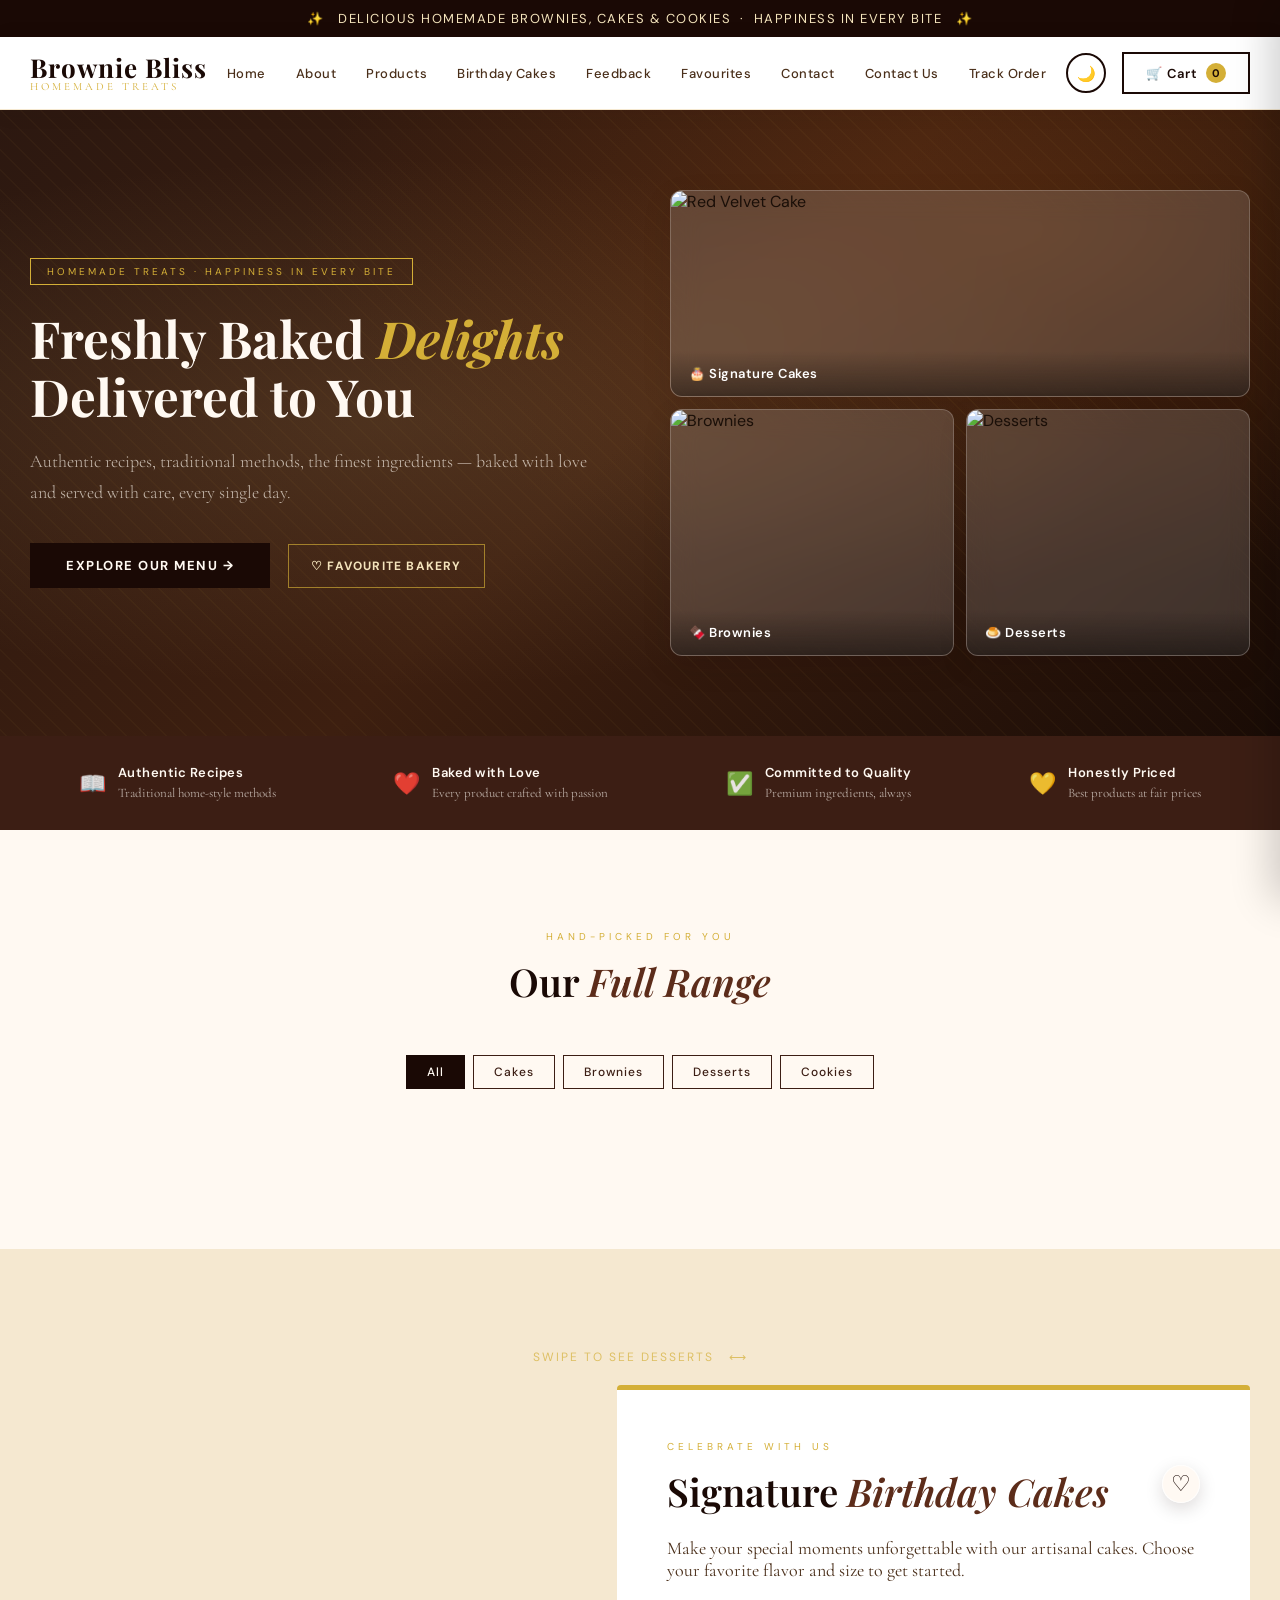
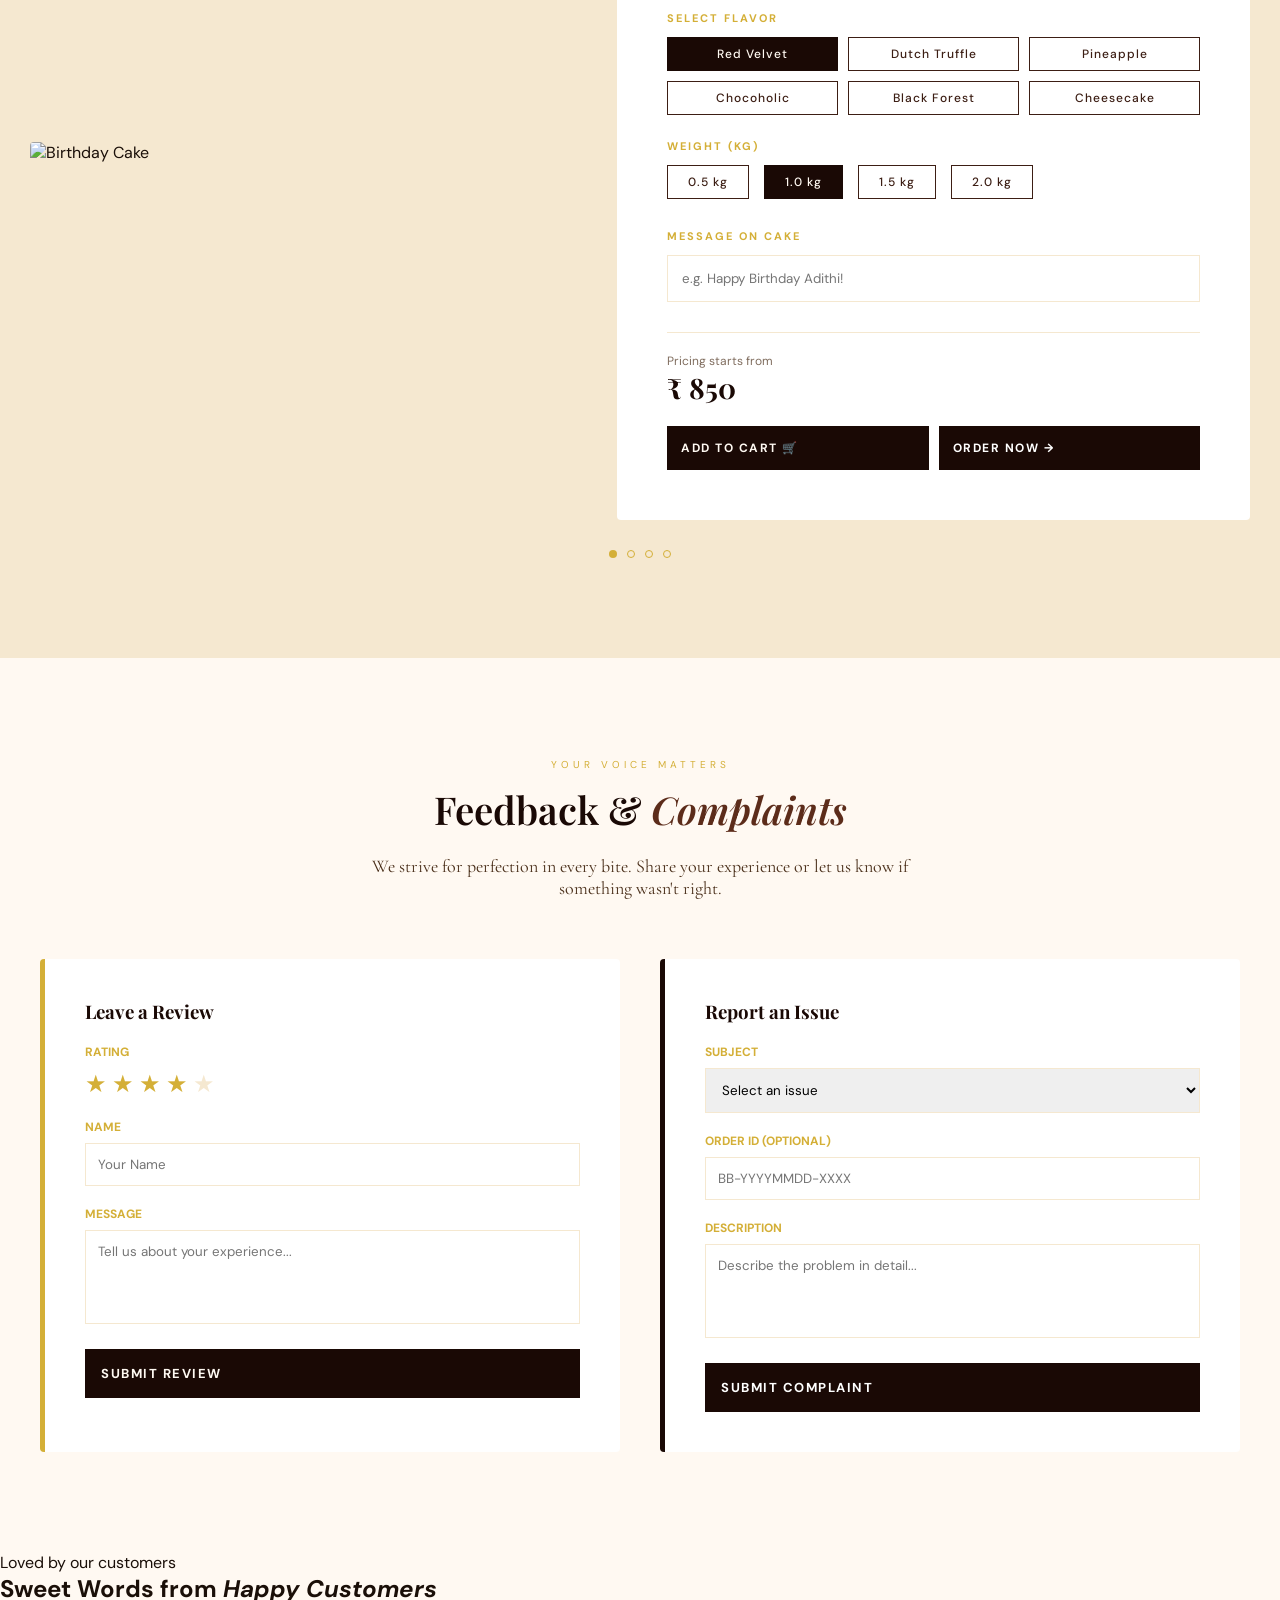
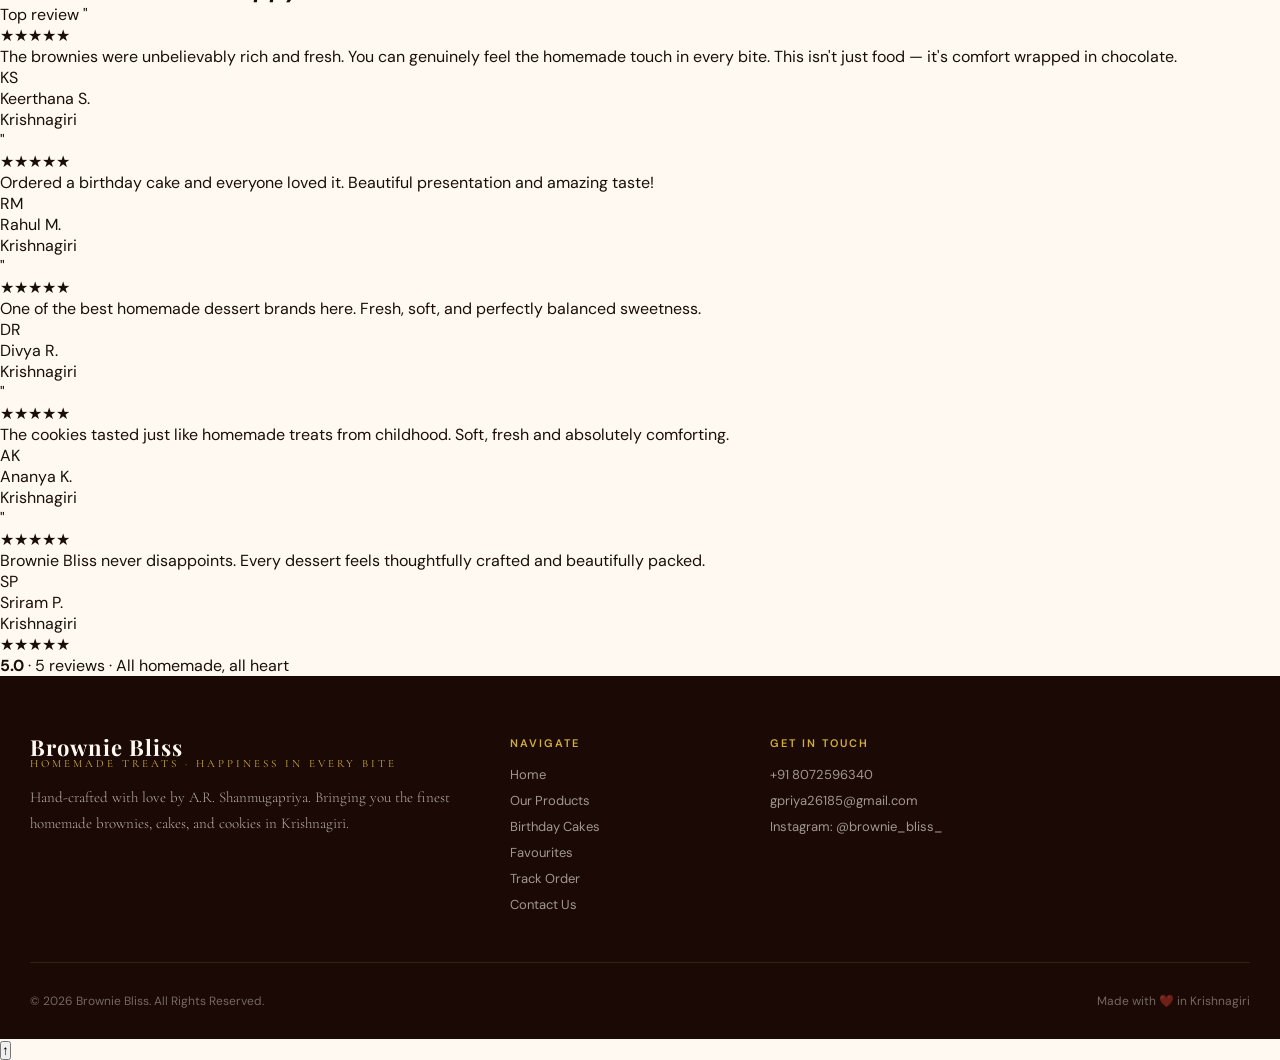
==== commit acac0823: "Merge branch 'main' into add-empty-cart-state" ====
--- a/public/index.html
+++ b/public/index.html
@@ -37,7 +37,7 @@
       <nav>
         <a href="index.html#home">Home</a>
         <a href="about.html">About</a>
-        <a href="index.html#products">Products</a>
+        <a href="products.html">Products</a>
         <a href="index.html#birthday">Birthday Cakes</a>
         <a href="#feedback">Feedback</a>
         <a href="favourites.html">Favourites <span class="nav-count" data-favourites-count style="display:none">0</span></a>
@@ -62,7 +62,7 @@
   </header>
 <div class="mobile-menu" id="mobileMenu">
   <a href="index.html#home">Home</a>
-  <a href="index.html#products">Products</a>
+  <a href="products.html">Products</a>
   <a href="index.html#birthday">Birthday Cakes</a>
   <a href="index.html#contact">Contact</a>
   <a href="track.html">Track Order</a>
@@ -574,133 +574,84 @@
     </div>
   </section>
 
-<!-- TESTIMONIALS -->
-<section class="testimonials-section">
-  <div class="products-inner">
-
-    <div class="section-header"> 
-      <span class="section-label">Loved by our customers</span>
-
-      <h2 class="section-title">
-        Sweet Words from <em>Happy Customers</em>
-      </h2>
-    </div>
-
-    <div class="testimonial-marquee">
-
-      <div class="testimonial-track">
-
-        
-
-<div class="testimonial-card">
-  <div class="testimonial-stars">★★★★★</div>
-
-  <p>
-    “Absolutely loved the cheesecake.
-    Creamy, fresh and beautifully balanced in sweetness.”
-  </p>
-
-  <h4>— Meera V.</h4>
-</div>
-
-<div class="testimonial-card">
-  <div class="testimonial-stars">★★★★★</div>
-
-  <p>
-    “The packaging was elegant and the brownies arrived perfectly fresh.
-    Highly recommended for gifting!”
-  </p>
-
-  <h4>— Arjun K.</h4>
-</div>
-
-<div class="testimonial-card">
-  <div class="testimonial-stars">★★★★★</div>
-
-  <p>
-    “Every bite tasted homemade and comforting.
-    Easily one of my favorite dessert places now.”
-  </p>
-
-  <h4>— Nithya R.</h4>
-</div>
-
-<div class="testimonial-card"> 
-  <div class="testimonial-stars">★★★★★</div>
-
-  <p>
-    “The birthday cake looked stunning and tasted even better.
-    Everyone at the party asked where it was from.”
-  </p>
-
-  <h4>— Vishal T.</h4>
-</div>
-
-<div class="testimonial-card">
-  <div class="testimonial-stars">★★★★★</div>
-
-  <p>
-    “Soft cookies, rich brownies and amazing customer service.
-    Brownie Bliss truly lives up to its name.”
-  </p>
-
-  <h4>— Pooja S.</h4>
-</div>
-  
-
-  
-
-  <div class="testimonial-card">
-    <div class="testimonial-stars">★★★★★</div>
-    <p>
-      “The brownies were unbelievably rich and fresh.
-      You can genuinely feel the homemade touch in every bite.”
-    </p>
-    <h4>— Keerthana S.</h4>
+
+<section class="bb-reviews">
+  <p class="eyebrow">Loved by our customers</p>
+  <h2>Sweet Words from <em>Happy Customers</em></h2>
+
+  <div class="reviews-grid">
+
+    <div class="review-card featured">
+      <span class="featured-badge">Top review</span>
+      <span class="quote-mark">"</span>
+      <div class="stars">★★★★★</div>
+      <p class="review-text">The brownies were unbelievably rich and fresh. You can genuinely feel the homemade touch in every bite. This isn't just food — it's comfort wrapped in chocolate.</p>
+      <div class="reviewer">
+        <div class="reviewer-avatar">KS</div>
+        <div>
+          <p class="reviewer-name">Keerthana S.</p>
+          <p class="reviewer-location">Krishnagiri</p>
+        </div>
+      </div>
+    </div>
+
+    <div class="review-card">
+      <span class="quote-mark">"</span>
+      <div class="stars">★★★★★</div>
+      <p class="review-text">Ordered a birthday cake and everyone loved it. Beautiful presentation and amazing taste!</p>
+      <div class="reviewer">
+        <div class="reviewer-avatar">RM</div>
+        <div>
+          <p class="reviewer-name">Rahul M.</p>
+          <p class="reviewer-location">Krishnagiri</p>
+        </div>
+      </div>
+    </div>
+
+    <div class="review-card">
+      <span class="quote-mark">"</span>
+      <div class="stars">★★★★★</div>
+      <p class="review-text">One of the best homemade dessert brands here. Fresh, soft, and perfectly balanced sweetness.</p>
+      <div class="reviewer">
+        <div class="reviewer-avatar">DR</div>
+        <div>
+          <p class="reviewer-name">Divya R.</p>
+          <p class="reviewer-location">Krishnagiri</p>
+        </div>
+      </div>
+    </div>
+
+    <div class="review-card">
+      <span class="quote-mark">"</span>
+      <div class="stars">★★★★★</div>
+      <p class="review-text">The cookies tasted just like homemade treats from childhood. Soft, fresh and absolutely comforting.</p>
+      <div class="reviewer">
+        <div class="reviewer-avatar">AK</div>
+        <div>
+          <p class="reviewer-name">Ananya K.</p>
+          <p class="reviewer-location">Krishnagiri</p>
+        </div>
+      </div>
+    </div>
+
+    <div class="review-card">
+      <span class="quote-mark">"</span>
+      <div class="stars">★★★★★</div>
+      <p class="review-text">Brownie Bliss never disappoints. Every dessert feels thoughtfully crafted and beautifully packed.</p>
+      <div class="reviewer">
+        <div class="reviewer-avatar">SP</div>
+        <div>
+          <p class="reviewer-name">Sriram P.</p>
+          <p class="reviewer-location">Krishnagiri</p>
+        </div>
+      </div>
+    </div>
+
   </div>
 
-  <div class="testimonial-card">
-    <div class="testimonial-stars">★★★★★</div>
-    <p>
-      “Ordered a birthday cake and everyone loved it.
-      Beautiful presentation and amazing taste!”
-    </p>
-    <h4>— Rahul M.</h4>
-  </div>
-
-  <div class="testimonial-card">
-    <div class="testimonial-stars">★★★★★</div>
-    <p>
-      “One of the best homemade dessert brands in Krishnagiri.
-      Fresh, soft and perfectly balanced sweetness.”
-    </p>
-    <h4>— Divya R.</h4>
-  </div>
-
-  <div class="testimonial-card">
-    <div class="testimonial-stars">★★★★★</div>
-    <p>
-      “The cookies tasted just like homemade treats from childhood.
-      Soft, fresh and absolutely comforting.”
-    </p>
-    <h4>— Ananya K.</h4>
-  </div>
-
-  <div class="testimonial-card">
-    <div class="testimonial-stars">★★★★★</div>
-    <p>
-      “Brownie Bliss never disappoints.
-      Every dessert feels thoughtfully crafted and beautifully packed.”
-    </p>
-    <h4>— Sriram P.</h4>
-  </div>
-
-</div>
-
-      </div>
-
-    </div>
-
+  <div class="bb-overall">
+    <span class="stars-big">★★★★★</span>
+    <p class="rating-text"><strong>5.0</strong> · 5 reviews · All homemade, all heart</p>
   </div>
 </section>
 
@@ -719,7 +670,7 @@
         <div class="footer-col">
           <h4>Navigate</h4>
           <a href="#home">Home</a>
-          <a href="#products">Our Products</a>
+          <a href="products.html">Our Products</a>
           <a href="#birthday">Birthday Cakes</a>
           <a href="favourites.html">Favourites</a>
           <a href="track.html">Track Order</a>
@@ -742,6 +693,7 @@
         <span>Made with ❤️ in Krishnagiri</span>
       </div>
     </div>
+    
   </footer>
 
   <!-- SHARED COMPONENTS -->
@@ -766,7 +718,7 @@
 
   <!-- TOAST -->
   <div class="toast" id="toast"></div>
-
+  <button id="scrollTopBtn" onclick="scrollToTop()">↑</button>
   <script src="script.js"></script>
 </body>
 
--- a/public/style.css
+++ b/public/style.css
@@ -1,3 +1,5 @@
+style.css
+
 html {
   scroll-behavior: smooth;
 }
@@ -24,6 +26,22 @@
   --glass-border: rgba(255, 255, 255, 0.2);
 }
 
+html.dark {
+  --cream: #121212;
+  --cream-dark: #1e1e1e;
+  --white: #1a1a1a;
+
+  --text-dark: #f5f5f5;
+  --text-mid: #d1d1d1;
+
+  --brown-dark: #f5e6ca;
+  --brown-mid: #d6b98c;
+  --brown-warm: #e0b97f;
+
+  --glass: rgba(255, 255, 255, 0.08);
+  --glass-border: rgba(255, 255, 255, 0.15);
+}
+
 * {
   margin: 0;
   padding: 0;
@@ -2545,20 +2563,29 @@
   margin-left: 10px;
 }
 
-/* Track Error Message */
 .track-error {
-  display: none;
-  background: #fdeaea;
-  color: #d32f2f;
-  padding: 15px;
-  border-radius: var(--radius-sm);
-  border: 1px solid #ffcdd2;
-  margin-top: -15px;
-  margin-bottom: 20px;
-  text-align: center;
-  font-size: 14px;
-  font-weight: 500;
-}
+    display: none;
+
+    min-height: 50px;
+    padding: 15px;
+    margin-top: 12px;
+    margin-bottom: 20px;
+
+    border: 1px solid #f1cdd2;
+    border-radius: var(--radius-sm);
+
+    text-align: center;
+    font-size: 14px;
+    font-weight: 500;
+
+    color: #8b2d2d;
+    background: #fff7f7;
+}
+
+.track-error.show {
+    display: block;
+}
+
 .menu-toggle{
   display:none;
   background:none;
@@ -3149,13 +3176,17 @@
 .product-img-wrap {
   position: relative;
   overflow: hidden;
+  width: 100%;
+  aspect-ratio: 4/3;
 }
 
 .product-img-wrap img {
+  position: absolute;
+  top: 0;
+  left: 0;
   width: 100%;
-  height: 220px;
+  height: 100%;
   object-fit: cover;
-  display: block;
   transition: transform 0.4s;
 }
 
@@ -3781,11 +3812,26 @@
     text-align: center;
   }
 
-.hero-text {
-  display: flex;
-  flex-direction: column;
-  align-items: center;
-}
+  .hero-text {
+    display: flex;
+    flex-direction: column;
+    align-items: center;
+  }
+
+  .hero-favourite-btn {
+    margin: 14px 0 0;
+  }
+
+  .hero-visual {
+    max-width: 600px;
+    margin: 0 auto;
+  }
+
+  .admin-body {
+    margin: 20px auto;
+  }
+}
+
 
 /* Admin Panel Additions */
 .panel-title-group {
@@ -3926,9 +3972,19 @@
   line-height: 1;
   backface-visibility: hidden;
 }
-.theme-toggle-btn:hover              { background: var(--brown-dark); transform: rotate(22deg) scale(1.08); }
-html.dark .theme-toggle-btn          { border-color: var(--gold); }
-html.dark .theme-toggle-btn:hover    { background: var(--gold); }
+
+.theme-toggle-btn:hover {
+  background: var(--brown-dark);
+  transform: rotate(22deg) scale(1.08);
+}
+
+html.dark .theme-toggle-btn {
+  border-color: var(--gold);
+}
+
+html.dark .theme-toggle-btn:hover {
+  background: var(--gold);
+}
 
 /* TESTIMONIALS */
 /* TESTIMONIALS SECTION */
@@ -4263,6 +4319,7 @@
 
 /* =========================
    CONTACT PAGE PREMIUM
+========================= */
 
 .contact-page {
   position: relative;
@@ -5481,13 +5538,17 @@
 .product-img-wrap {
   position: relative;
   overflow: hidden;
+  width: 100%;
+  aspect-ratio: 4/3;
 }
 
 .product-img-wrap img {
+  position: absolute;
+  top: 0;
+  left: 0;
   width: 100%;
-  height: 220px;
+  height: 100%;
   object-fit: cover;
-  display: block;
   transition: transform 0.4s;
 }
 
@@ -9040,6 +9101,166 @@
   background: var(--gold);
 }
 
+  .bb-reviews {
+    background: #fdf6ee;
+    padding: 64px 32px;
+    font-family: 'Lato', sans-serif;
+    text-align: center;
+  }
+
+  .bb-reviews .eyebrow {
+    font-size: 11px;
+    letter-spacing: 0.18em;
+    color: #b07d3e;
+    text-transform: uppercase;
+    margin: 0 0 12px;
+  }
+
+  .bb-reviews h2 {
+    font-family: 'Playfair Display', serif;
+    font-size: 34px;
+    font-weight: 500;
+    color: #3b1f0a;
+    margin: 0 0 48px;
+    line-height: 1.25;
+  }
+
+  .bb-reviews h2 em {
+    color: #b07d3e;
+    font-style: italic;
+  }
+
+  .reviews-grid {
+    display: grid;
+    grid-template-columns: repeat(auto-fit, minmax(220px, 1fr));
+    gap: 20px;
+    max-width: 900px;
+    margin: 0 auto;
+  }
+
+  .review-card {
+    background: #fff8f0;
+    border: 0.5px solid #e8d0b0;
+    border-radius: 16px;
+    padding: 24px 20px;
+    text-align: left;
+    position: relative;
+    display: flex;
+    flex-direction: column;
+    gap: 14px;
+  }
+
+  .review-card .quote-mark {
+    font-family: 'Playfair Display', serif;
+    font-size: 56px;
+    color: #e8d0b0;
+    line-height: 0.6;
+    display: block;
+    margin-bottom: 4px;
+  }
+
+  .review-card .stars {
+    color: #d4882a;
+    font-size: 15px;
+    letter-spacing: 2px;
+  }
+
+  .review-card .review-text {
+    font-size: 14px;
+    line-height: 1.65;
+    color: #5c3d1e;
+    margin: 0;
+    flex: 1;
+  }
+
+  .review-card .reviewer {
+    display: flex;
+    align-items: center;
+    gap: 10px;
+    border-top: 0.5px solid #e8d0b0;
+    padding-top: 14px;
+    margin-top: 4px;
+  }
+
+  .reviewer-avatar {
+    width: 36px;
+    height: 36px;
+    border-radius: 50%;
+    display: flex;
+    align-items: center;
+    justify-content: center;
+    font-size: 13px;
+    font-weight: 700;
+    flex-shrink: 0;
+    color: #7a4a1c;
+    background: #f2d9b3;
+  }
+
+  .reviewer-name {
+    font-size: 13px;
+    font-weight: 700;
+    color: #3b1f0a;
+    margin: 0;
+    line-height: 1.2;
+  }
+
+  .reviewer-location {
+    font-size: 11px;
+    color: #a0714a;
+    margin: 0;
+  }
+
+  .review-card.featured {
+    border-color: #c9923a;
+    background: #fff3e4;
+    grid-column: span 2;
+  }
+
+  .review-card.featured .review-text {
+    font-size: 15px;
+  }
+
+  .featured-badge {
+    position: absolute;
+    top: 14px;
+    right: 14px;
+    background: #c9923a;
+    color: #fff8f0;
+    font-size: 10px;
+    letter-spacing: 0.1em;
+    text-transform: uppercase;
+    padding: 4px 10px;
+    border-radius: 20px;
+    font-weight: 700;
+  }
+
+  .bb-overall {
+    margin: 48px auto 0;
+    display: flex;
+    align-items: center;
+    justify-content: center;
+    gap: 10px;
+  }
+
+  .bb-overall .stars-big {
+    color: #d4882a;
+    font-size: 20px;
+    letter-spacing: 3px;
+  }
+
+  .bb-overall .rating-text {
+    font-size: 14px;
+    color: #7a4a1c;
+  }
+
+  .bb-overall .rating-text strong {
+    font-weight: 700;
+    color: #3b1f0a;
+  }
+
+  @media (max-width: 500px) {
+    .review-card.featured { grid-column: span 1; }
+  }
 
 
 .customize-modal {
@@ -9585,102 +9806,166 @@
 html.dark .topping-price {
   color: var(--gold);
 }
-/* TESTIMONIALS */
-.testimonials-section {
-  padding: 100px 0;
-  background: var(--cream);
-  overflow: hidden;
-}
-
-.testimonial-marquee {
-  width: 100%;
-  overflow: hidden;
-  position: relative;
-  margin-top: 60px;
-}
-
-.testimonial-track {
-  display: flex;
-  align-items: stretch;
-  gap: 28px;
-  width: max-content;
-  flex-wrap: nowrap;
-  animation: scrollTestimonials 40s linear infinite;
-}
-
-.testimonial-marquee:hover .testimonial-track {
-  animation-play-state: paused;
-}
-
-.testimonial-card {
-  min-width: 340px;
-  max-width: 340px;
-  background: var(--white);
-  padding: 35px;
-  border-radius: 18px;
-  box-shadow: var(--shadow);
-  border: 1px solid rgba(0,0,0,0.05);
-  transition: transform 0.35s ease, box-shadow 0.35s ease;
-  flex-shrink: 0;
-}
-
-.testimonial-card:hover {
-  transform: translateY(-8px);
-  box-shadow: 0 18px 35px rgba(0,0,0,0.12);
-}
-
-.testimonial-stars {
-  font-size: 20px;
-  color: #d4a017;
-  margin-bottom: 18px;
-  letter-spacing: 3px;
-}
-
-.testimonial-card p {
-  font-size: 16px;
-  line-height: 1.8;
-  color: var(--text-mid);
-  margin-bottom: 24px;
-  font-family: 'Cormorant Garamond', serif;
-}
-
-.testimonial-card h4 {
-  font-size: 14px;
-  letter-spacing: 1px;
-  color: var(--brown-dark);
-  text-transform: uppercase;
-}
-
-/* Infinite scrolling animation */
-@keyframes scrollTestimonials {
-  0% {
-    transform: translateX(0);
-  }
-
-  100% {
-    transform: translateX(calc(-50% - 28px));
-  }
-}
-
-/* MOBILE */
-@media (max-width: 768px) {
-  .testimonial-card {
-    min-width: 280px;
-    max-width: 280px;
-    padding: 28px;
-  }
-
-  .testimonial-track {
-    gap: 18px;
-    animation-duration: 20s;
+.price-filter-wrapper {
+  display: flex;
+  justify-content: center;
+  margin: 40px 0 55px;
+}
+
+/* ── FIX 5: Checkout & Cart Responsive Audit (OTP sizes & Keyboard scroll behavior) ── */
+@media (max-width: 480px) {
+  .checkout-overlay {
+    align-items: flex-start !important; /* Prevent off-screen vertical centering when keyboard is open */
+    overflow-y: auto !important;
+    padding: 20px 10px;
+    -webkit-overflow-scrolling: touch;
+  }
+  .checkout-modal {
+    margin: 20px auto !important; /* Centered with vertical safety spacing */
+    width: 100% !important;
+    max-width: 355px !important; /* Ensures it perfectly fits 375px screens with margin */
+  }
+  .checkout-body {
+    padding: 24px 16px !important; /* Gives more content room on small mobile widths */
+  }
+  .otp-container {
+    justify-content: center !important;
+    gap: 8px !important; /* Tightens gaps to fit exactly six 44px boxes */
+  }
+  .otp-box {
+    flex: 0 0 44px !important;
+    width: 44px !important;
+    height: 44px !important;
+    min-width: 44px !important;
+    min-height: 44px !important;
+    font-size: 20px !important; /* Adjusted slightly to look proportional inside 44px */
   }
 }
 
 .birthday-slider::-webkit-scrollbar {
   display: none;
-}
-
-.birthday-slider {
-  -ms-overflow-style: none;
-  scrollbar-width: none;
-}+.price-filter {
+  display: flex;
+  align-items: center;
+  gap: 18px;
+
+  padding: 16px 28px;
+
+  background: rgba(255, 248, 243, 0.75);
+
+  backdrop-filter: blur(12px);
+
+  border: 1px solid rgba(255,255,255,0.4);
+
+  border-radius: 999px;
+
+  box-shadow:
+    0 8px 30px rgba(111, 67, 44, 0.08),
+    inset 0 1px 0 rgba(255,255,255,0.6);
+
+  transition: all 0.3s ease;
+}
+
+.price-filter:hover {
+  transform: translateY(-2px);
+
+  box-shadow:
+    0 12px 35px rgba(111, 67, 44, 0.12),
+    inset 0 1px 0 rgba(255,255,255,0.7);
+}
+
+.price-filter label {
+  font-family: 'Playfair Display', serif;
+
+  font-size: 20px;
+
+  color: #5c372c;
+
+  letter-spacing: 0.5px;
+}
+
+.custom-price-filter {
+  appearance: none;
+  -webkit-appearance: none;
+  -moz-appearance: none;
+
+  border: none;
+  outline: none;
+
+  background: linear-gradient(
+    135deg,
+    #fffaf7,
+    #fdf1e7
+  );
+
+  padding: 12px 42px 12px 18px;
+
+  border-radius: 999px;
+
+  color: #5c372c;
+
+  font-size: 15px;
+  font-weight: 600;
+
+  font-family: 'DM Sans', sans-serif;
+
+  cursor: pointer;
+
+  box-shadow:
+    inset 0 1px 2px rgba(255,255,255,0.8),
+    0 3px 10px rgba(0,0,0,0.05);
+
+  transition: all 0.3s ease;
+}
+
+.custom-price-filter:hover {
+  background: linear-gradient(
+    135deg,
+    #fff5ef,
+    #fde7d8
+  );
+
+  transform: scale(1.02);
+}
+
+.custom-price-filter:focus {
+  box-shadow:
+    0 0 0 4px rgba(181, 131, 102, 0.18);
+}
+}
+
+.custom-price-filter {
+  appearance: none !important;
+  background-color: #fff4ec !important;
+  border: 2px solid #c89b7b !important;
+  border-radius: 30px !important;
+  padding: 12px 50px 12px 20px !important;
+  min-width: 220px;
+  text-align: left;
+  color: #5c372c !important;
+  font-size: 15px !important;
+  font-weight: 600 !important;
+  font-family: 'DM Sans', sans-serif !important;
+  cursor: pointer !important;
+  outline: none !important;
+  box-shadow: 0 4px 12px rgba(0,0,0,0.08) !important;
+  background-image: url("data:image/svg+xml;utf8,<svg fill='%235c372c' height='20' viewBox='0 0 20 20' width='20' xmlns='http://www.w3.org/2000/svg'><path d='M5 7l5 5 5-5z'/></svg>");
+
+background-repeat: no-repeat;
+background-position: right 16px center;
+}
+
+.price-filter {
+  display: flex !important;
+  justify-content: center !important;
+  align-items: center !important;
+  gap: 14px !important;
+  margin: 35px 0 !important;
+}
+
+.price-filter label {
+  font-size: 20px !important;
+  font-family: 'Playfair Display', serif !important;
+  color: #5c372c !important;
+}
+
